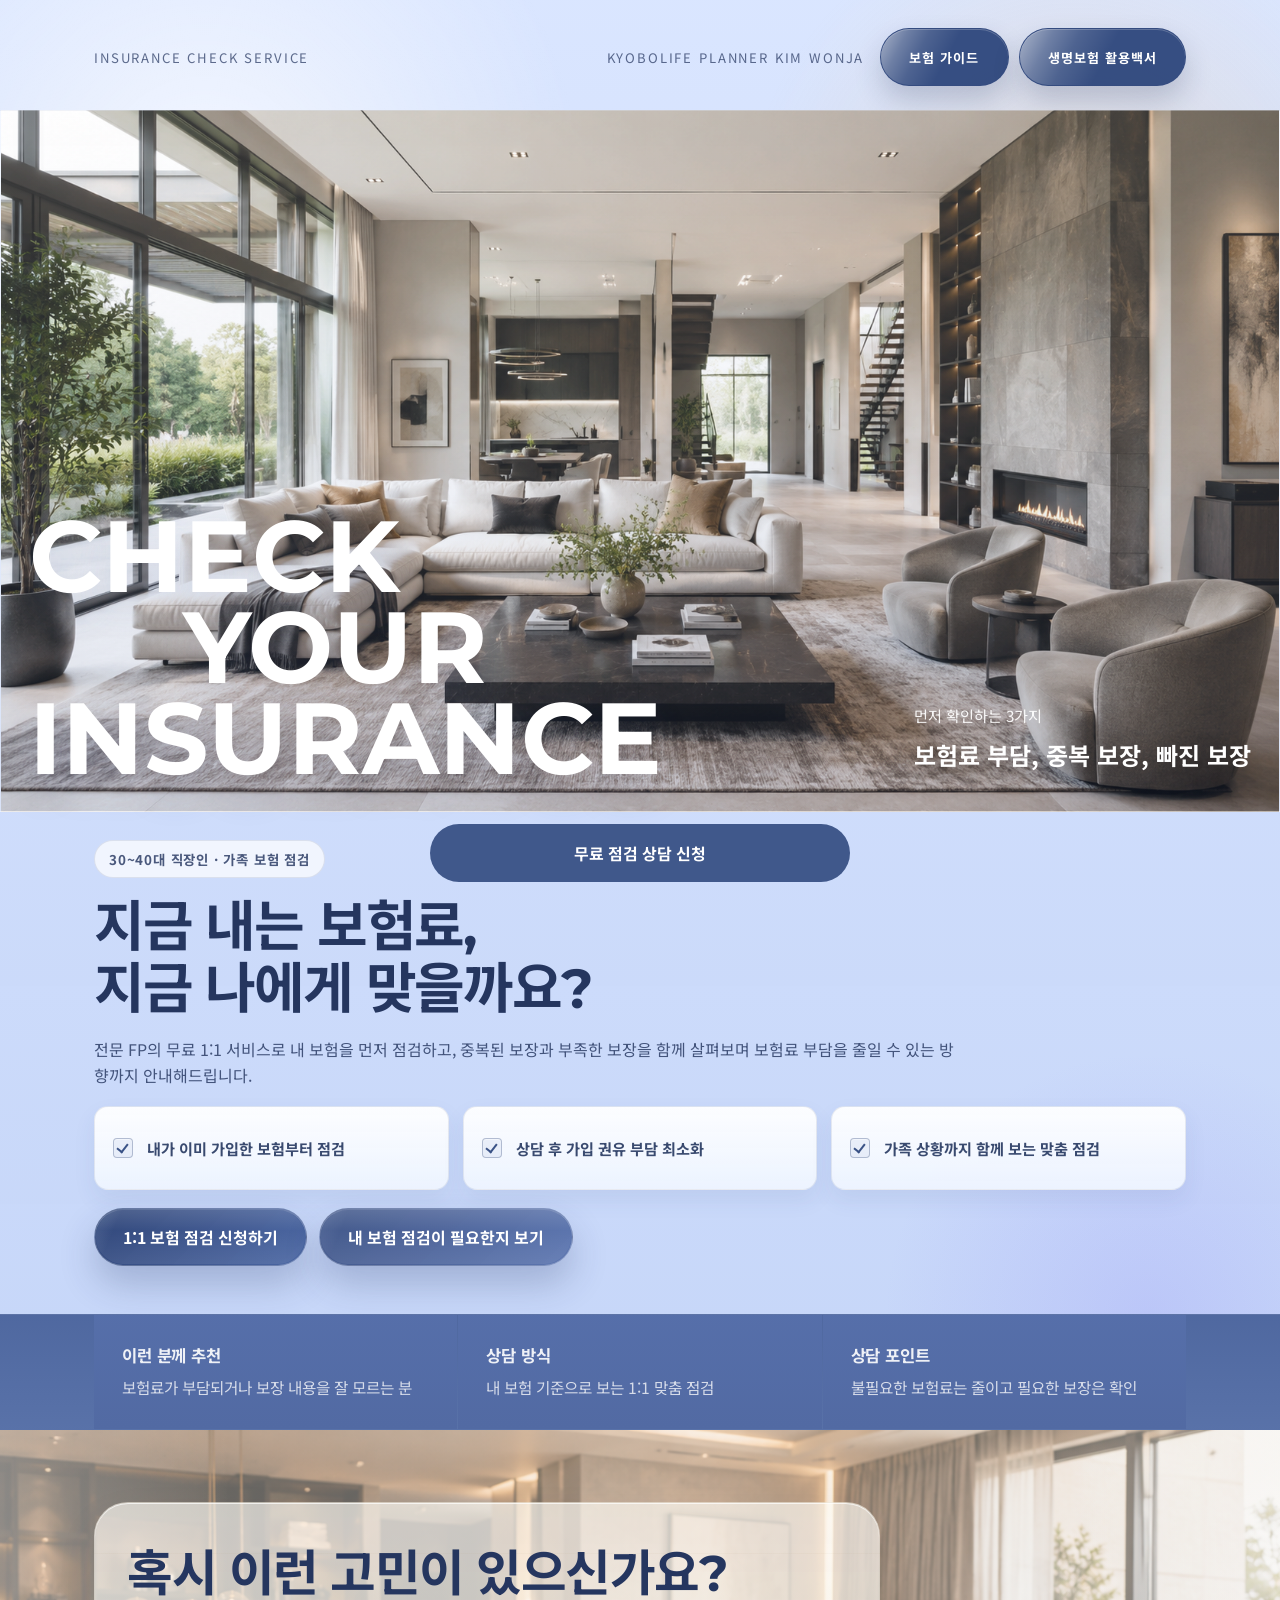
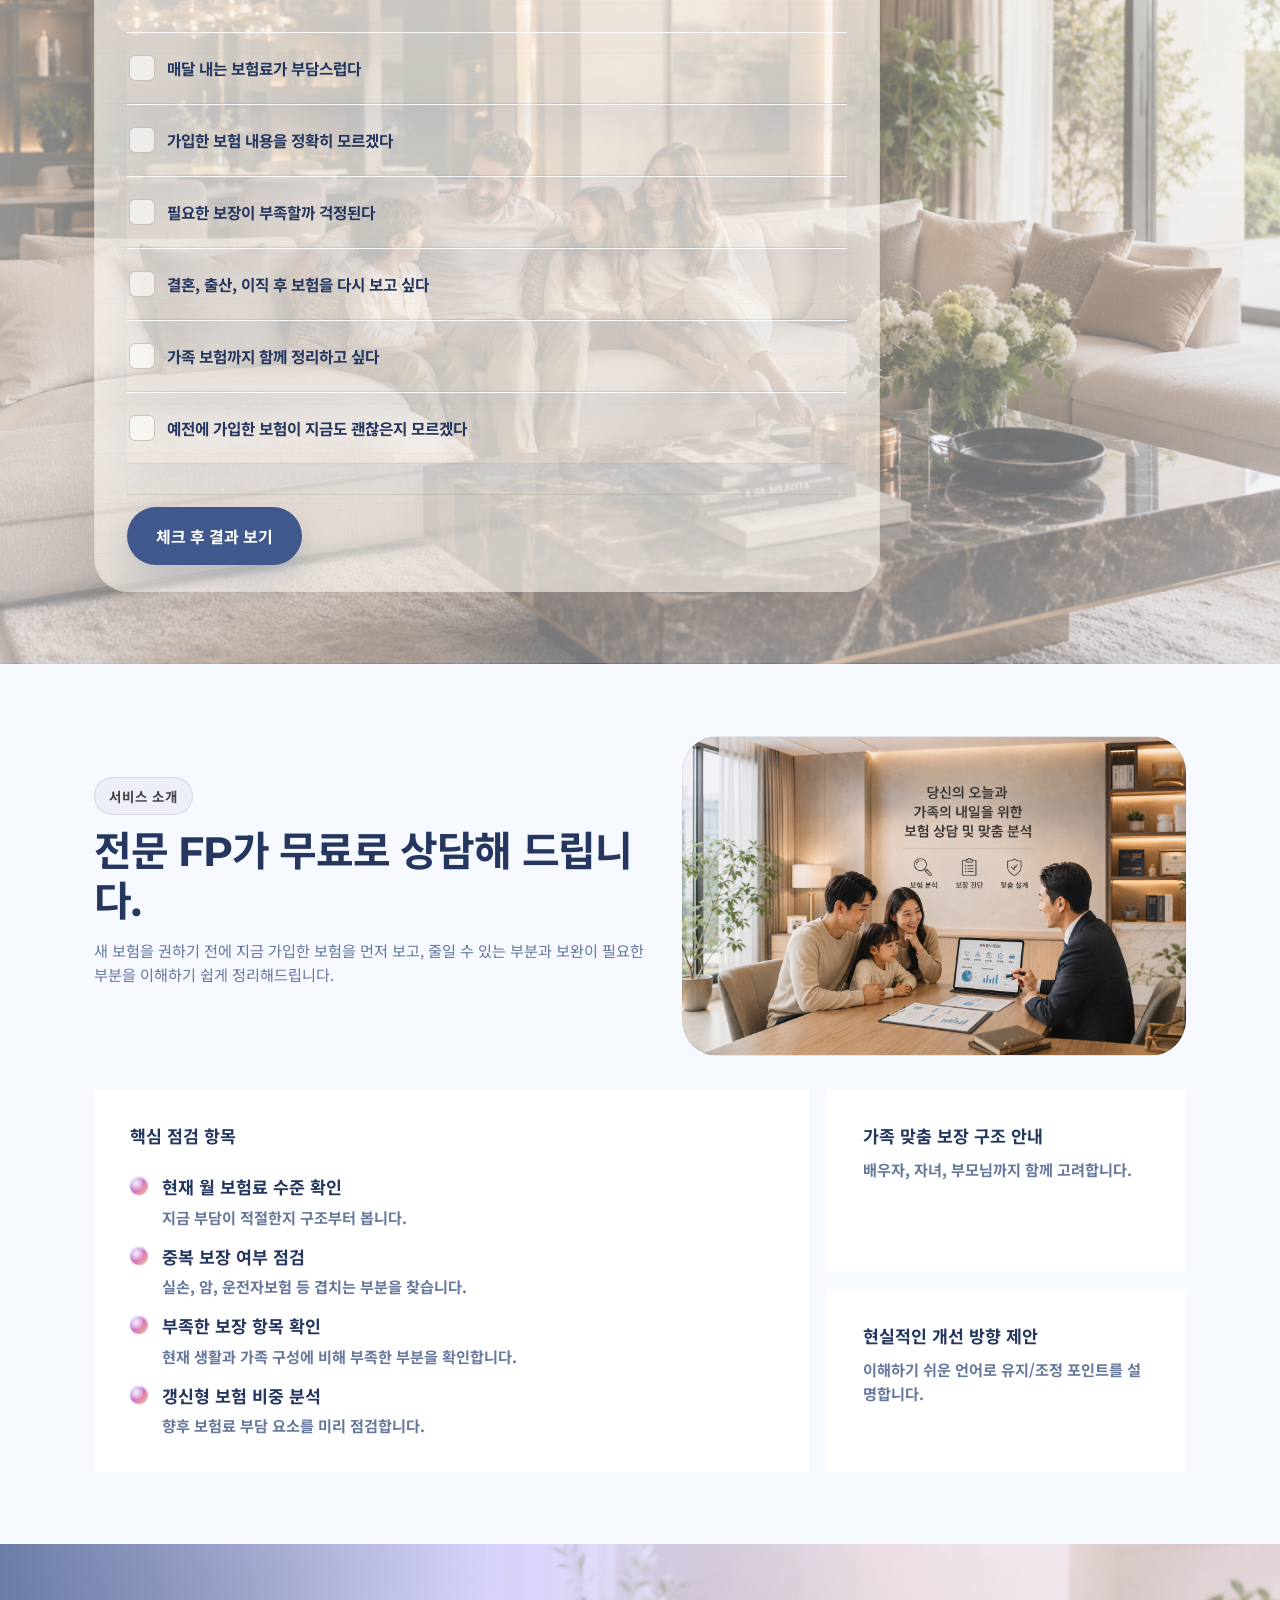
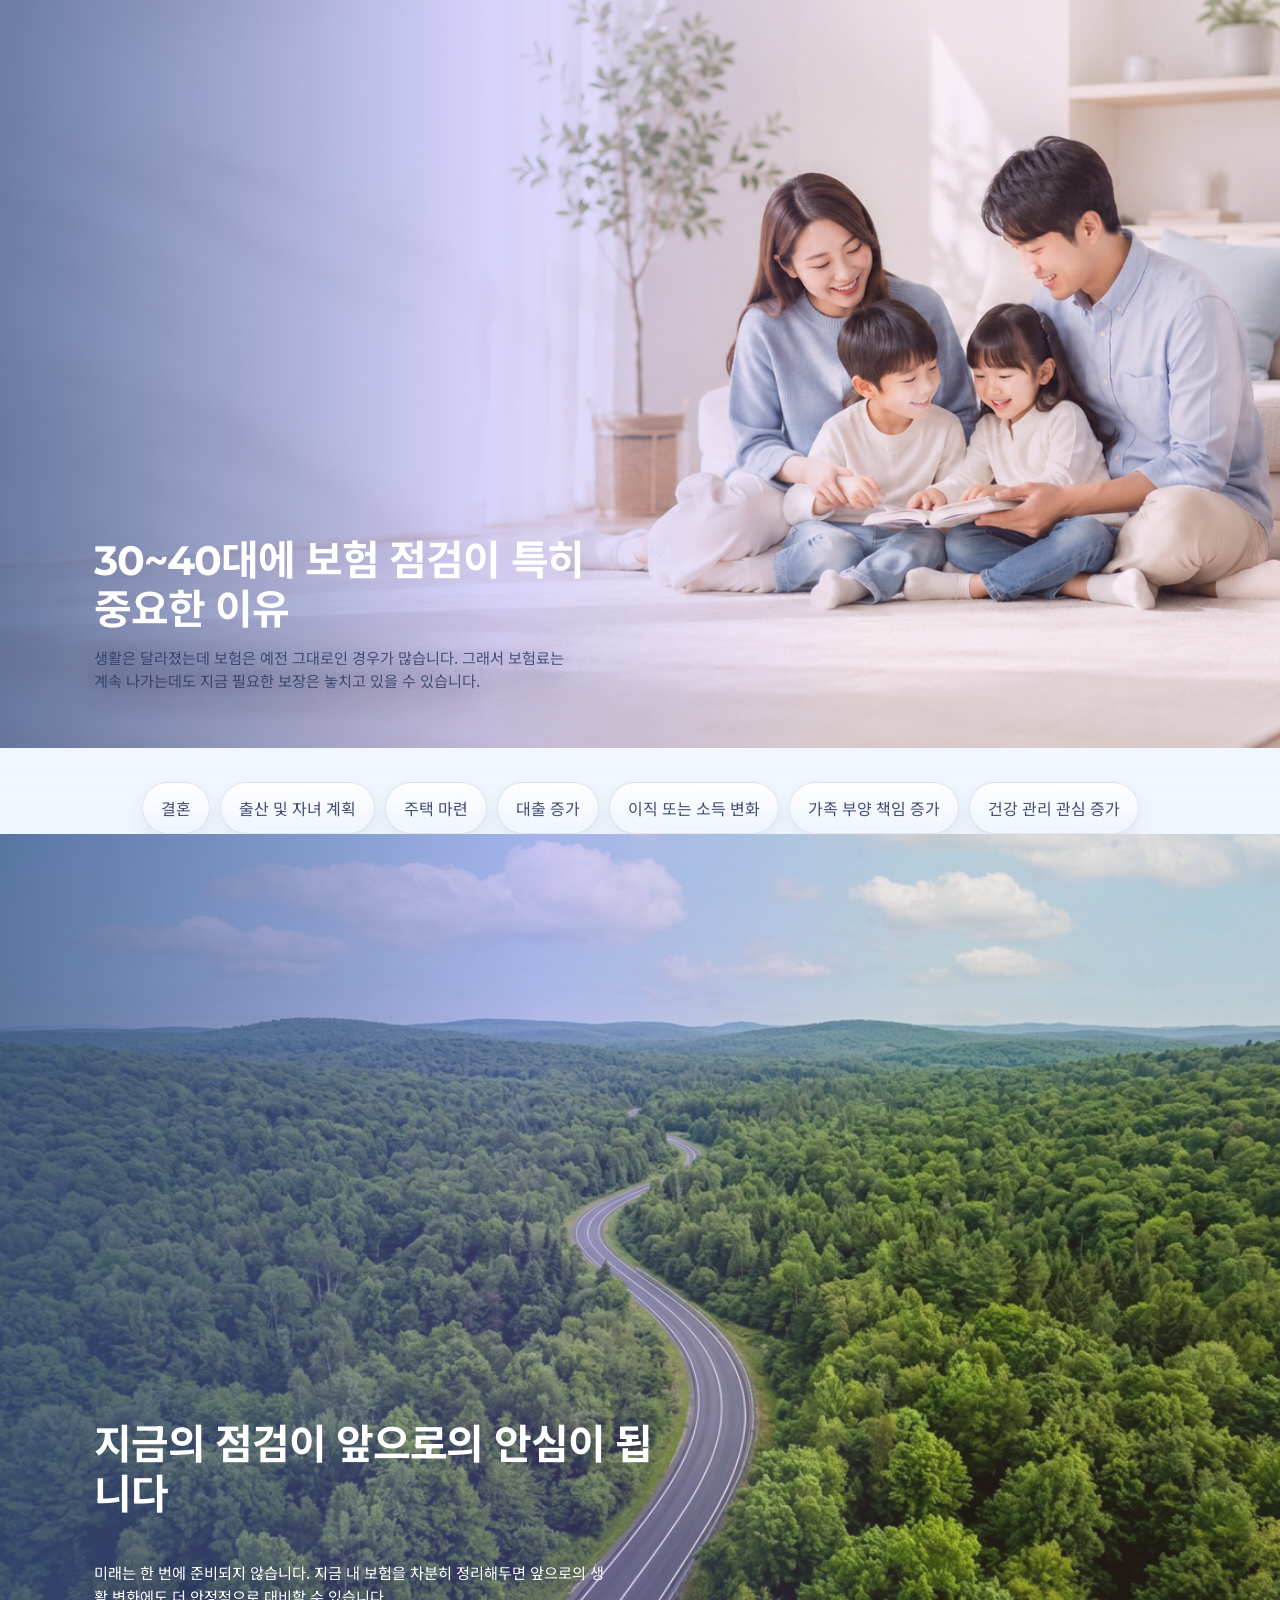
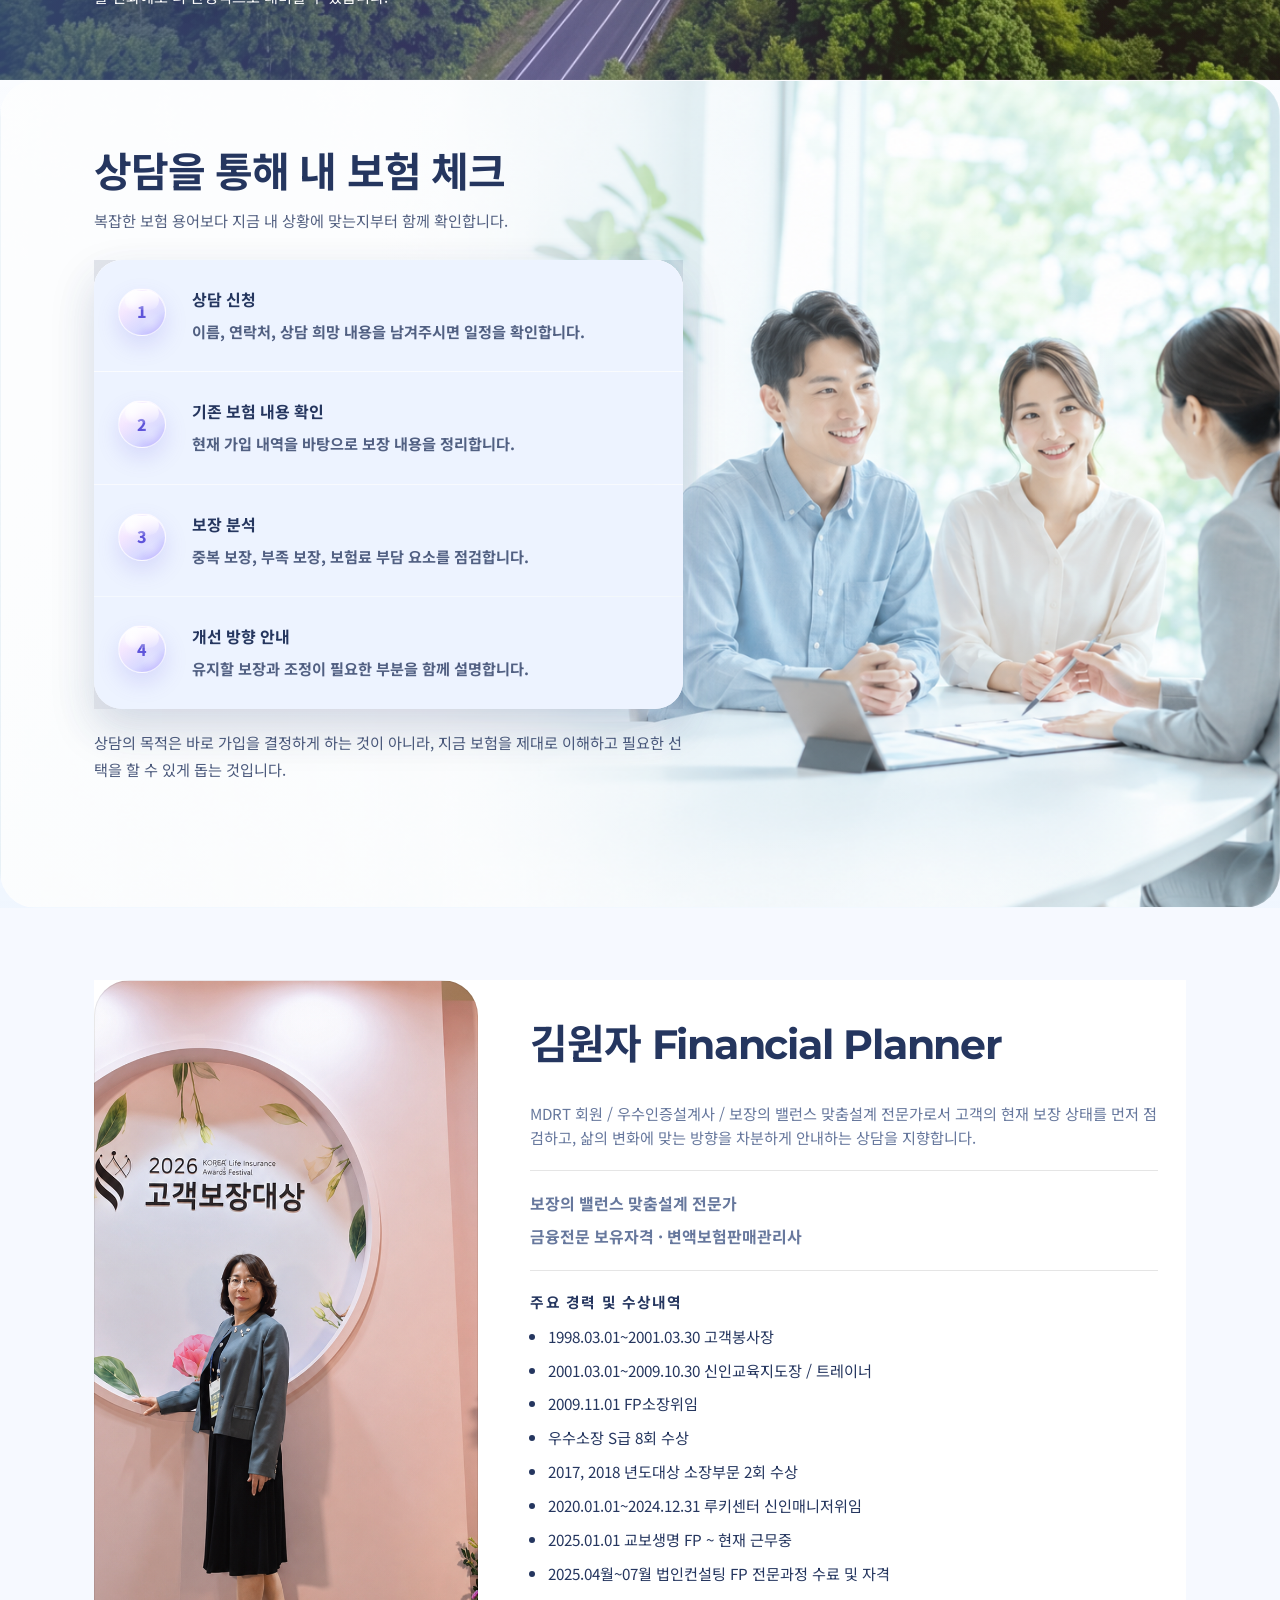
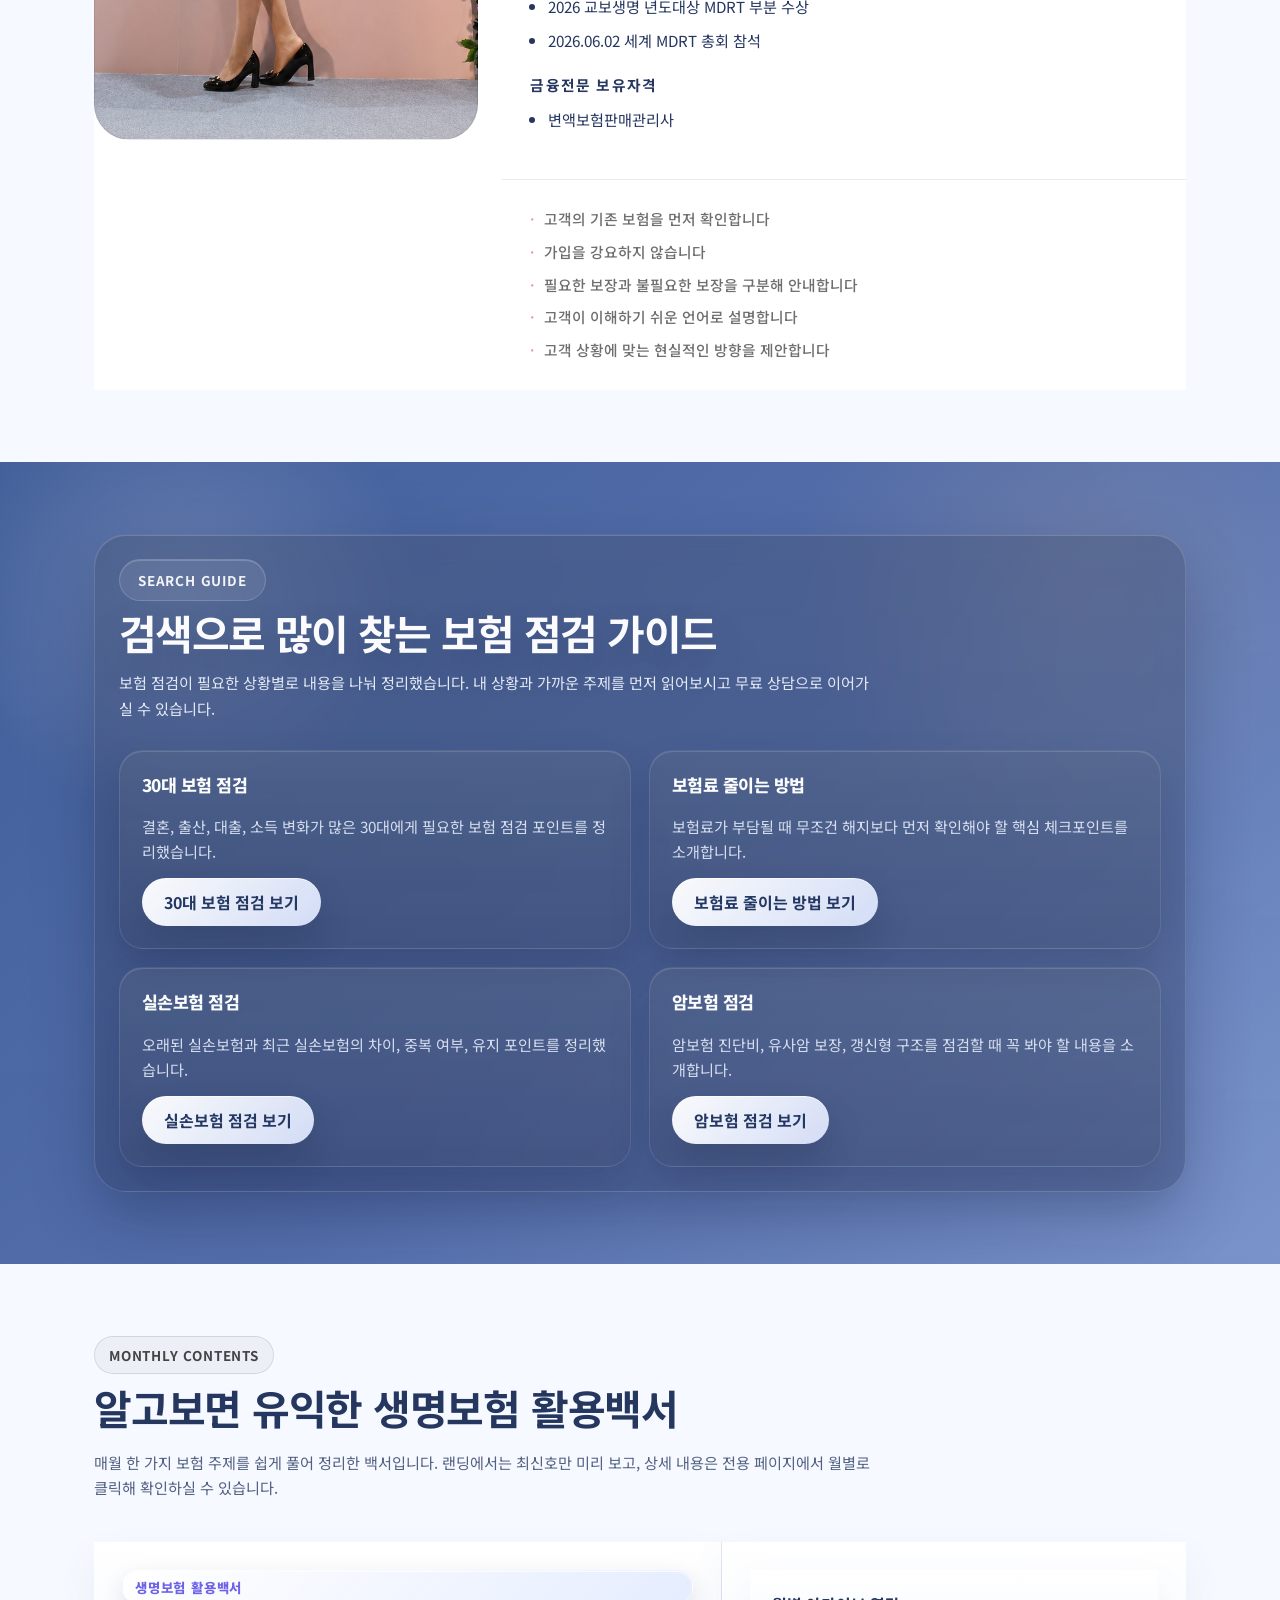
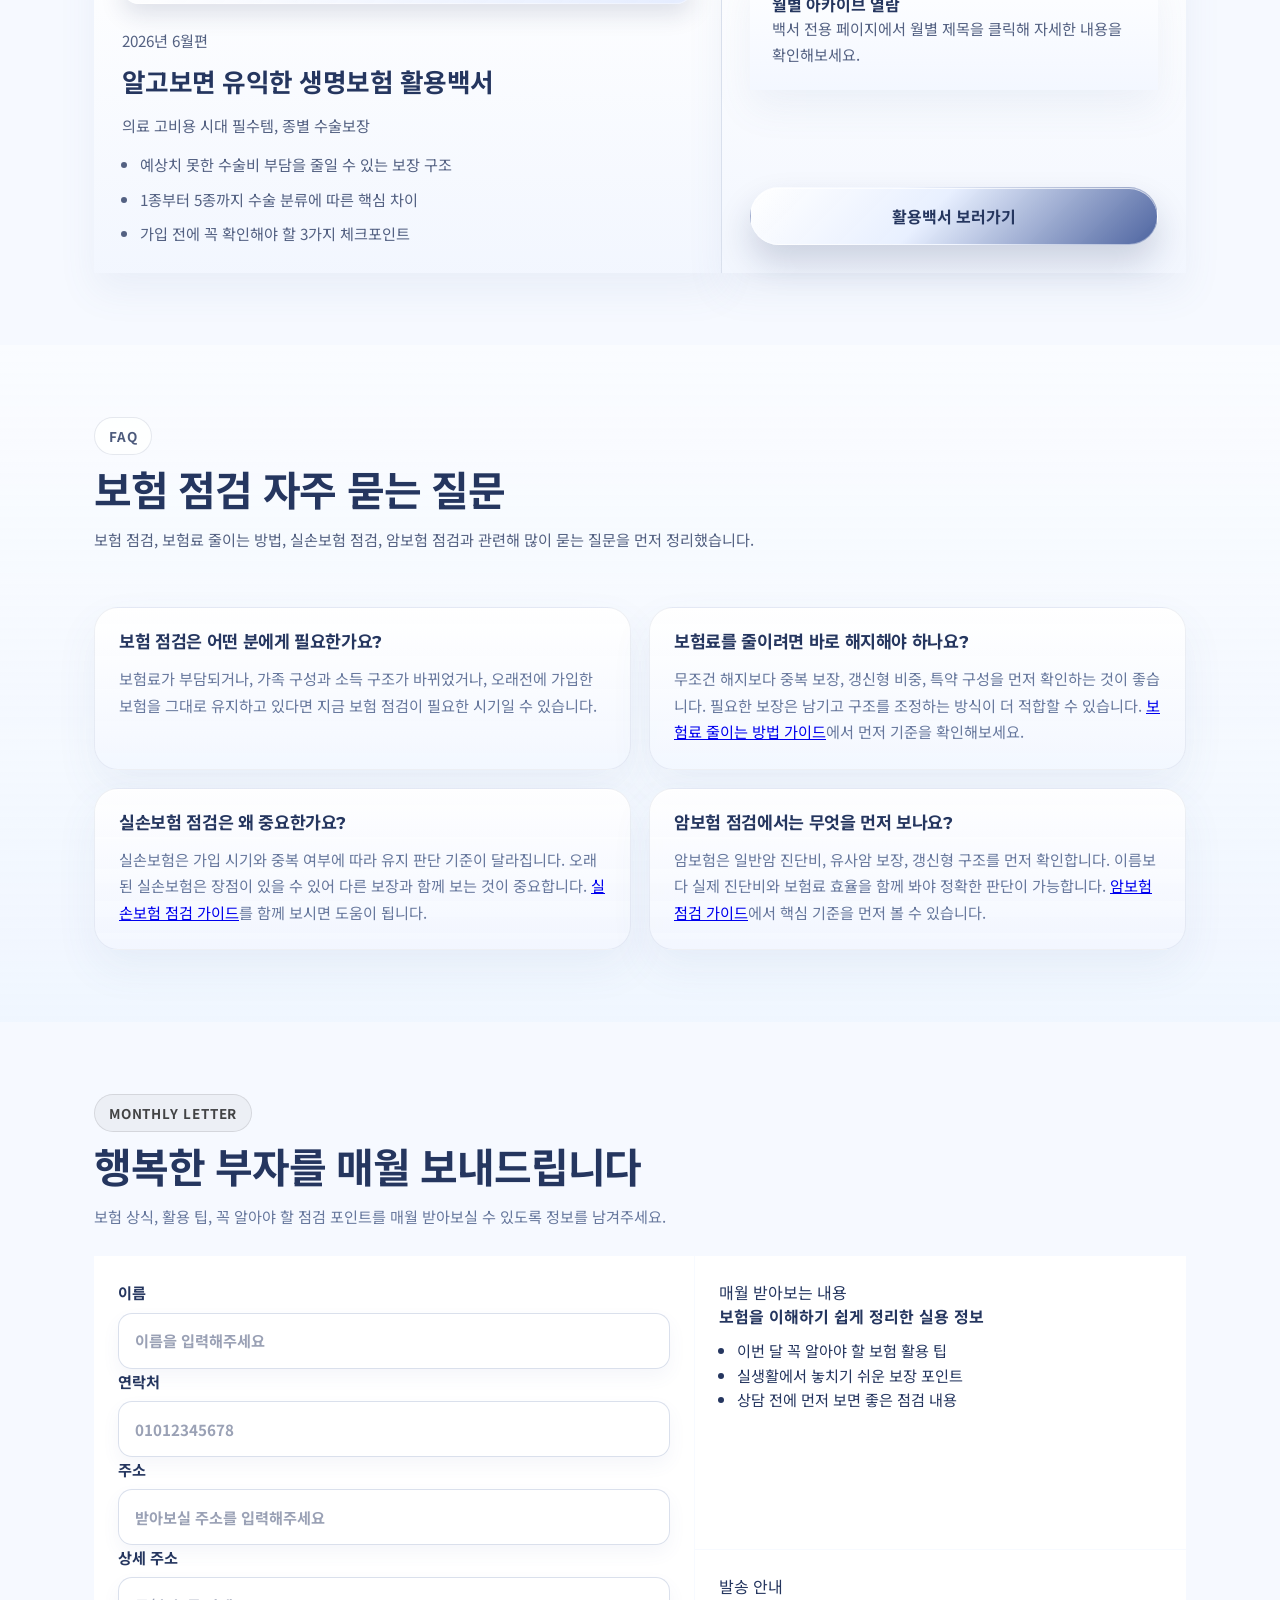
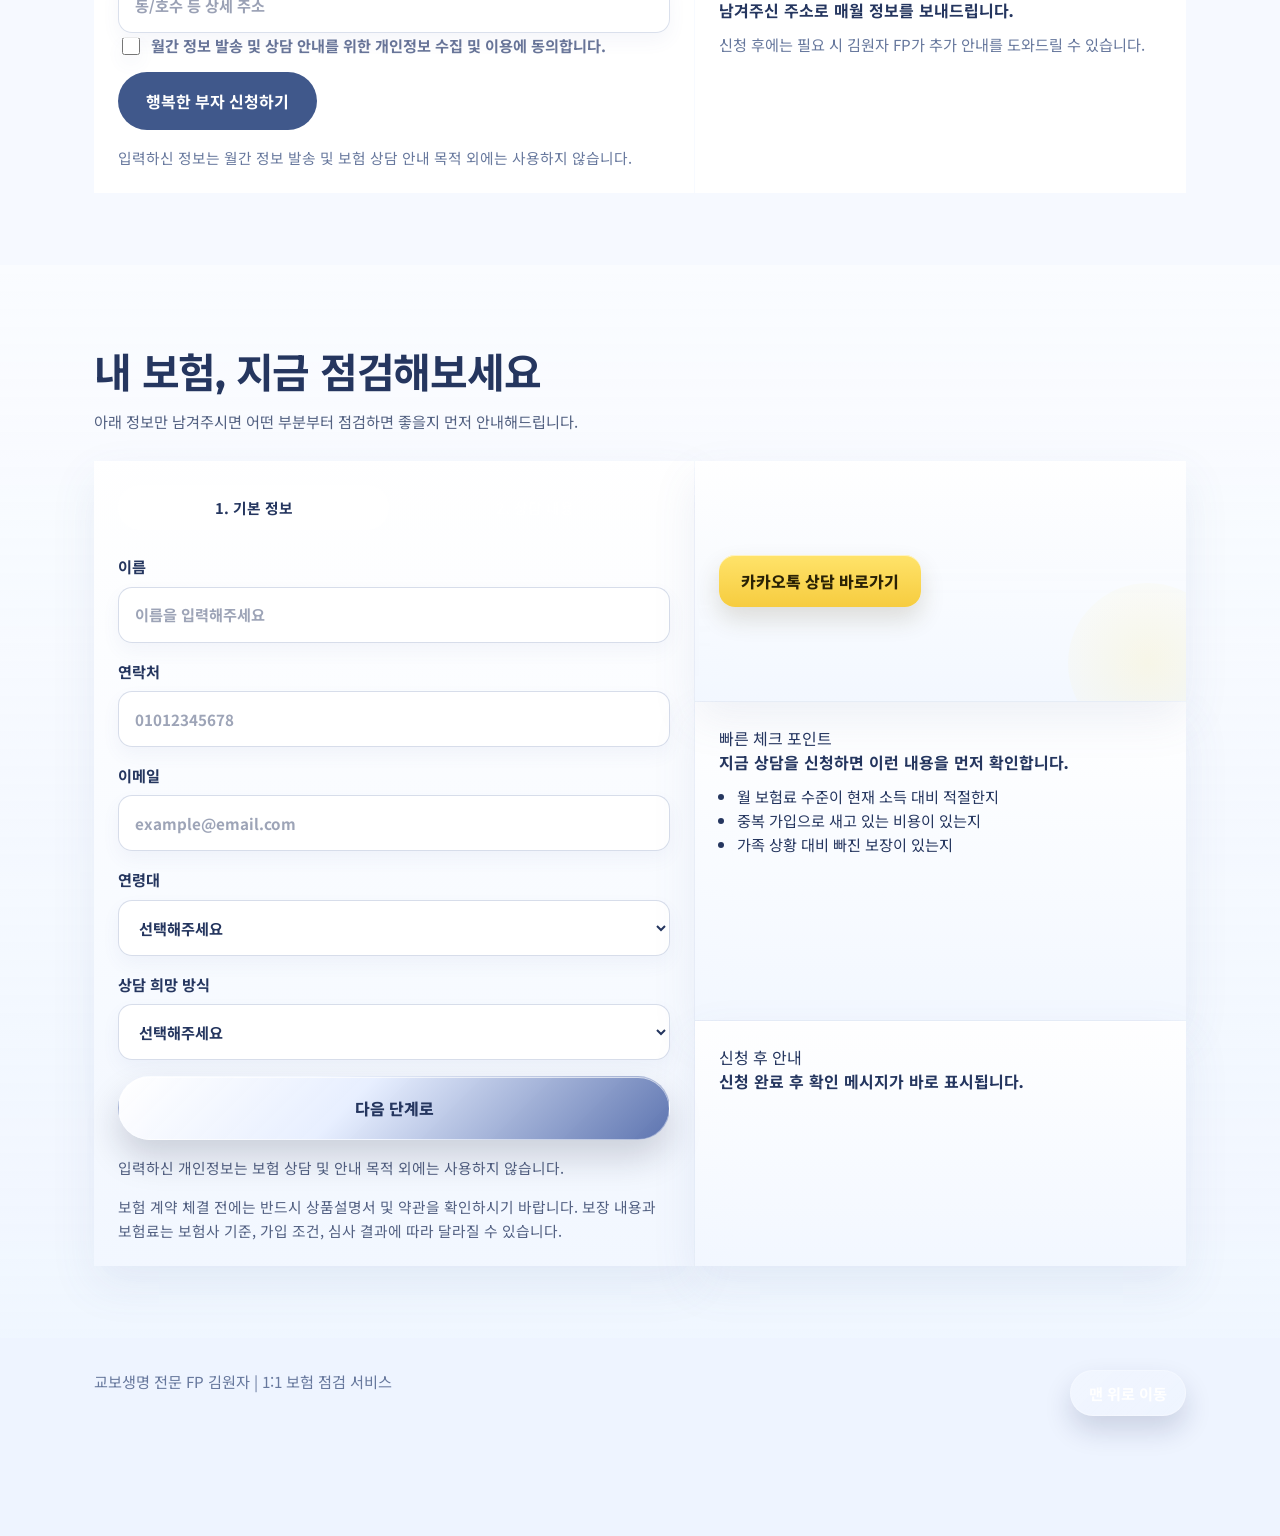
==== index.html @ 304a853f "Add Google Analytics tracking tag" ====
<!DOCTYPE html>
<html lang="ko">
  <head>
    <meta charset="UTF-8" />
    <meta name="viewport" content="width=device-width, initial-scale=1.0" />
    <title>1:1 보험 점검 서비스 | 김원자 전문 FP</title>
    <meta
      name="description"
      content="보험 점검, 보험료 줄이는 방법, 실손보험 점검, 암보험 점검까지 한 번에 확인해보세요. 교보생명 전문 FP 김원자가 1:1 보험 점검 상담을 도와드립니다."
    />
    <meta
      name="keywords"
      content="보험 점검, 보험료 줄이는 방법, 실손보험 점검, 암보험 점검, 30대 보험 점검, 보험 상담, 교보생명, 김원자, 보장 분석, 가족 보험"
    />
    <meta name="robots" content="index,follow,max-image-preview:large" />
    <link rel="canonical" href="https://kimwonja.com/" />
    <meta property="og:type" content="website" />
    <meta property="og:site_name" content="김원자 전문 FP" />
    <meta property="og:title" content="1:1 보험 점검 서비스 | 김원자 전문 FP" />
    <meta
      property="og:description"
      content="보험료는 줄이고, 필요한 보장은 남기세요. 교보생명 전문 FP 김원자가 1:1 보험 점검 상담을 도와드립니다."
    />
    <meta property="og:url" content="https://kimwonja.com/" />
    <meta property="og:image" content="https://kimwonja.com/back.png" />
    <meta property="og:image:secure_url" content="https://kimwonja.com/back.png" />
    <meta property="og:image:type" content="image/png" />
    <meta property="og:image:alt" content="보험 점검 서비스 메인 이미지" />
    <meta name="twitter:card" content="summary_large_image" />
    <meta name="twitter:title" content="1:1 보험 점검 서비스 | 김원자 전문 FP" />
    <meta
      name="twitter:description"
      content="보험료는 줄이고, 필요한 보장은 남기세요. 교보생명 전문 FP 김원자가 1:1 보험 점검 상담을 도와드립니다."
    />
    <meta name="twitter:image" content="https://kimwonja.com/back.png" />
    <link
      rel="alternate"
      type="application/rss+xml"
      title="김원자 전문 FP RSS"
      href="https://kimwonja.com/rss.xml"
    />
    <script async src="https://www.googletagmanager.com/gtag/js?id=G-33F7GTT86V"></script>
    <script>
      window.dataLayer = window.dataLayer || [];
      function gtag() {
        dataLayer.push(arguments);
      }
      gtag("js", new Date());
      gtag("config", "G-33F7GTT86V");
    </script>
    <script type="application/ld+json">
      {
        "@context": "https://schema.org",
        "@graph": [
          {
            "@type": "WebSite",
            "@id": "https://kimwonja.com/#website",
            "url": "https://kimwonja.com/",
            "name": "김원자 전문 FP",
            "inLanguage": "ko",
            "description": "보험 점검, 보험료 줄이는 방법, 실손보험 점검, 암보험 점검까지 한 번에 확인해보세요. 교보생명 전문 FP 김원자가 1:1 보험 점검 상담을 도와드립니다."
          },
          {
            "@type": "ProfessionalService",
            "@id": "https://kimwonja.com/#service",
            "name": "김원자 전문 FP 보험 점검 서비스",
            "url": "https://kimwonja.com/",
            "image": "https://kimwonja.com/back.png",
            "description": "교보생명 전문 FP 김원자가 보험 점검, 보험료 줄이는 방법 안내, 실손보험 점검, 암보험 점검 등 1:1 맞춤 상담을 제공하는 서비스.",
            "serviceType": "보험 점검 상담",
            "areaServed": "KR",
            "availableLanguage": ["ko"],
            "provider": {
              "@type": "Person",
              "name": "김원자",
              "jobTitle": "Financial Planner"
            }
          },
          {
            "@type": "WebPage",
            "@id": "https://kimwonja.com/#webpage",
            "url": "https://kimwonja.com/",
            "name": "1:1 보험 점검 서비스 | 김원자 전문 FP",
            "isPartOf": {
              "@id": "https://kimwonja.com/#website"
            },
            "about": {
              "@id": "https://kimwonja.com/#service"
            },
            "inLanguage": "ko",
            "description": "보험 점검, 보험료 줄이는 방법, 실손보험 점검, 암보험 점검까지 한 번에 확인해보세요. 교보생명 전문 FP 김원자가 1:1 보험 점검 상담을 도와드립니다."
          },
          {
            "@type": "FAQPage",
            "@id": "https://kimwonja.com/#faq",
            "mainEntity": [
              {
                "@type": "Question",
                "name": "보험 점검은 어떤 분에게 필요한가요?",
                "acceptedAnswer": {
                  "@type": "Answer",
                  "text": "보험료가 부담되거나, 가족 구성과 소득 구조가 바뀌었거나, 실손보험과 암보험 같은 주요 보장을 오래 유지하고 있다면 보험 점검이 필요합니다."
                }
              },
              {
                "@type": "Question",
                "name": "보험료를 줄이려면 바로 해지해야 하나요?",
                "acceptedAnswer": {
                  "@type": "Answer",
                  "text": "무조건 해지보다 중복 보장, 갱신형 비중, 특약 구성부터 점검하는 것이 좋습니다. 필요한 보장은 유지하고 구조를 조정하는 방향이 더 적합할 수 있습니다."
                }
              },
              {
                "@type": "Question",
                "name": "실손보험 점검은 왜 중요한가요?",
                "acceptedAnswer": {
                  "@type": "Answer",
                  "text": "실손보험은 가입 시기와 중복 여부에 따라 유지 판단 기준이 달라집니다. 오래된 실손보험은 장점이 있을 수 있어 전체 보장 구조와 함께 점검하는 것이 중요합니다."
                }
              },
              {
                "@type": "Question",
                "name": "암보험 점검에서는 무엇을 먼저 보나요?",
                "acceptedAnswer": {
                  "@type": "Answer",
                  "text": "암보험은 일반암 진단비, 유사암 보장, 갱신형 구조를 먼저 확인합니다. 이름보다 실제 진단비 구조와 보험료 효율을 함께 보는 것이 중요합니다."
                }
              }
            ]
          },
          {
            "@type": "ItemList",
            "@id": "https://kimwonja.com/#guide-list",
            "name": "보험 점검 가이드 목록",
            "itemListElement": [
              {
                "@type": "ListItem",
                "position": 1,
                "name": "30대 보험 점검",
                "url": "https://kimwonja.com/30s-insurance-check.html"
              },
              {
                "@type": "ListItem",
                "position": 2,
                "name": "보험료 줄이는 방법",
                "url": "https://kimwonja.com/reduce-insurance-premium.html"
              },
              {
                "@type": "ListItem",
                "position": 3,
                "name": "실손보험 점검",
                "url": "https://kimwonja.com/silson-insurance-check.html"
              },
              {
                "@type": "ListItem",
                "position": 4,
                "name": "암보험 점검",
                "url": "https://kimwonja.com/cancer-insurance-check.html"
              }
            ]
          },
          {
            "@type": "BreadcrumbList",
            "@id": "https://kimwonja.com/#breadcrumb",
            "itemListElement": [
              {
                "@type": "ListItem",
                "position": 1,
                "name": "홈",
                "item": "https://kimwonja.com/"
              }
            ]
          }
        ]
      }
    </script>
    <link rel="preconnect" href="https://fonts.googleapis.com" />
    <link rel="preconnect" href="https://fonts.gstatic.com" crossorigin />
    <link
      href="https://fonts.googleapis.com/css2?family=Montserrat:wght@500;700;800&family=Noto+Sans+KR:wght@400;500;700;800&display=swap"
      rel="stylesheet"
    />
    <link rel="stylesheet" href="./styles.css?v=20260704-4" />
  </head>
  <body>
    <div class="page-shell">
      <header class="hero" id="top">
        <div class="hero-masthead">
          <div class="hero-masthead-copy">
            <span>INSURANCE CHECK SERVICE</span>
            <span>KYOBOLIFE PLANNER KIM WONJA</span>
          </div>
          <div class="hero-masthead-actions">
            <a class="secondary-button button-link hero-masthead-link" href="#search-guide">
              보험 가이드
            </a>
            <a class="secondary-button button-link hero-masthead-link" href="./whitepaper.html">
              생명보험 활용백서
            </a>
          </div>
        </div>

        <div class="hero-grid">
          <div class="hero-stage" aria-hidden="true">
            <div class="hero-stage-copy">
              <strong>CHECK</strong>
              <strong>YOUR</strong>
              <strong>INSURANCE</strong>
            </div>
            <div class="hero-stage-note">
              <p>먼저 확인하는 3가지</p>
              <strong>보험료 부담, 중복 보장, 빠진 보장</strong>
            </div>
          </div>

          <section class="hero-copy">
            <span class="eyebrow">30~40대 직장인 · 가족 보험 점검</span>
            <h1>지금 내는 보험료,<br />지금 나에게 맞을까요?</h1>
            <p class="hero-subcopy">
              전문 FP의 무료 1:1 서비스로 내 보험을 먼저 점검하고, 중복된 보장과 부족한
              보장을 함께 살펴보며 보험료 부담을 줄일 수 있는 방향까지 안내해드립니다.
            </p>

            <ul class="hero-proof">
              <li>내가 이미 가입한 보험부터 점검</li>
              <li>상담 후 가입 권유 부담 최소화</li>
              <li>가족 상황까지 함께 보는 맞춤 점검</li>
            </ul>

            <div class="hero-actions">
              <button class="primary-button" data-scroll-target="#lead-form">
                1:1 보험 점검 신청하기
              </button>
              <button class="secondary-button" data-scroll-target="#pain-points">
                내 보험 점검이 필요한지 보기
              </button>
            </div>
          </section>
        </div>
      </header>

      <main>
        <section class="trust-strip">
          <div>
            <strong>이런 분께 추천</strong>
            <p>보험료가 부담되거나 보장 내용을 잘 모르는 분</p>
          </div>
          <div>
            <strong>상담 방식</strong>
            <p>내 보험 기준으로 보는 1:1 맞춤 점검</p>
          </div>
          <div>
            <strong>상담 포인트</strong>
            <p>불필요한 보험료는 줄이고 필요한 보장은 확인</p>
          </div>
        </section>

        <section class="section" id="pain-points">
          <div class="pain-shell">
            <div class="section-heading">
              <h2>혹시 이런 고민이 있으신가요?</h2>
            </div>

            <div class="pain-grid" role="group" aria-label="보험 고민 체크">
              <label class="pain-card pain-option">
                <input type="checkbox" name="pain-point" value="premium-burden" />
                <span class="pain-check" aria-hidden="true"></span>
                <span class="pain-text">매달 내는 보험료가 부담스럽다</span>
              </label>
              <label class="pain-card pain-option">
                <input type="checkbox" name="pain-point" value="dont-know-coverage" />
                <span class="pain-check" aria-hidden="true"></span>
                <span class="pain-text">가입한 보험 내용을 정확히 모르겠다</span>
              </label>
              <label class="pain-card pain-option">
                <input type="checkbox" name="pain-point" value="lack-of-coverage" />
                <span class="pain-check" aria-hidden="true"></span>
                <span class="pain-text">필요한 보장이 부족할까 걱정된다</span>
              </label>
              <label class="pain-card pain-option">
                <input type="checkbox" name="pain-point" value="life-change" />
                <span class="pain-check" aria-hidden="true"></span>
                <span class="pain-text">결혼, 출산, 이직 후 보험을 다시 보고 싶다</span>
              </label>
              <label class="pain-card pain-option">
                <input type="checkbox" name="pain-point" value="family-coverage" />
                <span class="pain-check" aria-hidden="true"></span>
                <span class="pain-text">가족 보험까지 함께 정리하고 싶다</span>
              </label>
              <label class="pain-card pain-option">
                <input type="checkbox" name="pain-point" value="old-policy" />
                <span class="pain-check" aria-hidden="true"></span>
                <span class="pain-text">예전에 가입한 보험이 지금도 괜찮은지 모르겠다</span>
              </label>
            </div>

            <div class="pain-result-box">
              <div class="pain-actions">
                <button class="secondary-button pain-result-button" type="button">체크 후 결과 보기</button>
              </div>

              <p class="pain-result-message" id="pain-result-message" hidden>
                하나라도 해당 하신다면 전문 상담을 받아 보시기를 추천드립니다.
              </p>
            </div>
          </div>
        </section>

        <section class="section section-accent">
          <div class="editorial-split">
            <div class="section-heading narrow">
              <span class="section-kicker">서비스 소개</span>
              <h2>전문 FP가 무료로 상담해 드립니다.</h2>
              <p>
                새 보험을 권하기 전에 지금 가입한 보험을 먼저 보고, 줄일 수 있는 부분과
                보완이 필요한 부분을 이해하기 쉽게 정리해드립니다.
              </p>
            </div>

            <div class="image-figure consult-figure" aria-label="보험 분석 상담 이미지"></div>
          </div>

          <div class="check-grid">
            <article class="check-card check-card-featured">
              <strong>핵심 점검 항목</strong>
              <div class="check-feature-list">
                <div class="check-feature-item">
                  <span class="check-feature-mark" aria-hidden="true"></span>
                  <div>
                    <b>현재 월 보험료 수준 확인</b>
                    <p>지금 부담이 적절한지 구조부터 봅니다.</p>
                  </div>
                </div>
                <div class="check-feature-item">
                  <span class="check-feature-mark" aria-hidden="true"></span>
                  <div>
                    <b>중복 보장 여부 점검</b>
                    <p>실손, 암, 운전자보험 등 겹치는 부분을 찾습니다.</p>
                  </div>
                </div>
                <div class="check-feature-item">
                  <span class="check-feature-mark" aria-hidden="true"></span>
                  <div>
                    <b>부족한 보장 항목 확인</b>
                    <p>현재 생활과 가족 구성에 비해 부족한 부분을 확인합니다.</p>
                  </div>
                </div>
                <div class="check-feature-item">
                  <span class="check-feature-mark" aria-hidden="true"></span>
                  <div>
                    <b>갱신형 보험 비중 분석</b>
                    <p>향후 보험료 부담 요소를 미리 점검합니다.</p>
                  </div>
                </div>
              </div>
            </article>
            <div class="check-side-column">
              <article class="check-card">
                <strong>가족 맞춤 보장 구조 안내</strong>
                <p>배우자, 자녀, 부모님까지 함께 고려합니다.</p>
              </article>
              <article class="check-card">
                <strong>현실적인 개선 방향 제안</strong>
                <p>이해하기 쉬운 언어로 유지/조정 포인트를 설명합니다.</p>
              </article>
            </div>
          </div>
        </section>

        <section class="section family-section">
          <div class="editorial-split reverse family-highlight">
            <div class="image-figure tall family-figure" aria-label="생활 변화와 가족 라이프스타일 이미지"></div>

            <div class="section-heading">
              <h2>30~40대에 보험 점검이 특히 중요한 이유</h2>
              <p>
                생활은 달라졌는데 보험은 예전 그대로인 경우가 많습니다. 그래서 보험료는 계속
                나가는데도 지금 필요한 보장은 놓치고 있을 수 있습니다.
              </p>
            </div>
          </div>

          <div class="reason-band">
            <span>결혼</span>
            <span>출산 및 자녀 계획</span>
            <span>주택 마련</span>
            <span>대출 증가</span>
            <span>이직 또는 소득 변화</span>
            <span>가족 부양 책임 증가</span>
            <span>건강 관리 관심 증가</span>
          </div>
        </section>

        <section class="section future-section">
          <div class="future-banner">
            <div class="image-figure future-figure" aria-label="미래를 향해 나아가는 길 이미지"></div>

            <div class="future-copy">
              <h2>지금의 점검이 앞으로의 안심이 됩니다</h2>
              <p>
                미래는 한 번에 준비되지 않습니다. 지금 내 보험을 차분히 정리해두면 앞으로의
                생활 변화에도 더 안정적으로 대비할 수 있습니다.
              </p>
            </div>
          </div>
        </section>

        <section class="section process-section">
          <div class="process-split">
            <div class="process-mobile-heading" aria-hidden="true">
              <h2>상담을 통해 내 보험 체크</h2>
              <p>복잡한 보험 용어보다 지금 내 상황에 맞는지부터 함께 확인합니다.</p>
            </div>

            <div class="process-column">
              <div class="section-heading">
                <h2>상담을 통해 내 보험 체크</h2>
                <p>복잡한 보험 용어보다 지금 내 상황에 맞는지부터 함께 확인합니다.</p>
              </div>

              <div class="process-grid">
                <article class="process-card process-card-group">
                  <div class="process-step-list">
                    <div class="process-step-item">
                      <span>1</span>
                      <div class="process-step-copy">
                        <strong>상담 신청</strong>
                        <p>이름, 연락처, 상담 희망 내용을 남겨주시면 일정을 확인합니다.</p>
                      </div>
                    </div>
                    <div class="process-step-item">
                      <span>2</span>
                      <div class="process-step-copy">
                        <strong>기존 보험 내용 확인</strong>
                        <p>현재 가입 내역을 바탕으로 보장 내용을 정리합니다.</p>
                      </div>
                    </div>
                    <div class="process-step-item">
                      <span>3</span>
                      <div class="process-step-copy">
                        <strong>보장 분석</strong>
                        <p>중복 보장, 부족 보장, 보험료 부담 요소를 점검합니다.</p>
                      </div>
                    </div>
                    <div class="process-step-item">
                      <span>4</span>
                      <div class="process-step-copy">
                        <strong>개선 방향 안내</strong>
                        <p>유지할 보장과 조정이 필요한 부분을 함께 설명합니다.</p>
                      </div>
                    </div>
                  </div>
                </article>
              </div>

              <p class="process-note">
                상담의 목적은 바로 가입을 결정하게 하는 것이 아니라, 지금 보험을 제대로 이해하고
                필요한 선택을 할 수 있게 돕는 것입니다.
              </p>
            </div>

            <div
              class="image-figure process-figure"
              aria-label="상담을 통해 내 보험 체크 상담 이미지"
            ></div>
          </div>
        </section>

        <section class="section advisor-section">
          <div class="advisor-card">
            <div class="image-figure advisor-figure" aria-label="교보생명 전문FP 김원자 프로필 이미지"></div>

            <div class="advisor-content">
              <div class="advisor-copy">
                <h2>김원자 Financial Planner</h2>
                <p>
                  MDRT 회원 / 우수인증설계사 / 보장의 밸런스 맞춤설계 전문가로서
                  고객의 현재 보장 상태를 먼저 점검하고, 삶의 변화에 맞는 방향을
                  차분하게 안내하는 상담을 지향합니다.
                </p>

                <div class="advisor-philosophy">
                  <p>보장의 밸런스 맞춤설계 전문가</p>
                  <p>금융전문 보유자격 · 변액보험판매관리사</p>
                </div>

                <div class="advisor-specialties">
                  <strong>주요 경력 및 수상내역</strong>
                  <ul>
                    <li>1998.03.01~2001.03.30 고객봉사장</li>
                    <li>2001.03.01~2009.10.30 신인교육지도장 / 트레이너</li>
                    <li>2009.11.01 FP소장위임</li>
                    <li>우수소장 S급 8회 수상</li>
                    <li>2017, 2018 년도대상 소장부문 2회 수상</li>
                    <li>2020.01.01~2024.12.31 루키센터 신인매니저위임</li>
                    <li>2025.01.01 교보생명 FP ~ 현재 근무중</li>
                    <li>2025.04월~07월 법인컨설팅 FP 전문과정 수료 및 자격</li>
                    <li>2026 교보생명 년도대상 MDRT 부분 수상</li>
                    <li>2026.06.02 세계 MDRT 총회 참석</li>
                  </ul>
                </div>

                <div class="advisor-specialties">
                  <strong>금융전문 보유자격</strong>
                  <ul>
                    <li>변액보험판매관리사</li>
                  </ul>
                </div>
              </div>

              <ul class="advisor-principles">
                <li>고객의 기존 보험을 먼저 확인합니다</li>
                <li>가입을 강요하지 않습니다</li>
                <li>필요한 보장과 불필요한 보장을 구분해 안내합니다</li>
                <li>고객이 이해하기 쉬운 언어로 설명합니다</li>
                <li>고객 상황에 맞는 현실적인 방향을 제안합니다</li>
              </ul>
            </div>
          </div>
        </section>

        <section class="section topic-guide-section" id="search-guide">
          <div class="whitepaper-shell">
            <div class="whitepaper-intro">
              <span class="section-kicker">Search Guide</span>
              <h2>검색으로 많이 찾는 보험 점검 가이드</h2>
              <p>
                보험 점검이 필요한 상황별로 내용을 나눠 정리했습니다. 내 상황과 가까운 주제를
                먼저 읽어보시고 무료 상담으로 이어가실 수 있습니다.
              </p>
            </div>

            <div class="topic-guide-grid">
              <article class="whitepaper-card topic-guide-card">
                <span>30대 보험 점검</span>
                <p>
                  결혼, 출산, 대출, 소득 변화가 많은 30대에게 필요한 보험 점검 포인트를
                  정리했습니다.
                </p>
                <a class="primary-button button-link" href="./30s-insurance-check.html">30대 보험 점검 보기</a>
              </article>

              <article class="whitepaper-card topic-guide-card">
                <span>보험료 줄이는 방법</span>
                <p>
                  보험료가 부담될 때 무조건 해지보다 먼저 확인해야 할 핵심 체크포인트를
                  소개합니다.
                </p>
                <a class="primary-button button-link" href="./reduce-insurance-premium.html">보험료 줄이는 방법 보기</a>
              </article>

              <article class="whitepaper-card topic-guide-card">
                <span>실손보험 점검</span>
                <p>
                  오래된 실손보험과 최근 실손보험의 차이, 중복 여부, 유지 포인트를
                  정리했습니다.
                </p>
                <a class="primary-button button-link" href="./silson-insurance-check.html">실손보험 점검 보기</a>
              </article>

              <article class="whitepaper-card topic-guide-card">
                <span>암보험 점검</span>
                <p>
                  암보험 진단비, 유사암 보장, 갱신형 구조를 점검할 때 꼭 봐야 할 내용을
                  소개합니다.
                </p>
                <a class="primary-button button-link" href="./cancer-insurance-check.html">암보험 점검 보기</a>
              </article>
            </div>
          </div>
        </section>

        <section class="section whitepaper-section" id="whitepaper">
          <div class="whitepaper-shell">
            <div class="whitepaper-intro">
              <span class="section-kicker">Monthly Contents</span>
              <h2>알고보면 유익한 생명보험 활용백서</h2>
              <p>
                매월 한 가지 보험 주제를 쉽게 풀어 정리한 백서입니다. 랜딩에서는 최신호만
                미리 보고, 상세 내용은 전용 페이지에서 월별로 클릭해 확인하실 수 있습니다.
              </p>
            </div>

            <div class="whitepaper-teaser">
              <div class="whitepaper-teaser-copy">
                <span class="whitepaper-category" id="whitepaper-teaser-category"></span>
                <p class="whitepaper-date" id="whitepaper-teaser-date"></p>
                <h3 id="whitepaper-teaser-title"></h3>
                <p class="whitepaper-teaser-subtitle" id="whitepaper-teaser-subtitle"></p>
                <ul class="whitepaper-teaser-points" id="whitepaper-teaser-points"></ul>
              </div>

              <div class="whitepaper-teaser-action">
                <div class="whitepaper-rail-card">
                  <strong>월별 아카이브 열람</strong>
                  <p>백서 전용 페이지에서 월별 제목을 클릭해 자세한 내용을 확인해보세요.</p>
                </div>
                <a class="primary-button button-link" href="./whitepaper.html">활용백서 보러가기</a>
              </div>
            </div>
          </div>
        </section>

        <section class="section faq-section" id="faq">
          <div class="whitepaper-shell">
            <div class="section-heading">
              <span class="section-kicker">FAQ</span>
              <h2>보험 점검 자주 묻는 질문</h2>
              <p>
                보험 점검, 보험료 줄이는 방법, 실손보험 점검, 암보험 점검과 관련해 많이
                묻는 질문을 먼저 정리했습니다.
              </p>
            </div>

            <div class="faq-grid">
              <article class="faq-card">
                <h3>보험 점검은 어떤 분에게 필요한가요?</h3>
                <p>
                  보험료가 부담되거나, 가족 구성과 소득 구조가 바뀌었거나, 오래전에 가입한
                  보험을 그대로 유지하고 있다면 지금 보험 점검이 필요한 시기일 수 있습니다.
                </p>
              </article>

              <article class="faq-card">
                <h3>보험료를 줄이려면 바로 해지해야 하나요?</h3>
                <p>
                  무조건 해지보다 중복 보장, 갱신형 비중, 특약 구성을 먼저 확인하는 것이
                  좋습니다. 필요한 보장은 남기고 구조를 조정하는 방식이 더 적합할 수 있습니다.
                  <a href="./reduce-insurance-premium.html">보험료 줄이는 방법 가이드</a>에서 먼저
                  기준을 확인해보세요.
                </p>
              </article>

              <article class="faq-card">
                <h3>실손보험 점검은 왜 중요한가요?</h3>
                <p>
                  실손보험은 가입 시기와 중복 여부에 따라 유지 판단 기준이 달라집니다.
                  오래된 실손보험은 장점이 있을 수 있어 다른 보장과 함께 보는 것이 중요합니다.
                  <a href="./silson-insurance-check.html">실손보험 점검 가이드</a>를 함께 보시면
                  도움이 됩니다.
                </p>
              </article>

              <article class="faq-card">
                <h3>암보험 점검에서는 무엇을 먼저 보나요?</h3>
                <p>
                  암보험은 일반암 진단비, 유사암 보장, 갱신형 구조를 먼저 확인합니다. 이름보다
                  실제 진단비와 보험료 효율을 함께 봐야 정확한 판단이 가능합니다.
                  <a href="./cancer-insurance-check.html">암보험 점검 가이드</a>에서 핵심 기준을
                  먼저 볼 수 있습니다.
                </p>
              </article>
            </div>
          </div>
        </section>

        <section class="section subscription-section" id="happy-rich">
          <div class="section-heading">
            <span class="section-kicker">Monthly Letter</span>
            <h2>행복한 부자를 매월 보내드립니다</h2>
            <p>
              보험 상식, 활용 팁, 꼭 알아야 할 점검 포인트를 매월 받아보실 수 있도록 정보를
              남겨주세요.
            </p>
          </div>

          <div class="lead-layout">
            <form class="lead-form subscription-form" id="happy-rich-form">
              <label>
                이름
                <input type="text" name="name" placeholder="이름을 입력해주세요" required />
              </label>
              <label>
                연락처
                <input
                  type="tel"
                  name="phone"
                  inputmode="numeric"
                  placeholder="01012345678"
                  required
                />
              </label>
              <label>
                주소
                <input type="text" name="address" placeholder="받아보실 주소를 입력해주세요" required />
              </label>
              <label>
                상세 주소
                <input type="text" name="addressDetail" placeholder="동/호수 등 상세 주소" />
              </label>
              <label class="consent">
                <input type="checkbox" name="privacy" required />
                <span>월간 정보 발송 및 상담 안내를 위한 개인정보 수집 및 이용에 동의합니다.</span>
              </label>

              <button type="submit" class="primary-button">행복한 부자 신청하기</button>

              <p class="form-note">
                입력하신 정보는 월간 정보 발송 및 보험 상담 안내 목적 외에는 사용하지 않습니다.
              </p>
            </form>

            <aside class="conversion-panel">
              <div class="conversion-box">
                <span>매월 받아보는 내용</span>
                <strong>보험을 이해하기 쉽게 정리한 실용 정보</strong>
                <ul>
                  <li>이번 달 꼭 알아야 할 보험 활용 팁</li>
                  <li>실생활에서 놓치기 쉬운 보장 포인트</li>
                  <li>상담 전에 먼저 보면 좋은 점검 내용</li>
                </ul>
              </div>
              <div class="conversion-box muted">
                <span>발송 안내</span>
                <strong>남겨주신 주소로 매월 정보를 보내드립니다.</strong>
                <p>신청 후에는 필요 시 김원자 FP가 추가 안내를 도와드릴 수 있습니다.</p>
              </div>
            </aside>
          </div>
        </section>

        <section class="section lead-section" id="lead-form">
          <div class="section-heading">
            <h2>내 보험, 지금 점검해보세요</h2>
            <p>
              아래 정보만 남겨주시면 어떤 부분부터 점검하면 좋을지 먼저 안내해드립니다.
            </p>
          </div>

          <div class="lead-layout">
            <form class="lead-form" id="consultation-form">
              <div class="form-progress" aria-hidden="true">
                <span class="progress-step is-active">1. 기본 정보</span>
                <span class="progress-step">2. 상담 내용</span>
              </div>

              <div class="form-panel is-active" data-step="1">
                <label>
                  이름
                  <input type="text" name="name" placeholder="이름을 입력해주세요" required />
                </label>
                <label>
                  연락처
                  <input
                    type="tel"
                    name="phone"
                    inputmode="numeric"
                    placeholder="01012345678"
                    required
                  />
                </label>
                <label>
                  이메일
                  <input
                    type="email"
                    name="email"
                    inputmode="email"
                    placeholder="example@email.com"
                    required
                  />
                </label>
                <label>
                  연령대
                  <select name="ageGroup" required>
                    <option value="">선택해주세요</option>
                    <option>20대</option>
                    <option>30대</option>
                    <option>40대</option>
                    <option>50대</option>
                    <option>60대</option>
                    <option>70대</option>
                  </select>
                </label>
                <label>
                  상담 희망 방식
                  <select name="contactMethod" required>
                    <option value="">선택해주세요</option>
                    <option>전화 상담</option>
                    <option>문자 상담</option>
                    <option>카카오톡 상담</option>
                  </select>
                </label>

                <button type="button" class="primary-button form-next">다음 단계로</button>
              </div>

              <div class="form-panel" data-step="2">
                <label>
                  상담 희망 분야
                  <select name="interest" required>
                    <option value="">선택해주세요</option>
                    <option>보험료 부담</option>
                    <option>기존 보험 점검</option>
                    <option>암보험</option>
                    <option>실손보험</option>
                    <option>운전자보험</option>
                    <option>가족 보험 점검</option>
                    <option>자녀 보험</option>
                    <option>부모님 보험</option>
                    <option>기타</option>
                  </select>
                </label>
                <label>
                  현재 보험 고민
                  <textarea
                    name="concern"
                    rows="5"
                    placeholder="예: 보험료가 부담되고, 실손보험과 암보험이 중복되는지 궁금합니다."
                    required
                  ></textarea>
                </label>
                <label class="consent">
                  <input type="checkbox" name="privacy" required />
                  <span>개인정보 수집 및 이용에 동의합니다.</span>
                </label>

                <div class="form-actions">
                  <button type="button" class="secondary-button form-prev">이전</button>
                  <button type="submit" class="primary-button">1:1 보험 점검 신청하기</button>
                </div>
              </div>

              <p class="form-note">
                입력하신 개인정보는 보험 상담 및 안내 목적 외에는 사용하지 않습니다.
              </p>
              <p class="form-disclaimer">
                보험 계약 체결 전에는 반드시 상품설명서 및 약관을 확인하시기 바랍니다. 보장
                내용과 보험료는 보험사 기준, 가입 조건, 심사 결과에 따라 달라질 수 있습니다.
              </p>
            </form>

          <aside class="conversion-panel">
            <div class="conversion-box kakao-guide-box">
              <div class="contact-shortcuts contact-shortcuts-floating">
                <a
                  class="kakao-button button-link"
                  id="kakao-consult-link"
                    href="#"
                    target="_blank"
                    rel="noopener noreferrer"
                >
                  카카오톡 상담 바로가기
                </a>
              </div>
            </div>
              <div class="conversion-box">
                <span>빠른 체크 포인트</span>
                <strong>지금 상담을 신청하면 이런 내용을 먼저 확인합니다.</strong>
                <ul>
                  <li>월 보험료 수준이 현재 소득 대비 적절한지</li>
                  <li>중복 가입으로 새고 있는 비용이 있는지</li>
                  <li>가족 상황 대비 빠진 보장이 있는지</li>
                </ul>
              </div>
            <div class="conversion-box muted">
              <span>신청 후 안내</span>
              <strong>신청 완료 후 확인 메시지가 바로 표시됩니다.</strong>
            </div>
          </aside>
          </div>
        </section>
      </main>

      <footer class="footer">
        <p>교보생명 전문 FP 김원자 | 1:1 보험 점검 서비스</p>
        <a href="#top">맨 위로 이동</a>
      </footer>
    </div>

    <div class="toast" id="toast" role="status" aria-live="polite"></div>

    <div class="sticky-cta">
      <button class="primary-button" data-scroll-target="#lead-form">무료 점검 상담 신청</button>
    </div>

    <script src="./whitepaper-data.js?v=20260704-4"></script>
    <script src="./site-config.js?v=20260718-1"></script>
    <script src="./script.js?v=20260704-4"></script>
  </body>
</html>
---- styles.css ----
:root {
  --bg: #eef4ff;
  --paper: #f6f9ff;
  --paper-strong: #ffffff;
  --ink: #25365f;
  --muted: #67789d;
  --line: rgba(48, 70, 116, 0.1);
  --line-light: rgba(255, 255, 255, 0.46);
  --dark: #dce8ff;
  --dark-soft: #edf3ff;
  --white: #ffffff;
  --accent: #8a82f5;
  --accent-soft: rgba(138, 130, 245, 0.18);
  --radius-xl: 36px;
  --radius-lg: 24px;
  --radius-md: 18px;
  --shadow: 0 24px 80px rgba(94, 120, 176, 0.12);
  --page-gutter: 94px;
  --page-gutter-mobile: 52px;
  --type-h1: clamp(2.1rem, 4.3vw, 4rem);
  --type-h2: clamp(1.8rem, 3.2vw, 3rem);
  --type-h3: clamp(1.32rem, 2vw, 1.9rem);
  --type-h4: clamp(1.05rem, 1.35vw, 1.2rem);
  --type-body-lg: clamp(1rem, 1.2vw, 1.08rem);
  --type-body: clamp(0.95rem, 1.08vw, 1rem);
  --leading-tight: 1.12;
  --leading-title: 1.2;
  --leading-body: 1.6;
}

* {
  box-sizing: border-box;
}

html {
  scroll-behavior: smooth;
}

body {
  margin: 0;
  font-family: "Noto Sans KR", sans-serif;
  background: var(--bg);
  color: var(--ink);
}

.page-shell :where(p, li, label, input, select, textarea, blockquote) {
  font-size: var(--type-body);
  line-height: var(--leading-body);
}

.page-shell small {
  font-size: 0.8rem;
}

body::before {
  content: "";
  position: fixed;
  inset: 0;
  pointer-events: none;
  background:
    linear-gradient(rgba(255, 255, 255, 0.16) 1px, transparent 1px),
    linear-gradient(90deg, rgba(255, 255, 255, 0.16) 1px, transparent 1px);
  background-size: 64px 64px;
  opacity: 0.26;
  mask-image: linear-gradient(180deg, rgba(0, 0, 0, 0.9), transparent 90%);
}

.page-shell {
  width: min(100%, 1600px);
  margin: 0 auto 120px;
}

.hero h1,
.section h2,
.conversion-box strong,
.hero-stage-copy strong {
  font-family: "Montserrat", "Noto Sans KR", sans-serif;
}

.hero {
  position: relative;
  min-height: 100svh;
  padding: 28px var(--page-gutter) 48px;
  background:
    radial-gradient(circle at 16% 14%, rgba(255, 255, 255, 0.7), transparent 24%),
    radial-gradient(circle at 84% 18%, rgba(246, 199, 135, 0.28), transparent 22%),
    linear-gradient(180deg, rgba(217, 229, 255, 0.9), rgba(196, 213, 248, 0.88)),
    var(--dark);
  overflow: hidden;
}

.hero::after {
  content: "";
  position: absolute;
  inset: auto -10% -20% auto;
  width: 520px;
  height: 520px;
  background: radial-gradient(circle, rgba(138, 130, 245, 0.2), transparent 72%);
}

.hero-masthead {
  position: relative;
  z-index: 2;
  display: flex;
  justify-content: space-between;
  align-items: center;
  flex-wrap: wrap;
  gap: 16px;
  margin-bottom: 24px;
  font-size: 0.82rem;
  letter-spacing: 0.14em;
  text-transform: uppercase;
  color: rgba(37, 54, 95, 0.72);
}

.hero-masthead-copy {
  display: flex;
  justify-content: space-between;
  align-items: center;
  flex: 1 1 560px;
  gap: 16px;
  min-width: 0;
}

.hero-masthead-actions {
  display: flex;
  flex-wrap: wrap;
  gap: 10px;
  align-items: center;
}

.hero-masthead-link {
  position: relative;
  overflow: hidden;
  min-height: 42px;
  padding: 0 18px;
  font-size: 0.76rem;
  font-weight: 800;
  letter-spacing: 0.08em;
  white-space: nowrap;
  color: #ffffff;
  background:
    linear-gradient(135deg, rgba(45, 71, 125, 0.98) 0%, rgba(74, 103, 168, 0.96) 54%, rgba(121, 147, 205, 0.92) 100%);
  border: 1px solid rgba(255, 255, 255, 0.24);
  box-shadow:
    0 14px 28px rgba(26, 42, 82, 0.2),
    inset 0 1px 0 rgba(255, 255, 255, 0.22);
}

.hero-masthead-link::before {
  content: "";
  position: absolute;
  inset: 0;
  background:
    linear-gradient(
      118deg,
      rgba(255, 255, 255, 0.58) 0%,
      rgba(255, 255, 255, 0.28) 18%,
      rgba(255, 255, 255, 0.12) 32%,
      transparent 52%
    );
  pointer-events: none;
}

.hero-masthead-link:hover {
  color: #ffffff;
  box-shadow:
    0 18px 32px rgba(26, 42, 82, 0.24),
    inset 0 1px 0 rgba(255, 255, 255, 0.3);
}

.hero-grid {
  position: relative;
  z-index: 2;
  display: grid;
  gap: 28px;
}

.hero-stage {
  position: relative;
  min-height: 78svh;
  padding: 28px;
  width: calc(100% + (var(--page-gutter) * 2));
  margin-left: calc(var(--page-gutter) * -1);
  margin-right: calc(var(--page-gutter) * -1);
  border: 1px solid rgba(255, 255, 255, 0.42);
  border-radius: 0;
  background-color: #dbe6fb;
  background:
    linear-gradient(180deg, rgba(255, 255, 255, 0.2), rgba(96, 122, 182, 0.16)),
    url("./back.png") center center / cover no-repeat;
  display: grid;
  grid-template-columns: minmax(0, 1fr) minmax(300px, 420px);
  column-gap: 28px;
  align-items: end;
}

.hero-stage-copy {
  display: grid;
  gap: 0;
  max-width: 760px;
  font-size: clamp(2.6rem, 7.9vw, 6.7rem);
  line-height: 0.9;
  color: #ffffff;
  text-shadow: 0 18px 36px rgba(53, 73, 123, 0.2);
}

.hero-stage-copy strong:nth-child(2) {
  padding-left: 12vw;
}

.hero-stage-note {
  position: relative;
  right: auto;
  bottom: auto;
  width: auto;
  align-self: end;
  justify-self: end;
  margin-bottom: 12px;
  padding: 0;
  border-radius: 0;
  background: transparent;
  color: var(--white);
}

.hero-stage-note p,
.section-heading p,
.check-card p,
.process-card p,
.advisor-copy p,
.conversion-box p,
.form-note,
.form-disclaimer,
.footer p,
.trust-strip p {
  margin: 0;
  line-height: 1.5;
}

.hero-stage-note p,
.section-heading p,
.check-card p,
.process-card p,
.advisor-copy p,
.conversion-box p,
.form-note,
.form-disclaimer,
.footer p,
.trust-strip p {
  color: var(--muted);
}

.section:nth-of-type(even) .section-heading p,
.section:nth-of-type(even) .check-card p,
.section:nth-of-type(even) .process-card p,
.section:nth-of-type(even) .advisor-copy p,
.section:nth-of-type(even) .conversion-box p,
.section:nth-of-type(even) .form-note,
.section:nth-of-type(even) .form-disclaimer,
.section:nth-of-type(even) .footer p,
.section:nth-of-type(even) .trust-strip p {
  color: rgba(37, 54, 95, 0.78);
}

.hero-stage-note p {
  color: rgba(255, 255, 255, 0.92);
}

.hero-stage-note strong {
  display: block;
  margin-top: 12px;
  font-size: clamp(1.25rem, 2.1vw, 1.5rem);
  line-height: 1.35;
  color: var(--white);
  text-shadow: 0 8px 24px rgba(0, 0, 0, 0.38);
}

.hero-copy {
  display: grid;
  gap: 18px;
  width: min(100%, 1280px);
  max-width: 1280px;
  margin: 0 auto;
}

.eyebrow,
.section-kicker,
.image-placeholder span {
  display: inline-flex;
  width: fit-content;
  align-items: center;
  min-height: 36px;
  padding: 8px 14px;
  border-radius: 999px;
  border: 1px solid rgba(48, 70, 116, 0.12);
  background: rgba(255, 255, 255, 0.72);
  font-size: 0.84rem;
  font-weight: 700;
  letter-spacing: 0.06em;
  text-transform: uppercase;
  color: rgba(37, 54, 95, 0.82);
}

.hero h1 {
  margin: 0;
  max-width: 46rem;
  font-size: var(--type-h1);
  line-height: var(--leading-tight);
  letter-spacing: -0.04em;
}

.hero-subcopy {
  max-width: 860px;
  margin: 0;
  font-size: var(--type-body-lg);
  color: rgba(37, 54, 95, 0.82);
  line-height: var(--leading-body);
}

.hero-proof {
  display: grid;
  grid-template-columns: repeat(3, minmax(0, 1fr));
  gap: 14px;
  padding: 0;
  margin: 0;
  list-style: none;
}

.hero-proof li {
  position: relative;
  display: flex;
  align-items: center;
  min-height: 84px;
  padding: 18px 18px 18px 52px;
  border-radius: 14px;
  border: 1px solid rgba(48, 70, 116, 0.1);
  background:
    linear-gradient(180deg, rgba(255, 255, 255, 0.94), rgba(239, 245, 255, 0.92)),
    rgba(255, 255, 255, 0.04);
  color: rgba(37, 54, 95, 0.9);
  font-weight: 700;
  line-height: 1.35;
  box-shadow: 0 10px 22px rgba(55, 74, 124, 0.08);
}

.hero-proof li::before {
  content: "";
  position: absolute;
  left: 18px;
  top: 50%;
  width: 18px;
  height: 18px;
  border-radius: 4px;
  transform: translateY(-50%);
  border: 1.5px solid rgba(48, 70, 116, 0.3);
  background: rgba(93, 117, 176, 0.08);
  box-shadow: inset 0 1px 0 rgba(255, 255, 255, 0.38);
}

.hero-proof li::after {
  content: "";
  position: absolute;
  left: 24px;
  top: 50%;
  width: 5px;
  height: 9px;
  border-right: 2px solid #3a5286;
  border-bottom: 2px solid #3a5286;
  transform: translateY(-60%) rotate(38deg);
}

.reason-band span {
  position: relative;
  display: inline-flex;
  align-items: center;
  justify-content: center;
  min-height: 52px;
  padding: 12px 18px;
  border-radius: 999px;
  border: 1px solid rgba(48, 70, 116, 0.12);
  background:
    linear-gradient(180deg, rgba(255, 255, 255, 0.94), rgba(239, 245, 255, 0.92)),
    linear-gradient(135deg, rgba(138, 130, 245, 0.06), rgba(246, 199, 135, 0.04)),
    rgba(255, 255, 255, 0.05);
  color: rgba(37, 54, 95, 0.88);
  box-shadow:
    inset 0 1px 0 rgba(255, 255, 255, 0.52),
    0 8px 20px rgba(37, 54, 95, 0.08);
  overflow: hidden;
}

.reason-band span::before {
  content: "";
  position: absolute;
  inset: 1px auto auto 10%;
  width: 42%;
  height: 48%;
  border-radius: 999px;
  background: linear-gradient(180deg, rgba(255, 255, 255, 0.26), rgba(255, 255, 255, 0));
  pointer-events: none;
}

.hero-actions {
  display: flex;
  flex-wrap: wrap;
  gap: 12px;
}

.primary-button,
.secondary-button,
.nav-cta {
  border: 0;
  cursor: pointer;
  position: relative;
  overflow: hidden;
  isolation: isolate;
  transition:
    transform 180ms ease,
    background 180ms ease,
    color 180ms ease,
    border-color 180ms ease,
    box-shadow 180ms ease;
}

.primary-button,
.secondary-button {
  min-height: 58px;
  padding: 0 28px;
  border-radius: 999px;
  font: inherit;
  font-weight: 700;
}

.button-link {
  display: inline-flex;
  align-items: center;
  justify-content: center;
  text-decoration: none;
}

.primary-button {
  background: #40588b;
  color: var(--white);
}

.secondary-button {
  background: rgba(44, 68, 123, 0.94);
  color: var(--white);
  border: 1px solid rgba(44, 68, 123, 0.18);
}

.hero-actions .primary-button,
.hero-actions .secondary-button {
  border: 1px solid rgba(255, 255, 255, 0.24);
  box-shadow:
    0 18px 36px rgba(33, 50, 97, 0.24),
    inset 0 1px 0 rgba(255, 255, 255, 0.24);
}

.hero-actions .primary-button {
  background:
    linear-gradient(135deg, rgba(41, 64, 116, 0.98) 0%, rgba(70, 98, 160, 0.96) 100%);
}

.hero-actions .secondary-button {
  background:
    linear-gradient(135deg, rgba(56, 78, 130, 0.96) 0%, rgba(86, 112, 172, 0.94) 100%);
}

.hero-actions .primary-button::before,
.hero-actions .secondary-button::before {
  content: "";
  position: absolute;
  inset: 0;
  z-index: -1;
  background:
    linear-gradient(
      115deg,
      rgba(255, 255, 255, 0) 14%,
      rgba(255, 255, 255, 0.24) 30%,
      rgba(255, 255, 255, 0.62) 38%,
      rgba(255, 255, 255, 0.18) 48%,
      rgba(255, 255, 255, 0) 64%
    );
  transform: translateX(-58%);
  opacity: 0.9;
}

.hero-actions .primary-button::before {
  background:
    linear-gradient(
      112deg,
      rgba(255, 255, 255, 0) 12%,
      rgba(255, 255, 255, 0.16) 26%,
      rgba(255, 255, 255, 0.58) 36%,
      rgba(219, 232, 255, 0.24) 48%,
      rgba(255, 255, 255, 0) 64%
    );
}

.hero-actions .secondary-button::before {
  background:
    linear-gradient(
      112deg,
      rgba(255, 255, 255, 0) 12%,
      rgba(255, 255, 255, 0.14) 26%,
      rgba(255, 255, 255, 0.54) 36%,
      rgba(215, 228, 255, 0.22) 48%,
      rgba(255, 255, 255, 0) 64%
    );
}

.hero-actions .primary-button::after,
.hero-actions .secondary-button::after {
  content: "";
  position: absolute;
  inset: 1px;
  z-index: -1;
  border-radius: inherit;
  background:
    linear-gradient(180deg, rgba(255, 255, 255, 0.14), rgba(255, 255, 255, 0.02) 38%, rgba(255, 255, 255, 0.08) 100%);
  pointer-events: none;
}

.primary-button:hover,
.secondary-button:hover {
  transform: translateY(-2px);
}

.primary-button:disabled,
.secondary-button:disabled,
.primary-button.is-submitting,
.secondary-button.is-submitting {
  cursor: wait;
  opacity: 0.76;
  transform: none;
  filter: saturate(0.92);
}

.hero-actions .primary-button:hover,
.hero-actions .secondary-button:hover {
  box-shadow:
    0 22px 42px rgba(33, 50, 97, 0.28),
    inset 0 1px 0 rgba(255, 255, 255, 0.32);
}

.trust-strip,
.section,
.footer {
  position: relative;
  z-index: 1;
}

.trust-strip {
  display: grid;
  grid-template-columns: repeat(3, 1fr);
  gap: 1px;
  width: 100vw;
  margin-left: calc(50% - 50vw);
  margin-right: calc(50% - 50vw);
  padding: 1px var(--page-gutter);
  border-radius: 0;
  background:
    linear-gradient(180deg, rgba(72, 98, 156, 0.96), rgba(82, 108, 165, 0.96));
  box-shadow: inset 0 1px 0 rgba(255, 255, 255, 0.08);
}

.trust-strip > div {
  padding: 28px;
  background: linear-gradient(180deg, rgba(86, 111, 170, 0.98), rgba(82, 106, 163, 0.98));
}

.trust-strip strong {
  display: block;
  margin-bottom: 8px;
  font-size: clamp(1rem, 1.3vw, 1.08rem);
  font-weight: 700;
  letter-spacing: -0.01em;
  text-transform: none;
  color: rgba(255, 255, 255, 0.9);
}

.trust-strip p {
  font-size: clamp(0.98rem, 1.2vw, 1.02rem);
  line-height: 1.65;
  color: rgba(255, 255, 255, 0.76);
}

.section {
  padding: 72px var(--page-gutter);
}

.section:nth-of-type(odd) {
  background: var(--paper);
  color: var(--ink);
}

.section:nth-of-type(odd) .section-kicker,
.section:nth-of-type(odd) .image-placeholder span {
  border-color: rgba(0, 0, 0, 0.1);
  background: rgba(0, 0, 0, 0.04);
  color: rgba(0, 0, 0, 0.72);
}

.section:nth-of-type(odd) .section-heading p,
.section:nth-of-type(odd) .check-card p,
.section:nth-of-type(odd) .process-card p,
.section:nth-of-type(odd) .advisor-copy p,
.section:nth-of-type(odd) .conversion-box p,
.section:nth-of-type(odd) .form-note,
.section:nth-of-type(odd) .form-disclaimer {
  color: var(--muted);
}

.section:nth-of-type(even) {
  background: linear-gradient(180deg, rgba(255, 255, 255, 0.7), rgba(240, 246, 255, 0.94));
  color: var(--ink);
}

.section h2 {
  margin: 12px 0;
  font-size: var(--type-h2);
  line-height: var(--leading-title);
  letter-spacing: -0.03em;
}

.section h3,
.whitepaper-teaser-copy h3,
.whitepaper-headline h3 {
  margin: 0;
  font-family: "Montserrat", "Noto Sans KR", sans-serif;
  font-size: var(--type-h3);
  line-height: var(--leading-title);
  letter-spacing: -0.02em;
}

.section-heading {
  max-width: 720px;
  margin-bottom: 28px;
}

.pain-shell {
  display: grid;
  gap: 18px;
  position: relative;
  z-index: 1;
  width: min(72%, 920px);
  margin-left: 0;
  margin-right: auto;
  padding: 30px 32px 26px;
  border: 1px solid rgba(143, 124, 96, 0.08);
  border-radius: 34px;
  background:
    repeating-linear-gradient(
      180deg,
      rgba(167, 146, 114, 0.05) 0,
      rgba(167, 146, 114, 0.05) 1px,
      transparent 1px,
      transparent 50px
    ),
    linear-gradient(180deg, rgba(255, 252, 247, 0.48), rgba(249, 244, 236, 0.38)),
    rgba(250, 245, 238, 0.34);
  box-shadow:
    0 18px 40px rgba(86, 70, 47, 0.08),
    inset 0 1px 0 rgba(255, 255, 255, 0.72);
}

.pain-shell .section-heading {
  margin-bottom: 0;
  max-width: 720px;
  margin-right: auto;
}

.pain-shell .section-heading h2 {
  color: var(--ink);
  font-size: clamp(2.1rem, 4vw, 3.1rem);
  line-height: 1.14;
}

#pain-points .section-heading p {
  line-height: 1.55;
  color: rgba(37, 54, 95, 0.74);
}

#pain-points {
  position: relative;
  background: transparent;
  overflow: hidden;
}

#pain-points::before {
  content: "";
  position: absolute;
  inset: 0;
  left: 50%;
  width: 100vw;
  transform: translateX(-50%);
  background:
    linear-gradient(180deg, rgba(245, 239, 230, 0.42), rgba(231, 237, 246, 0.5)),
    url("./family2.png");
  background-position: 40% center;
  background-size: cover;
  z-index: 0;
}

#pain-points::after {
  content: "";
  position: absolute;
  inset: 0;
  left: 50%;
  width: 100vw;
  transform: translateX(-50%);
  background:
    linear-gradient(90deg, rgba(255, 255, 255, 0.22), transparent 18%, transparent 82%, rgba(255, 255, 255, 0.16));
  z-index: 0;
  pointer-events: none;
}

.editorial-split {
  display: grid;
  grid-template-columns: 1fr 0.9fr;
  gap: 28px;
  align-items: center;
  margin-bottom: 34px;
}

.editorial-split.reverse {
  grid-template-columns: 0.9fr 1fr;
}

.pain-grid,
.check-grid,
.process-grid {
  display: grid;
  gap: 1px;
  background: rgba(255, 255, 255, 0.12);
}

.pain-grid {
  grid-template-columns: 1fr;
  gap: 0;
  background: transparent;
  width: 100%;
  margin-left: 0;
  margin-right: 0;
}

.check-grid {
  grid-template-columns: minmax(0, 1.95fr) minmax(320px, 0.98fr);
  gap: 18px;
  align-items: stretch;
  background: transparent;
}

.process-grid {
  grid-template-columns: 1fr;
}

.pain-card,
.check-card,
.process-card,
.lead-form,
.conversion-box {
  padding: 24px;
}

.section:nth-of-type(odd) .pain-card,
.section:nth-of-type(odd) .check-card,
.section:nth-of-type(odd) .process-card,
.section:nth-of-type(odd) .lead-form,
.section:nth-of-type(odd) .conversion-box,
.section:nth-of-type(odd) .advisor-card {
  background: var(--paper-strong);
}

#pain-points .pain-card {
  background: transparent;
}

.section:nth-of-type(even) .pain-card,
.section:nth-of-type(even) .check-card,
.section:nth-of-type(even) .process-card,
.section:nth-of-type(even) .lead-form,
.section:nth-of-type(even) .conversion-box,
.section:nth-of-type(even) .advisor-card {
  background: linear-gradient(180deg, rgba(255, 255, 255, 0.96), rgba(242, 247, 255, 0.94));
  box-shadow:
    0 18px 42px rgba(84, 110, 164, 0.1),
    inset 0 1px 0 rgba(255, 255, 255, 0.9);
}

.pain-card,
.check-card,
.process-card {
  min-height: 120px;
  display: flex;
  flex-direction: column;
  justify-content: space-between;
  font-weight: 700;
  line-height: 1.45;
}

.check-card-featured {
  gap: 18px;
  justify-content: flex-start;
}

.check-side-column {
  display: grid;
  grid-template-rows: repeat(2, minmax(0, 1fr));
  gap: 18px;
}

.check-side-column .check-card {
  min-height: 0;
  justify-content: flex-start;
  padding: 34px 36px;
}

.check-card-featured > strong {
  font-size: var(--type-h3);
  line-height: var(--leading-title);
}

.check-card-featured {
  min-height: 100%;
  padding: 34px 36px;
}

.check-feature-list {
  display: grid;
  gap: 16px;
}

.check-feature-item {
  display: grid;
  grid-template-columns: 18px 1fr;
  gap: 14px;
  align-items: start;
}

.check-feature-mark {
  width: 18px;
  height: 18px;
  margin-top: 2px;
  border-radius: 50%;
  background:
    radial-gradient(circle at 35% 35%, rgba(255, 255, 255, 0.92), rgba(255, 255, 255, 0.18) 42%, transparent 43%),
    linear-gradient(135deg, #9d90ff, #d771be 52%, #f6c787);
  box-shadow:
    inset 0 1px 1px rgba(255, 255, 255, 0.72),
    0 0 0 1px rgba(151, 128, 214, 0.2);
}

.check-feature-item b {
  display: block;
  margin-bottom: 6px;
  font-size: var(--type-h4);
}

.section-accent .section-heading h2 {
  font-size: var(--type-h2);
}

.section-accent .section-heading p {
  font-size: var(--type-body-lg);
  line-height: var(--leading-body);
}

.section-accent .check-card strong,
.section-accent .check-card b {
  font-size: var(--type-h4);
  line-height: 1.35;
}

.pain-option {
  position: relative;
  cursor: pointer;
  min-height: 72px;
  gap: 12px;
  padding: 12px 2px 10px;
  border: 0;
  border-bottom: 1px solid rgba(125, 106, 78, 0.16);
  border-radius: 0;
  background: transparent;
  flex-direction: row;
  align-items: center;
  justify-content: flex-start;
  box-shadow: none;
  transition:
    border-color 180ms ease,
    background 180ms ease,
    box-shadow 180ms ease,
    transform 180ms ease;
}

.pain-option input {
  position: absolute;
  opacity: 0;
  pointer-events: none;
}

.pain-check {
  width: 26px;
  height: 26px;
  flex: 0 0 26px;
  border-radius: 6px;
  border: 1.5px solid rgba(125, 106, 78, 0.34);
  background: rgba(255, 255, 255, 0.62);
  transition:
    background 180ms ease,
    border-color 180ms ease,
    box-shadow 180ms ease,
    transform 180ms ease;
}

.pain-check::after {
  content: "";
  display: block;
  width: 7px;
  height: 11px;
  margin: 4px 0 0 8px;
  border-right: 2px solid transparent;
  border-bottom: 2px solid transparent;
  transform: rotate(40deg);
}

.pain-text {
  flex: 1;
  line-height: 1.24;
  font-size: 0.98rem;
  color: var(--ink);
  font-weight: 700;
}

.pain-actions {
  display: flex;
  margin-top: 0;
}

.pain-result-button {
  background: #40588b;
  color: var(--white);
  border: 1px solid rgba(64, 88, 139, 0.22);
  box-shadow: 0 12px 28px rgba(54, 73, 120, 0.18);
}

.pain-result-button:hover {
  background: #344b78;
  color: var(--white);
}

.pain-result-box {
  display: grid;
  gap: 14px;
  margin-top: 12px;
  padding-top: 12px;
  border-top: 1px solid rgba(125, 106, 78, 0.16);
  width: 100%;
  margin-left: 0;
  margin-right: 0;
}

.pain-result-message {
  margin: 0;
  max-width: 760px;
  padding: 18px 22px;
  border: 1px solid rgba(138, 130, 245, 0.2);
  border-radius: 22px;
  background: linear-gradient(180deg, rgba(138, 130, 245, 0.12), rgba(215, 113, 190, 0.06));
  color: var(--ink);
  line-height: var(--leading-body);
  font-size: var(--type-body);
}

.pain-result-message[hidden] {
  display: none;
}

.section-accent .section-heading p,
.section-accent .check-card p {
  font-size: var(--type-body);
  line-height: var(--leading-body);
}

.check-card p,
.process-card p,
.advisor-copy p,
.conversion-box p,
.whitepaper-richtext p,
.whitepaper-quote p,
.whitepaper-check-item p,
.surgery-class-card p,
.form-note,
.form-disclaimer {
  font-size: var(--type-body);
  line-height: var(--leading-body);
}

.pain-option:hover {
  transform: translateX(4px);
  border-color: rgba(167, 146, 114, 0.28);
  box-shadow: none;
}

.pain-option input:checked + .pain-check {
  border-color: #6d63e8;
  background: rgba(138, 130, 245, 0.18);
  box-shadow: 0 0 0 4px rgba(138, 130, 245, 0.08);
  transform: scale(1.04);
}

.pain-option input:checked + .pain-check::after {
  border-right-color: #6d63e8;
  border-bottom-color: #6d63e8;
}

.section:nth-of-type(odd) .pain-option input:checked {
  color: var(--ink);
}

.pain-option:has(input:checked) {
  border-color: rgba(138, 130, 245, 0.32);
  background: linear-gradient(90deg, rgba(255, 239, 210, 0.46), transparent 58%);
  box-shadow: none;
}

.check-card strong,
.process-card strong,
.conversion-box strong,
.image-placeholder strong {
  display: block;
  margin-bottom: 10px;
}

.reason-band {
  display: flex;
  flex-wrap: wrap;
  gap: 10px;
  margin-top: 12px;
  justify-content: center;
  width: min(100%, 1280px);
  margin-left: auto;
  margin-right: auto;
}

.process-card span {
  display: inline-grid;
  place-items: center;
  width: 48px;
  height: 48px;
  margin-bottom: 18px;
  border-radius: 50%;
  background: var(--accent-soft);
  color: var(--accent);
  font-weight: 800;
}

.process-card-group {
  min-height: 0;
  padding: 0;
}

.process-step-list {
  display: grid;
  gap: 1px;
  background: rgba(0, 0, 0, 0.08);
}

.section:nth-of-type(even) .process-step-list {
  background: rgba(255, 255, 255, 0.08);
}

.process-step-item {
  display: grid;
  grid-template-columns: 56px 1fr;
  gap: 18px;
  align-items: start;
  padding: 28px 24px;
}

.section:nth-of-type(odd) .process-step-item {
  background: var(--paper-strong);
}

.section:nth-of-type(even) .process-step-item {
  background: var(--dark-soft);
}

.process-step-item span {
  margin: 0;
}

.process-step-copy {
  display: grid;
  gap: 8px;
}

.process-step-copy strong {
  margin: 0;
}

.process-step-copy p {
  margin: 0;
  line-height: var(--leading-body);
}

.process-split {
  position: relative;
  display: block;
  width: 100vw;
  min-height: 92svh;
  margin-left: calc(50% - 50vw);
  margin-right: calc(50% - 50vw);
  overflow: hidden;
  padding: 56px 0 56px;
}

.process-section {
  padding-top: 0;
  padding-bottom: 0;
  background: transparent;
}

.process-column {
  position: relative;
  left: auto;
  z-index: 2;
  width: min(46vw, 760px);
  display: grid;
  gap: 0;
  margin-left: var(--page-gutter);
}

.process-figure {
  position: absolute;
  inset: 0;
  min-height: 0;
  border-radius: 0;
  border: 0;
  background-image:
    linear-gradient(
      90deg,
      rgba(255, 255, 255, 0.86) 0%,
      rgba(255, 255, 255, 0.78) 28%,
      rgba(255, 255, 255, 0.22) 56%,
      rgba(255, 255, 255, 0.04) 100%
    ),
    url("./consul.png");
  background-position: center center;
  background-size: cover;
  box-shadow: none;
  z-index: 0;
}

.process-note {
  margin: 20px 0 0;
  max-width: 620px;
  color: rgba(37, 54, 95, 0.82);
  line-height: 1.8;
}

.section:nth-of-type(odd) .process-note {
  color: rgba(37, 54, 95, 0.82);
}

.process-section .section-heading h2,
.process-section .section-heading p {
  color: var(--ink);
}

.process-section .section-heading p {
  max-width: 620px;
  color: rgba(37, 54, 95, 0.82);
}

.process-section .process-grid {
  max-width: 620px;
  background: rgba(37, 54, 95, 0.12);
  box-shadow: 0 20px 44px rgba(37, 54, 95, 0.12);
}

.process-card.process-card-group {
  border-radius: 28px;
  overflow: hidden;
}

.process-section .process-step-list {
  background: rgba(37, 54, 95, 0.1);
}

.process-section .process-step-item,
.section:nth-of-type(odd) .process-section .process-step-item,
.section:nth-of-type(even) .process-section .process-step-item {
  background: rgba(248, 250, 255, 0.9);
}

.process-section .process-step-item span {
  position: relative;
  overflow: hidden;
  background:
    linear-gradient(145deg, rgba(255, 255, 255, 0.82) 0%, rgba(244, 230, 255, 0.92) 34%, rgba(214, 214, 255, 0.88) 68%, rgba(174, 161, 255, 0.92) 100%);
  color: #5e54da;
  border: 1px solid rgba(255, 255, 255, 0.7);
  box-shadow:
    inset 0 1px 0 rgba(255, 255, 255, 0.92),
    0 10px 22px rgba(110, 99, 232, 0.18);
}

.process-section .process-step-item span::before {
  content: "";
  position: absolute;
  inset: 2px 6px auto 6px;
  height: 42%;
  border-radius: 999px;
  background: linear-gradient(180deg, rgba(255, 255, 255, 0.95), rgba(255, 255, 255, 0.12));
  pointer-events: none;
}

.process-section .process-step-item span::after {
  content: "";
  position: absolute;
  inset: 0;
  background:
    radial-gradient(circle at 28% 24%, rgba(255, 255, 255, 0.78), transparent 26%),
    radial-gradient(circle at 72% 74%, rgba(255, 255, 255, 0.26), transparent 24%);
  pointer-events: none;
}

.process-section .process-step-copy strong {
  color: var(--ink);
}

.process-section .process-step-copy p {
  color: var(--muted);
}

.process-mobile-heading {
  display: none;
}

.image-placeholder {
  min-height: 320px;
  padding: 28px;
  border: 1px dashed rgba(255, 255, 255, 0.22);
  border-radius: var(--radius-xl);
  background:
    linear-gradient(135deg, rgba(255, 255, 255, 0.08), rgba(255, 255, 255, 0.02)),
    repeating-linear-gradient(
      -45deg,
      transparent 0,
      transparent 16px,
      rgba(255, 255, 255, 0.04) 16px,
      rgba(255, 255, 255, 0.04) 32px
    );
  display: flex;
  flex-direction: column;
  justify-content: flex-end;
  gap: 12px;
}

.section:nth-of-type(odd) .image-placeholder {
  border-color: rgba(0, 0, 0, 0.12);
  background:
    linear-gradient(135deg, rgba(0, 0, 0, 0.04), rgba(0, 0, 0, 0.02)),
    repeating-linear-gradient(
      -45deg,
      transparent 0,
      transparent 16px,
      rgba(0, 0, 0, 0.03) 16px,
      rgba(0, 0, 0, 0.03) 32px
    );
}

.image-placeholder strong {
  margin: 0;
  max-width: 280px;
  font-size: 1.45rem;
  line-height: 1.25;
}

.image-placeholder.tall {
  min-height: 420px;
}

.image-placeholder.portrait {
  min-height: 100%;
}

.image-figure {
  min-height: 320px;
  border-radius: var(--radius-xl);
  border: 1px solid rgba(255, 255, 255, 0.12);
  background-position: center center;
  background-size: cover;
  background-repeat: no-repeat;
  overflow: hidden;
}

.section:nth-of-type(odd) .image-figure {
  border-color: rgba(0, 0, 0, 0.08);
}

.image-figure.tall {
  min-height: 420px;
}

.family-figure {
  background-image:
    linear-gradient(180deg, rgba(138, 130, 245, 0.06), rgba(215, 113, 190, 0.03)),
    url("./family.png");
  background-position: center center;
}

.family-highlight {
  position: relative;
  display: block;
  width: 100vw;
  margin-left: calc(50% - 50vw);
  margin-right: calc(50% - 50vw);
  margin-top: 0;
  min-height: calc(100svh - 96px);
  overflow: hidden;
  border-radius: 0;
}

.family-highlight .family-figure {
  width: 100%;
  min-height: calc(100svh - 96px);
  border-radius: 0;
  border: 0;
  background-image:
    linear-gradient(90deg, rgba(64, 88, 139, 0.76) 0%, rgba(138, 130, 245, 0.32) 38%, rgba(215, 113, 190, 0.08) 68%),
    linear-gradient(180deg, rgba(138, 130, 245, 0.04), rgba(215, 113, 190, 0.03)),
    url("./family.png");
  background-position: center center;
  background-size: cover;
}

.family-highlight .section-heading {
  position: absolute;
  left: var(--page-gutter);
  bottom: 56px;
  z-index: 2;
  max-width: 520px;
  margin: 0;
}

.family-highlight .section-heading p,
.family-highlight .section-heading h2,
.family-highlight .section-kicker {
  color: var(--white);
}

.family-highlight .section-heading p {
  max-width: 480px;
  color: rgba(255, 255, 255, 0.96);
  text-shadow: 0 10px 28px rgba(31, 43, 84, 0.42);
}

.family-highlight .section-kicker {
  background: rgba(255, 255, 255, 0.08);
  border-color: rgba(255, 255, 255, 0.18);
}

.consult-figure {
  background-image:
    linear-gradient(180deg, rgba(138, 130, 245, 0.05), rgba(246, 199, 135, 0.04)),
    url("./consult.png");
  background-position: center center;
}

.future-section {
  padding-top: 0;
  padding-bottom: 0;
}

.family-section {
  padding-top: 0;
  padding-bottom: 0;
  background: transparent;
}

.future-banner {
  position: relative;
  width: 100vw;
  margin-left: calc(50% - 50vw);
  margin-right: calc(50% - 50vw);
  min-height: 94svh;
  overflow: hidden;
}

.future-figure {
  min-height: 94svh;
  border: 0;
  border-radius: 0;
  background-image:
    linear-gradient(90deg, rgba(64, 88, 139, 0.74) 0%, rgba(138, 130, 245, 0.34) 42%, rgba(246, 199, 135, 0.1) 72%),
    linear-gradient(180deg, rgba(138, 130, 245, 0.04), rgba(215, 113, 190, 0.03)),
    url("./rodad.jpeg");
  background-position: center center;
  background-size: cover;
}

.future-copy {
  position: absolute;
  left: var(--page-gutter);
  right: var(--page-gutter);
  bottom: 56px;
  z-index: 2;
  max-width: 560px;
  display: grid;
  gap: 14px;
}

.future-copy .section-kicker,
.future-copy h2,
.future-copy p {
  color: var(--white);
}

.future-copy p {
  max-width: 520px;
  text-shadow: 0 8px 24px rgba(0, 0, 0, 0.24);
}

.advisor-figure {
  min-height: 760px;
  background-image:
    linear-gradient(180deg, rgba(138, 130, 245, 0.04), rgba(246, 199, 135, 0.03)),
    url("./kwj.png");
  background-position: center top;
  background-size: cover;
  background-repeat: no-repeat;
  background-color: rgba(252, 249, 255, 0.94);
}

.advisor-card {
  display: grid;
  grid-template-columns: 0.72fr 1.28fr;
  gap: 24px;
  align-items: start;
  padding: 0;
}

.advisor-content {
  display: grid;
  gap: 18px;
}

.advisor-copy,
.advisor-principles {
  padding: 28px;
}

.advisor-copy {
  display: grid;
  gap: 20px;
}

.advisor-philosophy {
  display: grid;
  gap: 8px;
  padding: 20px 0;
  border-top: 1px solid rgba(255, 255, 255, 0.1);
  border-bottom: 1px solid rgba(255, 255, 255, 0.1);
}

.section:nth-of-type(odd) .advisor-philosophy {
  border-color: rgba(0, 0, 0, 0.1);
}

.advisor-philosophy p {
  margin: 0;
  font-size: var(--type-body-lg);
  font-weight: 700;
  line-height: var(--leading-body);
}

.advisor-specialties strong {
  display: block;
  margin-bottom: 12px;
  font-size: 0.92rem;
  letter-spacing: 0.08em;
  text-transform: uppercase;
}

.advisor-specialties ul {
  margin: 0;
  padding-left: 18px;
  display: grid;
  gap: 8px;
}

.advisor-specialties li {
  line-height: 1.7;
}

.advisor-principles {
  margin: 0;
  list-style: none;
  display: grid;
  align-content: start;
  gap: 10px;
  padding: 28px;
  border-top: 1px solid rgba(0, 0, 0, 0.08);
  background: transparent;
}

.advisor-principles li {
  position: relative;
  padding: 0 0 0 14px;
  background: transparent;
  font-size: 0.92rem;
  font-weight: 500;
  line-height: 1.55;
  color: rgba(255, 255, 255, 0.84);
}

.advisor-principles li::before {
  content: "·";
  position: absolute;
  left: 0;
  top: 0;
  color: rgba(138, 130, 245, 0.82);
}

.section:nth-of-type(odd) .advisor-principles li {
  color: rgba(13, 13, 13, 0.6);
}

.section:nth-of-type(even) .advisor-principles {
  border-color: rgba(255, 255, 255, 0.1);
}

.section:nth-of-type(odd) .advisor-principles li::before {
  color: rgba(215, 113, 190, 0.78);
}

.whitepaper-shell {
  display: grid;
  gap: 28px;
}

.whitepaper-intro {
  max-width: 780px;
}

.whitepaper-intro h2 {
  margin-bottom: 12px;
}

.whitepaper-section .whitepaper-teaser-copy h3,
.whitepaper-section .whitepaper-rail-card strong {
  color: var(--ink);
}

.whitepaper-section .whitepaper-date,
.whitepaper-section .whitepaper-teaser-subtitle,
.whitepaper-section .whitepaper-teaser-points,
.whitepaper-section .whitepaper-rail-card p {
  color: rgba(37, 54, 95, 0.82);
}

.section:nth-of-type(odd) .whitepaper-intro h2,
.section:nth-of-type(odd) .whitepaper-teaser-copy h3,
.section:nth-of-type(odd) .whitepaper-rail-card strong {
  color: var(--ink);
}

.section:nth-of-type(odd) .whitepaper-intro p,
.section:nth-of-type(odd) .whitepaper-date,
.section:nth-of-type(odd) .whitepaper-teaser-subtitle,
.section:nth-of-type(odd) .whitepaper-teaser-points,
.section:nth-of-type(odd) .whitepaper-rail-card p {
  color: rgba(37, 54, 95, 0.78);
}

.section:nth-of-type(odd) .whitepaper-category {
  color: #6d63e8;
}

.whitepaper-layout,
.whitepaper-teaser {
  display: grid;
  gap: 1px;
  background: rgba(103, 120, 157, 0.12);
}

.whitepaper-layout {
  grid-template-columns: minmax(0, 1fr) 320px;
}

.whitepaper-teaser {
  grid-template-columns: 1.15fr 0.85fr;
}

.section:nth-of-type(odd) .whitepaper-layout,
.section:nth-of-type(odd) .whitepaper-teaser {
  background: rgba(103, 120, 157, 0.12);
}

.whitepaper-rail,
.whitepaper-viewer,
.whitepaper-teaser-copy,
.whitepaper-teaser-action {
  padding: 28px;
}

.whitepaper-rail {
  display: grid;
  align-content: start;
  gap: 18px;
}

.whitepaper-rail-card,
.whitepaper-card,
.whitepaper-footer,
.whitepaper-month,
.whitepaper-teaser-copy,
.whitepaper-teaser-action {
  background: linear-gradient(180deg, rgba(255, 255, 255, 0.98), rgba(243, 247, 255, 0.96));
  box-shadow:
    0 18px 36px rgba(84, 110, 164, 0.08),
    inset 0 1px 0 rgba(255, 255, 255, 0.95);
}

.section:nth-of-type(odd) .whitepaper-rail-card,
.section:nth-of-type(odd) .whitepaper-card,
.section:nth-of-type(odd) .whitepaper-footer,
.section:nth-of-type(odd) .whitepaper-month,
.section:nth-of-type(odd) .whitepaper-teaser-copy,
.section:nth-of-type(odd) .whitepaper-teaser-action {
  background: linear-gradient(180deg, rgba(255, 255, 255, 0.98), rgba(243, 247, 255, 0.96));
}

.whitepaper-rail-card,
.whitepaper-card,
.whitepaper-footer {
  padding: 22px;
}

.whitepaper-rail-card strong,
.whitepaper-consult strong,
.whitepaper-headline h3 {
  display: block;
}

.whitepaper-rail-card p,
.whitepaper-headline p,
.whitepaper-card p,
.whitepaper-consult p,
.whitepaper-consult small,
.whitepaper-date {
  margin: 0;
  line-height: 1.7;
  color: var(--muted);
}

.whitepaper-months {
  display: grid;
  gap: 10px;
}

.whitepaper-month {
  width: 100%;
  border: 1px solid rgba(255, 255, 255, 0.08);
  border-radius: 18px;
  padding: 16px 18px;
  text-align: left;
  color: inherit;
  font: inherit;
  cursor: pointer;
}

.section:nth-of-type(odd) .whitepaper-month {
  border-color: rgba(0, 0, 0, 0.08);
}

.whitepaper-month.is-active {
  border-color: rgba(138, 130, 245, 0.54);
  background: rgba(138, 130, 245, 0.14);
}

.whitepaper-month small {
  display: block;
  margin-top: 4px;
  color: var(--muted);
}

.whitepaper-viewer {
  display: grid;
  gap: 18px;
}

.whitepaper-teaser-copy {
  display: grid;
  align-content: start;
  gap: 14px;
}

.whitepaper-teaser-copy h3 {
  margin: 0;
  font-family: "Montserrat", "Noto Sans KR", sans-serif;
  font-size: var(--type-h3);
  line-height: var(--leading-title);
}

.whitepaper-teaser-subtitle {
  margin: 0;
  color: var(--muted);
  line-height: 1.7;
}

.whitepaper-teaser-points {
  margin: 0;
  padding-left: 18px;
  display: grid;
  gap: 10px;
  line-height: 1.7;
}

.whitepaper-teaser-action {
  display: grid;
  align-content: space-between;
  gap: 18px;
}

.whitepaper-page-hero {
  position: relative;
  padding: 40px var(--page-gutter) 24px;
  min-height: 72svh;
  background:
    radial-gradient(circle at 18% 18%, rgba(255, 255, 255, 0.6), transparent 34%),
    radial-gradient(circle at 78% 22%, rgba(246, 199, 135, 0.18), transparent 26%),
    linear-gradient(135deg, rgba(230, 238, 255, 0.98), rgba(214, 226, 251, 0.96) 42%, rgba(243, 247, 255, 0.94) 100%);
  border-radius: 0 0 28px 28px;
  overflow: hidden;
}

.whitepaper-page-copy {
  max-width: 900px;
  display: grid;
  gap: 18px;
  padding: 42px 0 10px;
}

.hero-guide-tag {
  justify-self: start;
  margin-bottom: -4px;
}

.whitepaper-page-hero .hero-masthead,
.whitepaper-page-hero .eyebrow,
.whitepaper-page-hero h1,
.whitepaper-page-hero .hero-subcopy {
  position: relative;
  z-index: 1;
}

.whitepaper-page-hero .hero-masthead,
.whitepaper-page-hero .eyebrow,
.whitepaper-page-hero h1,
.whitepaper-page-hero .hero-subcopy {
  color: var(--ink);
}

.whitepaper-page-hero .eyebrow {
  display: inline-flex;
  width: fit-content;
  min-height: 34px;
  align-items: center;
  padding: 6px 12px;
  border-radius: 999px;
  border: 1px solid rgba(48, 70, 116, 0.1);
  background: rgba(255, 255, 255, 0.72);
  font-size: 0.84rem;
  font-weight: 800;
  letter-spacing: 0.06em;
  text-transform: uppercase;
}

.whitepaper-page-hero h1 {
  margin: 18px 0 0;
  max-width: 620px;
}

.whitepaper-page-hero .hero-subcopy {
  max-width: 980px;
  color: rgba(37, 54, 95, 0.82);
  text-shadow: none;
}

.whitepaper-hero,
.whitepaper-footer {
  display: flex;
  justify-content: space-between;
  gap: 18px;
}

.whitepaper-category {
  display: inline-flex;
  min-height: 34px;
  align-items: center;
  padding: 6px 12px;
  border-radius: 999px;
  background:
    linear-gradient(135deg, rgba(255, 255, 255, 0.94), rgba(225, 234, 255, 0.88)),
    linear-gradient(120deg, rgba(255, 255, 255, 0.26), rgba(255, 255, 255, 0));
  color: var(--ink);
  border: 1px solid rgba(255, 255, 255, 0.34);
  box-shadow:
    inset 0 1px 0 rgba(255, 255, 255, 0.72),
    0 10px 24px rgba(27, 46, 92, 0.14);
  font-size: 0.84rem;
  font-weight: 800;
  letter-spacing: 0.06em;
  text-transform: uppercase;
}

.whitepaper-date {
  margin-top: 10px;
}

.whitepaper-headline h3 {
  margin: 0 0 10px;
  font-family: "Montserrat", "Noto Sans KR", sans-serif;
  font-size: var(--type-h3);
  line-height: var(--leading-title);
}

.whitepaper-summary {
  margin: 18px 0 0;
  padding-left: 18px;
  border-left: 2px solid rgba(138, 130, 245, 0.42);
  color: inherit;
  line-height: 1.8;
}

.whitepaper-grid,
.whitepaper-check-grid,
.surgery-class-grid {
  display: grid;
  gap: 1px;
  background: rgba(103, 120, 157, 0.12);
}

.section:nth-of-type(odd) .whitepaper-grid,
.section:nth-of-type(odd) .whitepaper-check-grid,
.section:nth-of-type(odd) .surgery-class-grid {
  background: rgba(103, 120, 157, 0.12);
}

.whitepaper-grid {
  grid-template-columns: repeat(2, 1fr);
}

.whitepaper-card > span,
.whitepaper-card-head span {
  display: block;
  margin-bottom: 12px;
  font-size: 0.9rem;
  font-weight: 800;
  letter-spacing: 0.08em;
  text-transform: uppercase;
  color: rgba(37, 54, 95, 0.72);
}

.section:nth-of-type(odd) .whitepaper-card > span,
.section:nth-of-type(odd) .whitepaper-card-head span {
  color: rgba(37, 54, 95, 0.72);
}

.whitepaper-card-head {
  margin-bottom: 18px;
}

.topic-page-hero {
  background:
    linear-gradient(180deg, rgba(230, 238, 255, 0.96), rgba(214, 226, 251, 0.9)),
    #eef4ff;
}

.premium-page-hero {
  background:
    linear-gradient(180deg, rgba(236, 241, 255, 0.96), rgba(222, 232, 252, 0.9)),
    #eef4ff;
}

.medical-page-hero {
  background:
    linear-gradient(180deg, rgba(236, 244, 255, 0.96), rgba(222, 235, 252, 0.9)),
    #eef4ff;
}

.cancer-page-hero {
  background:
    linear-gradient(180deg, rgba(239, 242, 255, 0.96), rgba(225, 230, 250, 0.9)),
    #eef4ff;
}

.topic-layout {
  align-items: start;
}

.topic-rail {
  display: grid;
  gap: 18px;
}

.topic-rail .whitepaper-rail-card a {
  color: inherit;
}

.topic-guide-grid {
  display: grid;
  grid-template-columns: repeat(2, minmax(0, 1fr));
  gap: 18px;
}

.topic-guide-section {
  position: relative;
  overflow: hidden;
}

.topic-guide-section::before {
  content: "";
  position: absolute;
  inset: 0;
  background:
    radial-gradient(circle at 14% 16%, rgba(255, 255, 255, 0.16), transparent 18%),
    radial-gradient(circle at 84% 14%, rgba(246, 199, 135, 0.12), transparent 22%),
    linear-gradient(135deg, rgba(58, 88, 149, 0.96), rgba(74, 102, 167, 0.94) 52%, rgba(109, 137, 197, 0.9) 100%);
  pointer-events: none;
}

.topic-guide-section .whitepaper-shell {
  position: relative;
  z-index: 1;
  padding: 24px;
  border-radius: 32px;
  border: 1px solid rgba(255, 255, 255, 0.14);
  background:
    linear-gradient(180deg, rgba(255, 255, 255, 0.08), rgba(255, 255, 255, 0.03)),
    rgba(27, 44, 86, 0.38);
  box-shadow:
    inset 0 1px 0 rgba(255, 255, 255, 0.18),
    0 28px 64px rgba(16, 27, 56, 0.24);
  backdrop-filter: blur(12px);
}

.topic-guide-section .section-kicker {
  min-height: 42px;
  padding: 8px 18px;
  border-radius: 999px;
  border: 1px solid rgba(255, 255, 255, 0.16);
  background: rgba(255, 255, 255, 0.08);
  color: rgba(255, 255, 255, 0.92);
  box-shadow: inset 0 1px 0 rgba(255, 255, 255, 0.18);
}

.topic-guide-section .whitepaper-intro {
  max-width: 960px;
}

.topic-guide-section .whitepaper-intro h2 {
  margin: 10px 0 10px;
  font-size: var(--type-h2);
  line-height: var(--leading-title);
  letter-spacing: -0.04em;
  color: rgba(255, 255, 255, 0.98);
  text-shadow: 0 14px 36px rgba(17, 28, 59, 0.22);
}

.topic-guide-section .whitepaper-intro p {
  max-width: 760px;
  margin: 0;
  font-size: var(--type-body);
  line-height: 1.7;
  color: rgba(239, 244, 255, 0.92);
}

.topic-guide-card {
  display: grid;
  gap: 14px;
  align-content: start;
  min-height: 100%;
  padding: 22px;
  border: 1px solid rgba(255, 255, 255, 0.1);
  border-radius: 24px;
  background:
    linear-gradient(180deg, rgba(255, 255, 255, 0.1), rgba(255, 255, 255, 0.04)),
    rgba(28, 45, 84, 0.28);
  box-shadow:
    inset 0 1px 0 rgba(255, 255, 255, 0.14),
    0 22px 40px rgba(17, 28, 59, 0.18);
  transition:
    transform 180ms ease,
    border-color 180ms ease,
    box-shadow 180ms ease;
 }

.topic-guide-card:hover {
  transform: translateY(-4px);
  border-color: rgba(255, 255, 255, 0.2);
  box-shadow:
    inset 0 1px 0 rgba(255, 255, 255, 0.16),
    0 28px 48px rgba(17, 28, 59, 0.24);
}

.topic-guide-card span {
  margin-bottom: 4px;
  font-size: var(--type-h4);
  line-height: 1.35;
  letter-spacing: -0.03em;
  color: rgba(255, 255, 255, 0.98);
}

.topic-guide-card p {
  font-size: var(--type-body);
  line-height: 1.65;
  color: rgba(236, 242, 255, 0.86);
}

.topic-guide-card .primary-button {
  width: fit-content;
  min-width: 138px;
  min-height: 48px;
  padding: 0 22px;
  margin-top: auto;
  background:
    linear-gradient(135deg, rgba(255, 255, 255, 0.96), rgba(223, 232, 255, 0.92)),
    linear-gradient(120deg, rgba(255, 255, 255, 0.3), rgba(255, 255, 255, 0));
  color: #243863;
  box-shadow:
    inset 0 1px 0 rgba(255, 255, 255, 0.7),
    0 18px 34px rgba(18, 28, 57, 0.2);
}

.topic-guide-card .primary-button:hover {
  background:
    linear-gradient(135deg, rgba(255, 255, 255, 1), rgba(234, 240, 255, 0.96)),
    linear-gradient(120deg, rgba(255, 255, 255, 0.32), rgba(255, 255, 255, 0));
  color: #1e3157;
}

.whitepaper-richtext,
.whitepaper-quote {
  display: grid;
  gap: 10px;
}

.faq-grid {
  display: grid;
  grid-template-columns: repeat(2, minmax(0, 1fr));
  gap: 18px;
}

.faq-card {
  padding: 24px;
  border-radius: 24px;
  border: 1px solid rgba(48, 70, 116, 0.08);
  background:
    linear-gradient(180deg, rgba(255, 255, 255, 0.98), rgba(243, 247, 255, 0.96));
  box-shadow:
    0 18px 40px rgba(84, 110, 164, 0.08),
    inset 0 1px 0 rgba(255, 255, 255, 0.95);
}

.faq-card h3 {
  margin: 0 0 12px;
  font-size: var(--type-h4);
  color: var(--ink);
}

.faq-card p {
  margin: 0;
  color: var(--muted);
  line-height: 1.75;
}

.whitepaper-richtext p,
.whitepaper-quote p {
  margin: 0;
  line-height: 1.8;
  color: inherit;
}

.surgery-class-card,
.whitepaper-check-item {
  padding: 20px;
  background: rgba(255, 255, 255, 0.02);
}

.section:nth-of-type(odd) .surgery-class-card,
.section:nth-of-type(odd) .whitepaper-check-item {
  background: rgba(0, 0, 0, 0.02);
}

.surgery-class-card strong,
.whitepaper-check-item strong {
  display: block;
  margin-bottom: 8px;
}

.whitepaper-check-item p,
.surgery-class-card p {
  margin: 0;
  color: var(--muted);
  line-height: 1.7;
}

.whitepaper-footer {
  align-items: flex-start;
}

.whitepaper-quote {
  flex: 1.1;
}

.whitepaper-consult {
  flex: 0.9;
}

.whitepaper-consult small {
  display: block;
  margin-top: 12px;
}

.whitepaper-fp-signoff {
  margin-top: 16px;
  padding-top: 16px;
  border-top: 1px solid rgba(255, 255, 255, 0.1);
}

.section:nth-of-type(odd) .whitepaper-fp-signoff {
  border-color: rgba(0, 0, 0, 0.1);
}

.whitepaper-fp-signoff span {
  display: block;
  margin-bottom: 6px;
  color: var(--muted);
}

.whitepaper-fp-signoff strong {
  font-size: 1.2rem;
}

.lead-layout {
  display: grid;
  grid-template-columns: 1.1fr 0.9fr;
  gap: 1px;
  background: rgba(255, 255, 255, 0.12);
}

.conversion-panel {
  display: grid;
  gap: 1px;
}

.kakao-guide-box {
  position: relative;
  overflow: hidden;
  display: grid;
  align-items: center;
  min-height: 144px;
}

.kakao-guide-box::after {
  content: "";
  position: absolute;
  inset: auto -42px -42px auto;
  width: 160px;
  height: 160px;
  border-radius: 999px;
  background: radial-gradient(circle, rgba(255, 227, 106, 0.16), rgba(255, 227, 106, 0));
  pointer-events: none;
}

.kakao-guide-box strong {
  display: block;
  margin-bottom: 14px;
}

.kakao-guide-box p {
  margin: 14px 0 0;
  color: inherit;
  opacity: 0.9;
}

.lead-form,
.conversion-box {
  min-height: 100%;
}

.form-progress {
  display: flex;
  gap: 10px;
  margin-bottom: 24px;
}

.progress-step {
  flex: 1;
  min-height: 44px;
  padding: 12px 14px;
  border-radius: 999px;
  text-align: center;
  font-size: 0.92rem;
  font-weight: 700;
  background: rgba(255, 255, 255, 0.06);
  color: rgba(255, 255, 255, 0.56);
}

.progress-step.is-active {
  background: var(--white);
  color: var(--ink);
}

.section:nth-of-type(odd) .progress-step {
  background: rgba(0, 0, 0, 0.05);
  color: rgba(0, 0, 0, 0.45);
}

.section:nth-of-type(odd) .progress-step.is-active {
  background: var(--ink);
  color: var(--white);
}

.form-panel {
  display: none;
}

.form-panel.is-active {
  display: grid;
  gap: 16px;
}

.lead-form label {
  display: grid;
  gap: 8px;
  font-weight: 700;
}

.lead-form input,
.lead-form select,
.lead-form textarea {
  width: 100%;
  min-height: 56px;
  padding: 14px 16px;
  border-radius: 14px;
  border: 1px solid rgba(73, 100, 158, 0.22);
  background: rgba(255, 255, 255, 0.92);
  color: var(--ink);
  font: inherit;
  box-shadow:
    inset 0 1px 0 rgba(255, 255, 255, 0.85),
    0 8px 18px rgba(84, 110, 164, 0.06);
}

.lead-form input::placeholder,
.lead-form textarea::placeholder {
  color: rgba(37, 54, 95, 0.45);
}

.section:nth-of-type(odd) .lead-form input,
.section:nth-of-type(odd) .lead-form select,
.section:nth-of-type(odd) .lead-form textarea {
  border-color: rgba(73, 100, 158, 0.2);
  background: rgba(255, 255, 255, 0.96);
}

.section:nth-of-type(odd) .lead-form input::placeholder,
.section:nth-of-type(odd) .lead-form textarea::placeholder {
  color: rgba(31, 46, 92, 0.45);
}

.lead-form input:focus,
.lead-form select:focus,
.lead-form textarea:focus {
  outline: 2px solid rgba(86, 117, 189, 0.42);
  outline-offset: 0;
}

.consent {
  grid-template-columns: auto 1fr;
  align-items: center;
  margin-bottom: 14px;
}

.consent span {
  color: rgba(46, 64, 112, 0.72);
}

.consent input {
  width: 18px;
  height: 18px;
  min-height: 18px;
}

.form-actions {
  display: flex;
  gap: 10px;
}

.form-step-guide {
  display: grid;
  gap: 6px;
  padding: 16px 18px;
  border-radius: 18px;
  background: linear-gradient(180deg, rgba(255, 255, 255, 0.1), rgba(255, 255, 255, 0.04));
  border: 1px solid rgba(255, 255, 255, 0.12);
}

.form-step-guide strong {
  font-size: 1rem;
}

.form-step-guide p {
  margin: 0;
  color: inherit;
  opacity: 0.84;
  font-size: 0.92rem;
  line-height: 1.55;
}

.section:nth-of-type(odd) .form-step-guide {
  background: linear-gradient(180deg, rgba(55, 84, 162, 0.08), rgba(55, 84, 162, 0.03));
  border-color: rgba(31, 46, 92, 0.08);
}

.form-next {
  position: relative;
  min-height: 64px;
  overflow: hidden;
  font-size: 1rem;
  font-weight: 800;
  color: var(--ink);
  background:
    linear-gradient(135deg, rgba(255, 255, 255, 0.98), rgba(230, 238, 255, 0.94) 42%, rgba(87, 111, 173, 0.96) 100%);
  border: 1px solid rgba(255, 255, 255, 0.4);
  box-shadow:
    0 18px 34px rgba(20, 28, 54, 0.18),
    inset 0 1px 0 rgba(255, 255, 255, 0.66);
}

.form-next::before,
.whitepaper-teaser-action .primary-button::before {
  content: "";
  position: absolute;
  inset: -28% auto -28% -24%;
  width: 34%;
  background: linear-gradient(90deg, rgba(255, 255, 255, 0), rgba(255, 255, 255, 0.38), rgba(255, 255, 255, 0));
  transform: skewX(-20deg);
  opacity: 0.78;
  pointer-events: none;
}

.whitepaper-teaser-action .primary-button {
  position: relative;
  overflow: hidden;
  color: var(--ink);
  background:
    linear-gradient(135deg, rgba(255, 255, 255, 0.98), rgba(231, 239, 255, 0.96) 44%, rgba(74, 97, 158, 0.98) 100%);
  border: 1px solid rgba(255, 255, 255, 0.4);
  box-shadow:
    0 18px 34px rgba(22, 39, 82, 0.18),
    inset 0 1px 0 rgba(255, 255, 255, 0.72);
}

.whitepaper-teaser-action .primary-button:hover,
.form-next:hover {
  filter: brightness(1.03);
  transform: translateY(-1px);
}

.contact-shortcuts {
  display: grid;
  gap: 10px;
  margin-top: 4px;
}

.contact-shortcuts-floating {
  margin: 0;
  justify-items: start;
}

.kakao-button {
  min-height: 52px;
  padding: 0 22px;
  width: fit-content;
  border-radius: 16px;
  background: linear-gradient(180deg, #ffe36a, #f6cc3f);
  color: #2a2205;
  font-weight: 800;
  box-shadow:
    inset 0 1px 0 rgba(255, 255, 255, 0.6),
    0 12px 24px rgba(76, 60, 18, 0.16);
}

.kakao-button:hover {
  background: linear-gradient(180deg, #ffe978, #f7d34e);
}

.contact-shortcut-note {
  margin: 0;
  color: inherit;
  font-size: 0.92rem;
  line-height: 1.5;
  opacity: 0.88;
}

.kakao-guide-box .contact-shortcut-note {
  font-size: 0.88rem;
}

.form-note,
.form-disclaimer {
  margin-top: 16px;
  font-size: 0.92rem;
}

.conversion-box span {
  margin-bottom: 16px;
}

.conversion-box ul {
  margin: 0;
  padding-left: 18px;
  line-height: 1.8;
  color: inherit;
}

.footer {
  display: flex;
  justify-content: space-between;
  gap: 16px;
  padding: 32px var(--page-gutter) 0;
  color: rgba(255, 255, 255, 0.7);
}

.footer a {
  display: inline-flex;
  align-items: center;
  justify-content: center;
  align-self: flex-start;
  min-height: 46px;
  padding: 0 18px;
  border: 1px solid rgba(255, 255, 255, 0.28);
  border-radius: 999px;
  background: linear-gradient(
    135deg,
    rgba(255, 255, 255, 0.2),
    rgba(255, 255, 255, 0.08)
  );
  box-shadow: 0 14px 28px rgba(18, 34, 78, 0.16);
  color: var(--white);
  font-size: 0.95rem;
  font-weight: 700;
  text-decoration: none;
  transition:
    transform 180ms ease,
    background-color 180ms ease,
    border-color 180ms ease,
    box-shadow 180ms ease;
}

.footer a:hover,
.footer a:focus-visible {
  border-color: rgba(255, 255, 255, 0.42);
  background: linear-gradient(
    135deg,
    rgba(255, 255, 255, 0.28),
    rgba(255, 255, 255, 0.14)
  );
  box-shadow: 0 18px 36px rgba(18, 34, 78, 0.22);
  transform: translateY(-1px);
}

.sticky-cta {
  position: fixed;
  left: 0;
  right: 0;
  bottom: 18px;
  display: flex;
  justify-content: center;
  z-index: 20;
  pointer-events: none;
}

.sticky-cta .primary-button {
  pointer-events: auto;
  min-width: min(92vw, 420px);
}

.toast {
  position: fixed;
  left: 50%;
  top: 24px;
  bottom: auto;
  transform: translateX(-50%) translateY(-18px);
  min-width: min(92vw, 420px);
  max-width: min(92vw, 560px);
  padding: 18px 20px;
  border-radius: 20px;
  border: 1px solid rgba(255, 255, 255, 0.52);
  background:
    linear-gradient(135deg, rgba(255, 255, 255, 0.98), rgba(231, 239, 255, 0.96));
  box-shadow:
    0 18px 40px rgba(24, 41, 84, 0.22),
    inset 0 1px 0 rgba(255, 255, 255, 0.84);
  color: var(--ink);
  text-align: center;
  font-weight: 800;
  line-height: 1.45;
  opacity: 0;
  pointer-events: none;
  transition:
    opacity 180ms ease,
    transform 180ms ease;
  z-index: 40;
}

.toast[data-type="error"] {
  background:
    linear-gradient(135deg, rgba(255, 247, 247, 0.98), rgba(255, 232, 232, 0.96));
  color: #7a2430;
}

.toast.is-visible {
  opacity: 1;
  transform: translateX(-50%) translateY(0);
}

@media (max-width: 1100px) {
  .hero-masthead-copy {
    flex: 1 1 100%;
  }

  .hero-stage {
    grid-template-columns: 1fr;
    align-items: start;
  }

  .hero-stage-note {
    justify-self: start;
    align-self: end;
    margin-top: auto;
    margin-bottom: 0;
    width: min(72vw, 420px);
  }

  .editorial-split,
  .editorial-split.reverse,
  .advisor-card,
  .lead-layout,
  .whitepaper-layout,
  .whitepaper-teaser,
  .whitepaper-grid,
  .whitepaper-footer,
  .trust-strip,
  .pain-grid,
  .check-grid,
  .process-grid {
    grid-template-columns: 1fr;
  }

  .hero-stage-note {
    width: min(72vw, 420px);
  }

  .hero-proof {
    grid-template-columns: 1fr;
  }

  .process-split {
    min-height: auto;
    padding: 52px 0 0;
  }

  .process-column {
    position: static;
    width: auto;
    margin-left: 0;
    padding: 52px var(--page-gutter) 0;
  }

  .process-figure {
    position: relative;
    inset: auto;
    min-height: 62svh;
    background-image:
      linear-gradient(
        180deg,
        rgba(255, 255, 255, 0.74) 0%,
        rgba(255, 255, 255, 0.38) 34%,
        rgba(255, 255, 255, 0.12) 62%,
        rgba(255, 255, 255, 0.02) 100%
      ),
      url("./consul.png");
  }

  .advisor-figure {
    min-height: 560px;
  }
}

@media (max-width: 760px) {
  .hero-masthead {
    align-items: flex-start;
  }

  .hero-masthead-copy {
    flex-direction: column;
    align-items: flex-start;
    gap: 10px;
  }

  .hero-masthead-link {
    min-height: 40px;
    padding: 0 16px;
    font-size: 0.72rem;
  }

  .pain-shell {
    width: 100%;
    margin-left: 0;
    margin-right: 0;
  }

  .hero {
    padding: 24px var(--page-gutter-mobile) 40px;
  }

  .section {
    padding: 52px var(--page-gutter-mobile);
  }

  .trust-strip,
  .footer {
    margin-left: var(--page-gutter-mobile);
    margin-right: var(--page-gutter-mobile);
  }

  .trust-strip {
    margin-left: calc(50% - 50vw);
    margin-right: calc(50% - 50vw);
    padding-left: var(--page-gutter-mobile);
    padding-right: var(--page-gutter-mobile);
  }

  .hero-stage {
    min-height: 68svh;
    padding: 18px;
    width: calc(100% + (var(--page-gutter-mobile) * 2));
    margin-left: calc(var(--page-gutter-mobile) * -1);
    margin-right: calc(var(--page-gutter-mobile) * -1);
    align-items: flex-start;
  }

  .hero-stage-copy {
    font-size: clamp(2.8rem, 13vw, 5rem);
  }

  .hero-stage-copy strong:nth-child(2) {
    padding-left: 0;
  }

  .hero-stage-note {
    position: absolute;
    left: 24px;
    right: 24px;
    bottom: 18px;
    width: auto;
    padding: 0;
  }

  .hero h1 {
    max-width: 100%;
    font-size: 30px;
    line-height: 1.18;
  }

  .process-column {
    padding: 164px var(--page-gutter-mobile) 0;
  }

  .process-mobile-heading {
    display: grid;
    gap: 10px;
    position: absolute;
    top: 34px;
    left: var(--page-gutter-mobile);
    right: var(--page-gutter-mobile);
    z-index: 2;
    max-width: 340px;
  }

  .process-column > .section-heading {
    display: none;
  }

  .process-mobile-heading h2,
  .process-mobile-heading p {
    margin: 0;
  }

  .process-mobile-heading h2 {
    font-size: clamp(1.9rem, 8vw, 2.45rem);
    line-height: 1.04;
    letter-spacing: -0.05em;
    background: linear-gradient(
      135deg,
      rgba(255, 255, 255, 0.99) 0%,
      rgba(247, 241, 255, 0.98) 30%,
      rgba(213, 197, 255, 0.98) 62%,
      rgba(255, 255, 255, 0.99) 100%
    );
    -webkit-background-clip: text;
    background-clip: text;
    -webkit-text-fill-color: transparent;
    text-shadow: 0 10px 26px rgba(117, 102, 223, 0.18);
  }

  .process-mobile-heading p {
    font-size: 0.98rem;
    line-height: 1.5;
    color: rgba(255, 255, 255, 0.92);
    max-width: 280px;
    text-shadow: 0 4px 16px rgba(87, 75, 187, 0.2);
  }

  .process-figure {
    position: relative;
    inset: auto;
    min-height: 76svh;
    background-image:
      linear-gradient(
        180deg,
        rgba(255, 255, 255, 0.9) 0%,
        rgba(255, 255, 255, 0.56) 34%,
        rgba(255, 255, 255, 0.18) 60%,
        rgba(255, 255, 255, 0.04) 100%
      ),
      url("./consul.png");
  }

  .advisor-figure {
    min-height: 420px;
    background-position: center top;
  }

  .hero-masthead,
  .footer,
  .hero-actions,
  .form-actions,
  .form-progress,
  .whitepaper-hero {
    flex-direction: column;
  }

  .sticky-cta {
    left: 12px;
    right: 12px;
    justify-content: stretch;
  }

  .sticky-cta .primary-button {
    width: 100%;
  }

  .pain-shell {
    padding: 26px 22px 112px;
    gap: 16px;
  }

  .pain-shell .section-heading h2 {
    font-size: clamp(1.72rem, 8.2vw, 2.15rem);
    line-height: 1.14;
  }

  .pain-grid {
    gap: 0;
    width: 100%;
    margin-left: 0;
    margin-right: 0;
  }

  .pain-card {
    min-height: 0;
    padding: 0;
  }

  .pain-option {
    min-height: 76px;
    padding: 14px 2px 12px;
    gap: 12px;
  }

  .pain-check {
    width: 24px;
    height: 24px;
    flex-basis: 24px;
  }

  .pain-check::after {
    width: 6px;
    height: 10px;
    margin: 4px 0 0 8px;
  }

  .pain-text {
    font-size: 0.94rem;
    line-height: 1.4;
  }

  .pain-result-box {
    margin-top: 12px;
    padding-top: 12px;
    width: 100%;
    margin-left: 0;
  }

  .whitepaper-rail,
  .whitepaper-viewer,
  .whitepaper-teaser-copy,
  .whitepaper-teaser-action {
    padding: 20px;
  }

  .family-highlight {
    width: 100vw;
    margin-left: calc(50% - 50vw);
    margin-right: calc(50% - 50vw);
    min-height: 78svh;
  }

  .family-highlight .family-figure {
    min-height: 78svh;
    background-image:
      linear-gradient(180deg, rgba(138, 130, 245, 0.12) 0%, rgba(64, 88, 139, 0.34) 56%, rgba(64, 88, 139, 0.72) 100%),
      linear-gradient(180deg, rgba(138, 130, 245, 0.04), rgba(215, 113, 190, 0.03)),
      url("./family.png");
    background-position: center center;
  }

  .family-highlight .section-heading {
    left: var(--page-gutter-mobile);
    right: var(--page-gutter-mobile);
    bottom: 32px;
    max-width: none;
  }

  .future-banner,
  .future-figure {
    min-height: 58svh;
  }

  .future-copy {
    left: var(--page-gutter-mobile);
    right: var(--page-gutter-mobile);
    bottom: 28px;
    max-width: none;
  }

  .process-step-item {
    grid-template-columns: 44px 1fr;
    gap: 14px;
    padding: 22px 18px;
  }

  .process-step-item span {
    width: 40px;
    height: 40px;
    font-size: 0.95rem;
  }
}
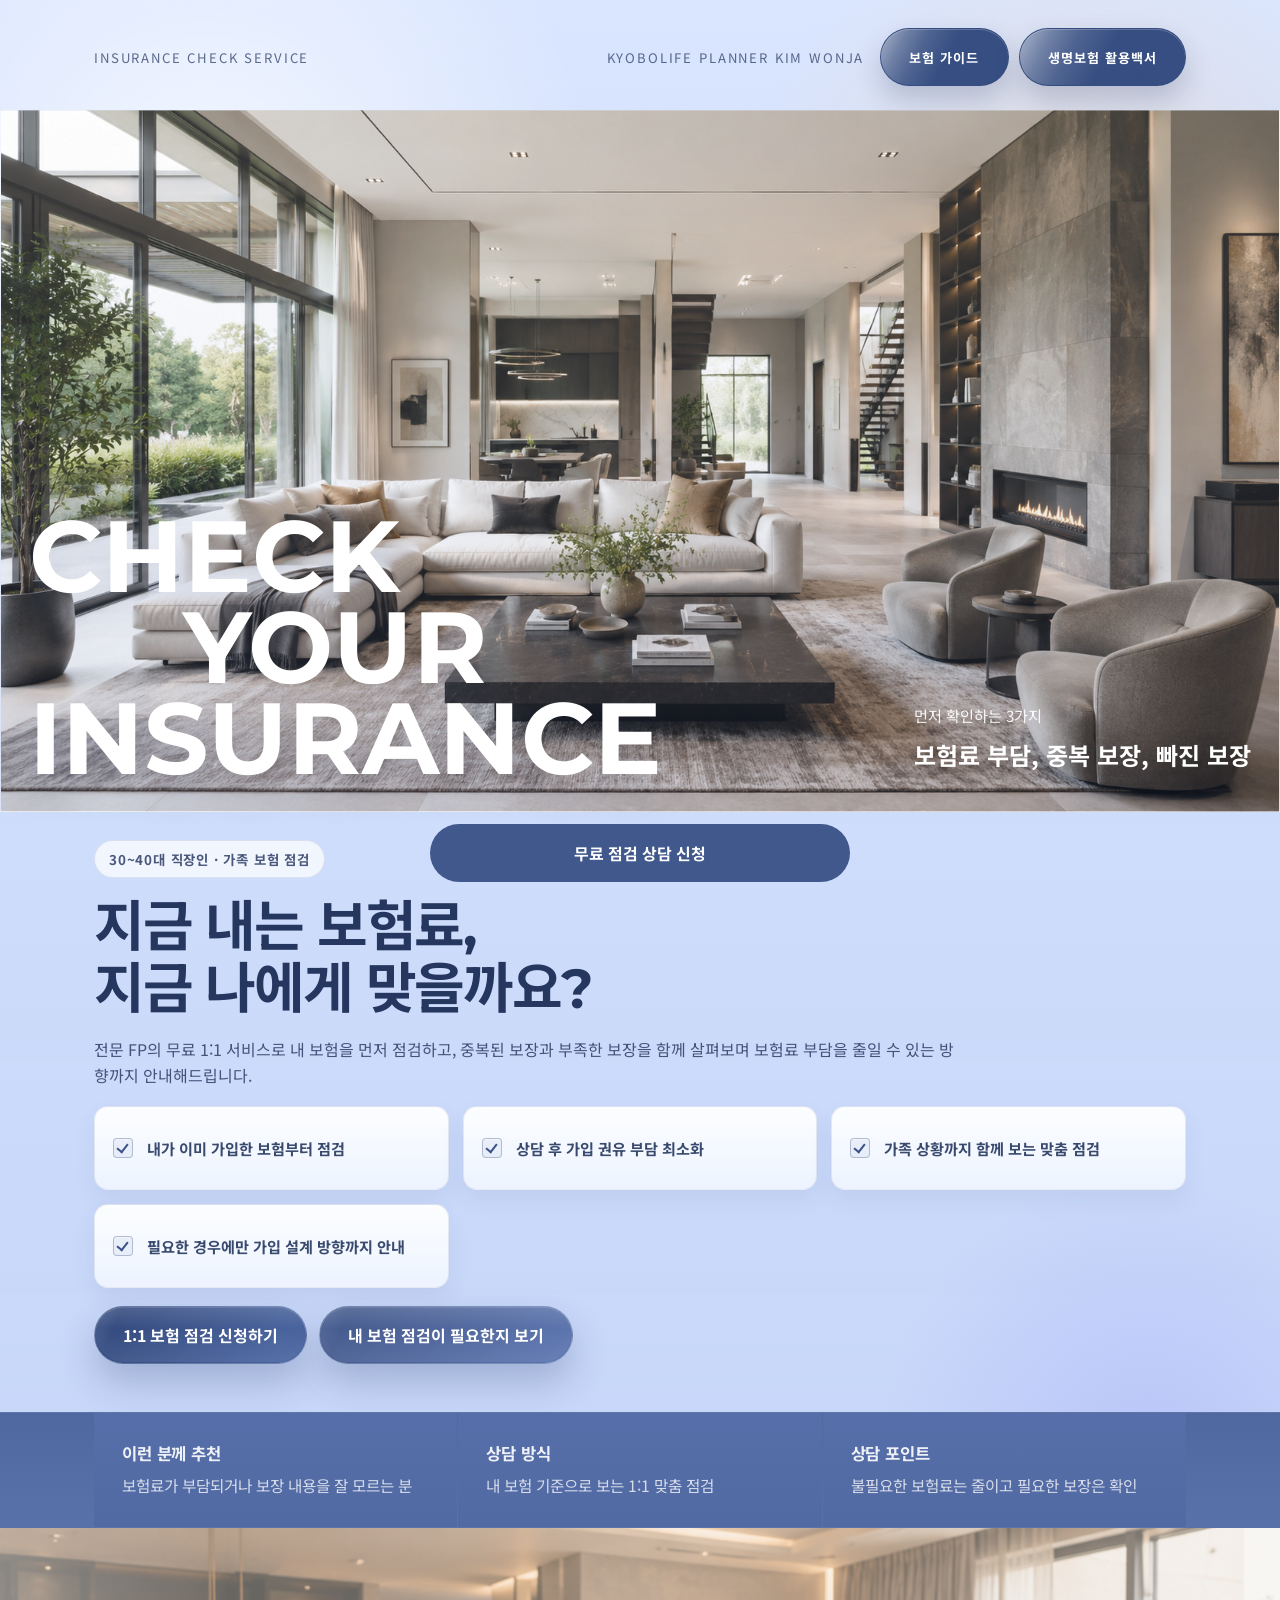
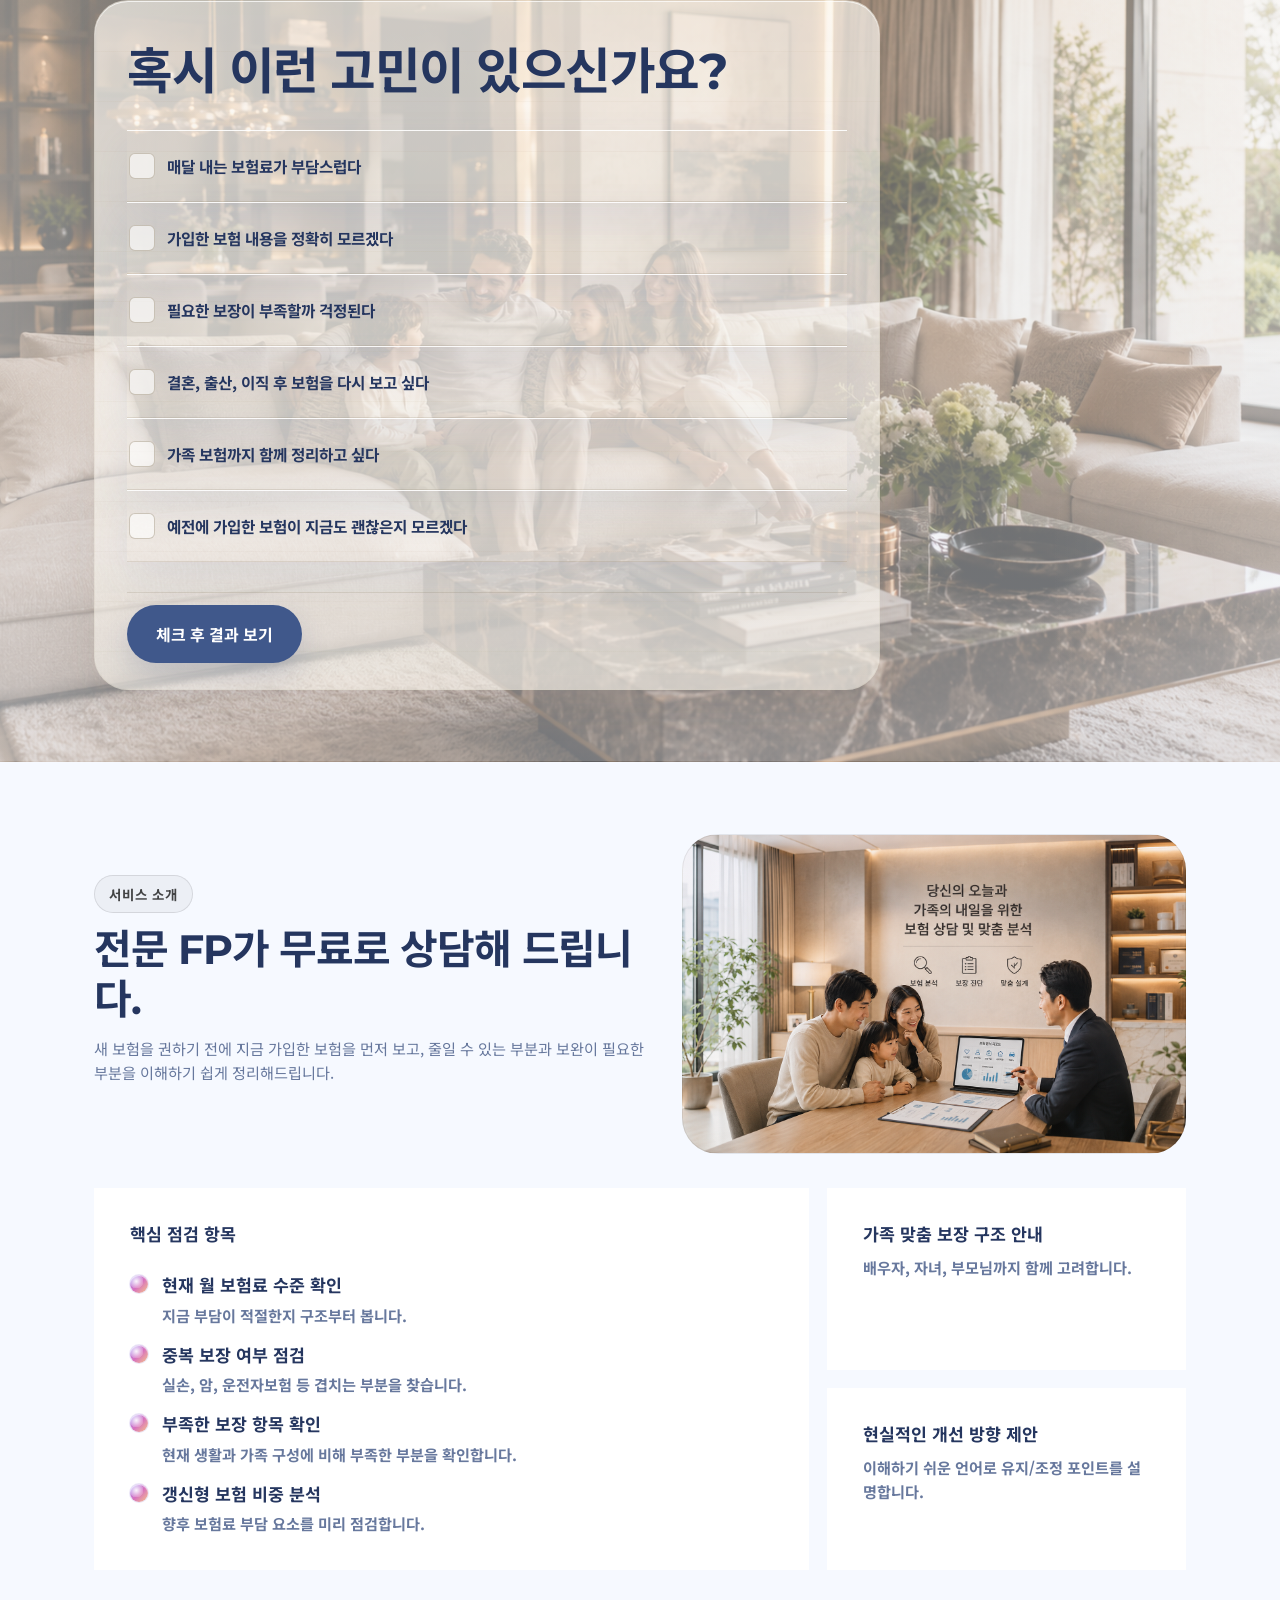
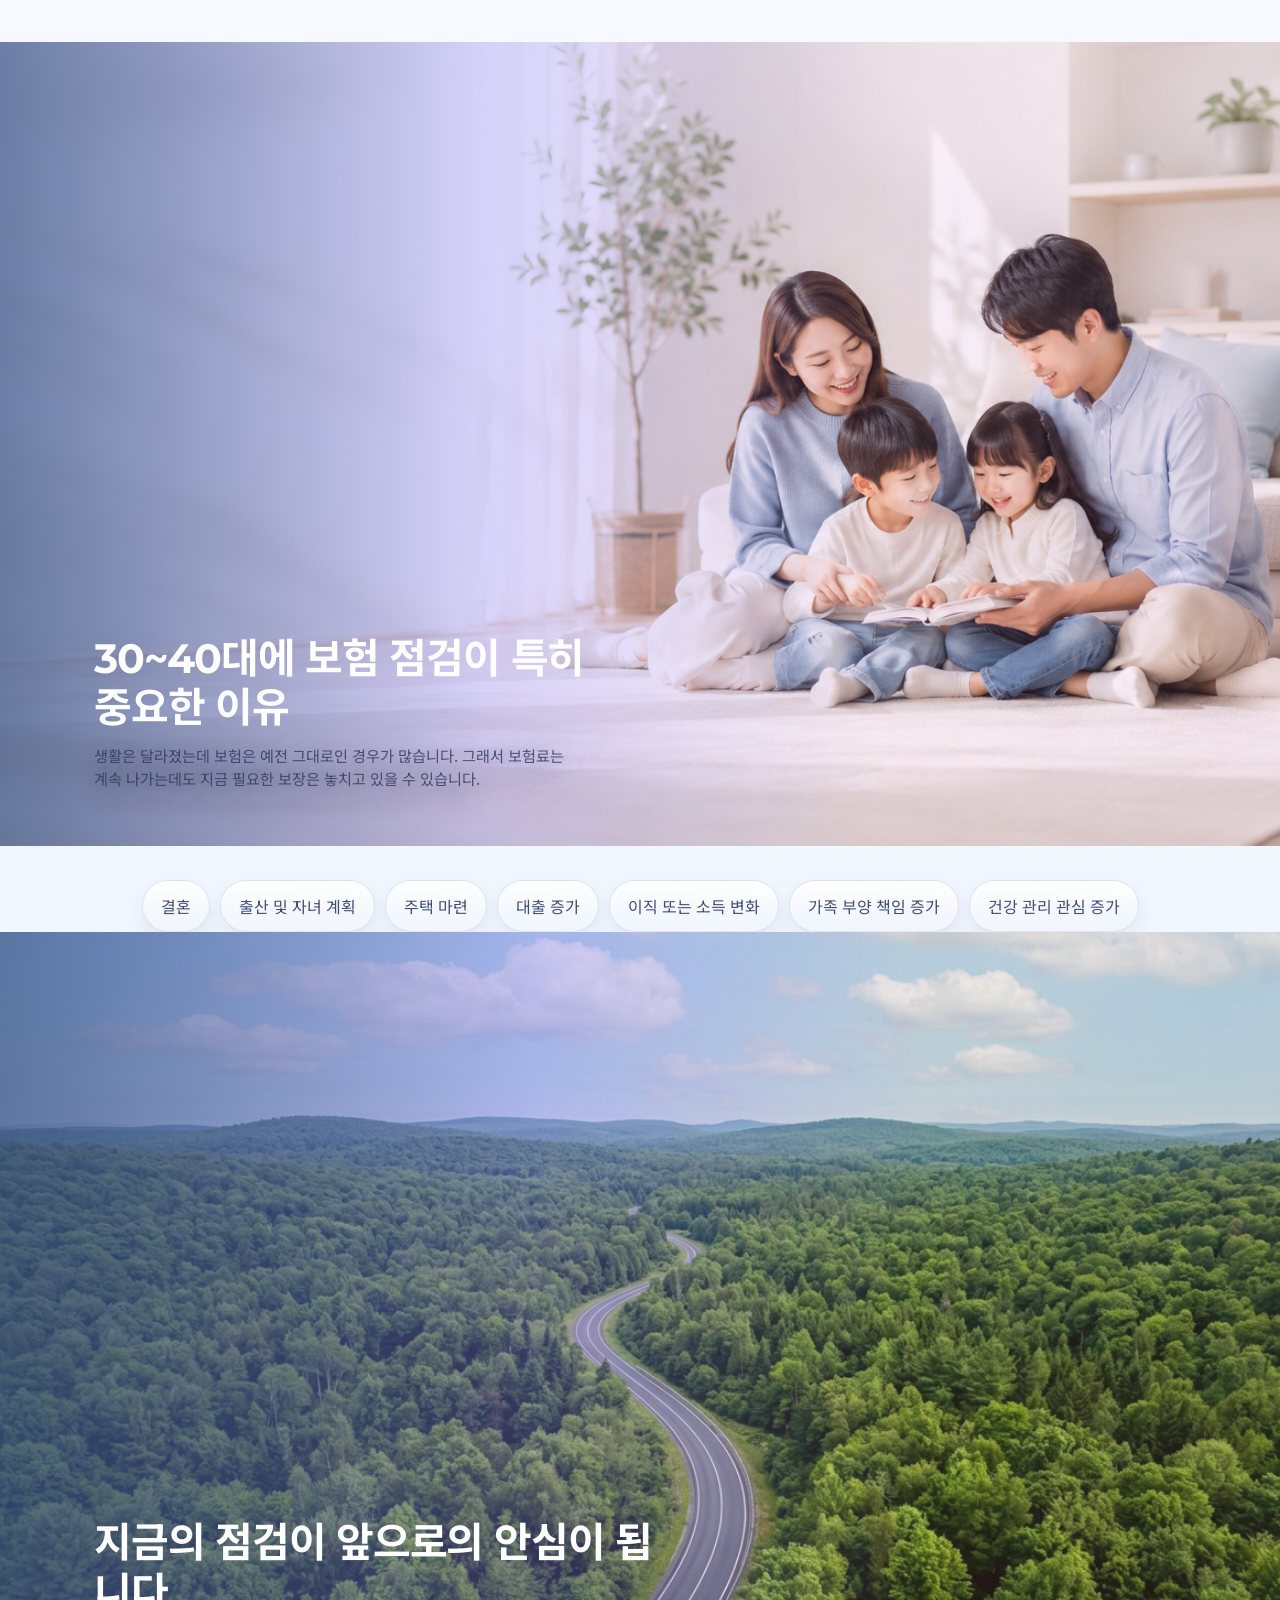
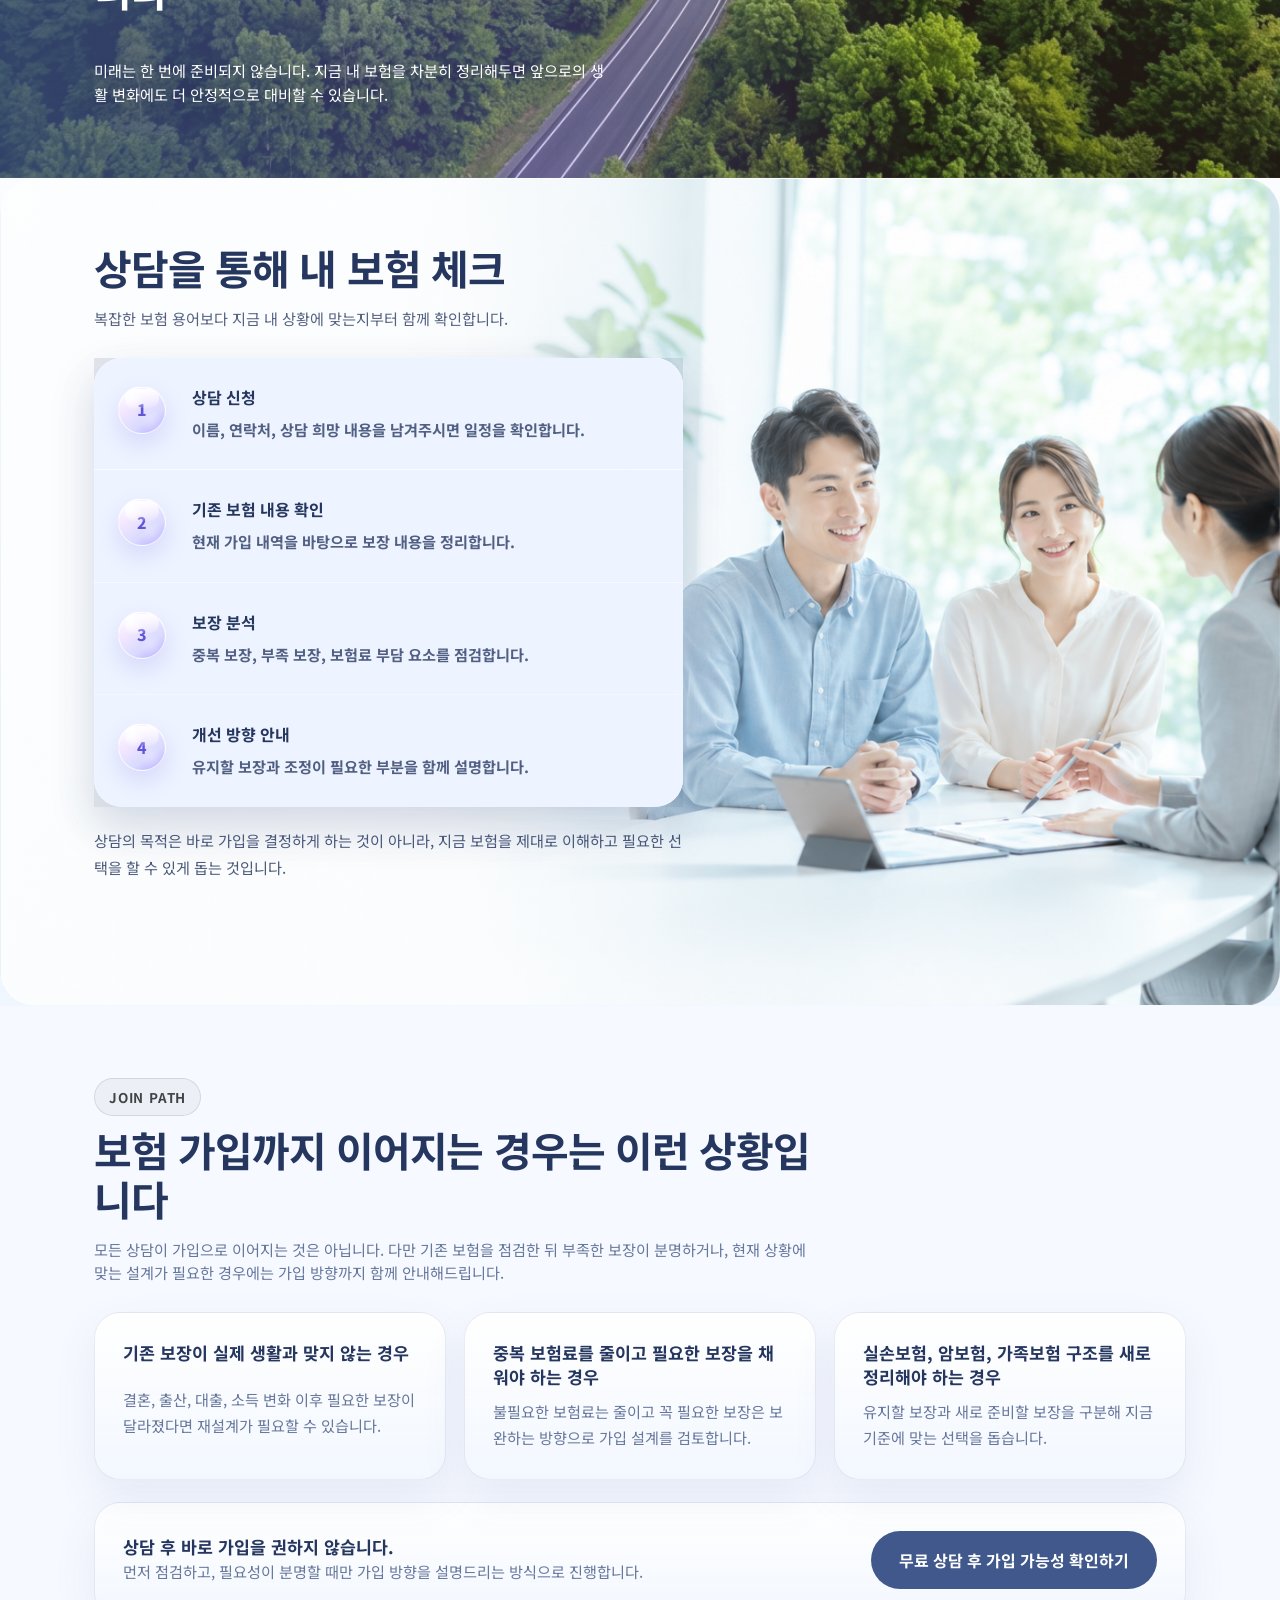
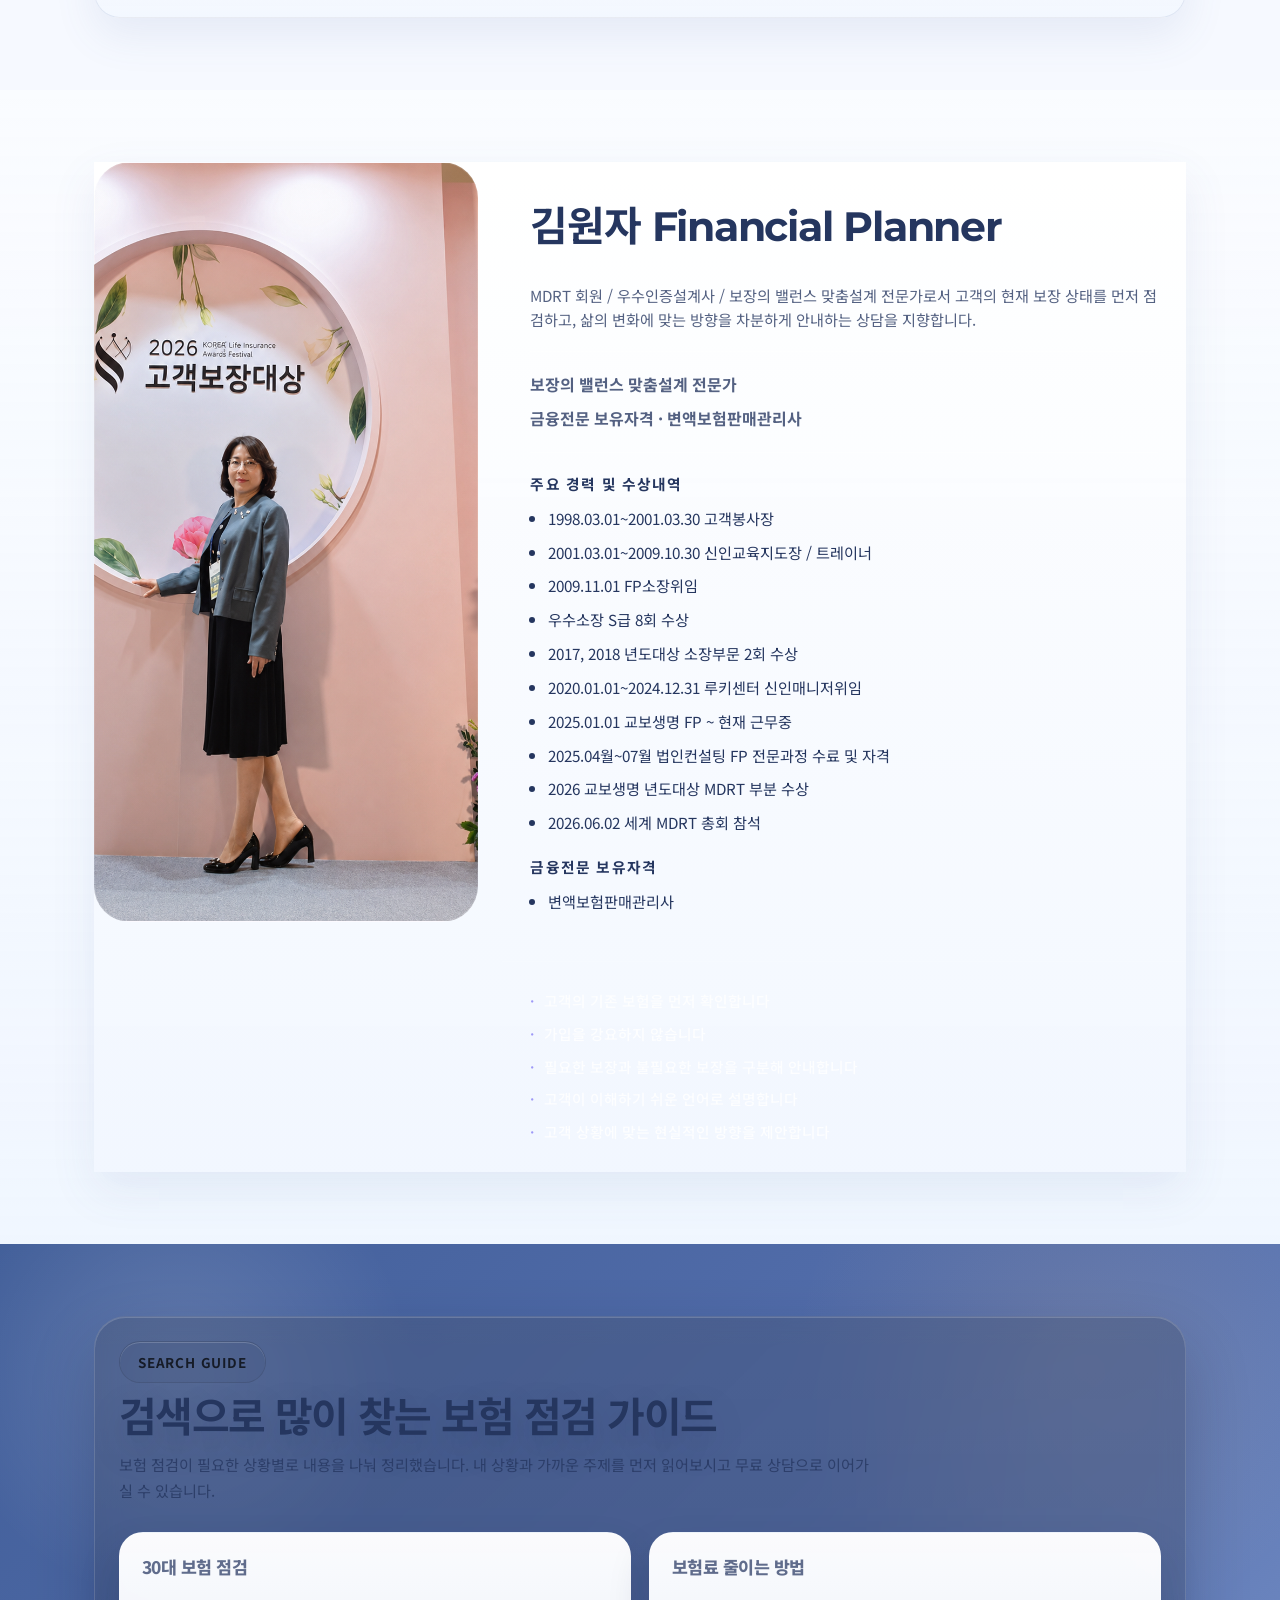
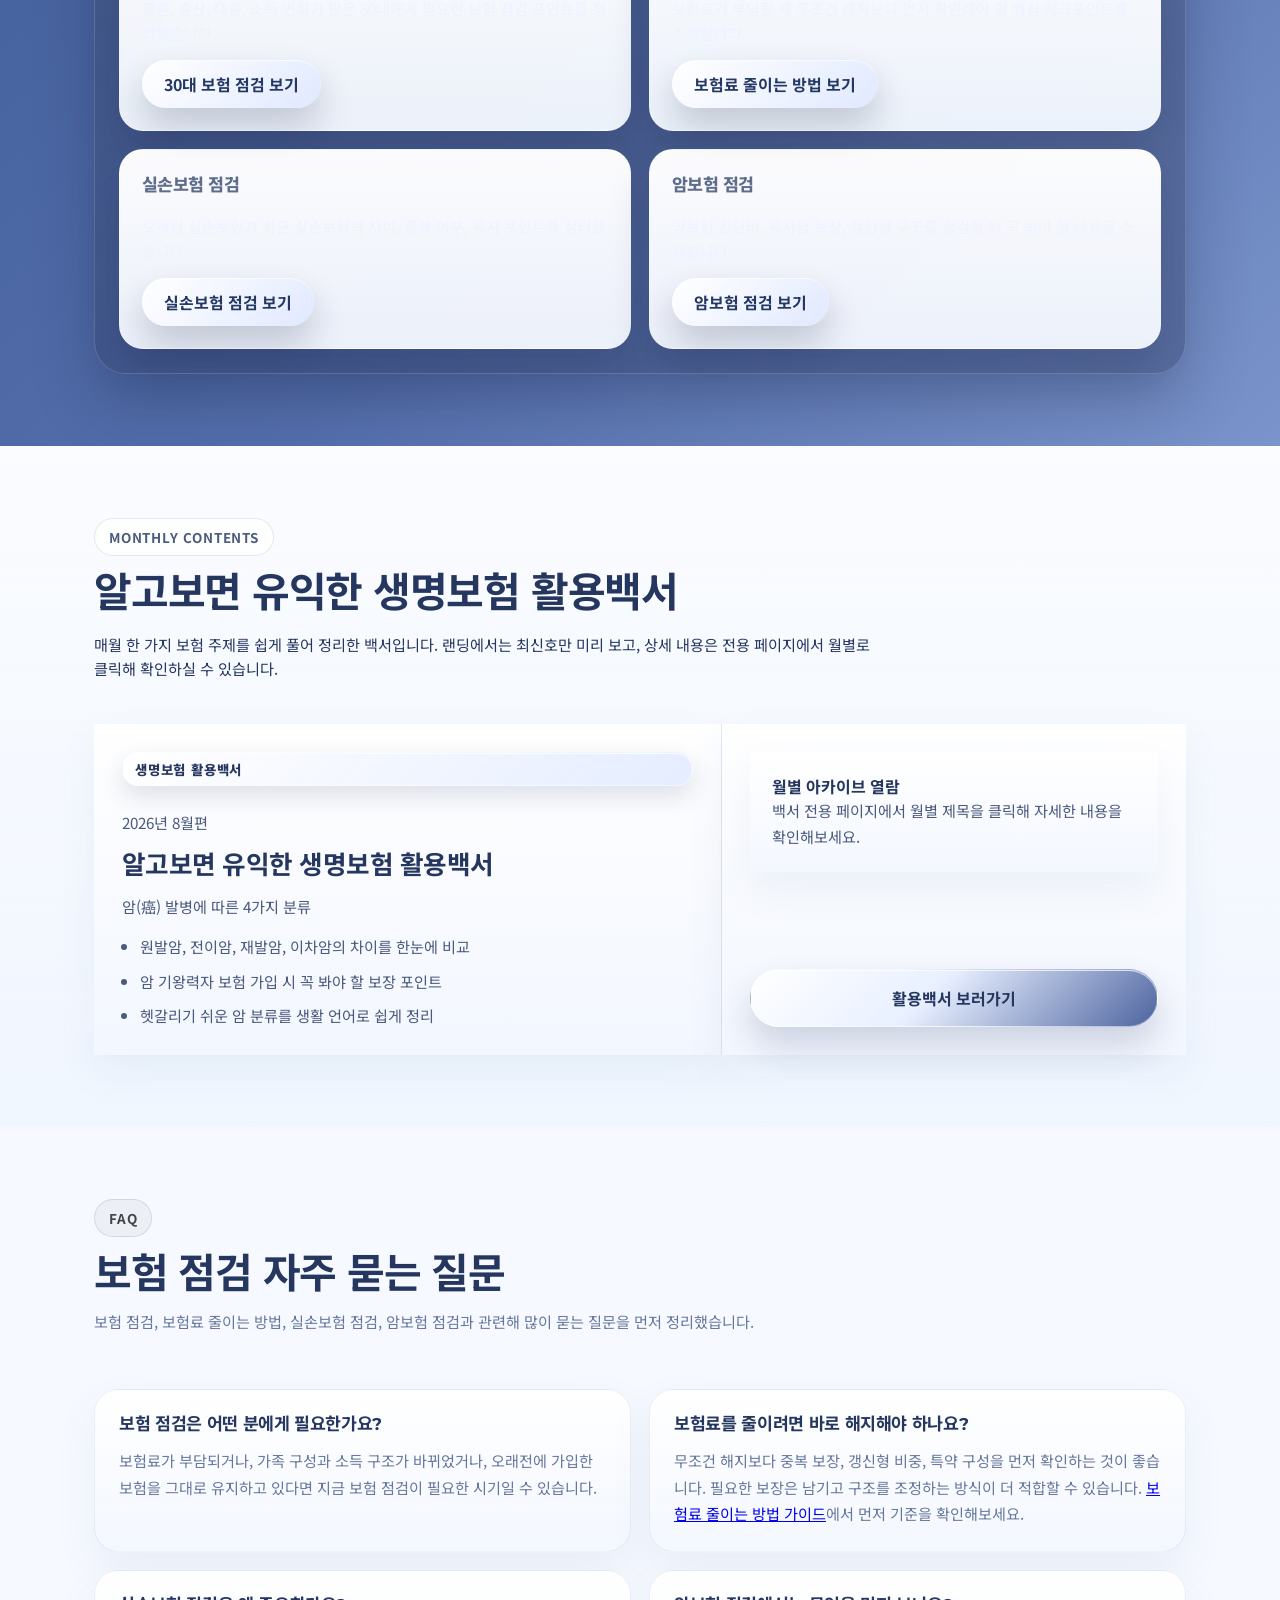
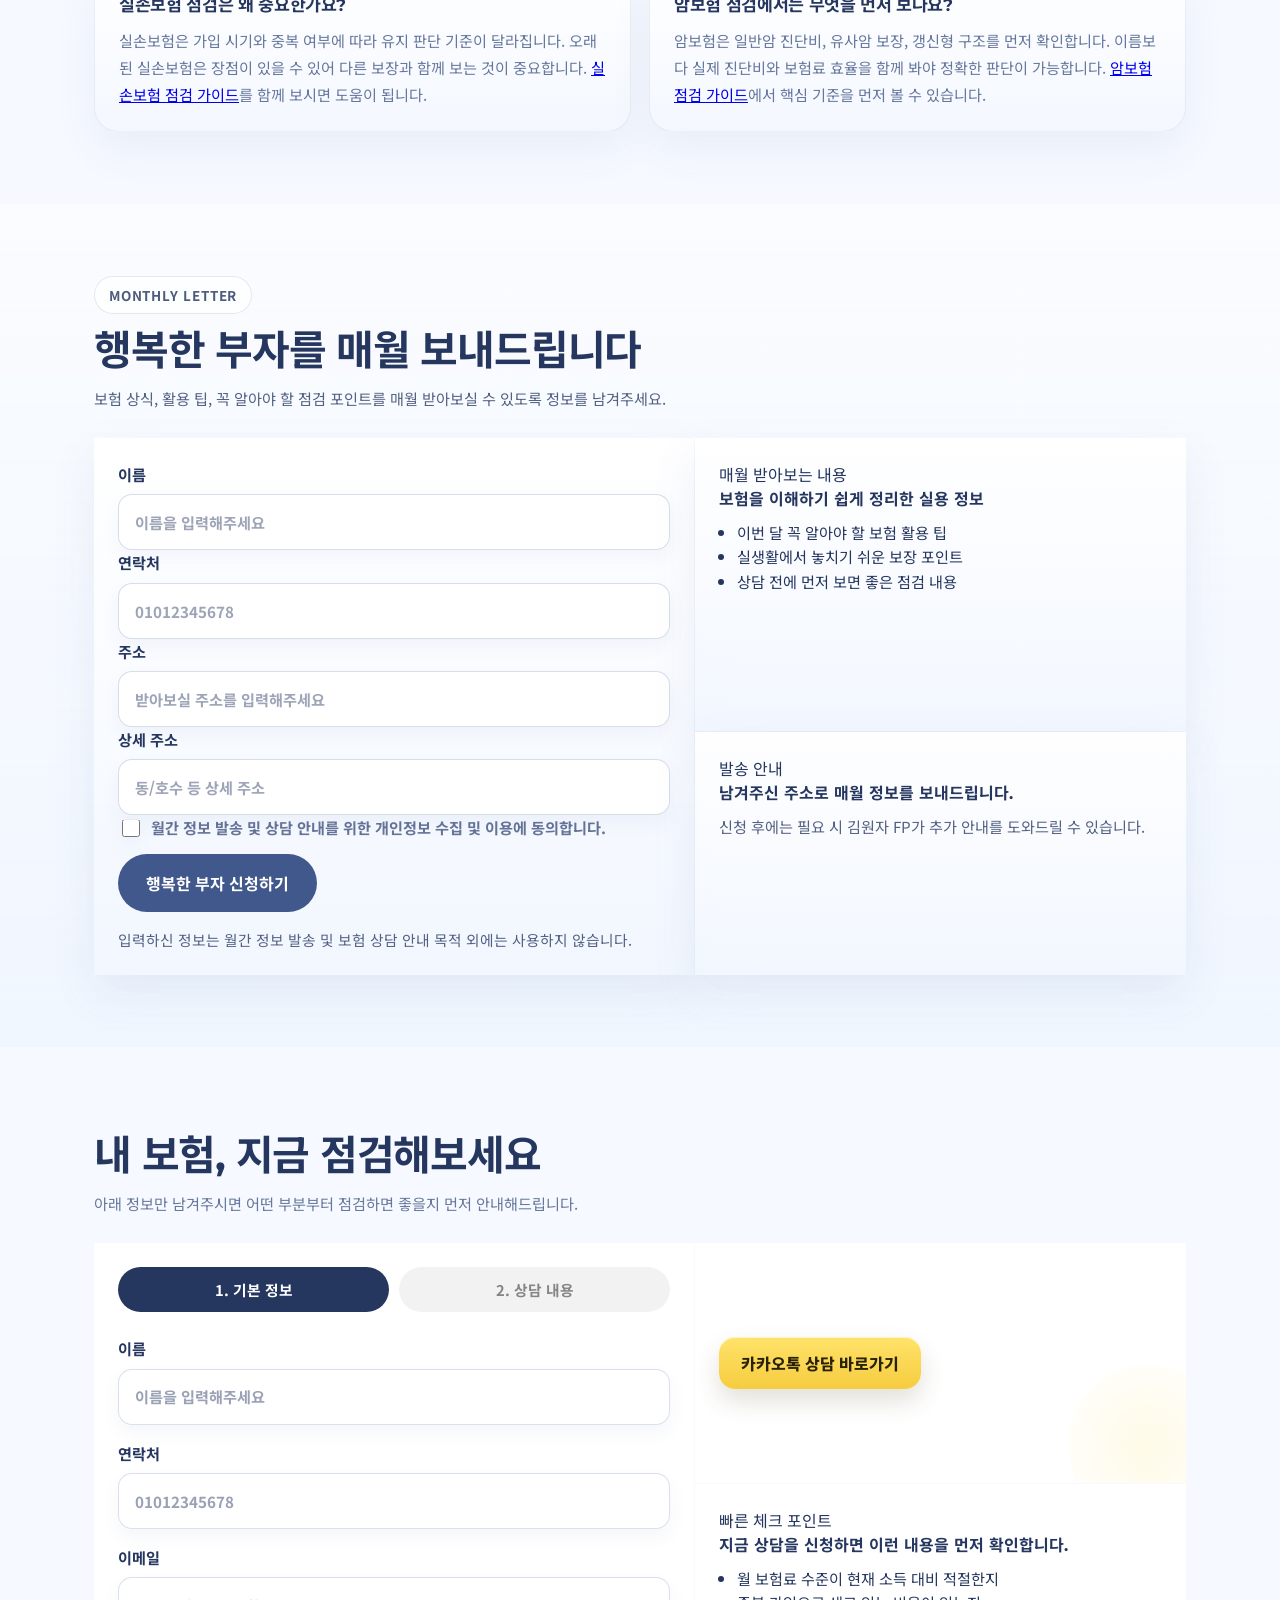
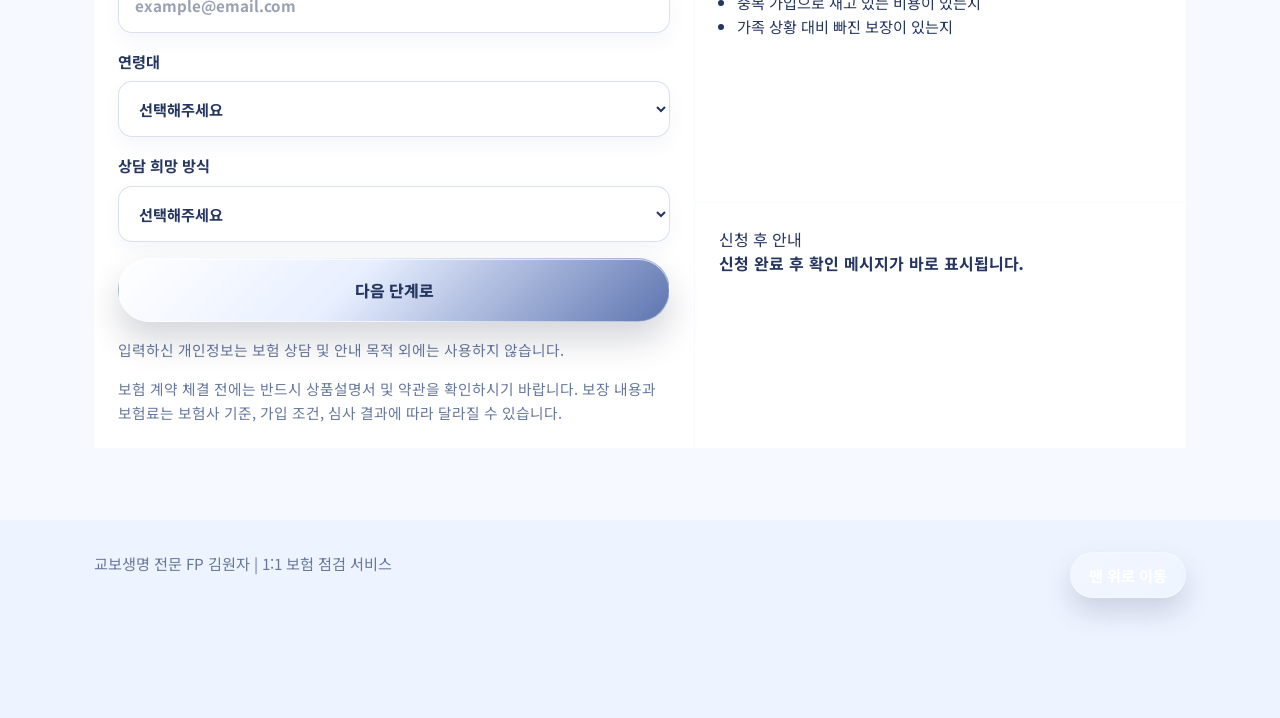
==== commit 1de314ca: "Add August whitepaper archive and update site content" ====
--- a/index.html
+++ b/index.html
@@ -3,10 +3,10 @@
   <head>
     <meta charset="UTF-8" />
     <meta name="viewport" content="width=device-width, initial-scale=1.0" />
-    <title>1:1 보험 점검 서비스 | 김원자 전문 FP</title>
+    <title>보험 점검 · 보험 가입 상담 | 김원자 전문 FP</title>
     <meta
       name="description"
-      content="보험 점검, 보험료 줄이는 방법, 실손보험 점검, 암보험 점검까지 한 번에 확인해보세요. 교보생명 전문 FP 김원자가 1:1 보험 점검 상담을 도와드립니다."
+      content="보험 점검, 보험 가입 상담, 보험료 줄이는 방법, 실손보험 점검, 암보험 점검까지 한 번에 확인해보세요. 교보생명 전문 FP 김원자가 1:1 맞춤 상담을 도와드립니다."
     />
     <meta
       name="keywords"
@@ -16,10 +16,10 @@
     <link rel="canonical" href="https://kimwonja.com/" />
     <meta property="og:type" content="website" />
     <meta property="og:site_name" content="김원자 전문 FP" />
-    <meta property="og:title" content="1:1 보험 점검 서비스 | 김원자 전문 FP" />
+    <meta property="og:title" content="보험 점검 · 보험 가입 상담 | 김원자 전문 FP" />
     <meta
       property="og:description"
-      content="보험료는 줄이고, 필요한 보장은 남기세요. 교보생명 전문 FP 김원자가 1:1 보험 점검 상담을 도와드립니다."
+      content="보험료는 줄이고, 필요한 보장은 남기세요. 교보생명 전문 FP 김원자가 보험 점검부터 보험 가입 상담까지 1:1 맞춤으로 도와드립니다."
     />
     <meta property="og:url" content="https://kimwonja.com/" />
     <meta property="og:image" content="https://kimwonja.com/back.png" />
@@ -27,10 +27,10 @@
     <meta property="og:image:type" content="image/png" />
     <meta property="og:image:alt" content="보험 점검 서비스 메인 이미지" />
     <meta name="twitter:card" content="summary_large_image" />
-    <meta name="twitter:title" content="1:1 보험 점검 서비스 | 김원자 전문 FP" />
+    <meta name="twitter:title" content="보험 점검 · 보험 가입 상담 | 김원자 전문 FP" />
     <meta
       name="twitter:description"
-      content="보험료는 줄이고, 필요한 보장은 남기세요. 교보생명 전문 FP 김원자가 1:1 보험 점검 상담을 도와드립니다."
+      content="보험료는 줄이고, 필요한 보장은 남기세요. 교보생명 전문 FP 김원자가 보험 점검부터 보험 가입 상담까지 1:1 맞춤으로 도와드립니다."
     />
     <meta name="twitter:image" content="https://kimwonja.com/back.png" />
     <link
@@ -39,14 +39,14 @@
       title="김원자 전문 FP RSS"
       href="https://kimwonja.com/rss.xml"
     />
-    <script async src="https://www.googletagmanager.com/gtag/js?id=G-33F7GTT86V"></script>
+    <script async src="https://www.googletagmanager.com/gtag/js?id=G-WDFJFY52S7"></script>
     <script>
       window.dataLayer = window.dataLayer || [];
       function gtag() {
         dataLayer.push(arguments);
       }
       gtag("js", new Date());
-      gtag("config", "G-33F7GTT86V");
+      gtag("config", "G-WDFJFY52S7");
     </script>
     <script type="application/ld+json">
       {
@@ -58,7 +58,7 @@
             "url": "https://kimwonja.com/",
             "name": "김원자 전문 FP",
             "inLanguage": "ko",
-            "description": "보험 점검, 보험료 줄이는 방법, 실손보험 점검, 암보험 점검까지 한 번에 확인해보세요. 교보생명 전문 FP 김원자가 1:1 보험 점검 상담을 도와드립니다."
+            "description": "보험 점검, 보험 가입 상담, 보험료 줄이는 방법, 실손보험 점검, 암보험 점검까지 한 번에 확인해보세요. 교보생명 전문 FP 김원자가 1:1 맞춤 상담을 도와드립니다."
           },
           {
             "@type": "ProfessionalService",
@@ -66,8 +66,8 @@
             "name": "김원자 전문 FP 보험 점검 서비스",
             "url": "https://kimwonja.com/",
             "image": "https://kimwonja.com/back.png",
-            "description": "교보생명 전문 FP 김원자가 보험 점검, 보험료 줄이는 방법 안내, 실손보험 점검, 암보험 점검 등 1:1 맞춤 상담을 제공하는 서비스.",
-            "serviceType": "보험 점검 상담",
+            "description": "교보생명 전문 FP 김원자가 보험 점검, 보험 가입 상담, 보험료 줄이는 방법 안내, 실손보험 점검, 암보험 점검 등 1:1 맞춤 상담을 제공하는 서비스.",
+            "serviceType": "보험 점검 및 보험 가입 상담",
             "areaServed": "KR",
             "availableLanguage": ["ko"],
             "provider": {
@@ -80,7 +80,7 @@
             "@type": "WebPage",
             "@id": "https://kimwonja.com/#webpage",
             "url": "https://kimwonja.com/",
-            "name": "1:1 보험 점검 서비스 | 김원자 전문 FP",
+            "name": "보험 점검 · 보험 가입 상담 | 김원자 전문 FP",
             "isPartOf": {
               "@id": "https://kimwonja.com/#website"
             },
@@ -88,7 +88,7 @@
               "@id": "https://kimwonja.com/#service"
             },
             "inLanguage": "ko",
-            "description": "보험 점검, 보험료 줄이는 방법, 실손보험 점검, 암보험 점검까지 한 번에 확인해보세요. 교보생명 전문 FP 김원자가 1:1 보험 점검 상담을 도와드립니다."
+            "description": "보험 점검, 보험 가입 상담, 보험료 줄이는 방법, 실손보험 점검, 암보험 점검까지 한 번에 확인해보세요. 교보생명 전문 FP 김원자가 1:1 맞춤 상담을 도와드립니다."
           },
           {
             "@type": "FAQPage",
@@ -124,6 +124,14 @@
                 "acceptedAnswer": {
                   "@type": "Answer",
                   "text": "암보험은 일반암 진단비, 유사암 보장, 갱신형 구조를 먼저 확인합니다. 이름보다 실제 진단비 구조와 보험료 효율을 함께 보는 것이 중요합니다."
+                }
+              },
+              {
+                "@type": "Question",
+                "name": "보험 가입 상담은 언제 진행되나요?",
+                "acceptedAnswer": {
+                  "@type": "Answer",
+                  "text": "기존 보험을 먼저 점검한 뒤 부족한 보장이 분명하거나 현재 생활에 맞는 설계가 필요한 경우에만 보험 가입 상담까지 이어서 안내합니다."
                 }
               }
             ]
@@ -180,7 +188,7 @@
       href="https://fonts.googleapis.com/css2?family=Montserrat:wght@500;700;800&family=Noto+Sans+KR:wght@400;500;700;800&display=swap"
       rel="stylesheet"
     />
-    <link rel="stylesheet" href="./styles.css?v=20260704-4" />
+    <link rel="stylesheet" href="./styles.css?v=20260730-1" />
   </head>
   <body>
     <div class="page-shell">
@@ -225,6 +233,7 @@
               <li>내가 이미 가입한 보험부터 점검</li>
               <li>상담 후 가입 권유 부담 최소화</li>
               <li>가족 상황까지 함께 보는 맞춤 점검</li>
+              <li>필요한 경우에만 가입 설계 방향까지 안내</li>
             </ul>
 
             <div class="hero-actions">
@@ -463,6 +472,41 @@
               class="image-figure process-figure"
               aria-label="상담을 통해 내 보험 체크 상담 이미지"
             ></div>
+          </div>
+        </section>
+
+        <section class="section lead-intent-section" id="join-path">
+          <div class="section-heading">
+            <span class="section-kicker">Join Path</span>
+            <h2>보험 가입까지 이어지는 경우는 이런 상황입니다</h2>
+            <p>
+              모든 상담이 가입으로 이어지는 것은 아닙니다. 다만 기존 보험을 점검한 뒤 부족한
+              보장이 분명하거나, 현재 상황에 맞는 설계가 필요한 경우에는 가입 방향까지 함께
+              안내해드립니다.
+            </p>
+          </div>
+
+          <div class="join-path-grid">
+            <article class="join-path-card">
+              <strong>기존 보장이 실제 생활과 맞지 않는 경우</strong>
+              <p>결혼, 출산, 대출, 소득 변화 이후 필요한 보장이 달라졌다면 재설계가 필요할 수 있습니다.</p>
+            </article>
+            <article class="join-path-card">
+              <strong>중복 보험료를 줄이고 필요한 보장을 채워야 하는 경우</strong>
+              <p>불필요한 보험료는 줄이고 꼭 필요한 보장은 보완하는 방향으로 가입 설계를 검토합니다.</p>
+            </article>
+            <article class="join-path-card">
+              <strong>실손보험, 암보험, 가족보험 구조를 새로 정리해야 하는 경우</strong>
+              <p>유지할 보장과 새로 준비할 보장을 구분해 지금 기준에 맞는 선택을 돕습니다.</p>
+            </article>
+          </div>
+
+          <div class="join-path-banner">
+            <div>
+              <strong>상담 후 바로 가입을 권하지 않습니다.</strong>
+              <p>먼저 점검하고, 필요성이 분명할 때만 가입 방향을 설명드리는 방식으로 진행합니다.</p>
+            </div>
+            <button class="primary-button" data-scroll-target="#lead-form">무료 상담 후 가입 가능성 확인하기</button>
           </div>
         </section>
 
@@ -873,8 +917,8 @@
       <button class="primary-button" data-scroll-target="#lead-form">무료 점검 상담 신청</button>
     </div>
 
-    <script src="./whitepaper-data.js?v=20260704-4"></script>
+    <script src="./whitepaper-data.js?v=20260730-2"></script>
     <script src="./site-config.js?v=20260718-1"></script>
-    <script src="./script.js?v=20260704-4"></script>
+    <script src="./script.js?v=20260727-2"></script>
   </body>
 </html>
--- a/styles.css
+++ b/styles.css
@@ -752,6 +752,54 @@
   background: transparent;
 }
 
+.join-path-grid {
+  display: grid;
+  grid-template-columns: repeat(3, minmax(0, 1fr));
+  gap: 18px;
+  margin-top: 24px;
+}
+
+.join-path-card,
+.join-path-banner {
+  padding: 28px;
+  border-radius: 26px;
+  border: 1px solid rgba(73, 100, 158, 0.12);
+  background: linear-gradient(180deg, rgba(255, 255, 255, 0.96), rgba(242, 247, 255, 0.94));
+  box-shadow:
+    0 18px 42px rgba(84, 110, 164, 0.1),
+    inset 0 1px 0 rgba(255, 255, 255, 0.9);
+}
+
+.join-path-card {
+  display: grid;
+  gap: 10px;
+}
+
+.join-path-card strong,
+.join-path-banner strong {
+  font-size: var(--type-h4);
+  line-height: 1.4;
+}
+
+.join-path-card p,
+.join-path-banner p {
+  margin: 0;
+  color: var(--muted);
+  line-height: 1.7;
+}
+
+.join-path-banner {
+  display: flex;
+  align-items: center;
+  justify-content: space-between;
+  gap: 20px;
+  margin-top: 22px;
+}
+
+.join-path-banner .primary-button {
+  flex-shrink: 0;
+}
+
 .process-grid {
   grid-template-columns: 1fr;
 }
@@ -1588,7 +1636,8 @@
 }
 
 .whitepaper-layout {
-  grid-template-columns: minmax(0, 1fr) 320px;
+  grid-template-columns: minmax(260px, 320px) minmax(0, 1fr);
+  align-items: start;
 }
 
 .whitepaper-teaser {
@@ -1611,6 +1660,8 @@
   display: grid;
   align-content: start;
   gap: 18px;
+  position: sticky;
+  top: 24px;
 }
 
 .whitepaper-rail-card,
@@ -1691,6 +1742,7 @@
 .whitepaper-viewer {
   display: grid;
   gap: 18px;
+  min-width: 0;
 }
 
 .whitepaper-teaser-copy {
@@ -2559,6 +2611,7 @@
   .whitepaper-grid,
   .whitepaper-footer,
   .trust-strip,
+  .join-path-grid,
   .pain-grid,
   .check-grid,
   .process-grid {
@@ -2755,8 +2808,13 @@
   .hero-actions,
   .form-actions,
   .form-progress,
+  .join-path-banner,
   .whitepaper-hero {
     flex-direction: column;
+  }
+
+  .join-path-banner .primary-button {
+    width: 100%;
   }
 
   .sticky-cta {
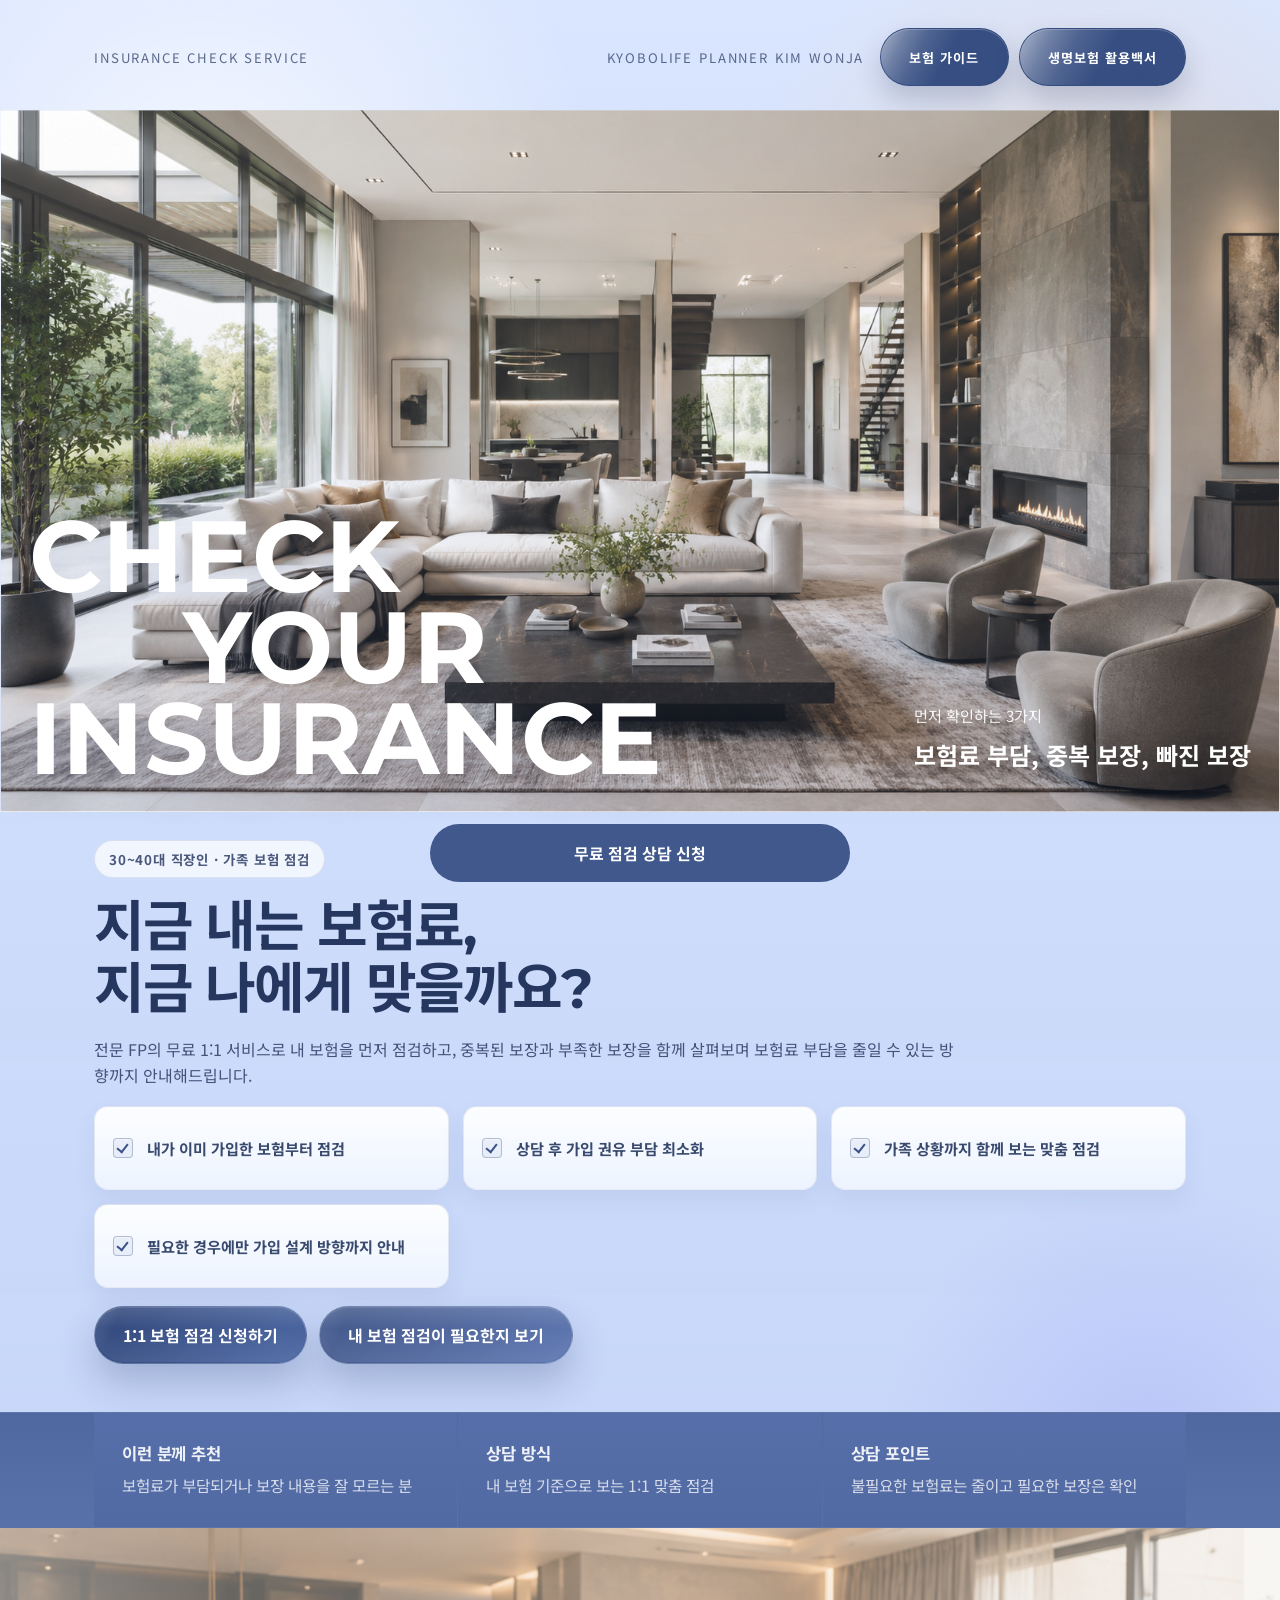
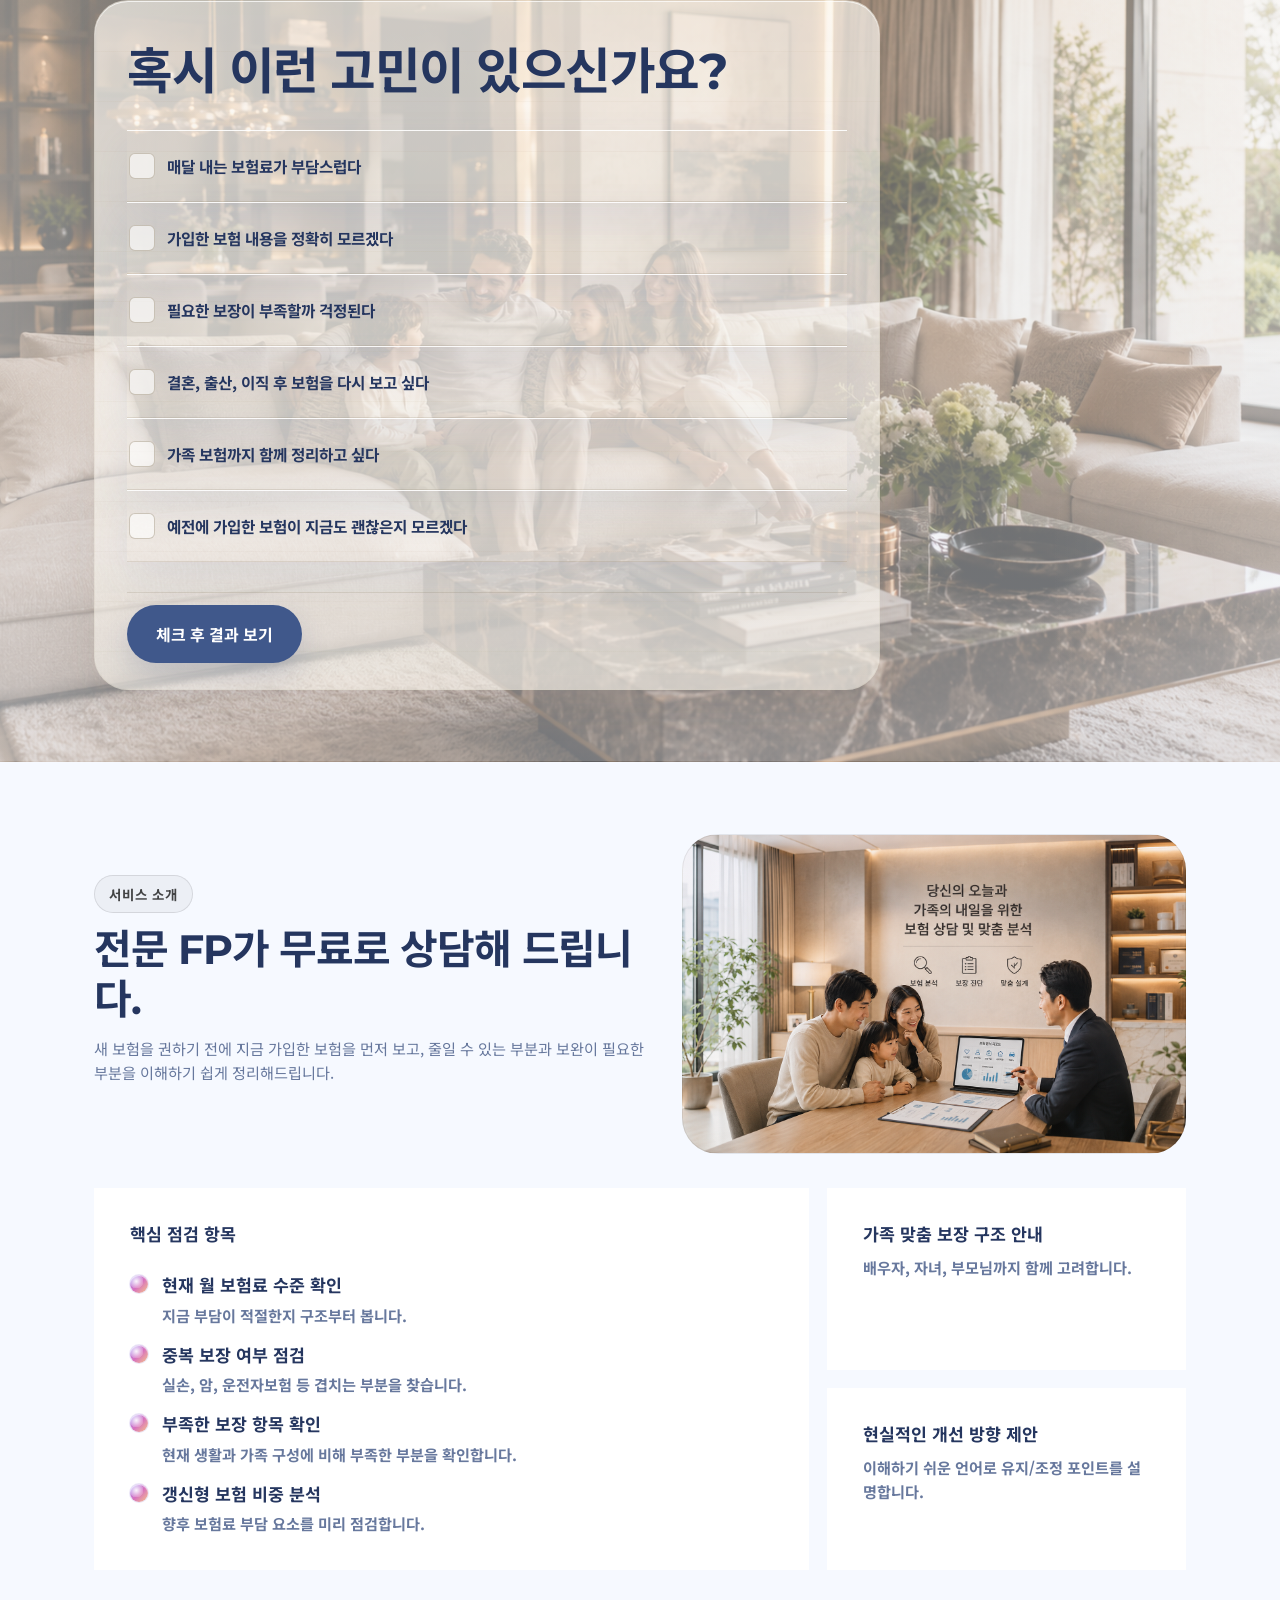
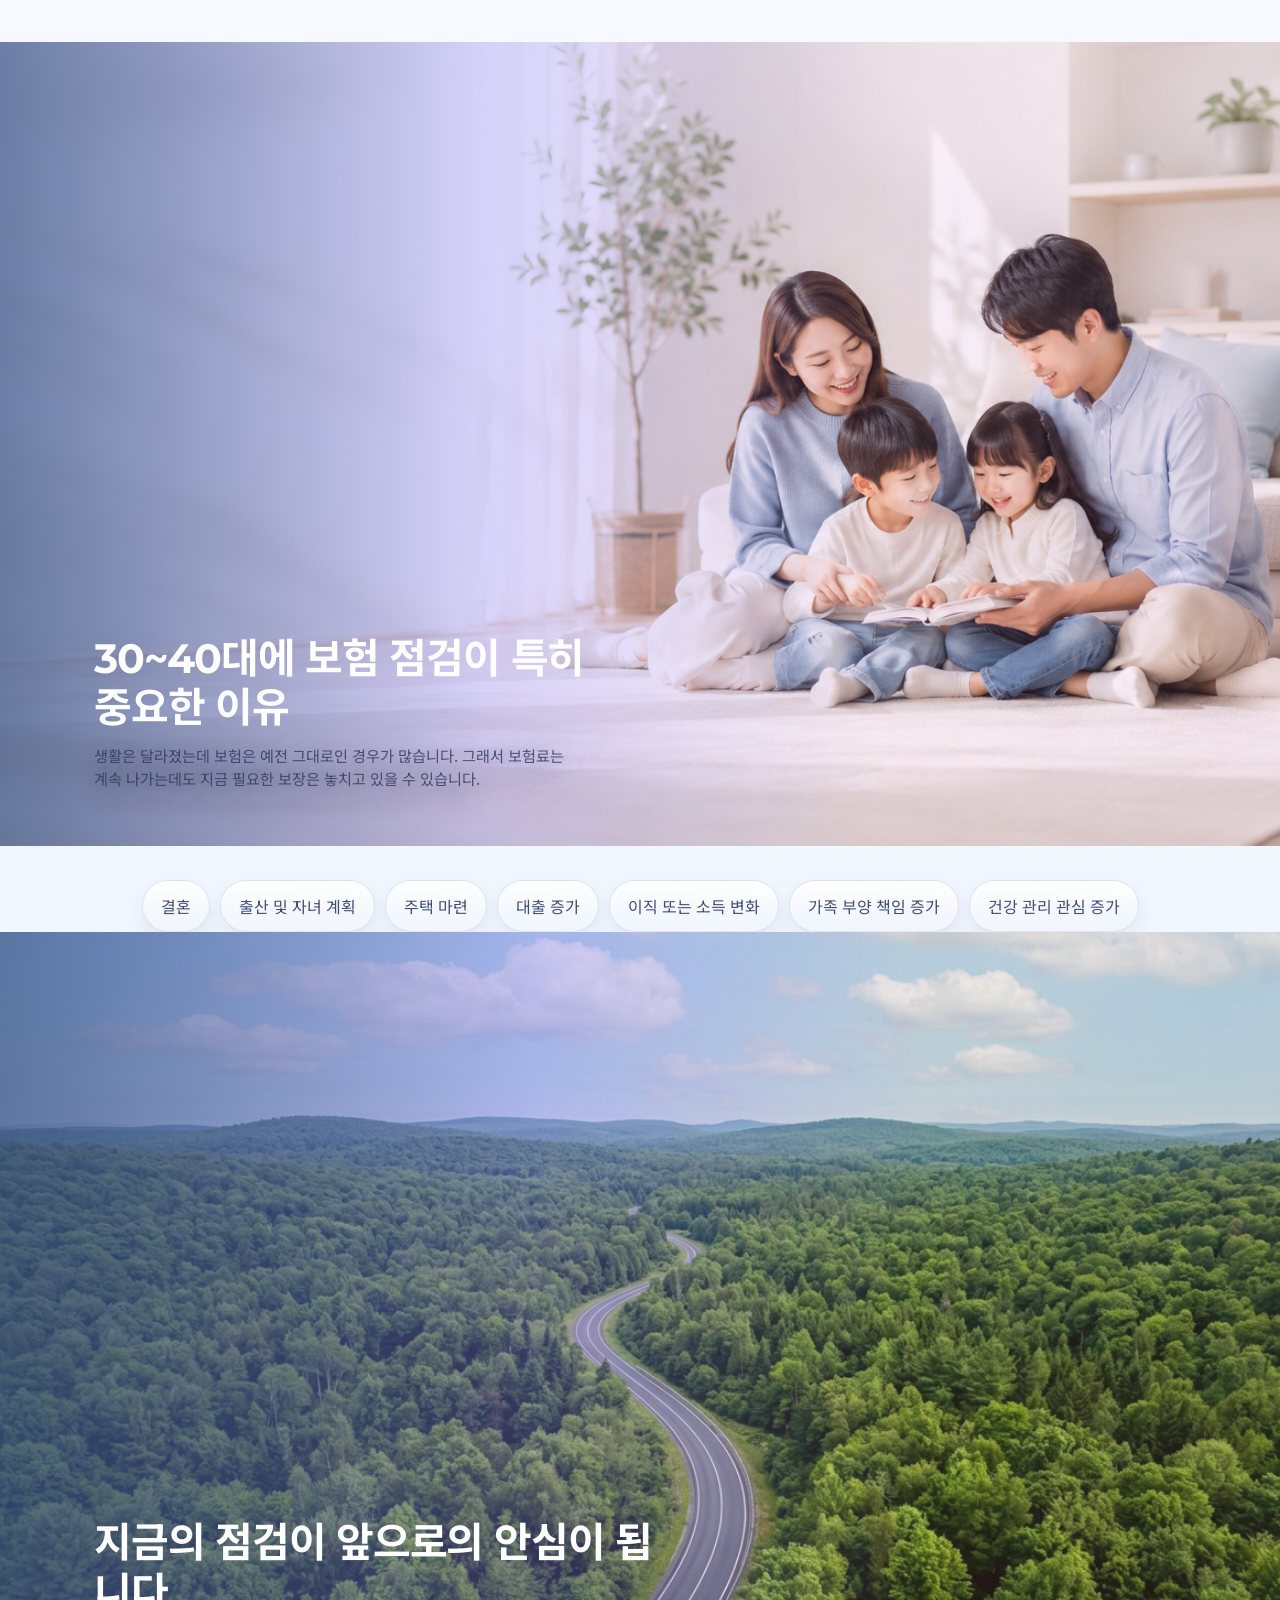
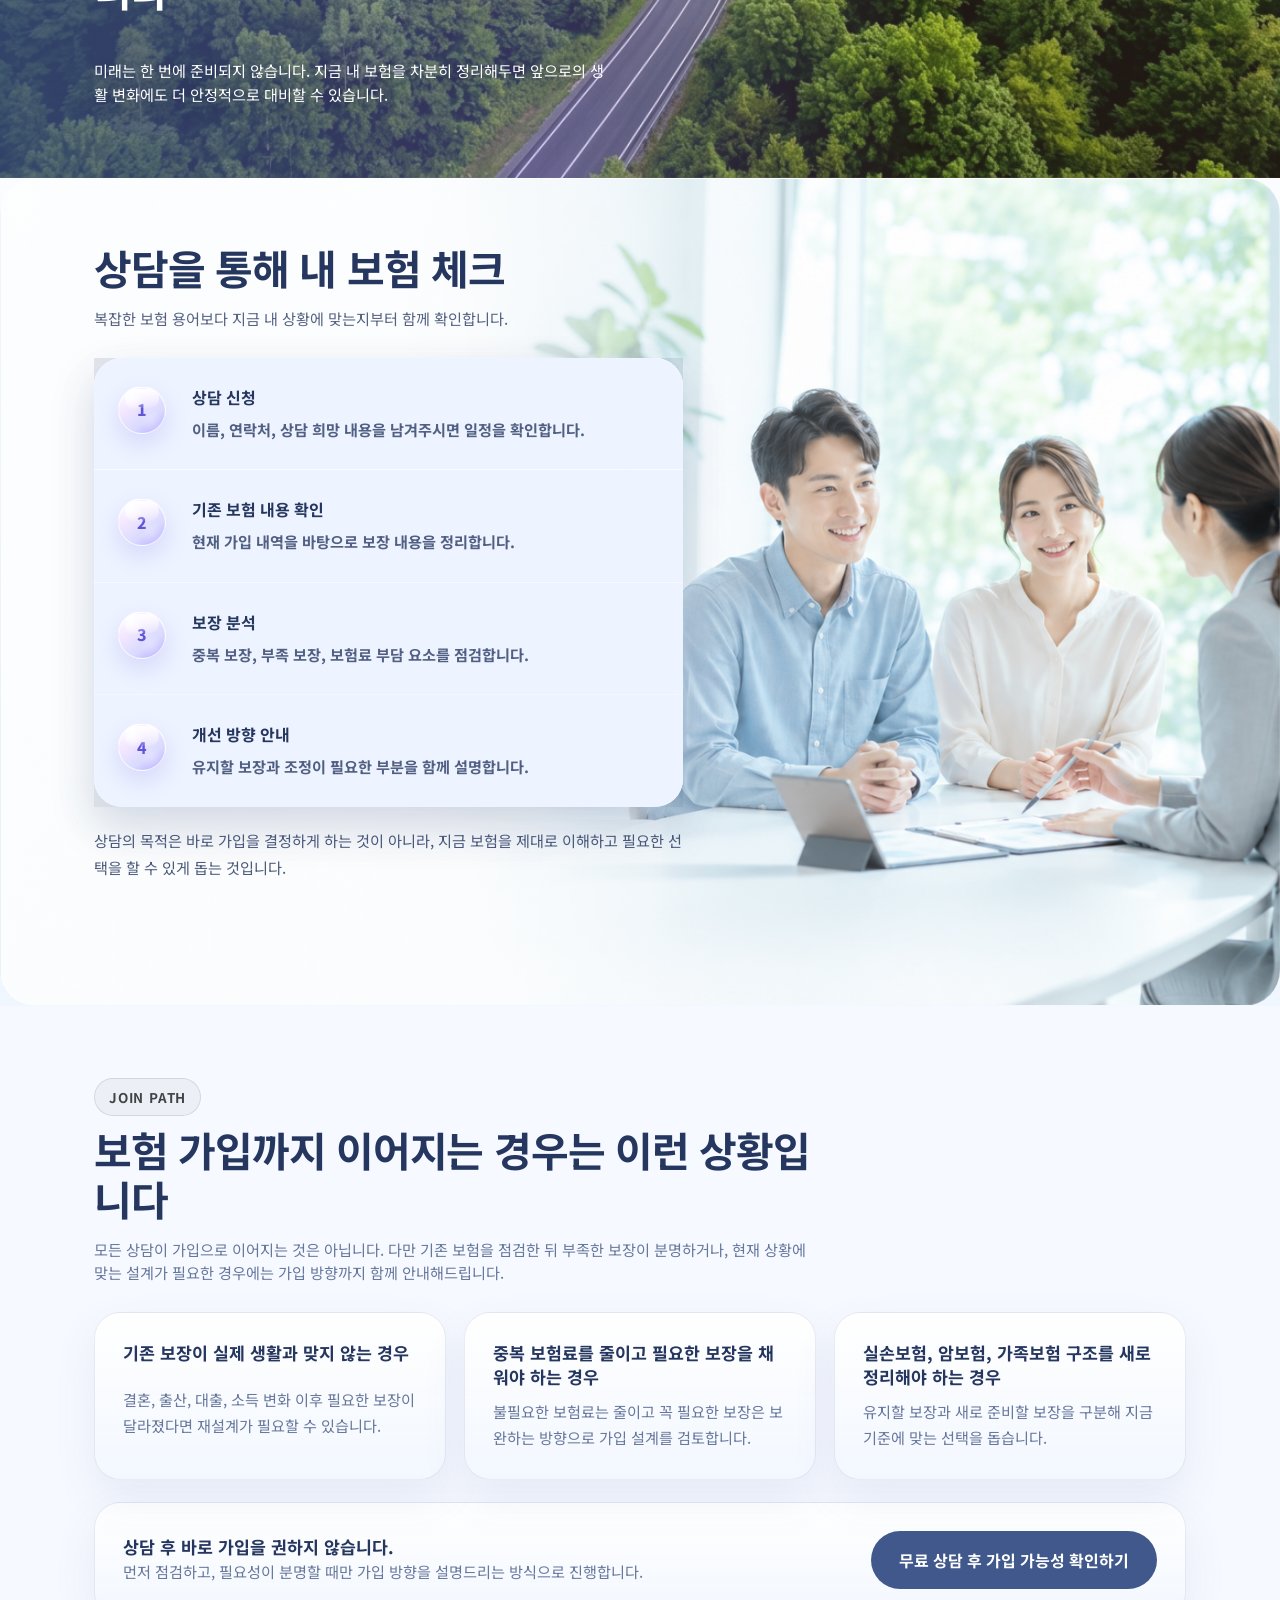
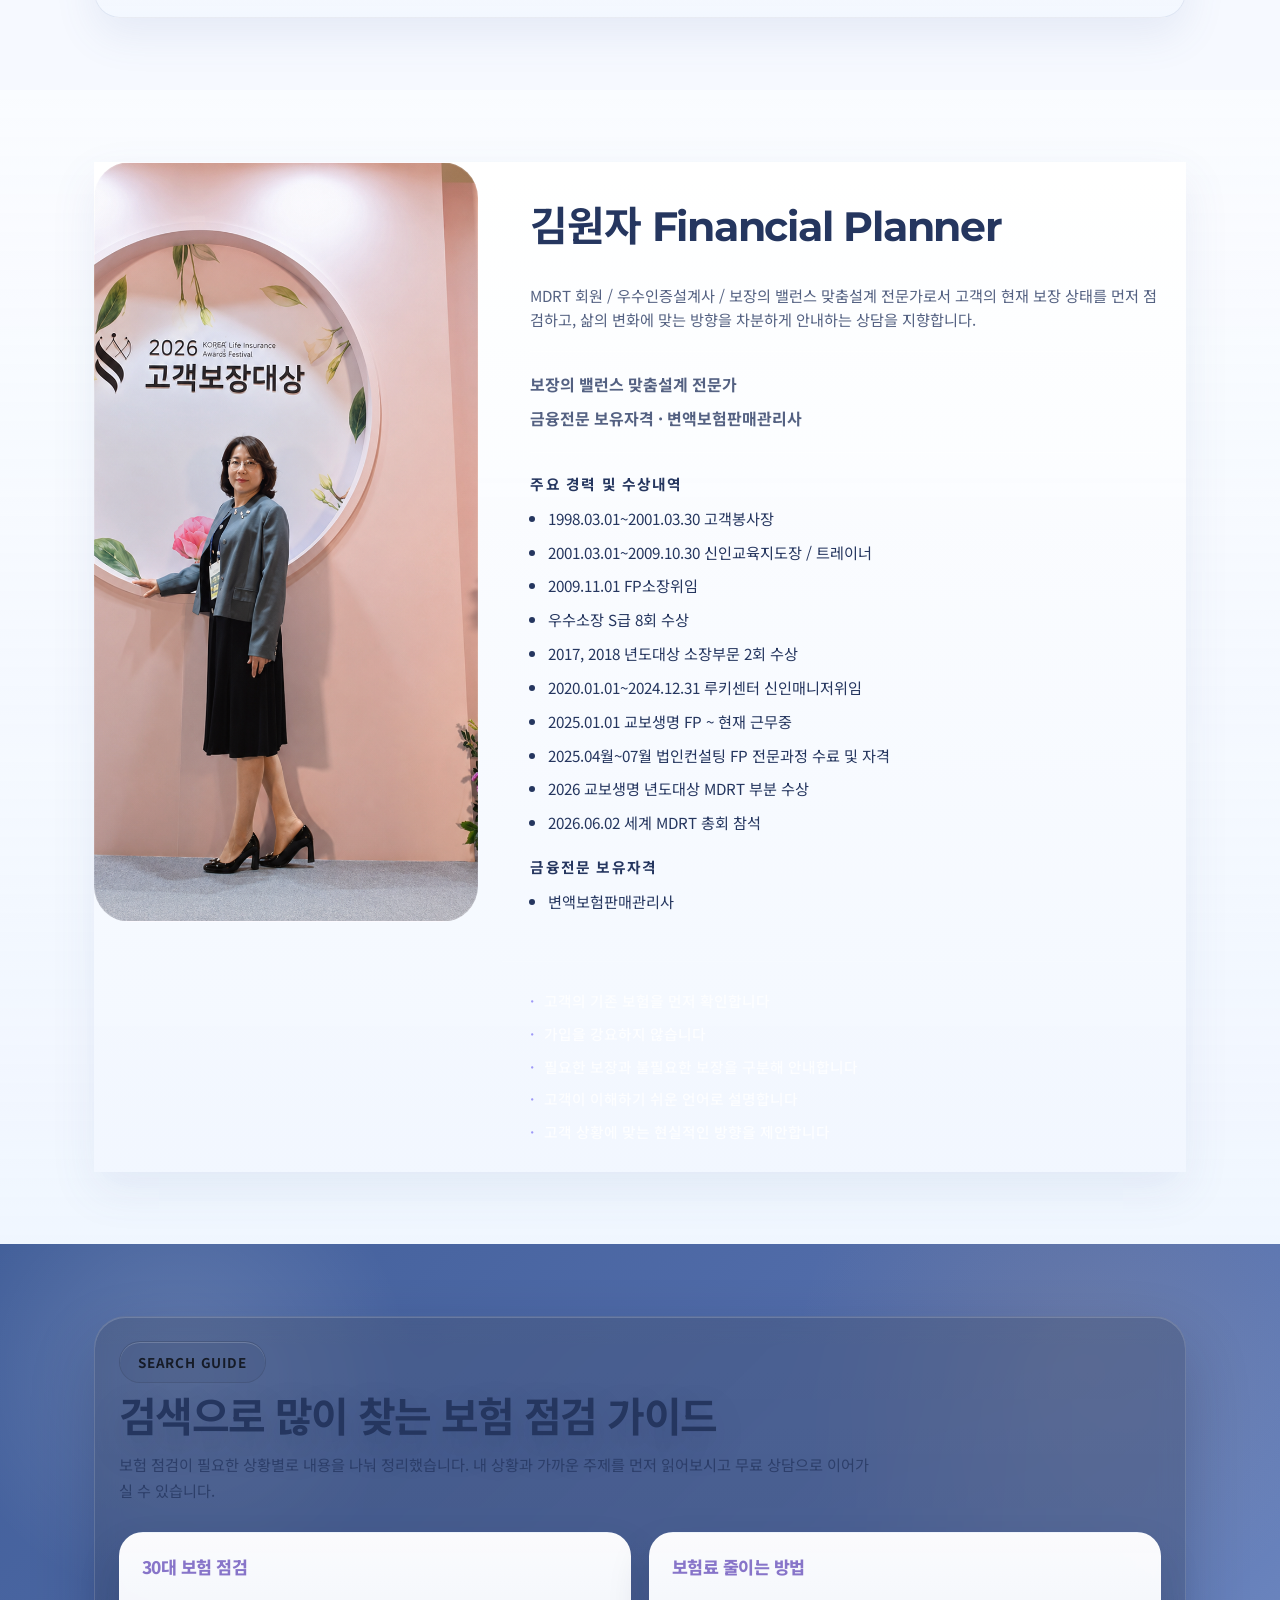
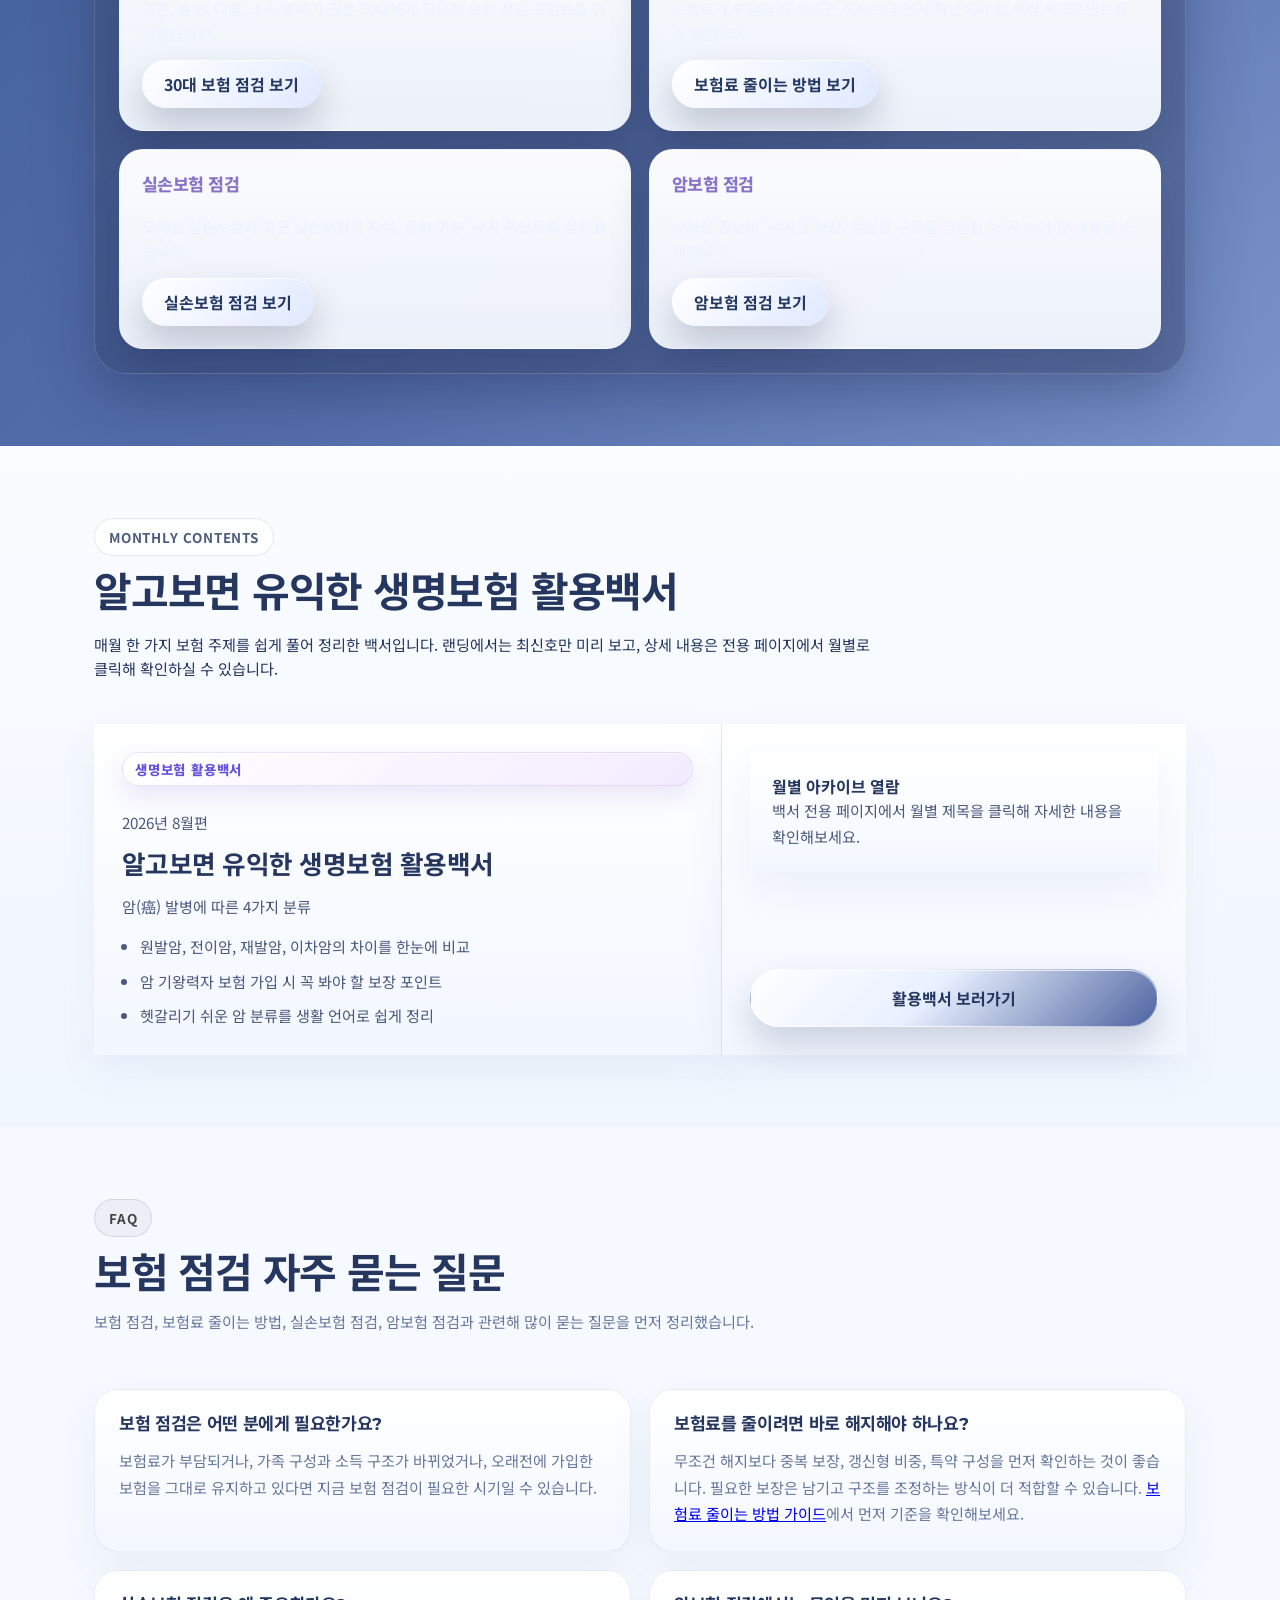
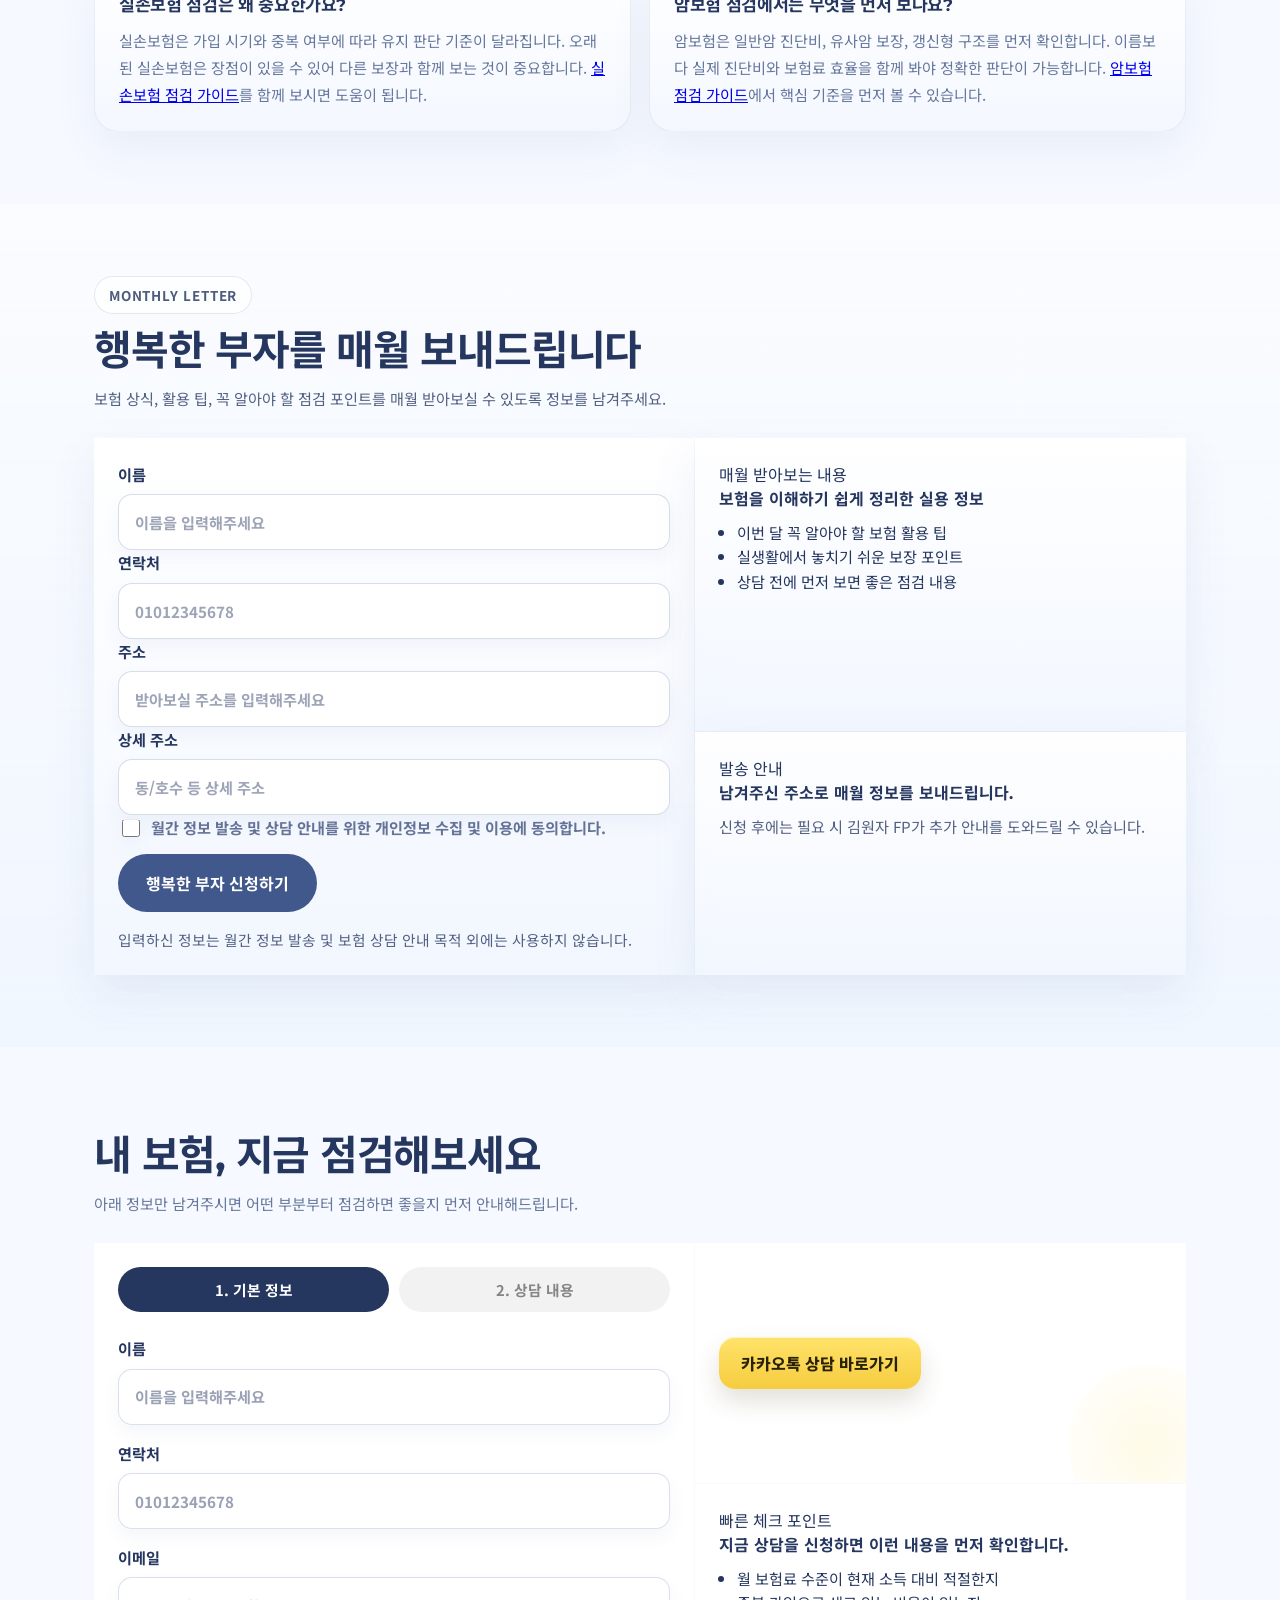
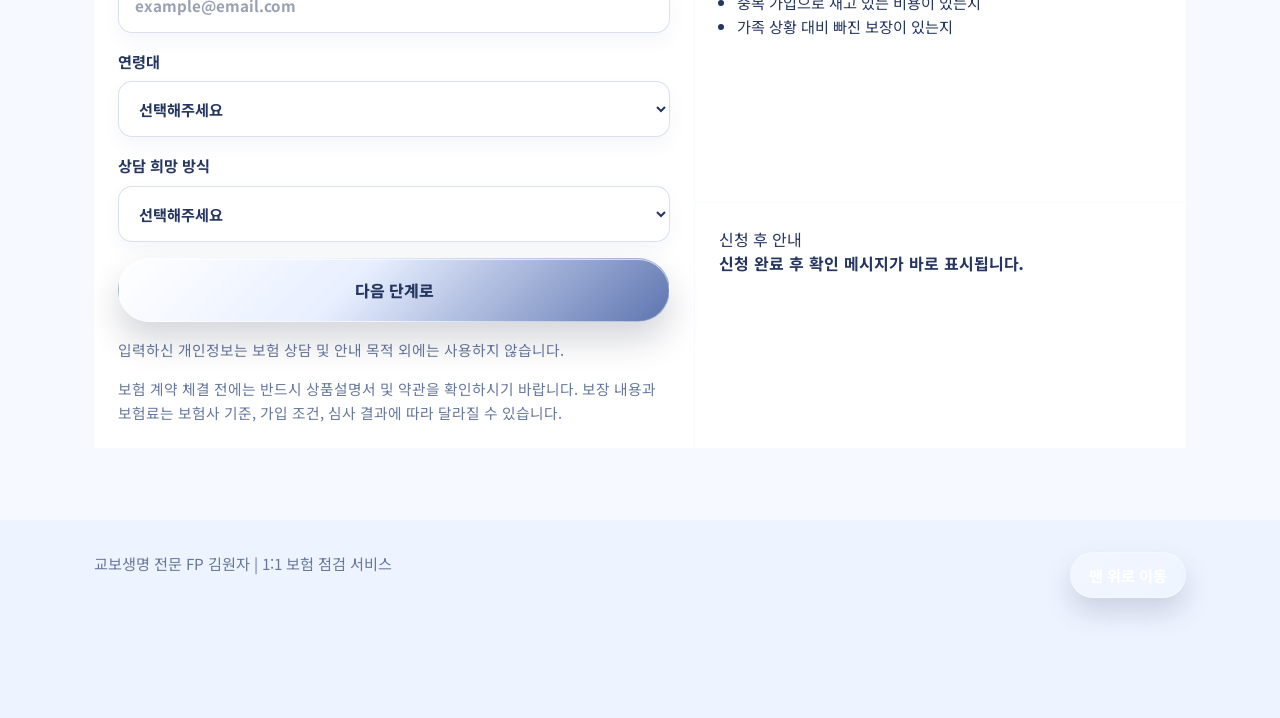
==== commit 49d8f19a: "Refine whitepaper violet theme and archive layout" ====
--- a/index.html
+++ b/index.html
@@ -188,7 +188,7 @@
       href="https://fonts.googleapis.com/css2?family=Montserrat:wght@500;700;800&family=Noto+Sans+KR:wght@400;500;700;800&display=swap"
       rel="stylesheet"
     />
-    <link rel="stylesheet" href="./styles.css?v=20260730-1" />
+    <link rel="stylesheet" href="./styles.css?v=20260730-4" />
   </head>
   <body>
     <div class="page-shell">
--- a/styles.css
+++ b/styles.css
@@ -617,6 +617,13 @@
   color: var(--ink);
 }
 
+.whitepaper-section.standalone {
+  background:
+    radial-gradient(circle at 18% 12%, rgba(255, 255, 255, 0.58), transparent 22%),
+    radial-gradient(circle at 82% 18%, rgba(221, 202, 255, 0.28), transparent 24%),
+    linear-gradient(180deg, rgba(248, 244, 255, 0.96), rgba(242, 236, 255, 0.98));
+}
+
 .section h2 {
   margin: 12px 0;
   font-size: var(--type-h2);
@@ -1635,6 +1642,20 @@
   background: rgba(103, 120, 157, 0.12);
 }
 
+.whitepaper-section.standalone .whitepaper-layout {
+  padding: 22px;
+  gap: 22px;
+  border-radius: 32px;
+  border: 1px solid rgba(198, 182, 255, 0.16);
+  background:
+    radial-gradient(circle at 14% 16%, rgba(255, 255, 255, 0.9), transparent 22%),
+    radial-gradient(circle at 82% 18%, rgba(224, 206, 255, 0.14), transparent 24%),
+    linear-gradient(135deg, rgba(251, 248, 255, 0.99), rgba(246, 241, 255, 0.98) 42%, rgba(253, 251, 255, 0.99) 100%);
+  box-shadow:
+    inset 0 1px 0 rgba(255, 255, 255, 0.94),
+    0 22px 48px rgba(150, 129, 212, 0.08);
+}
+
 .whitepaper-layout {
   grid-template-columns: minmax(260px, 320px) minmax(0, 1fr);
   align-items: start;
@@ -1676,6 +1697,20 @@
     inset 0 1px 0 rgba(255, 255, 255, 0.95);
 }
 
+.whitepaper-section.standalone .whitepaper-rail-card,
+.whitepaper-section.standalone .whitepaper-card,
+.whitepaper-section.standalone .whitepaper-footer,
+.whitepaper-section.standalone .whitepaper-month,
+.whitepaper-section.standalone .whitepaper-viewer {
+  border-radius: 24px;
+  border: 1px solid rgba(170, 147, 255, 0.16);
+  background:
+    linear-gradient(180deg, rgba(255, 255, 255, 0.99), rgba(249, 245, 255, 0.97));
+  box-shadow:
+    0 18px 40px rgba(109, 85, 185, 0.09),
+    inset 0 1px 0 rgba(255, 255, 255, 0.98);
+}
+
 .section:nth-of-type(odd) .whitepaper-rail-card,
 .section:nth-of-type(odd) .whitepaper-card,
 .section:nth-of-type(odd) .whitepaper-footer,
@@ -1733,6 +1768,33 @@
   background: rgba(138, 130, 245, 0.14);
 }
 
+.whitepaper-section.standalone .whitepaper-month {
+  transition:
+    transform 180ms ease,
+    border-color 180ms ease,
+    box-shadow 180ms ease,
+    background 180ms ease;
+}
+
+.whitepaper-section.standalone .whitepaper-month:hover {
+  transform: translateY(-2px);
+  border-color: rgba(145, 118, 238, 0.34);
+  background:
+    linear-gradient(180deg, rgba(255, 255, 255, 0.98), rgba(244, 237, 255, 0.98));
+  box-shadow:
+    0 16px 30px rgba(117, 91, 199, 0.12),
+    inset 0 1px 0 rgba(255, 255, 255, 0.98);
+}
+
+.whitepaper-section.standalone .whitepaper-month.is-active {
+  border-color: rgba(132, 96, 233, 0.54);
+  background:
+    linear-gradient(135deg, rgba(240, 232, 255, 0.98), rgba(231, 220, 255, 0.96));
+  box-shadow:
+    0 18px 34px rgba(117, 91, 199, 0.15),
+    inset 0 1px 0 rgba(255, 255, 255, 0.98);
+}
+
 .whitepaper-month small {
   display: block;
   margin-top: 4px;
@@ -1783,9 +1845,10 @@
   padding: 40px var(--page-gutter) 24px;
   min-height: 72svh;
   background:
-    radial-gradient(circle at 18% 18%, rgba(255, 255, 255, 0.6), transparent 34%),
-    radial-gradient(circle at 78% 22%, rgba(246, 199, 135, 0.18), transparent 26%),
-    linear-gradient(135deg, rgba(230, 238, 255, 0.98), rgba(214, 226, 251, 0.96) 42%, rgba(243, 247, 255, 0.94) 100%);
+    radial-gradient(circle at 18% 18%, rgba(255, 255, 255, 0.72), transparent 34%),
+    radial-gradient(circle at 80% 22%, rgba(214, 182, 255, 0.28), transparent 28%),
+    radial-gradient(circle at 62% 82%, rgba(255, 255, 255, 0.3), transparent 24%),
+    linear-gradient(135deg, rgba(245, 239, 255, 0.99), rgba(231, 220, 255, 0.97) 42%, rgba(249, 246, 255, 0.96) 100%);
   border-radius: 0 0 28px 28px;
   overflow: hidden;
 }
@@ -1815,6 +1878,10 @@
 .whitepaper-page-hero h1,
 .whitepaper-page-hero .hero-subcopy {
   color: var(--ink);
+}
+
+.whitepaper-page-hero .hero-masthead {
+  color: rgba(101, 82, 180, 0.88);
 }
 
 .whitepaper-page-hero .eyebrow {
@@ -1824,8 +1891,13 @@
   align-items: center;
   padding: 6px 12px;
   border-radius: 999px;
-  border: 1px solid rgba(48, 70, 116, 0.1);
-  background: rgba(255, 255, 255, 0.72);
+  border: 1px solid rgba(154, 126, 241, 0.22);
+  background:
+    linear-gradient(135deg, rgba(255, 255, 255, 0.88), rgba(243, 235, 255, 0.92));
+  color: #5f4fd0;
+  box-shadow:
+    inset 0 1px 0 rgba(255, 255, 255, 0.9),
+    0 12px 26px rgba(139, 111, 215, 0.1);
   font-size: 0.84rem;
   font-weight: 800;
   letter-spacing: 0.06em;
@@ -1839,8 +1911,44 @@
 
 .whitepaper-page-hero .hero-subcopy {
   max-width: 980px;
-  color: rgba(37, 54, 95, 0.82);
+  color: rgba(73, 62, 121, 0.86);
   text-shadow: none;
+}
+
+.whitepaper-page-hero .hero-actions .primary-button {
+  background:
+    linear-gradient(135deg, rgba(131, 103, 226, 0.96), rgba(166, 123, 233, 0.94)),
+    linear-gradient(120deg, rgba(255, 255, 255, 0.16), rgba(255, 255, 255, 0));
+  color: #fff;
+  box-shadow:
+    inset 0 1px 0 rgba(255, 255, 255, 0.22),
+    0 22px 38px rgba(122, 91, 206, 0.24);
+}
+
+.whitepaper-page-hero .hero-actions .secondary-button,
+.whitepaper-cta.secondary-button {
+  background:
+    linear-gradient(135deg, rgba(255, 255, 255, 0.94), rgba(243, 235, 255, 0.96)),
+    linear-gradient(120deg, rgba(255, 255, 255, 0.24), rgba(255, 255, 255, 0));
+  color: #5a49c8;
+  border-color: rgba(155, 125, 241, 0.22);
+  box-shadow:
+    inset 0 1px 0 rgba(255, 255, 255, 0.92),
+    0 18px 34px rgba(131, 104, 215, 0.14);
+}
+
+.whitepaper-page-hero .hero-actions .primary-button:hover {
+  background:
+    linear-gradient(135deg, rgba(141, 112, 232, 0.98), rgba(177, 133, 239, 0.96)),
+    linear-gradient(120deg, rgba(255, 255, 255, 0.18), rgba(255, 255, 255, 0));
+}
+
+.whitepaper-page-hero .hero-actions .secondary-button:hover,
+.whitepaper-cta.secondary-button:hover {
+  background:
+    linear-gradient(135deg, rgba(255, 255, 255, 0.98), rgba(247, 241, 255, 0.98)),
+    linear-gradient(120deg, rgba(255, 255, 255, 0.26), rgba(255, 255, 255, 0));
+  color: #513fc0;
 }
 
 .whitepaper-hero,
@@ -1857,13 +1965,13 @@
   padding: 6px 12px;
   border-radius: 999px;
   background:
-    linear-gradient(135deg, rgba(255, 255, 255, 0.94), rgba(225, 234, 255, 0.88)),
+    linear-gradient(135deg, rgba(255, 255, 255, 0.96), rgba(241, 233, 255, 0.9)),
     linear-gradient(120deg, rgba(255, 255, 255, 0.26), rgba(255, 255, 255, 0));
-  color: var(--ink);
-  border: 1px solid rgba(255, 255, 255, 0.34);
+  color: #6552dc;
+  border: 1px solid rgba(167, 140, 247, 0.22);
   box-shadow:
     inset 0 1px 0 rgba(255, 255, 255, 0.72),
-    0 10px 24px rgba(27, 46, 92, 0.14);
+    0 10px 24px rgba(120, 94, 199, 0.14);
   font-size: 0.84rem;
   font-weight: 800;
   letter-spacing: 0.06em;
@@ -1884,7 +1992,7 @@
 .whitepaper-summary {
   margin: 18px 0 0;
   padding-left: 18px;
-  border-left: 2px solid rgba(138, 130, 245, 0.42);
+  border-left: 3px solid rgba(155, 127, 246, 0.56);
   color: inherit;
   line-height: 1.8;
 }
@@ -1893,14 +2001,14 @@
 .whitepaper-check-grid,
 .surgery-class-grid {
   display: grid;
-  gap: 1px;
-  background: rgba(103, 120, 157, 0.12);
+  gap: 18px;
+  background: transparent;
 }
 
 .section:nth-of-type(odd) .whitepaper-grid,
 .section:nth-of-type(odd) .whitepaper-check-grid,
 .section:nth-of-type(odd) .surgery-class-grid {
-  background: rgba(103, 120, 157, 0.12);
+  background: transparent;
 }
 
 .whitepaper-grid {
@@ -1915,12 +2023,12 @@
   font-weight: 800;
   letter-spacing: 0.08em;
   text-transform: uppercase;
-  color: rgba(37, 54, 95, 0.72);
+  color: rgba(104, 79, 186, 0.78);
 }
 
 .section:nth-of-type(odd) .whitepaper-card > span,
 .section:nth-of-type(odd) .whitepaper-card-head span {
-  color: rgba(37, 54, 95, 0.72);
+  color: rgba(104, 79, 186, 0.78);
 }
 
 .whitepaper-card-head {
@@ -2138,6 +2246,17 @@
   color: inherit;
 }
 
+.whitepaper-quote p:first-of-type {
+  font-size: 1.08rem;
+  font-weight: 800;
+  line-height: 1.65;
+  color: #2b3571;
+}
+
+.whitepaper-quote p:not(:first-of-type) {
+  color: rgba(37, 54, 95, 0.9);
+}
+
 .surgery-class-card,
 .whitepaper-check-item {
   padding: 20px;
@@ -2168,6 +2287,45 @@
 
 .whitepaper-quote {
   flex: 1.1;
+  position: relative;
+  padding: 22px 24px 22px 26px;
+  border-radius: 24px;
+  border: 1px solid rgba(138, 130, 245, 0.2);
+  background:
+    radial-gradient(circle at top right, rgba(166, 125, 255, 0.12), transparent 34%),
+    linear-gradient(135deg, rgba(128, 96, 232, 0.08), rgba(255, 255, 255, 0.98) 28%),
+    linear-gradient(180deg, rgba(255, 255, 255, 0.99), rgba(246, 244, 255, 0.98));
+  box-shadow:
+    0 18px 40px rgba(86, 83, 177, 0.1),
+    inset 0 1px 0 rgba(255, 255, 255, 0.95);
+  overflow: hidden;
+}
+
+.whitepaper-quote::before {
+  content: "IMPORTANT POINT";
+  display: inline-flex;
+  min-height: 30px;
+  align-items: center;
+  padding: 4px 12px;
+  margin-bottom: 12px;
+  border-radius: 999px;
+  background: linear-gradient(135deg, rgba(127, 95, 232, 0.18), rgba(164, 124, 255, 0.1));
+  color: #6552dc;
+  font-size: 0.72rem;
+  font-weight: 800;
+  letter-spacing: 0.12em;
+}
+
+.whitepaper-quote::after {
+  content: "";
+  position: absolute;
+  left: 0;
+  top: 20px;
+  bottom: 20px;
+  width: 5px;
+  border-radius: 999px;
+  background: linear-gradient(180deg, rgba(123, 91, 230, 0.92), rgba(181, 116, 214, 0.72));
+  box-shadow: 0 0 0 1px rgba(255, 255, 255, 0.2);
 }
 
 .whitepaper-consult {
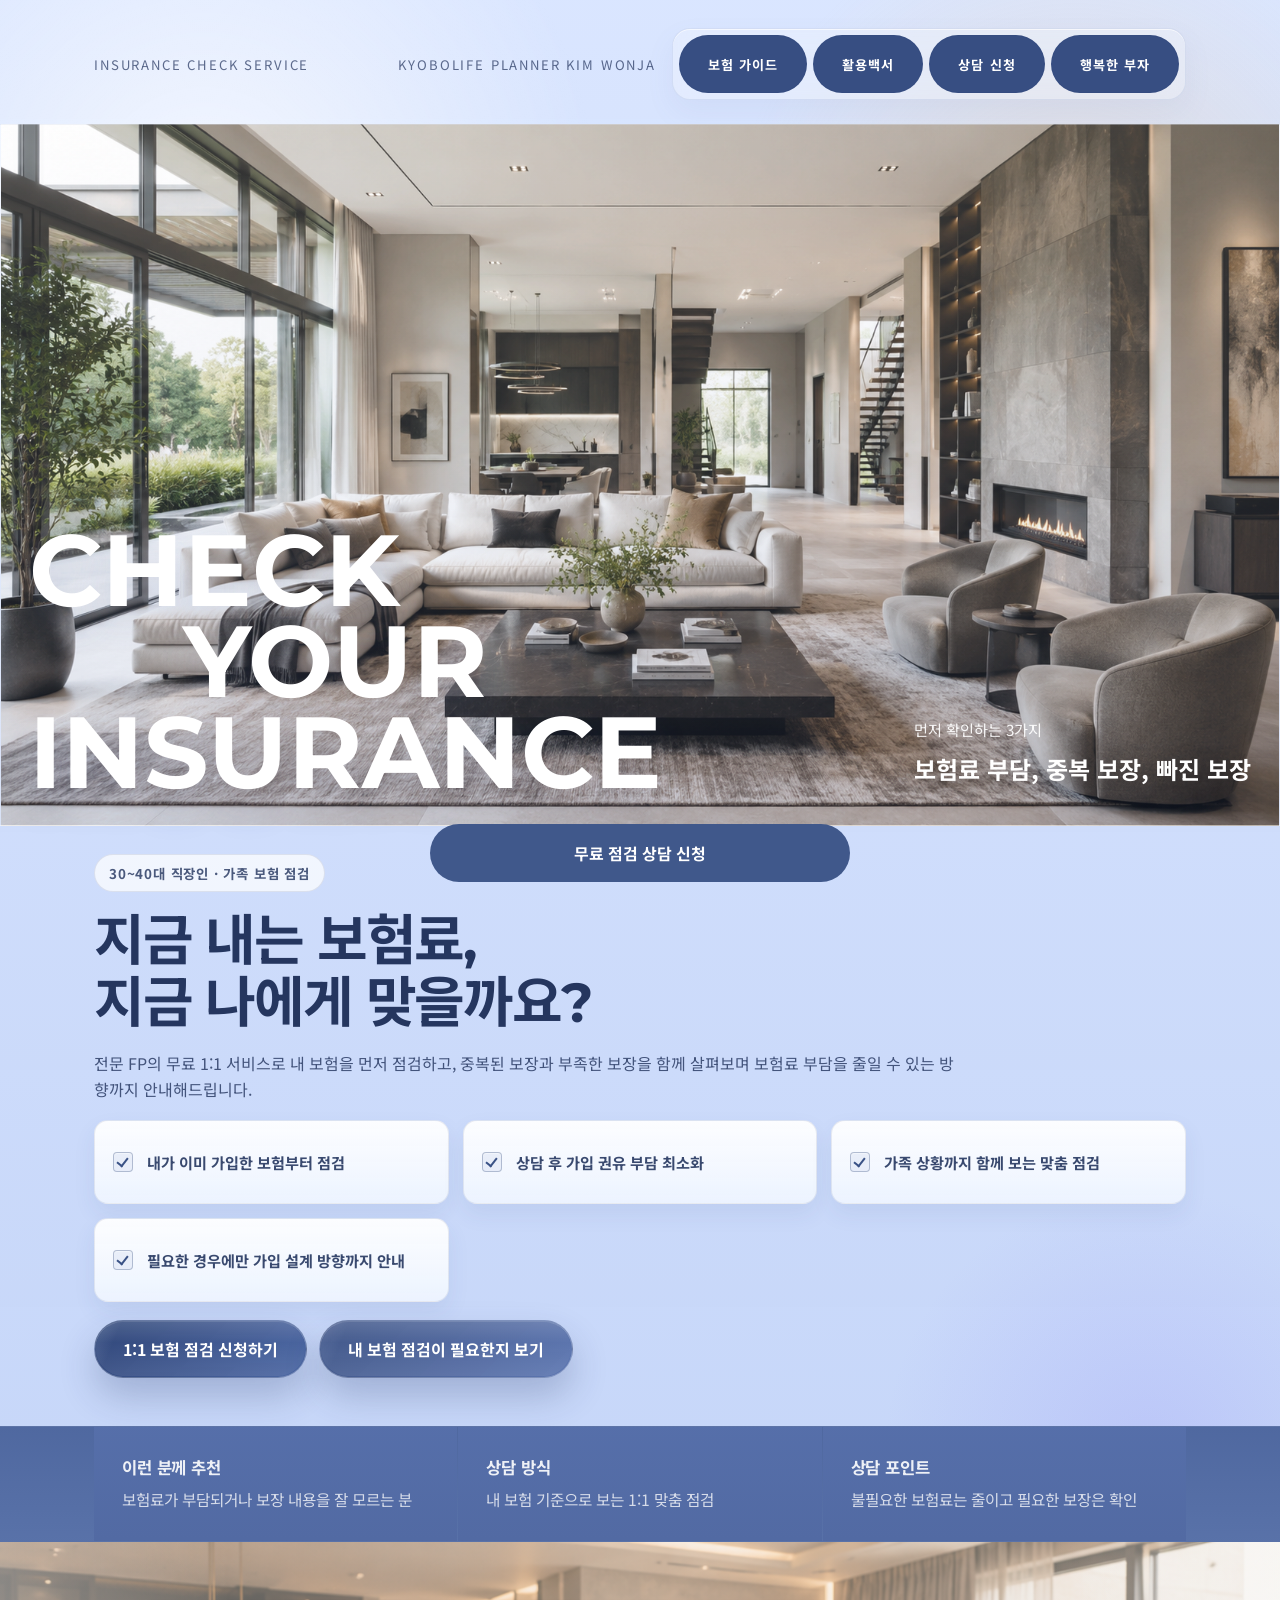
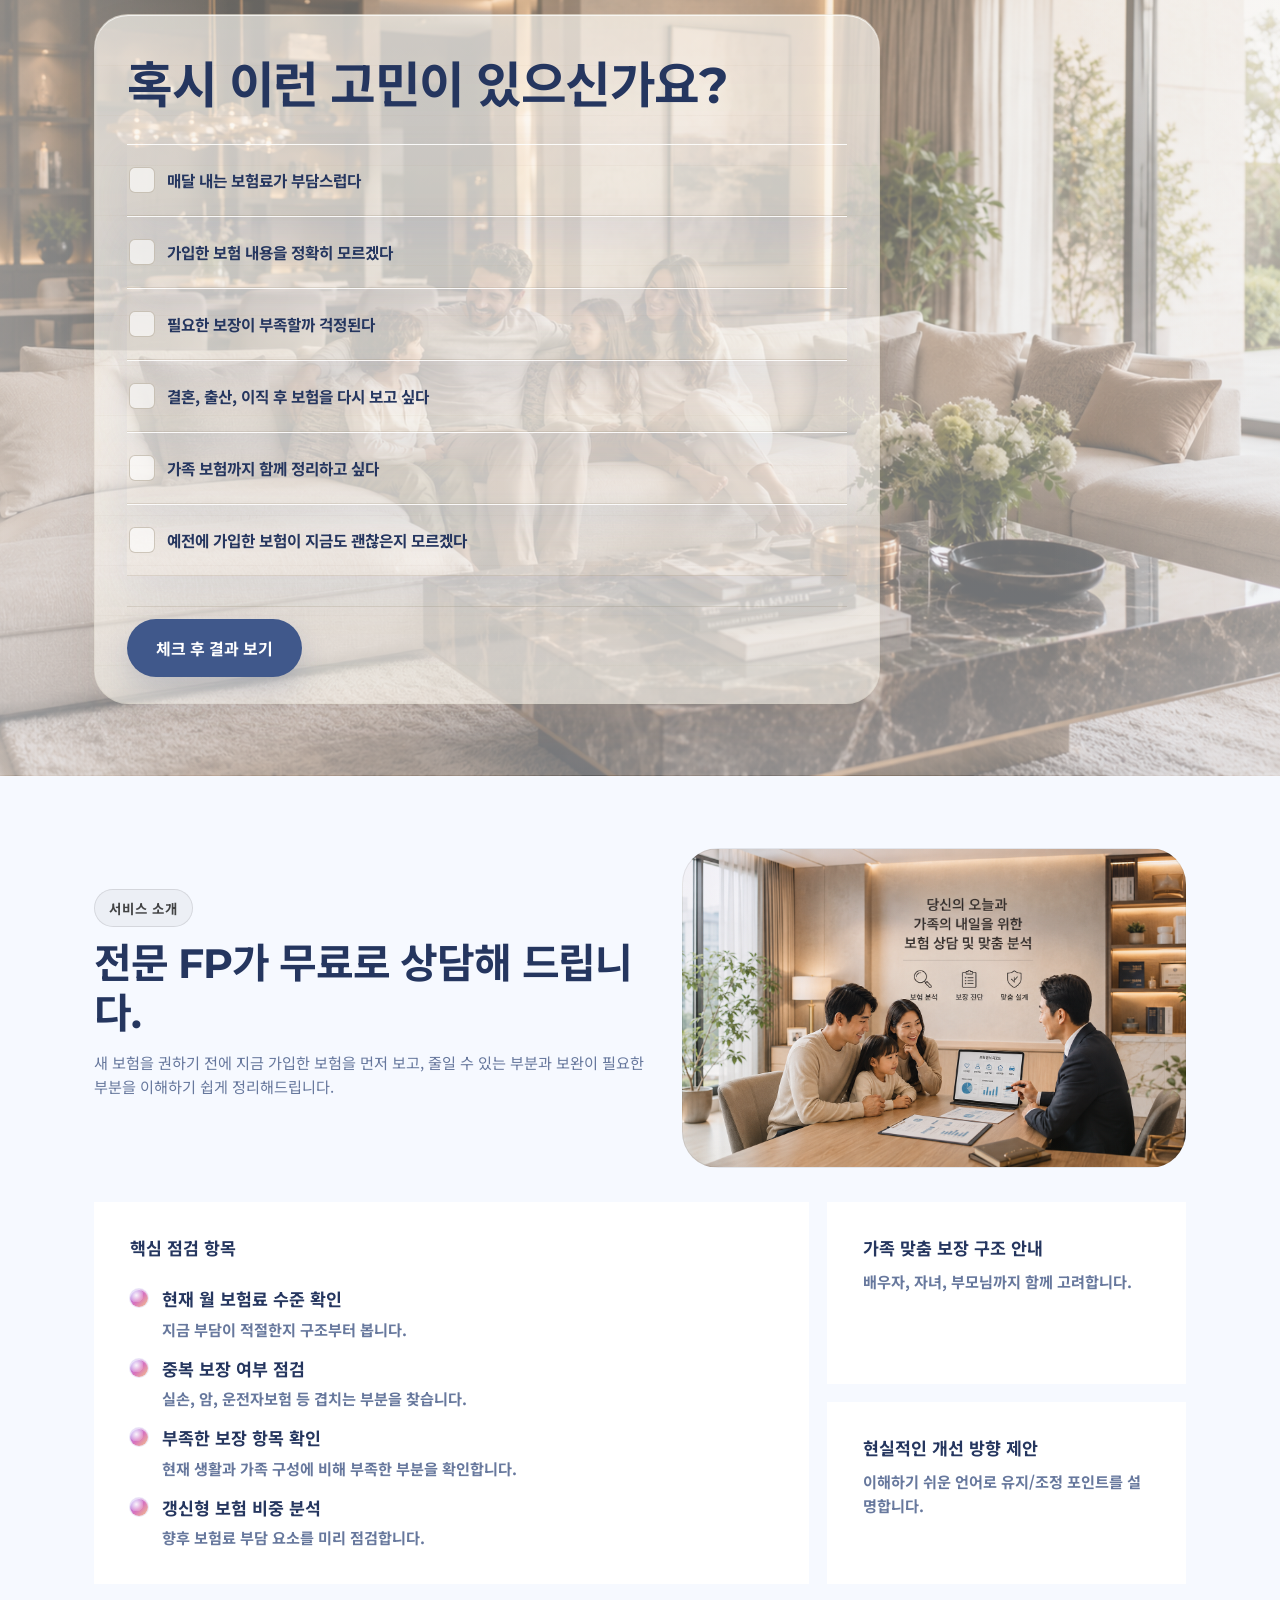
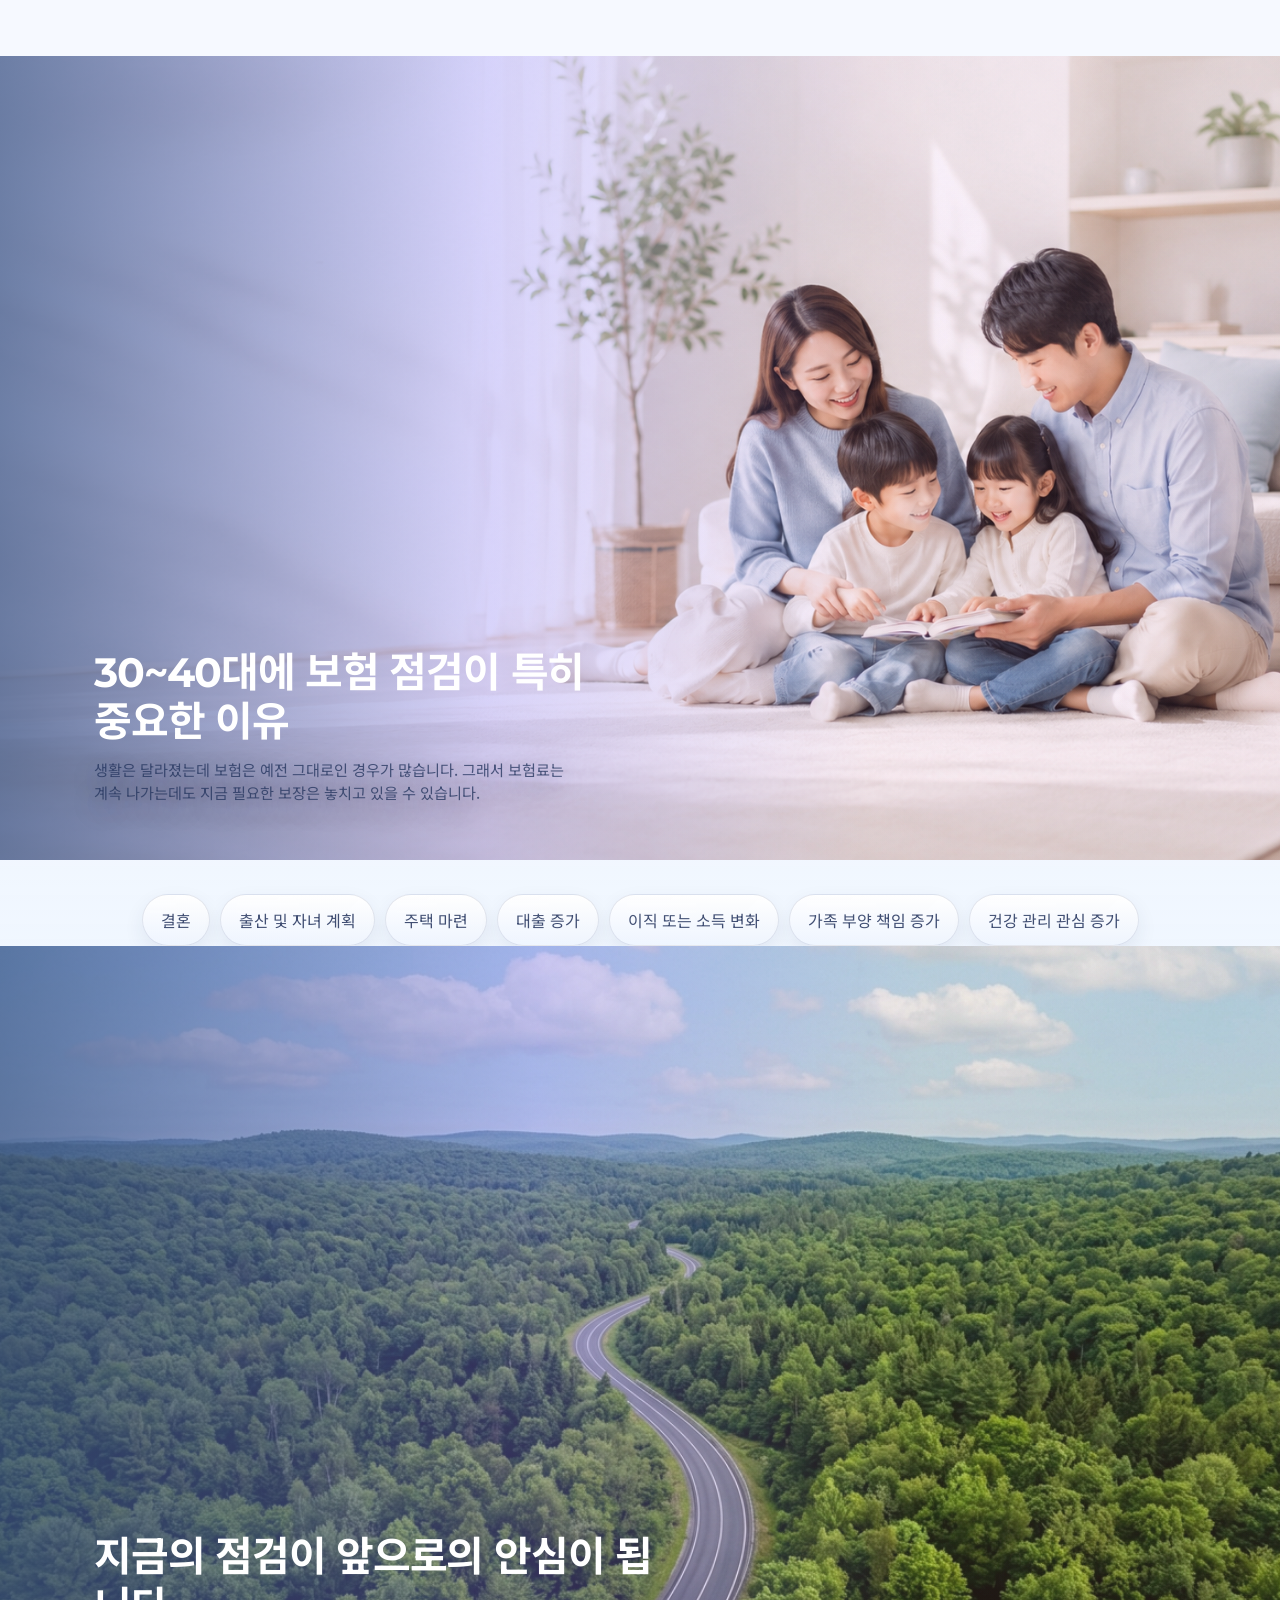
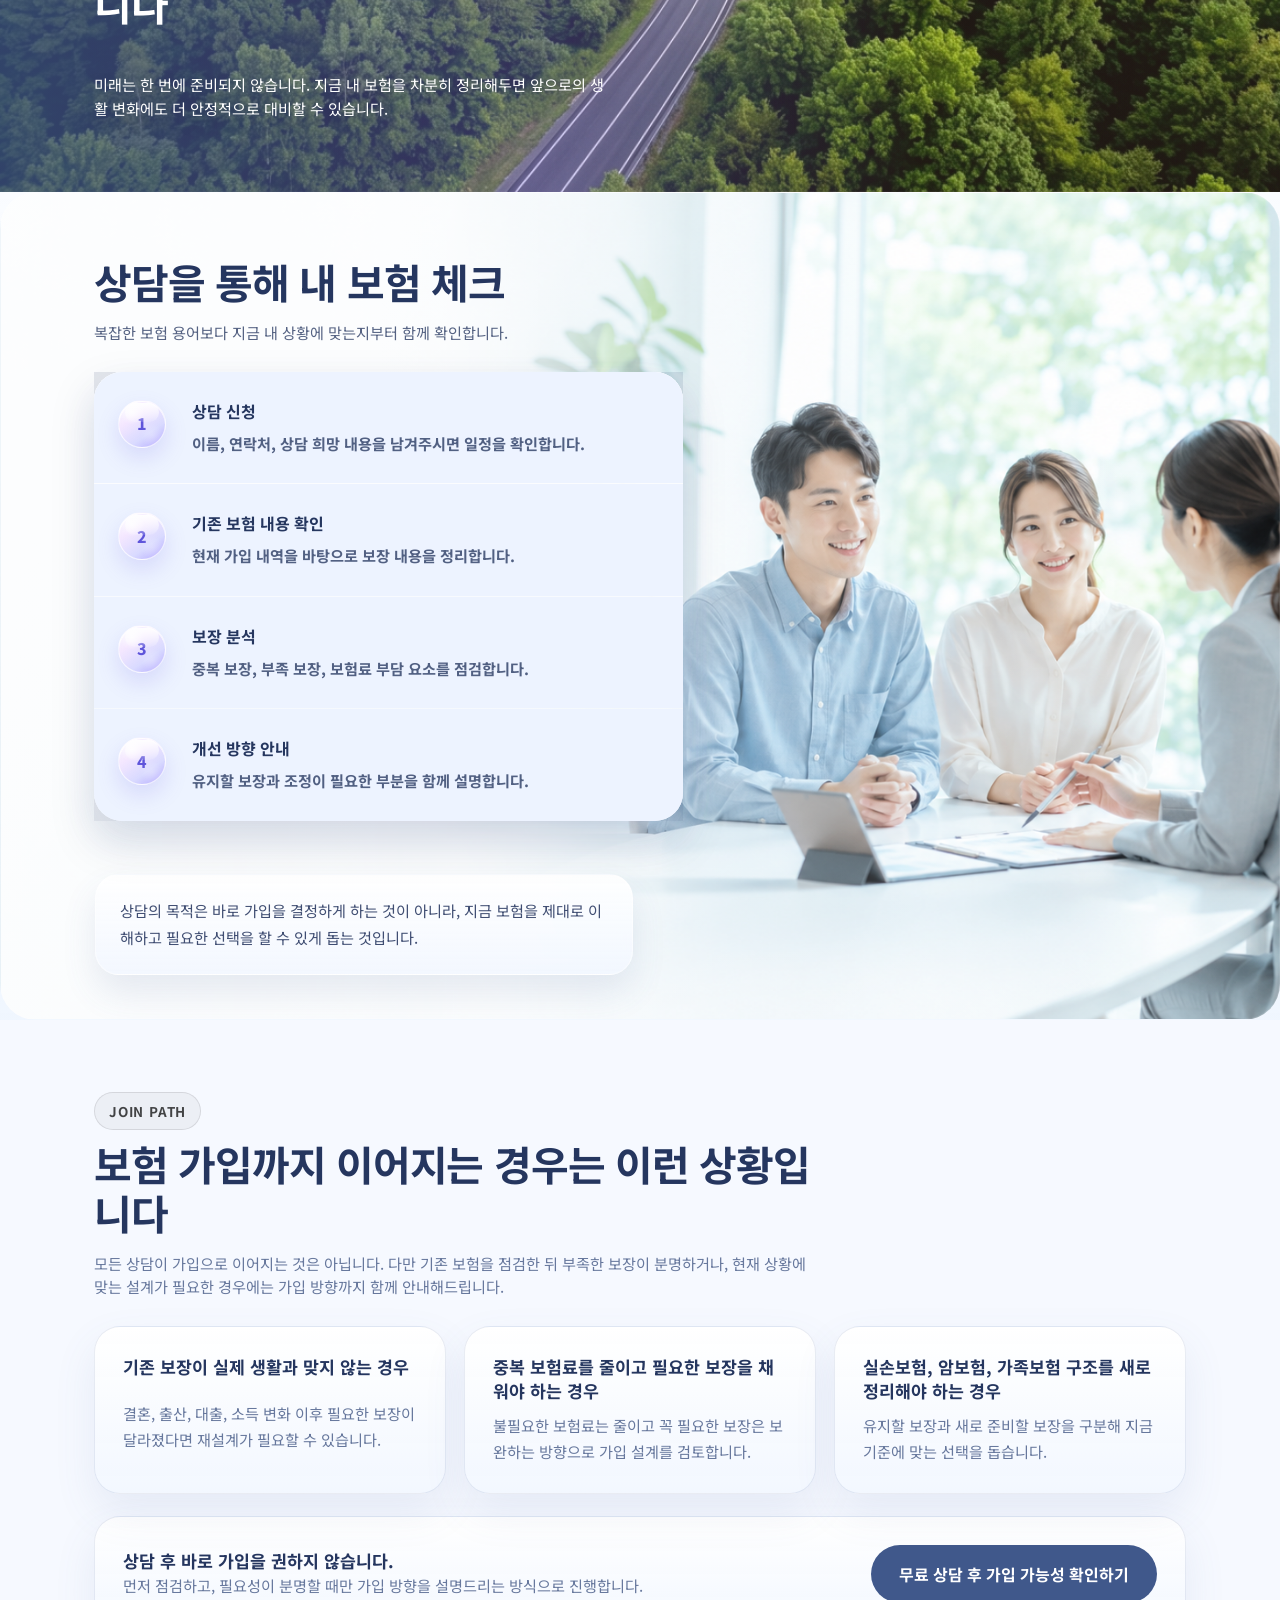
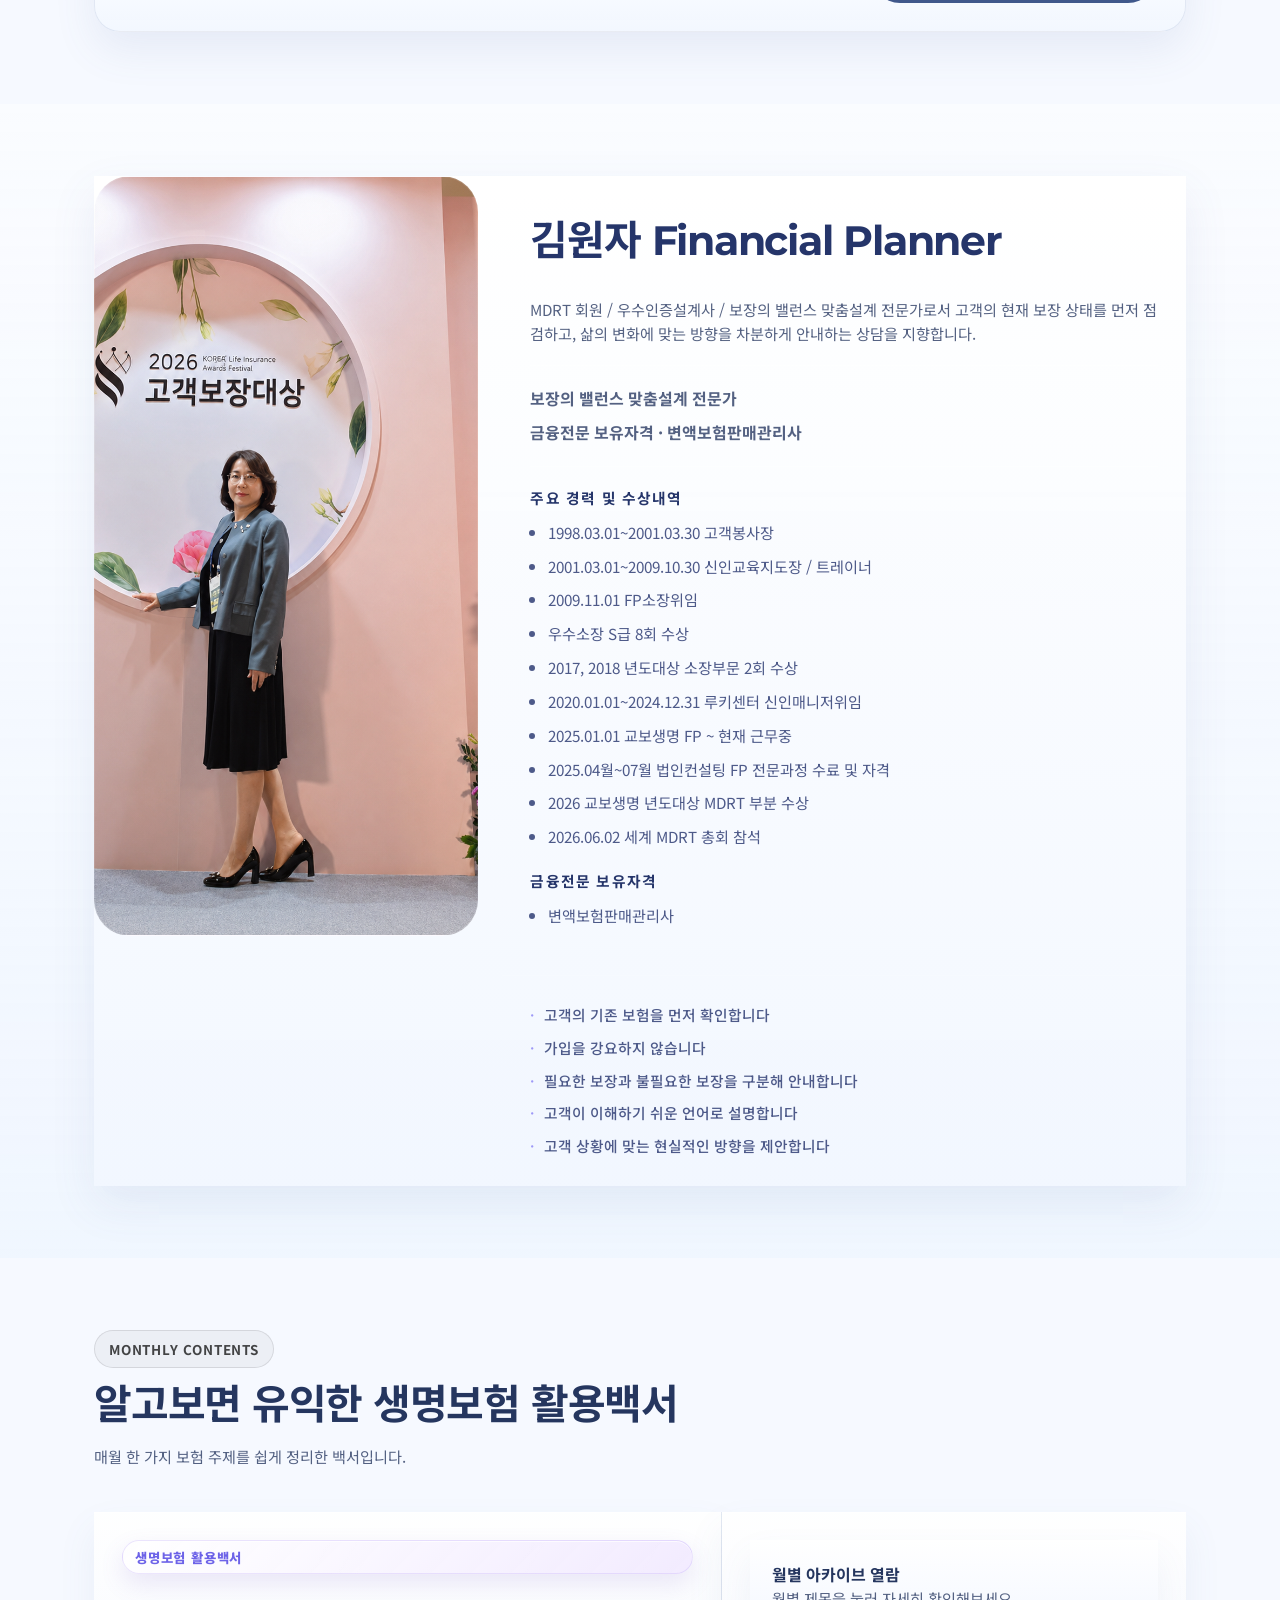
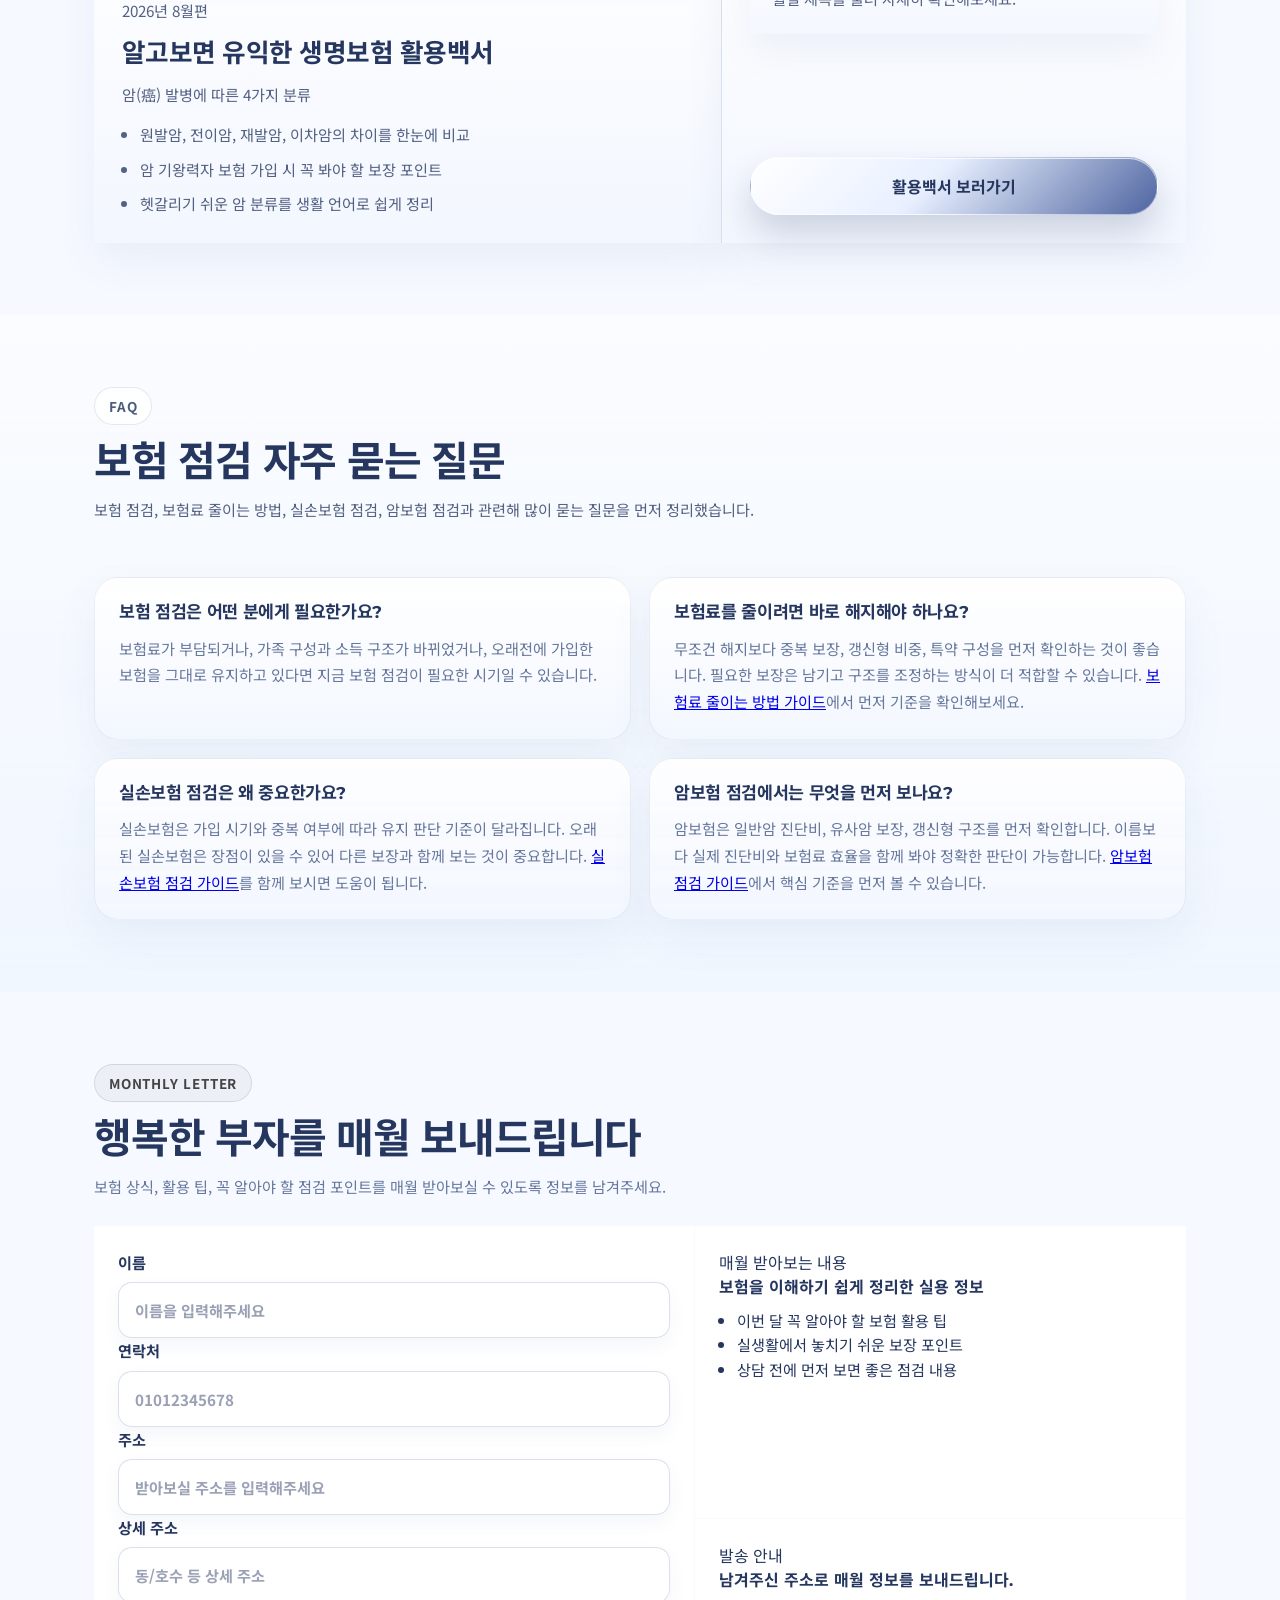
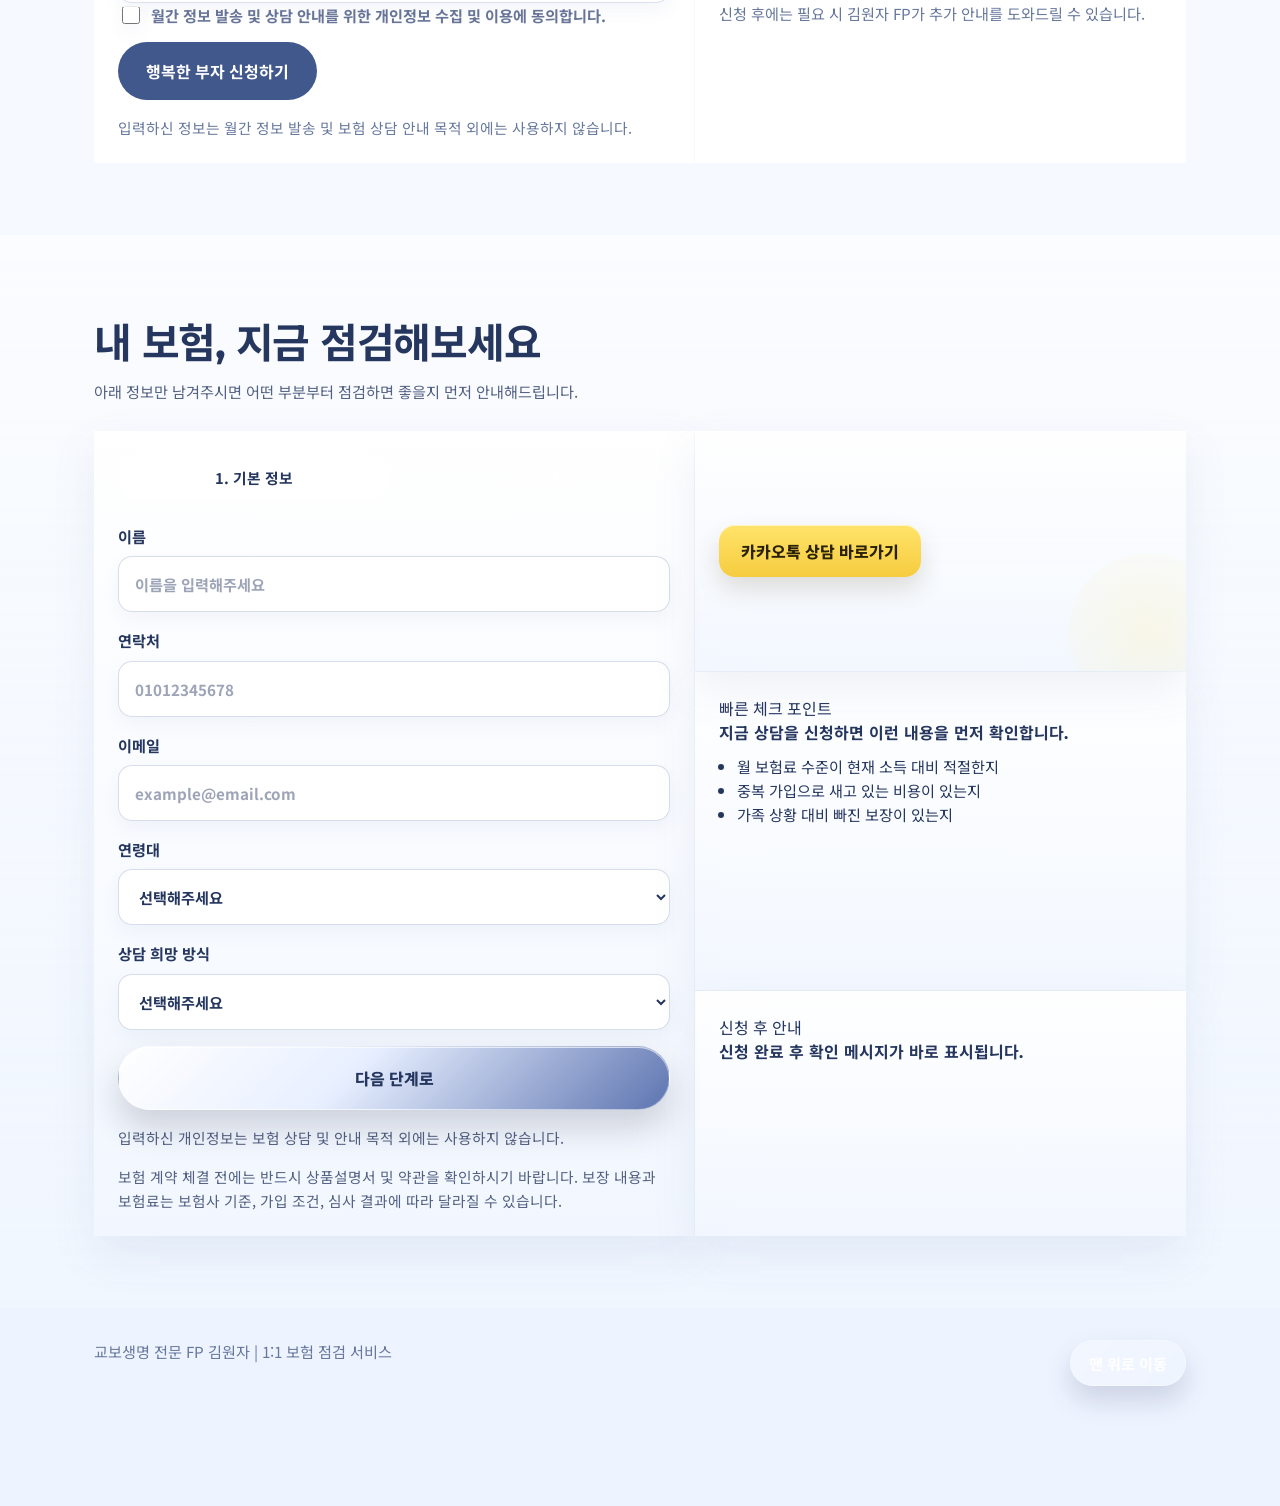
==== commit 2beb0a2f: "Refine guide archive layout and reporting" ====
--- a/index.html
+++ b/index.html
@@ -188,7 +188,7 @@
       href="https://fonts.googleapis.com/css2?family=Montserrat:wght@500;700;800&family=Noto+Sans+KR:wght@400;500;700;800&display=swap"
       rel="stylesheet"
     />
-    <link rel="stylesheet" href="./styles.css?v=20260730-4" />
+    <link rel="stylesheet" href="./styles.css?v=20260815-3" />
   </head>
   <body>
     <div class="page-shell">
@@ -199,11 +199,17 @@
             <span>KYOBOLIFE PLANNER KIM WONJA</span>
           </div>
           <div class="hero-masthead-actions">
-            <a class="secondary-button button-link hero-masthead-link" href="#search-guide">
+            <a class="secondary-button button-link hero-masthead-link" href="./guide-archive.html">
               보험 가이드
             </a>
-            <a class="secondary-button button-link hero-masthead-link" href="./whitepaper.html">
-              생명보험 활용백서
+            <a class="secondary-button button-link hero-masthead-link" href="#whitepaper">
+              활용백서
+            </a>
+            <a class="secondary-button button-link hero-masthead-link" href="#lead-form">
+              상담 신청
+            </a>
+            <a class="secondary-button button-link hero-masthead-link" href="#happy-rich">
+              행복한 부자
             </a>
           </div>
         </div>
@@ -462,16 +468,17 @@
                 </article>
               </div>
 
+            </div>
+
+            <div
+              class="image-figure process-figure"
+              aria-label="상담을 통해 내 보험 체크 상담 이미지"
+            >
               <p class="process-note">
                 상담의 목적은 바로 가입을 결정하게 하는 것이 아니라, 지금 보험을 제대로 이해하고
                 필요한 선택을 할 수 있게 돕는 것입니다.
               </p>
             </div>
-
-            <div
-              class="image-figure process-figure"
-              aria-label="상담을 통해 내 보험 체크 상담 이미지"
-            ></div>
           </div>
         </section>
 
@@ -563,66 +570,12 @@
           </div>
         </section>
 
-        <section class="section topic-guide-section" id="search-guide">
-          <div class="whitepaper-shell">
-            <div class="whitepaper-intro">
-              <span class="section-kicker">Search Guide</span>
-              <h2>검색으로 많이 찾는 보험 점검 가이드</h2>
-              <p>
-                보험 점검이 필요한 상황별로 내용을 나눠 정리했습니다. 내 상황과 가까운 주제를
-                먼저 읽어보시고 무료 상담으로 이어가실 수 있습니다.
-              </p>
-            </div>
-
-            <div class="topic-guide-grid">
-              <article class="whitepaper-card topic-guide-card">
-                <span>30대 보험 점검</span>
-                <p>
-                  결혼, 출산, 대출, 소득 변화가 많은 30대에게 필요한 보험 점검 포인트를
-                  정리했습니다.
-                </p>
-                <a class="primary-button button-link" href="./30s-insurance-check.html">30대 보험 점검 보기</a>
-              </article>
-
-              <article class="whitepaper-card topic-guide-card">
-                <span>보험료 줄이는 방법</span>
-                <p>
-                  보험료가 부담될 때 무조건 해지보다 먼저 확인해야 할 핵심 체크포인트를
-                  소개합니다.
-                </p>
-                <a class="primary-button button-link" href="./reduce-insurance-premium.html">보험료 줄이는 방법 보기</a>
-              </article>
-
-              <article class="whitepaper-card topic-guide-card">
-                <span>실손보험 점검</span>
-                <p>
-                  오래된 실손보험과 최근 실손보험의 차이, 중복 여부, 유지 포인트를
-                  정리했습니다.
-                </p>
-                <a class="primary-button button-link" href="./silson-insurance-check.html">실손보험 점검 보기</a>
-              </article>
-
-              <article class="whitepaper-card topic-guide-card">
-                <span>암보험 점검</span>
-                <p>
-                  암보험 진단비, 유사암 보장, 갱신형 구조를 점검할 때 꼭 봐야 할 내용을
-                  소개합니다.
-                </p>
-                <a class="primary-button button-link" href="./cancer-insurance-check.html">암보험 점검 보기</a>
-              </article>
-            </div>
-          </div>
-        </section>
-
         <section class="section whitepaper-section" id="whitepaper">
           <div class="whitepaper-shell">
             <div class="whitepaper-intro">
               <span class="section-kicker">Monthly Contents</span>
               <h2>알고보면 유익한 생명보험 활용백서</h2>
-              <p>
-                매월 한 가지 보험 주제를 쉽게 풀어 정리한 백서입니다. 랜딩에서는 최신호만
-                미리 보고, 상세 내용은 전용 페이지에서 월별로 클릭해 확인하실 수 있습니다.
-              </p>
+              <p>매월 한 가지 보험 주제를 쉽게 정리한 백서입니다.</p>
             </div>
 
             <div class="whitepaper-teaser">
@@ -637,7 +590,7 @@
               <div class="whitepaper-teaser-action">
                 <div class="whitepaper-rail-card">
                   <strong>월별 아카이브 열람</strong>
-                  <p>백서 전용 페이지에서 월별 제목을 클릭해 자세한 내용을 확인해보세요.</p>
+                  <p>월별 제목을 눌러 자세히 확인해보세요.</p>
                 </div>
                 <a class="primary-button button-link" href="./whitepaper.html">활용백서 보러가기</a>
               </div>
@@ -670,7 +623,7 @@
                 <p>
                   무조건 해지보다 중복 보장, 갱신형 비중, 특약 구성을 먼저 확인하는 것이
                   좋습니다. 필요한 보장은 남기고 구조를 조정하는 방식이 더 적합할 수 있습니다.
-                  <a href="./reduce-insurance-premium.html">보험료 줄이는 방법 가이드</a>에서 먼저
+                  <a href="./reduce-insurance-premium.html" target="_blank" rel="noopener noreferrer">보험료 줄이는 방법 가이드</a>에서 먼저
                   기준을 확인해보세요.
                 </p>
               </article>
@@ -680,7 +633,7 @@
                 <p>
                   실손보험은 가입 시기와 중복 여부에 따라 유지 판단 기준이 달라집니다.
                   오래된 실손보험은 장점이 있을 수 있어 다른 보장과 함께 보는 것이 중요합니다.
-                  <a href="./silson-insurance-check.html">실손보험 점검 가이드</a>를 함께 보시면
+                  <a href="./silson-insurance-check.html" target="_blank" rel="noopener noreferrer">실손보험 점검 가이드</a>를 함께 보시면
                   도움이 됩니다.
                 </p>
               </article>
@@ -690,7 +643,7 @@
                 <p>
                   암보험은 일반암 진단비, 유사암 보장, 갱신형 구조를 먼저 확인합니다. 이름보다
                   실제 진단비와 보험료 효율을 함께 봐야 정확한 판단이 가능합니다.
-                  <a href="./cancer-insurance-check.html">암보험 점검 가이드</a>에서 핵심 기준을
+                  <a href="./cancer-insurance-check.html" target="_blank" rel="noopener noreferrer">암보험 점검 가이드</a>에서 핵심 기준을
                   먼저 볼 수 있습니다.
                 </p>
               </article>
@@ -918,6 +871,7 @@
     </div>
 
     <script src="./whitepaper-data.js?v=20260730-2"></script>
+    <script src="./guide-data.js?v=20260815-1"></script>
     <script src="./site-config.js?v=20260718-1"></script>
     <script src="./script.js?v=20260727-2"></script>
   </body>
--- a/styles.css
+++ b/styles.css
@@ -125,48 +125,93 @@
 .hero-masthead-actions {
   display: flex;
   flex-wrap: wrap;
-  gap: 10px;
+  gap: 6px;
   align-items: center;
+  padding: 6px;
+  border: 1px solid rgba(129, 150, 201, 0.18);
+  border-radius: 18px;
+  background: rgba(255, 255, 255, 0.28);
+  box-shadow:
+    inset 0 1px 0 rgba(255, 255, 255, 0.62),
+    0 12px 28px rgba(113, 132, 184, 0.08);
+  backdrop-filter: blur(14px);
+  -webkit-backdrop-filter: blur(14px);
 }
 
 .hero-masthead-link {
   position: relative;
-  overflow: hidden;
-  min-height: 42px;
-  padding: 0 18px;
-  font-size: 0.76rem;
-  font-weight: 800;
+  min-height: 34px;
+  padding: 0 14px;
+  font-size: 0.75rem;
+  font-weight: 700;
   letter-spacing: 0.08em;
   white-space: nowrap;
-  color: #ffffff;
-  background:
-    linear-gradient(135deg, rgba(45, 71, 125, 0.98) 0%, rgba(74, 103, 168, 0.96) 54%, rgba(121, 147, 205, 0.92) 100%);
-  border: 1px solid rgba(255, 255, 255, 0.24);
-  box-shadow:
-    0 14px 28px rgba(26, 42, 82, 0.2),
-    inset 0 1px 0 rgba(255, 255, 255, 0.22);
+  color: rgba(43, 60, 106, 0.76);
+  background: transparent;
+  border: 1px solid transparent;
+  border-radius: 14px;
+  box-shadow: none;
+  transition:
+    color 180ms ease,
+    background-color 180ms ease,
+    border-color 180ms ease,
+    opacity 180ms ease,
+    transform 180ms ease;
 }
 
 .hero-masthead-link::before {
   content: "";
   position: absolute;
-  inset: 0;
-  background:
-    linear-gradient(
-      118deg,
-      rgba(255, 255, 255, 0.58) 0%,
-      rgba(255, 255, 255, 0.28) 18%,
-      rgba(255, 255, 255, 0.12) 32%,
-      transparent 52%
-    );
-  pointer-events: none;
+  left: 14px;
+  right: 14px;
+  bottom: 6px;
+  height: 1px;
+  background: linear-gradient(90deg, rgba(113, 132, 184, 0), rgba(113, 132, 184, 0.52), rgba(113, 132, 184, 0));
+  opacity: 0.72;
+  transform: scaleX(0);
+  transition:
+    opacity 180ms ease,
+    transform 180ms ease;
 }
 
 .hero-masthead-link:hover {
-  color: #ffffff;
-  box-shadow:
-    0 18px 32px rgba(26, 42, 82, 0.24),
-    inset 0 1px 0 rgba(255, 255, 255, 0.3);
+  color: #253b74;
+  background: rgba(255, 255, 255, 0.46);
+  border-color: rgba(129, 150, 201, 0.18);
+  opacity: 1;
+  transform: translateY(-1px);
+}
+
+.hero-masthead-link:hover::before {
+  opacity: 1;
+  transform: scaleX(1);
+}
+
+.hero-masthead-current {
+  color: #324a80;
+  background: rgba(255, 255, 255, 0.96);
+  border: 1px solid rgba(184, 198, 230, 0.72);
+  box-shadow:
+    0 8px 20px rgba(97, 118, 170, 0.08),
+    inset 0 1px 0 rgba(255, 255, 255, 0.92);
+}
+
+.hero-masthead-current::before {
+  content: "";
+  position: absolute;
+  left: 14px;
+  right: 14px;
+  bottom: 6px;
+  height: 1px;
+  background: linear-gradient(90deg, rgba(136, 154, 205, 0), rgba(136, 154, 205, 0.9), rgba(136, 154, 205, 0));
+  opacity: 1;
+  transform: scaleX(1);
+}
+
+.hero-masthead-current:hover {
+  color: #324a80;
+  background: rgba(255, 255, 255, 0.96);
+  transform: none;
 }
 
 .hero-grid {
@@ -1190,6 +1235,8 @@
 .process-figure {
   position: absolute;
   inset: 0;
+  display: flex;
+  align-items: flex-end;
   min-height: 0;
   border-radius: 0;
   border: 0;
@@ -1209,10 +1256,25 @@
 }
 
 .process-note {
-  margin: 20px 0 0;
-  max-width: 620px;
-  color: rgba(37, 54, 95, 0.82);
+  position: absolute;
+  left: var(--page-gutter);
+  bottom: 44px;
+  z-index: 1;
+  margin: 0;
+  max-width: min(42vw, 640px);
+  padding: 22px 24px;
+  border: 1px solid rgba(255, 255, 255, 0.42);
+  border-radius: 24px;
+  background:
+    linear-gradient(180deg, rgba(255, 255, 255, 0.9), rgba(241, 246, 255, 0.84)),
+    rgba(255, 255, 255, 0.2);
+  color: rgba(37, 54, 95, 0.88);
   line-height: 1.8;
+  box-shadow:
+    0 18px 34px rgba(76, 95, 148, 0.12),
+    inset 0 1px 0 rgba(255, 255, 255, 0.78);
+  backdrop-filter: blur(10px);
+  -webkit-backdrop-filter: blur(10px);
 }
 
 .section:nth-of-type(odd) .process-note {
@@ -1511,6 +1573,19 @@
 .advisor-copy {
   display: grid;
   gap: 20px;
+  color: #2b366f;
+}
+
+.advisor-copy h2,
+.advisor-copy strong,
+.advisor-specialties strong,
+.advisor-philosophy p {
+  color: #25356a;
+}
+
+.advisor-copy p,
+.advisor-specialties li {
+  color: rgba(59, 72, 124, 0.9);
 }
 
 .advisor-philosophy {
@@ -1569,7 +1644,7 @@
   font-size: 0.92rem;
   font-weight: 500;
   line-height: 1.55;
-  color: rgba(255, 255, 255, 0.84);
+  color: rgba(59, 72, 124, 0.9);
 }
 
 .advisor-principles li::before {
@@ -1581,7 +1656,7 @@
 }
 
 .section:nth-of-type(odd) .advisor-principles li {
-  color: rgba(13, 13, 13, 0.6);
+  color: rgba(59, 72, 124, 0.9);
 }
 
 .section:nth-of-type(even) .advisor-principles {
@@ -1842,8 +1917,8 @@
 
 .whitepaper-page-hero {
   position: relative;
-  padding: 40px var(--page-gutter) 24px;
-  min-height: 72svh;
+  padding: 28px var(--page-gutter) 0;
+  min-height: auto;
   background:
     radial-gradient(circle at 18% 18%, rgba(255, 255, 255, 0.72), transparent 34%),
     radial-gradient(circle at 80% 22%, rgba(214, 182, 255, 0.28), transparent 28%),
@@ -1857,7 +1932,7 @@
   max-width: 900px;
   display: grid;
   gap: 18px;
-  padding: 42px 0 10px;
+  padding: 24px 0 0;
 }
 
 .hero-guide-tag {
@@ -2072,12 +2147,6 @@
   color: inherit;
 }
 
-.topic-guide-grid {
-  display: grid;
-  grid-template-columns: repeat(2, minmax(0, 1fr));
-  gap: 18px;
-}
-
 .topic-guide-section {
   position: relative;
   overflow: hidden;
@@ -2088,9 +2157,9 @@
   position: absolute;
   inset: 0;
   background:
-    radial-gradient(circle at 14% 16%, rgba(255, 255, 255, 0.16), transparent 18%),
-    radial-gradient(circle at 84% 14%, rgba(246, 199, 135, 0.12), transparent 22%),
-    linear-gradient(135deg, rgba(58, 88, 149, 0.96), rgba(74, 102, 167, 0.94) 52%, rgba(109, 137, 197, 0.9) 100%);
+    radial-gradient(circle at 14% 16%, rgba(255, 255, 255, 0.72), transparent 18%),
+    radial-gradient(circle at 84% 14%, rgba(222, 198, 255, 0.24), transparent 22%),
+    linear-gradient(135deg, rgba(245, 239, 255, 0.98), rgba(233, 223, 255, 0.96) 52%, rgba(246, 239, 255, 0.98) 100%);
   pointer-events: none;
 }
 
@@ -2099,24 +2168,42 @@
   z-index: 1;
   padding: 24px;
   border-radius: 32px;
-  border: 1px solid rgba(255, 255, 255, 0.14);
-  background:
-    linear-gradient(180deg, rgba(255, 255, 255, 0.08), rgba(255, 255, 255, 0.03)),
-    rgba(27, 44, 86, 0.38);
-  box-shadow:
-    inset 0 1px 0 rgba(255, 255, 255, 0.18),
-    0 28px 64px rgba(16, 27, 56, 0.24);
+  border: 1px solid rgba(183, 159, 248, 0.16);
+  background:
+    linear-gradient(180deg, rgba(255, 255, 255, 0.5), rgba(255, 255, 255, 0.28)),
+    rgba(255, 255, 255, 0.2);
+  box-shadow:
+    inset 0 1px 0 rgba(255, 255, 255, 0.44),
+    0 28px 64px rgba(125, 104, 194, 0.12);
   backdrop-filter: blur(12px);
+}
+
+.topic-guide-archive-link {
+  display: grid;
+  text-decoration: none;
+  color: inherit;
+  cursor: pointer;
+  transition:
+    transform 180ms ease,
+    box-shadow 180ms ease,
+    border-color 180ms ease;
+}
+
+.topic-guide-archive-link:hover {
+  transform: translateY(-3px);
+  box-shadow:
+    inset 0 1px 0 rgba(255, 255, 255, 0.5),
+    0 34px 72px rgba(125, 104, 194, 0.16);
 }
 
 .topic-guide-section .section-kicker {
   min-height: 42px;
   padding: 8px 18px;
   border-radius: 999px;
-  border: 1px solid rgba(255, 255, 255, 0.16);
-  background: rgba(255, 255, 255, 0.08);
-  color: rgba(255, 255, 255, 0.92);
-  box-shadow: inset 0 1px 0 rgba(255, 255, 255, 0.18);
+  border: 1px solid rgba(170, 145, 242, 0.2);
+  background: rgba(255, 255, 255, 0.68);
+  color: rgba(97, 79, 177, 0.92);
+  box-shadow: inset 0 1px 0 rgba(255, 255, 255, 0.44);
 }
 
 .topic-guide-section .whitepaper-intro {
@@ -2128,8 +2215,8 @@
   font-size: var(--type-h2);
   line-height: var(--leading-title);
   letter-spacing: -0.04em;
-  color: rgba(255, 255, 255, 0.98);
-  text-shadow: 0 14px 36px rgba(17, 28, 59, 0.22);
+  color: #2c356f;
+  text-shadow: none;
 }
 
 .topic-guide-section .whitepaper-intro p {
@@ -2137,71 +2224,128 @@
   margin: 0;
   font-size: var(--type-body);
   line-height: 1.7;
-  color: rgba(239, 244, 255, 0.92);
-}
-
-.topic-guide-card {
+  color: rgba(73, 62, 121, 0.88);
+}
+
+.topic-guide-section .guide-archive-layout {
+  grid-template-columns: minmax(240px, 300px) minmax(0, 1fr);
+  padding: 22px;
+  gap: 22px;
+  border-radius: 32px;
+  border: 1px solid rgba(190, 165, 250, 0.16);
+  background:
+    radial-gradient(circle at 16% 16%, rgba(255, 255, 255, 0.9), transparent 22%),
+    radial-gradient(circle at 84% 18%, rgba(226, 206, 255, 0.2), transparent 24%),
+    linear-gradient(135deg, rgba(249, 244, 255, 0.98), rgba(241, 232, 255, 0.97) 52%, rgba(250, 247, 255, 0.98));
+  box-shadow:
+    inset 0 1px 0 rgba(255, 255, 255, 0.94),
+    0 24px 54px rgba(133, 105, 206, 0.1);
+}
+
+.guide-archive-teaser-layout {
+  pointer-events: none;
+}
+
+.topic-guide-preview-list {
   display: grid;
   gap: 14px;
-  align-content: start;
-  min-height: 100%;
-  padding: 22px;
-  border: 1px solid rgba(255, 255, 255, 0.1);
-  border-radius: 24px;
-  background:
-    linear-gradient(180deg, rgba(255, 255, 255, 0.1), rgba(255, 255, 255, 0.04)),
-    rgba(28, 45, 84, 0.28);
-  box-shadow:
-    inset 0 1px 0 rgba(255, 255, 255, 0.14),
-    0 22px 40px rgba(17, 28, 59, 0.18);
-  transition:
-    transform 180ms ease,
-    border-color 180ms ease,
-    box-shadow 180ms ease;
- }
-
-.topic-guide-card:hover {
-  transform: translateY(-4px);
-  border-color: rgba(255, 255, 255, 0.2);
-  box-shadow:
-    inset 0 1px 0 rgba(255, 255, 255, 0.16),
-    0 28px 48px rgba(17, 28, 59, 0.24);
-}
-
-.topic-guide-card span {
-  margin-bottom: 4px;
-  font-size: var(--type-h4);
-  line-height: 1.35;
-  letter-spacing: -0.03em;
-  color: rgba(255, 255, 255, 0.98);
-}
-
-.topic-guide-card p {
-  font-size: var(--type-body);
-  line-height: 1.65;
-  color: rgba(236, 242, 255, 0.86);
-}
-
-.topic-guide-card .primary-button {
-  width: fit-content;
-  min-width: 138px;
-  min-height: 48px;
-  padding: 0 22px;
-  margin-top: auto;
-  background:
-    linear-gradient(135deg, rgba(255, 255, 255, 0.96), rgba(223, 232, 255, 0.92)),
-    linear-gradient(120deg, rgba(255, 255, 255, 0.3), rgba(255, 255, 255, 0));
-  color: #243863;
-  box-shadow:
-    inset 0 1px 0 rgba(255, 255, 255, 0.7),
-    0 18px 34px rgba(18, 28, 57, 0.2);
-}
-
-.topic-guide-card .primary-button:hover {
-  background:
-    linear-gradient(135deg, rgba(255, 255, 255, 1), rgba(234, 240, 255, 0.96)),
-    linear-gradient(120deg, rgba(255, 255, 255, 0.32), rgba(255, 255, 255, 0));
-  color: #1e3157;
+}
+
+.topic-guide-section .topic-guide-months {
+  gap: 14px;
+}
+
+.topic-guide-section .topic-archive-rail {
+  align-self: start;
+}
+
+.topic-guide-section .whitepaper-month {
+  min-height: 88px;
+  padding: 18px 20px;
+  border-color: rgba(189, 163, 250, 0.16);
+  background:
+    linear-gradient(180deg, rgba(255, 255, 255, 0.96), rgba(247, 242, 255, 0.94)),
+    rgba(255, 255, 255, 0.42);
+  box-shadow:
+    inset 0 1px 0 rgba(255, 255, 255, 0.84),
+    0 18px 34px rgba(134, 105, 209, 0.08);
+}
+
+.topic-guide-section .whitepaper-month:hover {
+  border-color: rgba(175, 146, 244, 0.26);
+  box-shadow:
+    inset 0 1px 0 rgba(255, 255, 255, 0.92),
+    0 22px 38px rgba(134, 105, 209, 0.12);
+}
+
+.topic-guide-section .whitepaper-month.is-active {
+  border-color: rgba(164, 134, 242, 0.38);
+  background:
+    linear-gradient(135deg, rgba(240, 230, 255, 0.98), rgba(232, 220, 255, 0.98)),
+    rgba(255, 255, 255, 0.5);
+  box-shadow:
+    inset 0 1px 0 rgba(255, 255, 255, 0.94),
+    0 20px 40px rgba(134, 105, 209, 0.14);
+}
+
+.topic-guide-section .whitepaper-month strong {
+  color: #2f3974;
+}
+
+.topic-guide-section .whitepaper-month p {
+  color: rgba(83, 69, 138, 0.84);
+}
+
+.topic-guide-section .topic-guide-viewer,
+.topic-guide-section .topic-archive-rail .whitepaper-rail-card {
+  background:
+    linear-gradient(180deg, rgba(255, 255, 255, 0.98), rgba(251, 247, 255, 0.96)),
+    rgba(255, 255, 255, 0.62);
+  border: 1px solid rgba(192, 169, 250, 0.14);
+  box-shadow:
+    inset 0 1px 0 rgba(255, 255, 255, 0.94),
+    0 18px 42px rgba(129, 101, 203, 0.08);
+}
+
+.topic-guide-section .topic-guide-viewer {
+  min-width: 0;
+}
+
+.topic-guide-section .topic-guide-viewer .whitepaper-headline h3,
+.topic-guide-section .topic-guide-viewer .whitepaper-card span,
+.topic-guide-section .topic-guide-viewer .whitepaper-card-head span {
+  color: #2b356e;
+}
+
+.topic-guide-section .topic-guide-viewer .whitepaper-headline p,
+.topic-guide-section .topic-guide-viewer .whitepaper-headline blockquote,
+.topic-guide-section .topic-guide-viewer .whitepaper-card p,
+.topic-guide-section .topic-guide-viewer li,
+.topic-guide-section .topic-guide-viewer .whitepaper-card-head p {
+  color: rgba(75, 63, 124, 0.88);
+}
+
+.topic-guide-section .topic-guide-viewer .whitepaper-cta {
+  color: #684fd3;
+}
+
+.topic-guide-section .whitepaper-teaser-points {
+  margin: 0;
+}
+
+.topic-guide-section .whitepaper-teaser-points li {
+  color: rgba(75, 63, 124, 0.88);
+}
+
+.topic-guide-section .whitepaper-summary,
+.topic-guide-section #topic-guide-summary {
+  color: rgba(75, 63, 124, 0.92);
+}
+
+.topic-guide-section .whitepaper-card > div p + p,
+.topic-guide-section .whitepaper-card > div p + ul,
+.topic-guide-section .whitepaper-card > div ul + p {
+  margin-top: 12px;
 }
 
 .whitepaper-richtext,
@@ -2784,6 +2928,10 @@
     grid-template-columns: 1fr;
   }
 
+  .topic-guide-section .guide-archive-layout {
+    grid-template-columns: minmax(220px, 260px) minmax(0, 1fr);
+  }
+
   .process-split {
     min-height: auto;
     padding: 52px 0 0;
@@ -2811,6 +2959,13 @@
       url("./consul.png");
   }
 
+  .process-note {
+    left: var(--page-gutter);
+    right: var(--page-gutter);
+    bottom: 28px;
+    max-width: 560px;
+  }
+
   .advisor-figure {
     min-height: 560px;
   }
@@ -2828,9 +2983,9 @@
   }
 
   .hero-masthead-link {
-    min-height: 40px;
-    padding: 0 16px;
-    font-size: 0.72rem;
+    min-height: 32px;
+    padding: 0 12px;
+    font-size: 0.7rem;
   }
 
   .pain-shell {
@@ -2956,6 +3111,16 @@
       url("./consul.png");
   }
 
+  .process-note {
+    left: var(--page-gutter-mobile);
+    right: var(--page-gutter-mobile);
+    bottom: 18px;
+    max-width: none;
+    padding: 18px 18px;
+    border-radius: 20px;
+    line-height: 1.7;
+  }
+
   .advisor-figure {
     min-height: 420px;
     background-position: center top;
@@ -3044,6 +3209,10 @@
     padding: 20px;
   }
 
+  .topic-guide-section .guide-archive-layout {
+    grid-template-columns: 1fr;
+  }
+
   .family-highlight {
     width: 100vw;
     margin-left: calc(50% - 50vw);
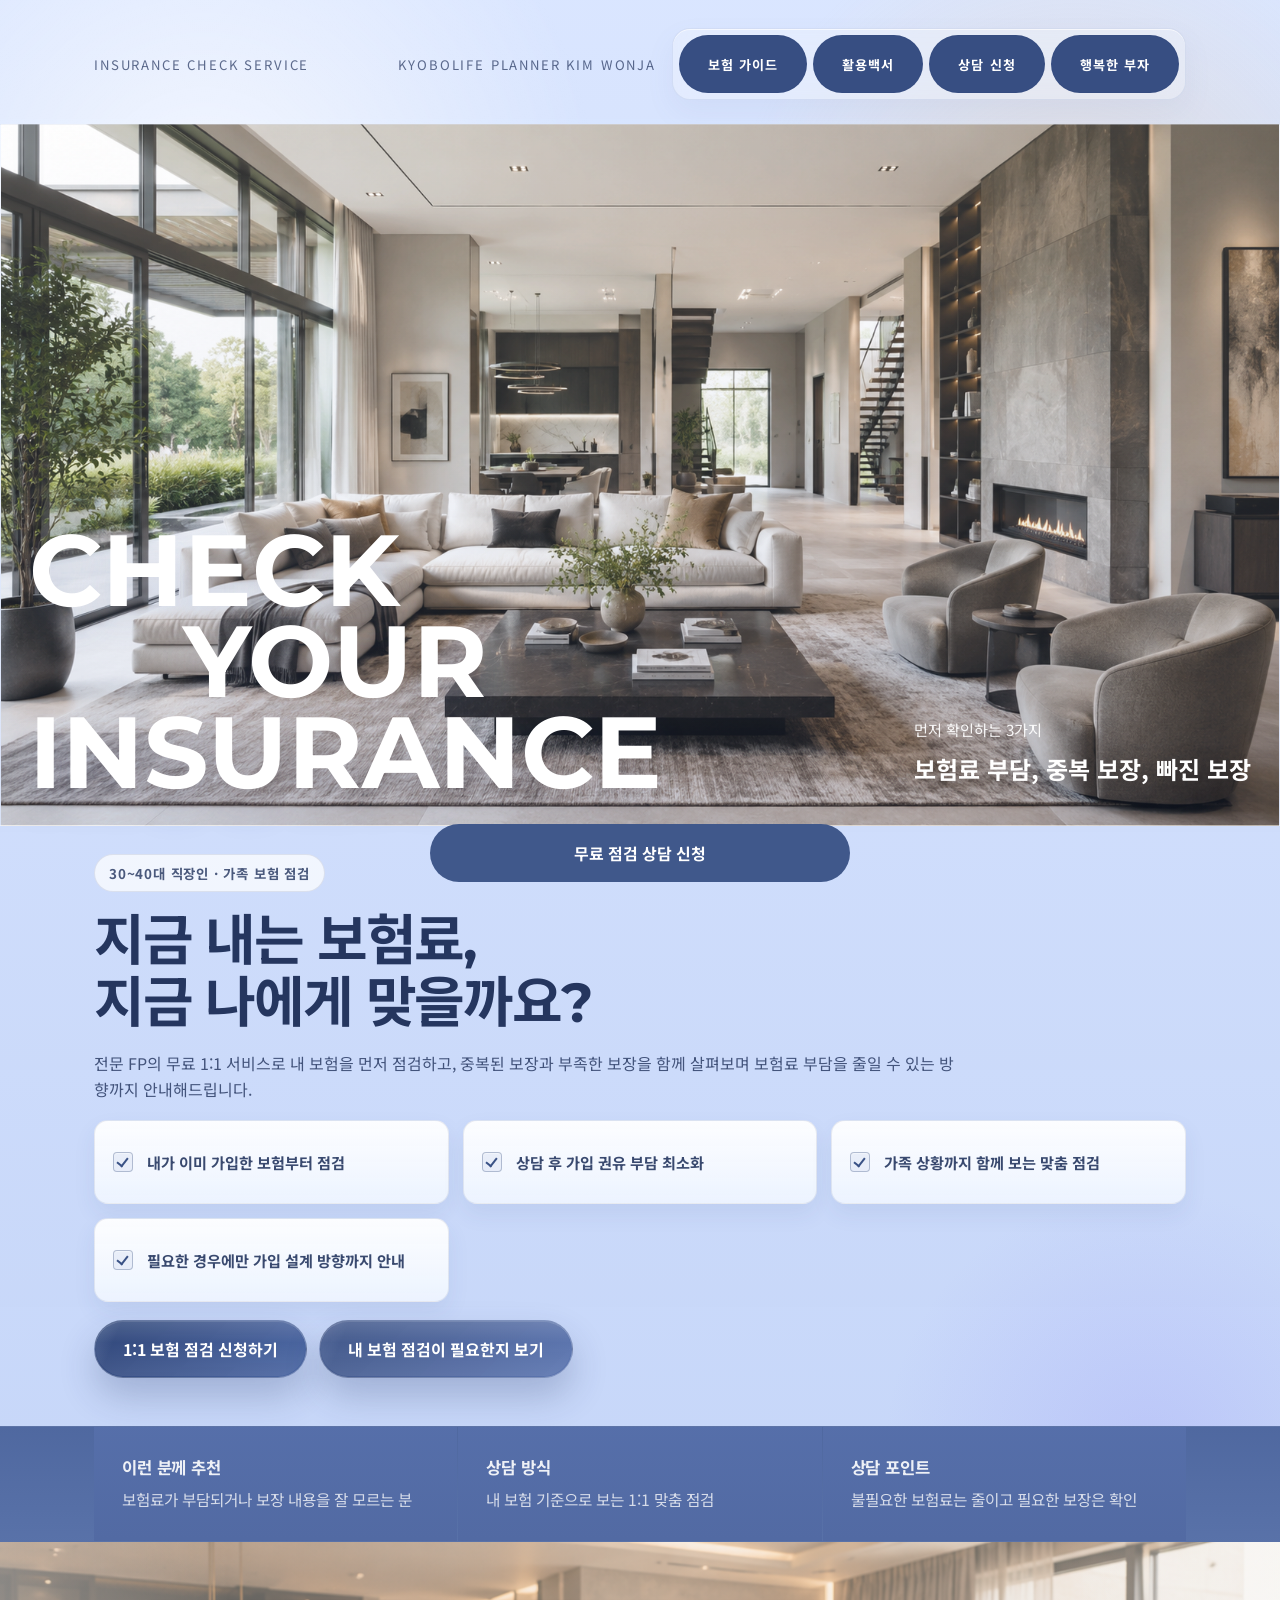
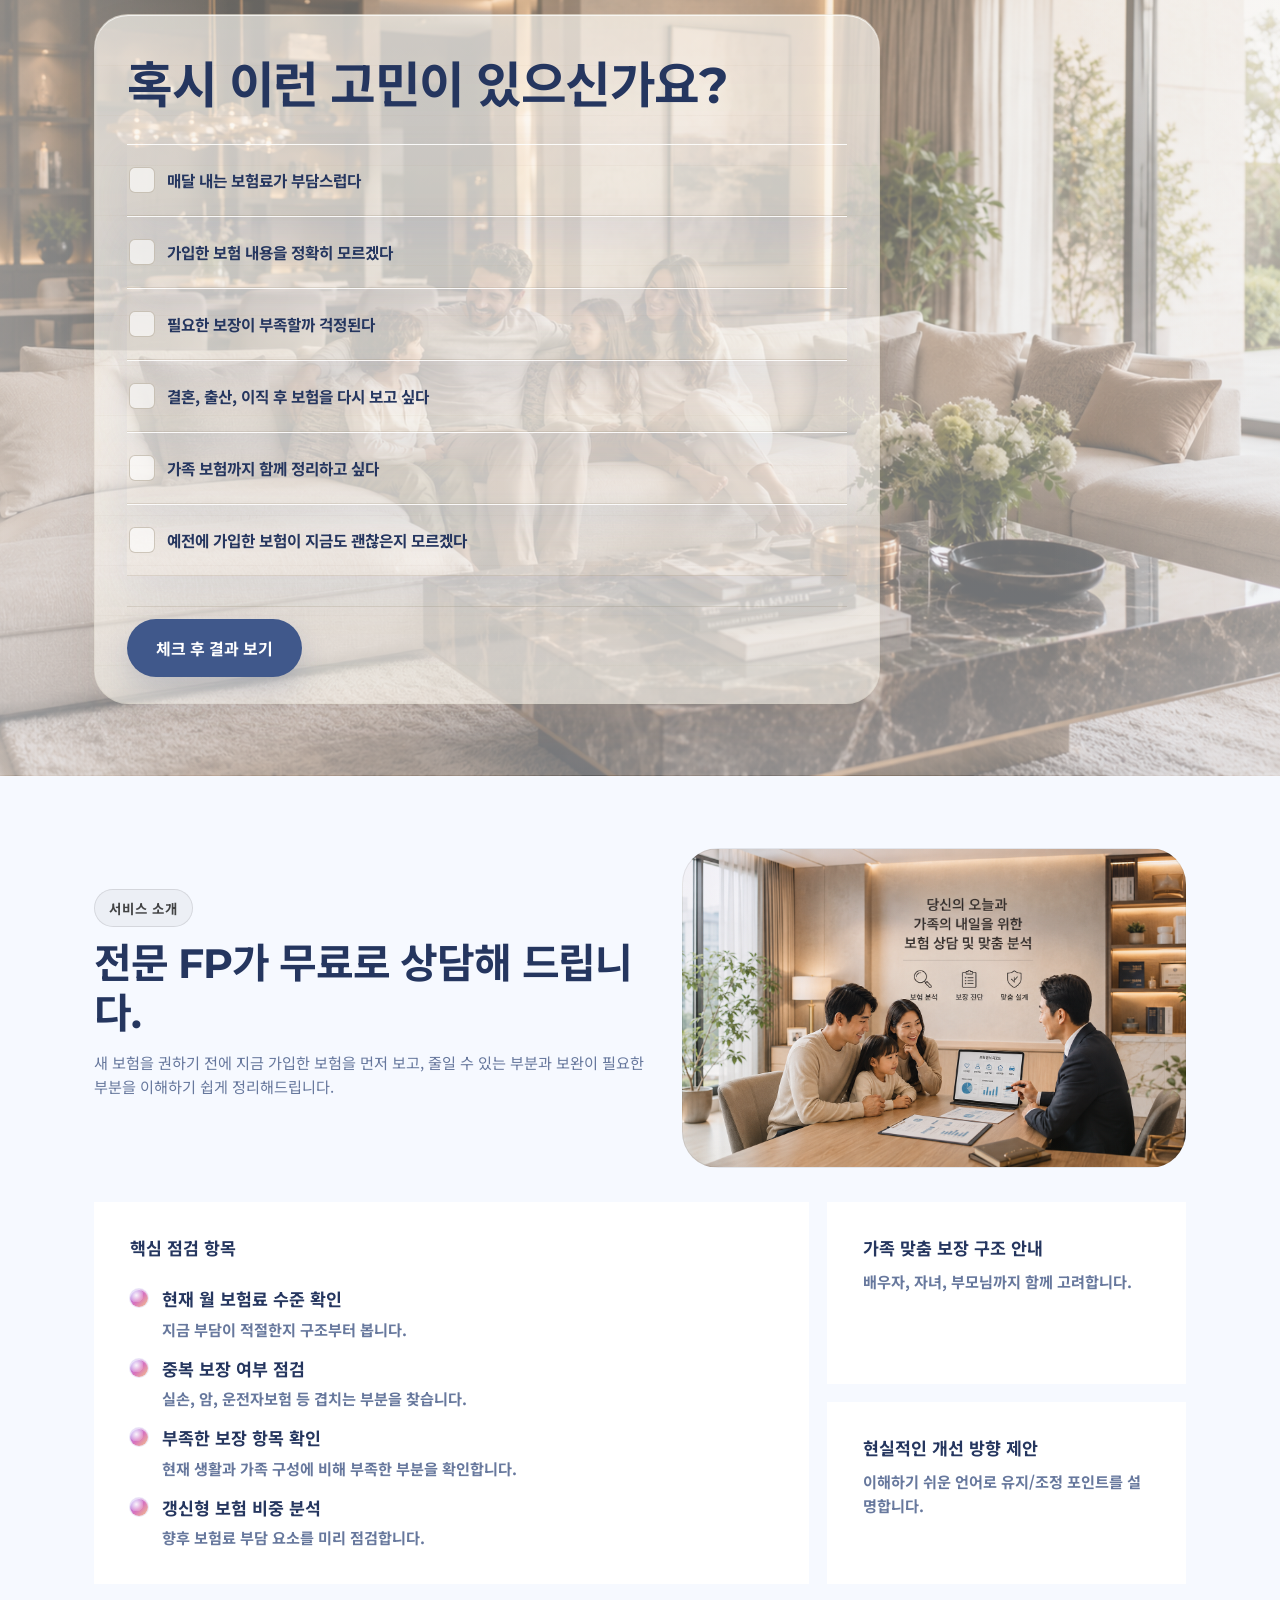
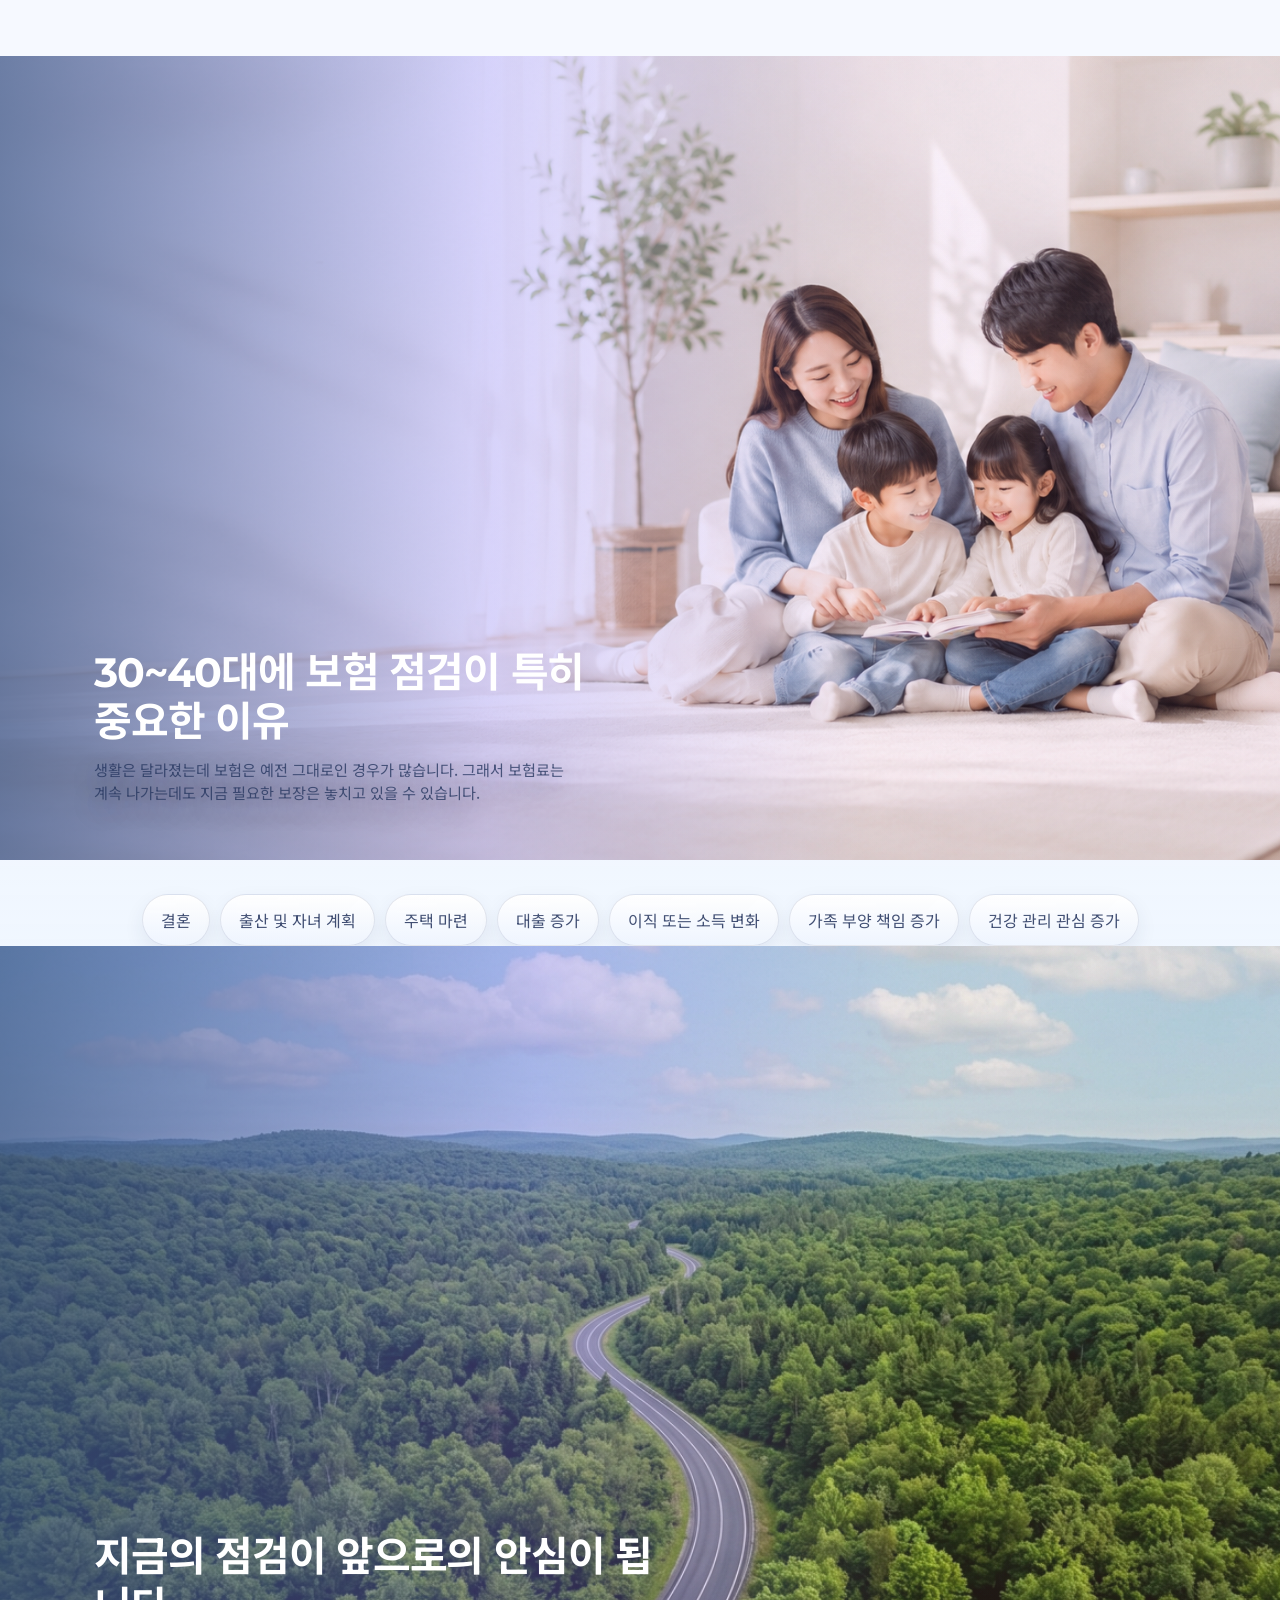
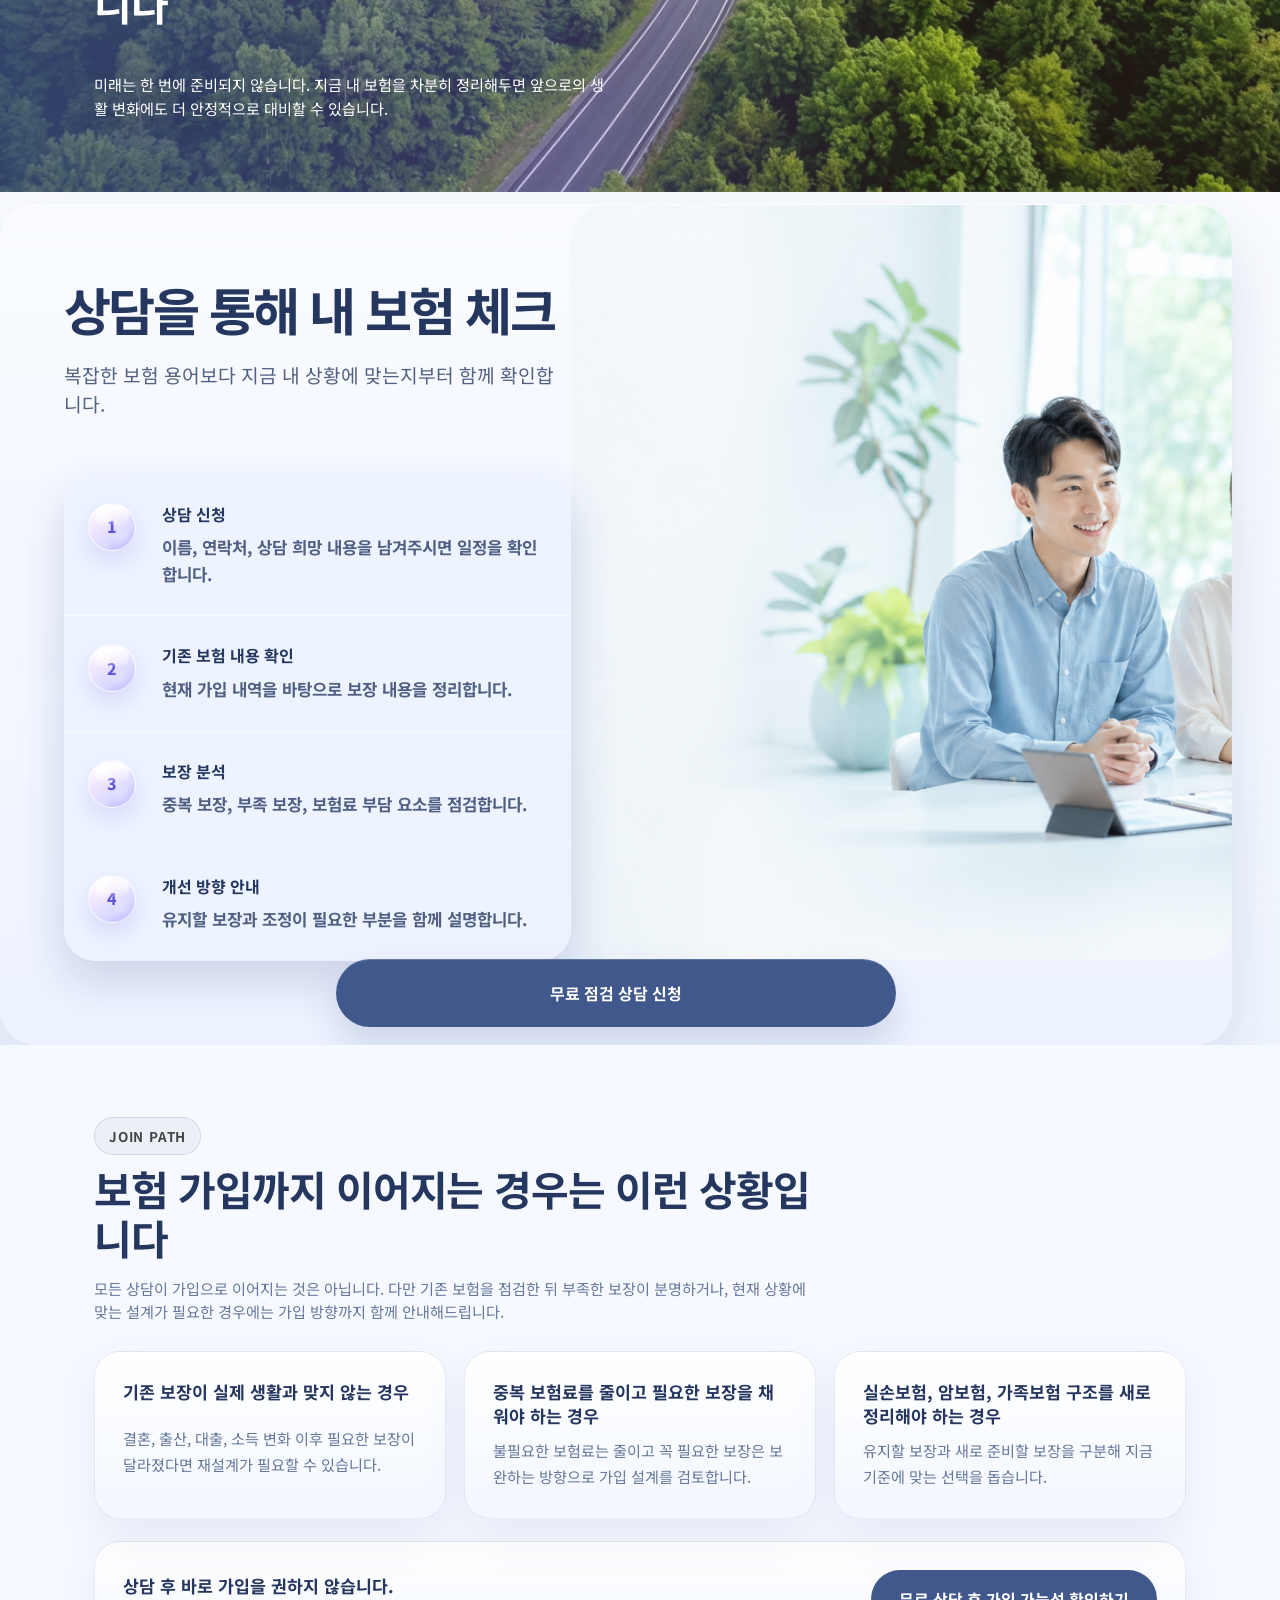
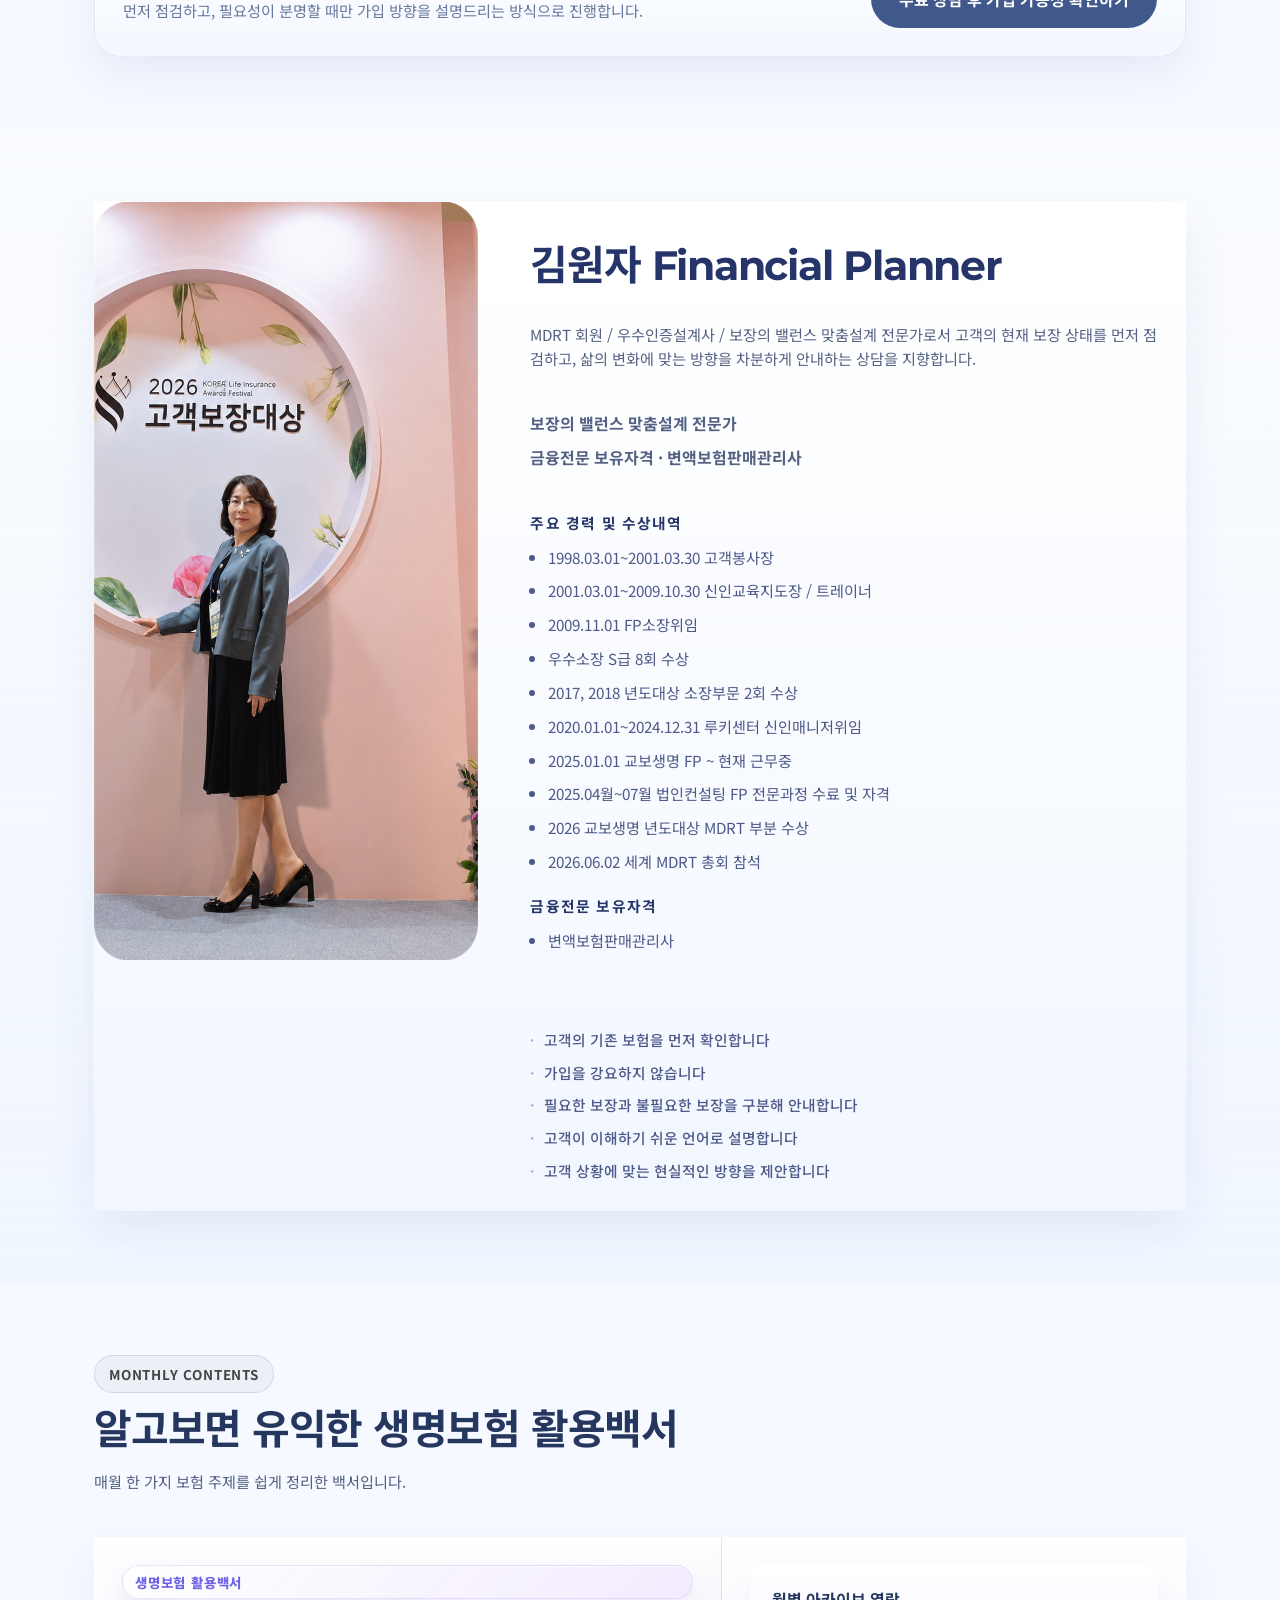
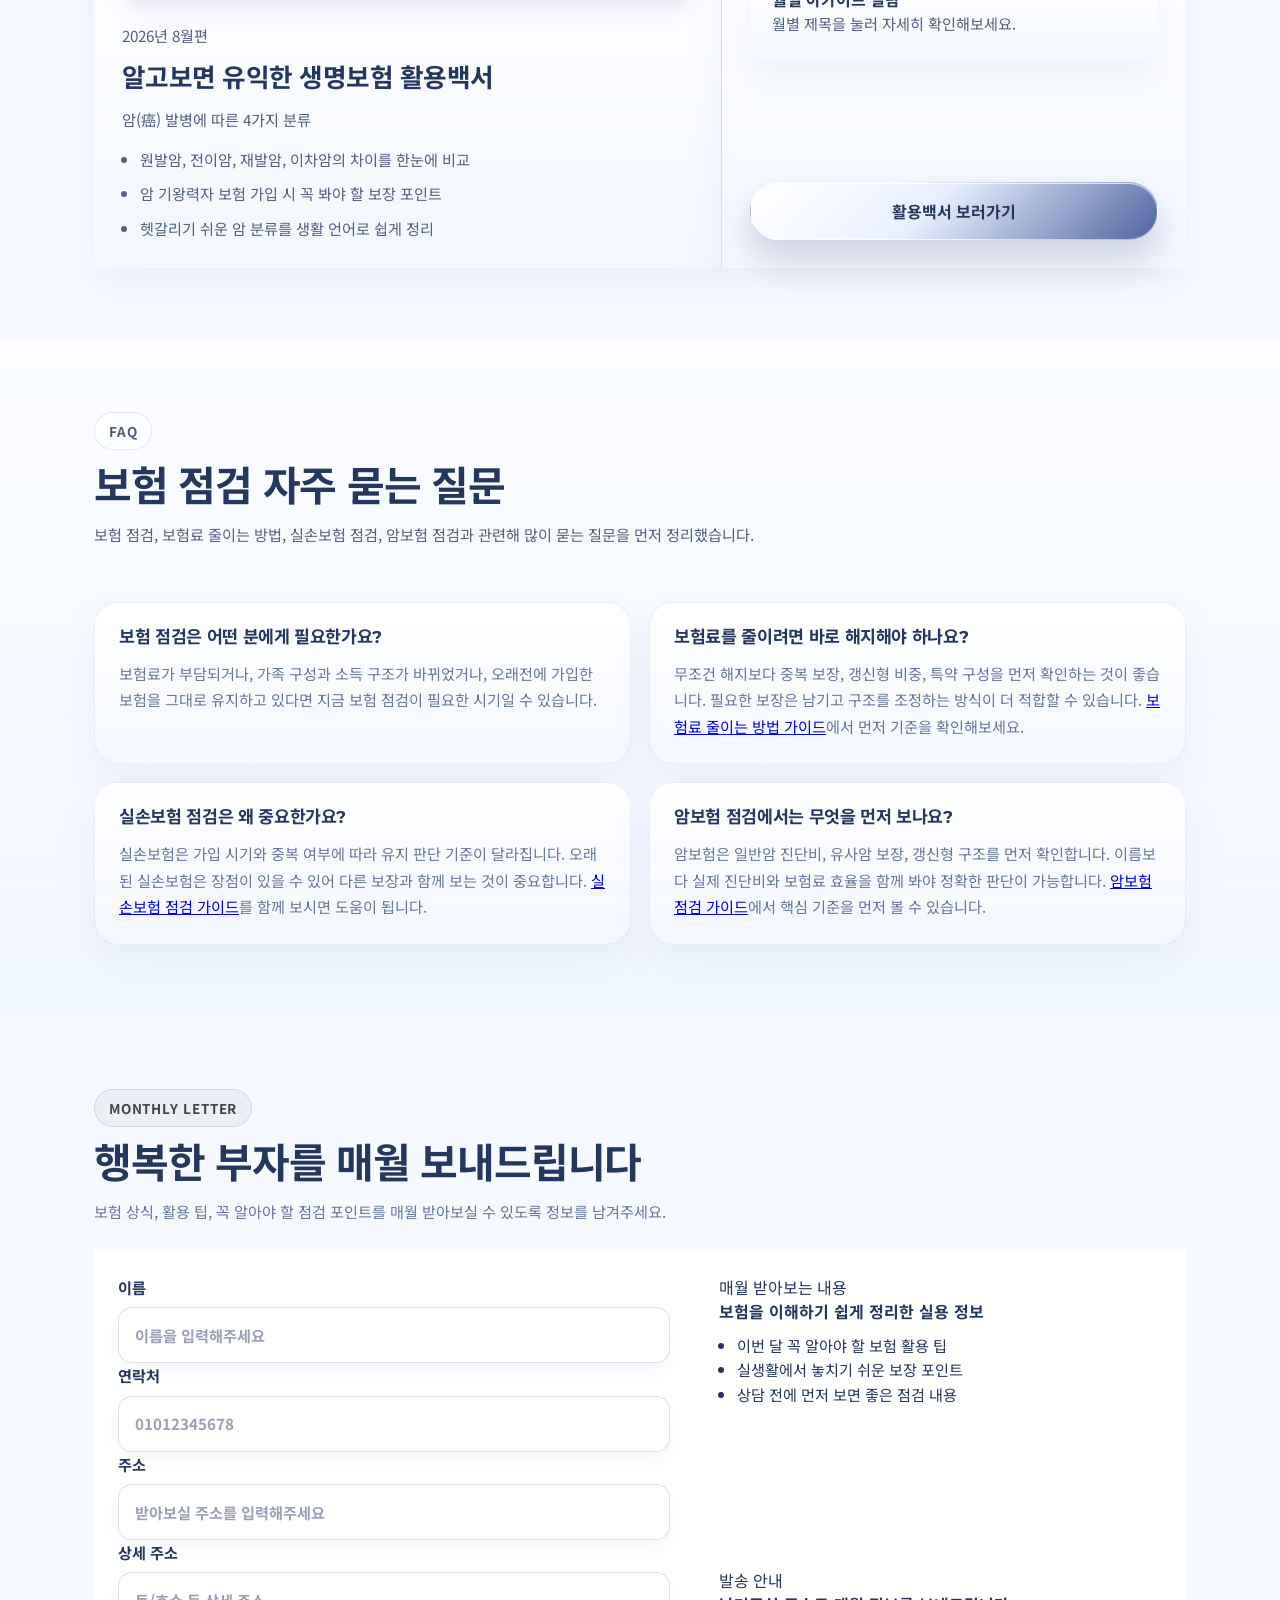
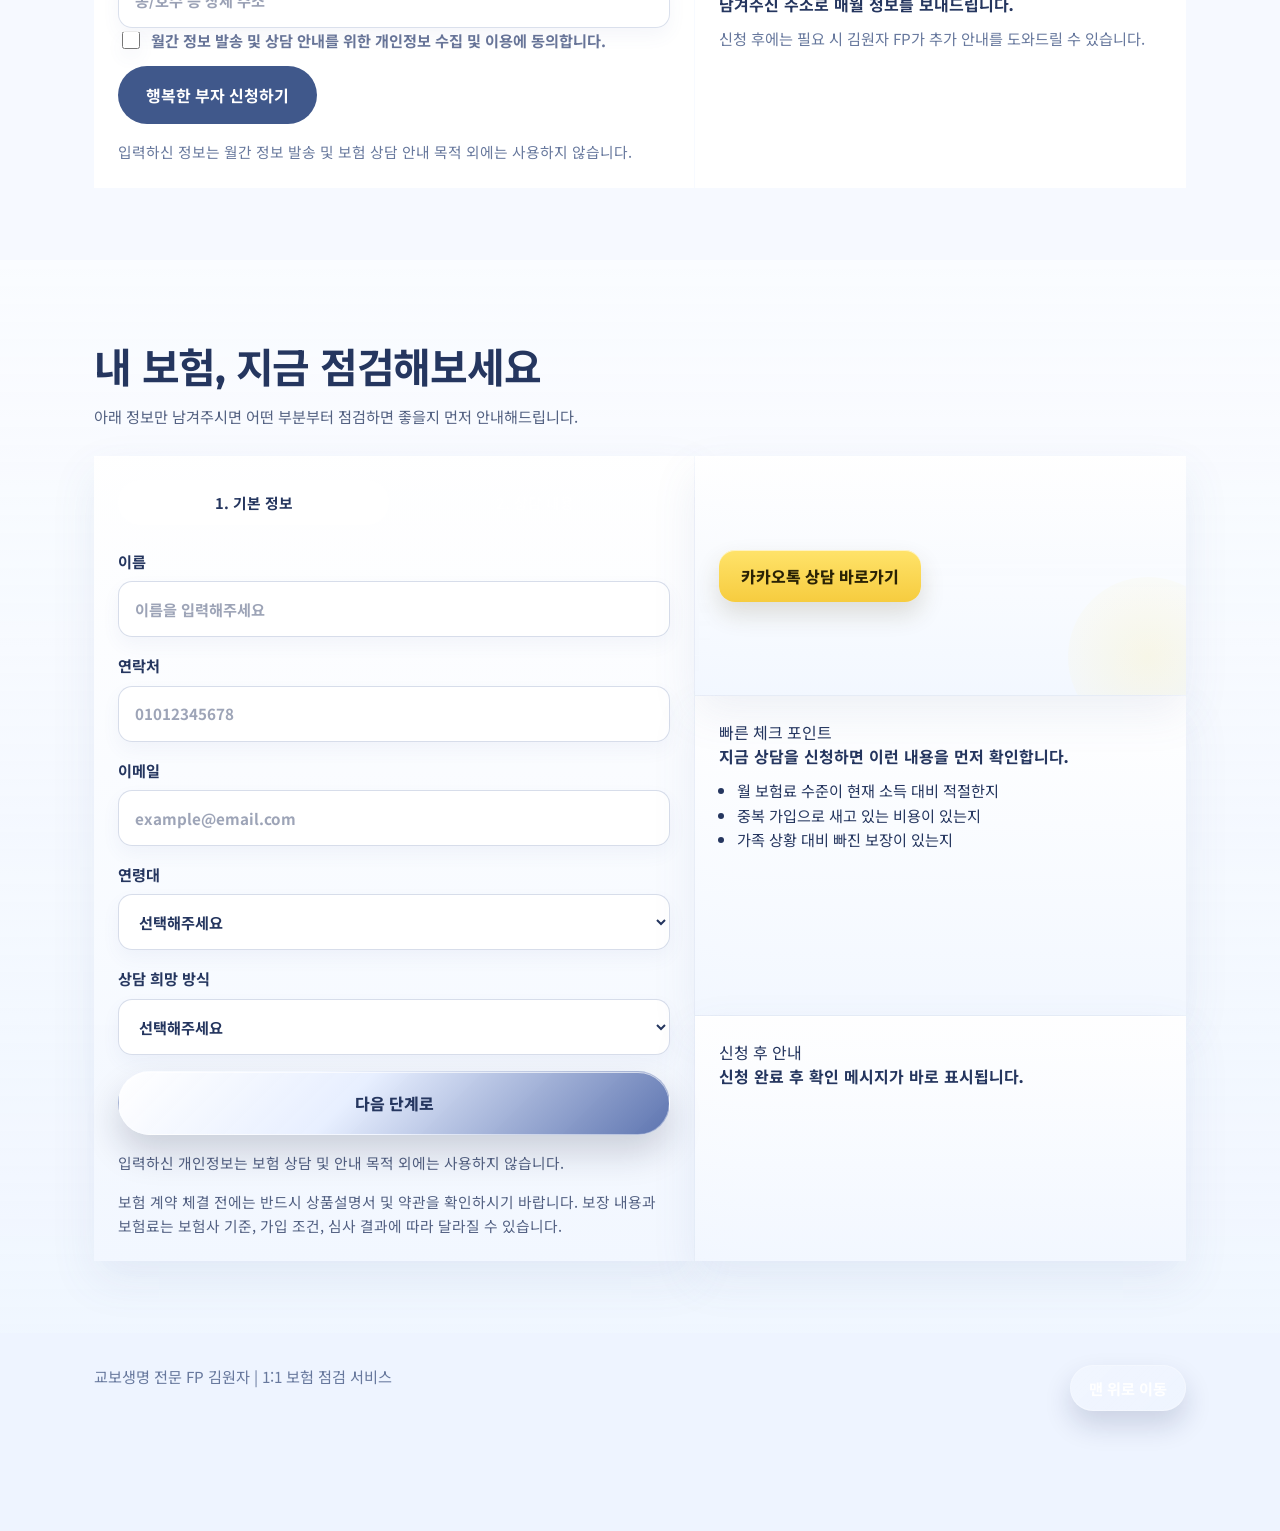
==== commit c4858ad8: "Refine process and premium guide layouts" ====
--- a/index.html
+++ b/index.html
@@ -422,11 +422,6 @@
 
         <section class="section process-section">
           <div class="process-split">
-            <div class="process-mobile-heading" aria-hidden="true">
-              <h2>상담을 통해 내 보험 체크</h2>
-              <p>복잡한 보험 용어보다 지금 내 상황에 맞는지부터 함께 확인합니다.</p>
-            </div>
-
             <div class="process-column">
               <div class="section-heading">
                 <h2>상담을 통해 내 보험 체크</h2>
@@ -467,17 +462,15 @@
                   </div>
                 </article>
               </div>
-
             </div>
 
             <div
               class="image-figure process-figure"
               aria-label="상담을 통해 내 보험 체크 상담 이미지"
-            >
-              <p class="process-note">
-                상담의 목적은 바로 가입을 결정하게 하는 것이 아니라, 지금 보험을 제대로 이해하고
-                필요한 선택을 할 수 있게 돕는 것입니다.
-              </p>
+            ></div>
+
+            <div class="process-cta">
+              <a class="primary-button button-link" href="#lead-form">무료 점검 상담 신청</a>
             </div>
           </div>
         </section>
--- a/styles.css
+++ b/styles.css
@@ -1207,78 +1207,52 @@
 
 .process-split {
   position: relative;
-  display: block;
-  width: 100vw;
-  min-height: 92svh;
+  display: grid;
+  grid-template-columns: minmax(0, 1.02fr) minmax(0, 1.18fr);
+  align-items: stretch;
+  width: min(100vw - 48px, 1880px);
+  min-height: 0;
   margin-left: calc(50% - 50vw);
   margin-right: calc(50% - 50vw);
   overflow: hidden;
-  padding: 56px 0 56px;
+  padding: 0 0 84px;
+  border-radius: 36px;
+  background:
+    linear-gradient(180deg, rgba(249, 251, 255, 0.98), rgba(236, 242, 255, 0.94)),
+    rgba(255, 255, 255, 0.86);
+  box-shadow:
+    0 28px 68px rgba(62, 82, 132, 0.16),
+    inset 0 1px 0 rgba(255, 255, 255, 0.88);
 }
 
 .process-section {
-  padding-top: 0;
+  padding-top: 12px;
   padding-bottom: 0;
   background: transparent;
 }
 
 .process-column {
   position: relative;
-  left: auto;
   z-index: 2;
-  width: min(46vw, 760px);
-  display: grid;
-  gap: 0;
-  margin-left: var(--page-gutter);
+  width: auto;
+  display: grid;
+  align-content: start;
+  gap: 28px;
+  padding: 72px 0 0 clamp(40px, 5vw, 98px);
+  margin-left: 0;
 }
 
 .process-figure {
-  position: absolute;
-  inset: 0;
-  display: flex;
-  align-items: flex-end;
-  min-height: 0;
-  border-radius: 0;
+  position: relative;
+  min-height: 760px;
+  border-radius: 0 36px 36px 0;
   border: 0;
   background-image:
-    linear-gradient(
-      90deg,
-      rgba(255, 255, 255, 0.86) 0%,
-      rgba(255, 255, 255, 0.78) 28%,
-      rgba(255, 255, 255, 0.22) 56%,
-      rgba(255, 255, 255, 0.04) 100%
-    ),
+    linear-gradient(90deg, rgba(255, 255, 255, 0.08) 0%, rgba(255, 255, 255, 0.02) 100%),
     url("./consul.png");
   background-position: center center;
   background-size: cover;
   box-shadow: none;
-  z-index: 0;
-}
-
-.process-note {
-  position: absolute;
-  left: var(--page-gutter);
-  bottom: 44px;
-  z-index: 1;
-  margin: 0;
-  max-width: min(42vw, 640px);
-  padding: 22px 24px;
-  border: 1px solid rgba(255, 255, 255, 0.42);
-  border-radius: 24px;
-  background:
-    linear-gradient(180deg, rgba(255, 255, 255, 0.9), rgba(241, 246, 255, 0.84)),
-    rgba(255, 255, 255, 0.2);
-  color: rgba(37, 54, 95, 0.88);
-  line-height: 1.8;
-  box-shadow:
-    0 18px 34px rgba(76, 95, 148, 0.12),
-    inset 0 1px 0 rgba(255, 255, 255, 0.78);
-  backdrop-filter: blur(10px);
-  -webkit-backdrop-filter: blur(10px);
-}
-
-.section:nth-of-type(odd) .process-note {
-  color: rgba(37, 54, 95, 0.82);
 }
 
 .process-section .section-heading h2,
@@ -1286,30 +1260,43 @@
   color: var(--ink);
 }
 
+.process-section .section-heading {
+  display: grid;
+  gap: 12px;
+}
+
+.process-section .section-heading h2 {
+  font-size: clamp(2.4rem, 4vw, 4.2rem);
+  line-height: 0.96;
+  letter-spacing: -0.05em;
+}
+
 .process-section .section-heading p {
-  max-width: 620px;
+  max-width: 760px;
+  font-size: clamp(1rem, 1.5vw, 1.22rem);
   color: rgba(37, 54, 95, 0.82);
 }
 
 .process-section .process-grid {
-  max-width: 620px;
-  background: rgba(37, 54, 95, 0.12);
-  box-shadow: 0 20px 44px rgba(37, 54, 95, 0.12);
+  max-width: min(100%, 880px);
+  border-radius: 32px;
+  background: rgba(214, 223, 245, 0.62);
+  box-shadow: 0 22px 48px rgba(62, 82, 132, 0.12);
 }
 
 .process-card.process-card-group {
-  border-radius: 28px;
+  border-radius: 32px;
   overflow: hidden;
 }
 
 .process-section .process-step-list {
-  background: rgba(37, 54, 95, 0.1);
+  background: rgba(214, 223, 245, 0.78);
 }
 
 .process-section .process-step-item,
 .section:nth-of-type(odd) .process-section .process-step-item,
 .section:nth-of-type(even) .process-section .process-step-item {
-  background: rgba(248, 250, 255, 0.9);
+  background: rgba(230, 236, 249, 0.96);
 }
 
 .process-section .process-step-item span {
@@ -1350,6 +1337,24 @@
 
 .process-section .process-step-copy p {
   color: var(--muted);
+  font-size: 1.05rem;
+  font-weight: 700;
+}
+
+.process-cta {
+  position: absolute;
+  left: 50%;
+  bottom: 18px;
+  z-index: 3;
+  transform: translateX(-50%);
+}
+
+.process-cta .primary-button {
+  min-width: min(92vw, 560px);
+  padding: 22px 44px;
+  box-shadow:
+    0 20px 36px rgba(76, 95, 148, 0.2),
+    inset 0 1px 0 rgba(255, 255, 255, 0.18);
 }
 
 .process-mobile-heading {
@@ -2136,6 +2141,10 @@
 
 .topic-layout {
   align-items: start;
+}
+
+.topic-layout-reverse {
+  grid-template-columns: minmax(260px, 320px) minmax(0, 1fr);
 }
 
 .topic-rail {
@@ -2933,12 +2942,16 @@
   }
 
   .process-split {
+    grid-template-columns: 1fr;
     min-height: auto;
-    padding: 52px 0 0;
+    width: calc(100% + (var(--page-gutter) * 2));
+    margin-left: calc(var(--page-gutter) * -1);
+    margin-right: calc(var(--page-gutter) * -1);
+    padding: 0 0 86px;
+    border-radius: 0;
   }
 
   .process-column {
-    position: static;
     width: auto;
     margin-left: 0;
     padding: 52px var(--page-gutter) 0;
@@ -2946,24 +2959,16 @@
 
   .process-figure {
     position: relative;
-    inset: auto;
-    min-height: 62svh;
+    min-height: 58svh;
+    border-radius: 0;
     background-image:
       linear-gradient(
         180deg,
-        rgba(255, 255, 255, 0.74) 0%,
-        rgba(255, 255, 255, 0.38) 34%,
-        rgba(255, 255, 255, 0.12) 62%,
+        rgba(255, 255, 255, 0.18) 0%,
+        rgba(255, 255, 255, 0.08) 50%,
         rgba(255, 255, 255, 0.02) 100%
       ),
       url("./consul.png");
-  }
-
-  .process-note {
-    left: var(--page-gutter);
-    right: var(--page-gutter);
-    bottom: 28px;
-    max-width: 560px;
   }
 
   .advisor-figure {
@@ -3048,77 +3053,21 @@
   }
 
   .process-column {
-    padding: 164px var(--page-gutter-mobile) 0;
-  }
-
-  .process-mobile-heading {
-    display: grid;
-    gap: 10px;
-    position: absolute;
-    top: 34px;
-    left: var(--page-gutter-mobile);
-    right: var(--page-gutter-mobile);
-    z-index: 2;
-    max-width: 340px;
-  }
-
-  .process-column > .section-heading {
-    display: none;
-  }
-
-  .process-mobile-heading h2,
-  .process-mobile-heading p {
-    margin: 0;
-  }
-
-  .process-mobile-heading h2 {
-    font-size: clamp(1.9rem, 8vw, 2.45rem);
-    line-height: 1.04;
-    letter-spacing: -0.05em;
-    background: linear-gradient(
-      135deg,
-      rgba(255, 255, 255, 0.99) 0%,
-      rgba(247, 241, 255, 0.98) 30%,
-      rgba(213, 197, 255, 0.98) 62%,
-      rgba(255, 255, 255, 0.99) 100%
-    );
-    -webkit-background-clip: text;
-    background-clip: text;
-    -webkit-text-fill-color: transparent;
-    text-shadow: 0 10px 26px rgba(117, 102, 223, 0.18);
-  }
-
-  .process-mobile-heading p {
-    font-size: 0.98rem;
-    line-height: 1.5;
-    color: rgba(255, 255, 255, 0.92);
-    max-width: 280px;
-    text-shadow: 0 4px 16px rgba(87, 75, 187, 0.2);
+    padding: 34px var(--page-gutter-mobile) 0;
+    gap: 22px;
   }
 
   .process-figure {
     position: relative;
-    inset: auto;
-    min-height: 76svh;
+    min-height: 42svh;
     background-image:
       linear-gradient(
         180deg,
-        rgba(255, 255, 255, 0.9) 0%,
-        rgba(255, 255, 255, 0.56) 34%,
-        rgba(255, 255, 255, 0.18) 60%,
-        rgba(255, 255, 255, 0.04) 100%
+        rgba(255, 255, 255, 0.18) 0%,
+        rgba(255, 255, 255, 0.08) 50%,
+        rgba(255, 255, 255, 0.02) 100%
       ),
       url("./consul.png");
-  }
-
-  .process-note {
-    left: var(--page-gutter-mobile);
-    right: var(--page-gutter-mobile);
-    bottom: 18px;
-    max-width: none;
-    padding: 18px 18px;
-    border-radius: 20px;
-    line-height: 1.7;
   }
 
   .advisor-figure {
@@ -3259,4 +3208,17 @@
     height: 40px;
     font-size: 0.95rem;
   }
-}
+
+  .process-cta {
+    left: var(--page-gutter-mobile);
+    right: var(--page-gutter-mobile);
+    bottom: 18px;
+    transform: none;
+  }
+
+  .process-cta .primary-button {
+    width: 100%;
+    min-width: 0;
+    padding: 18px 22px;
+  }
+}
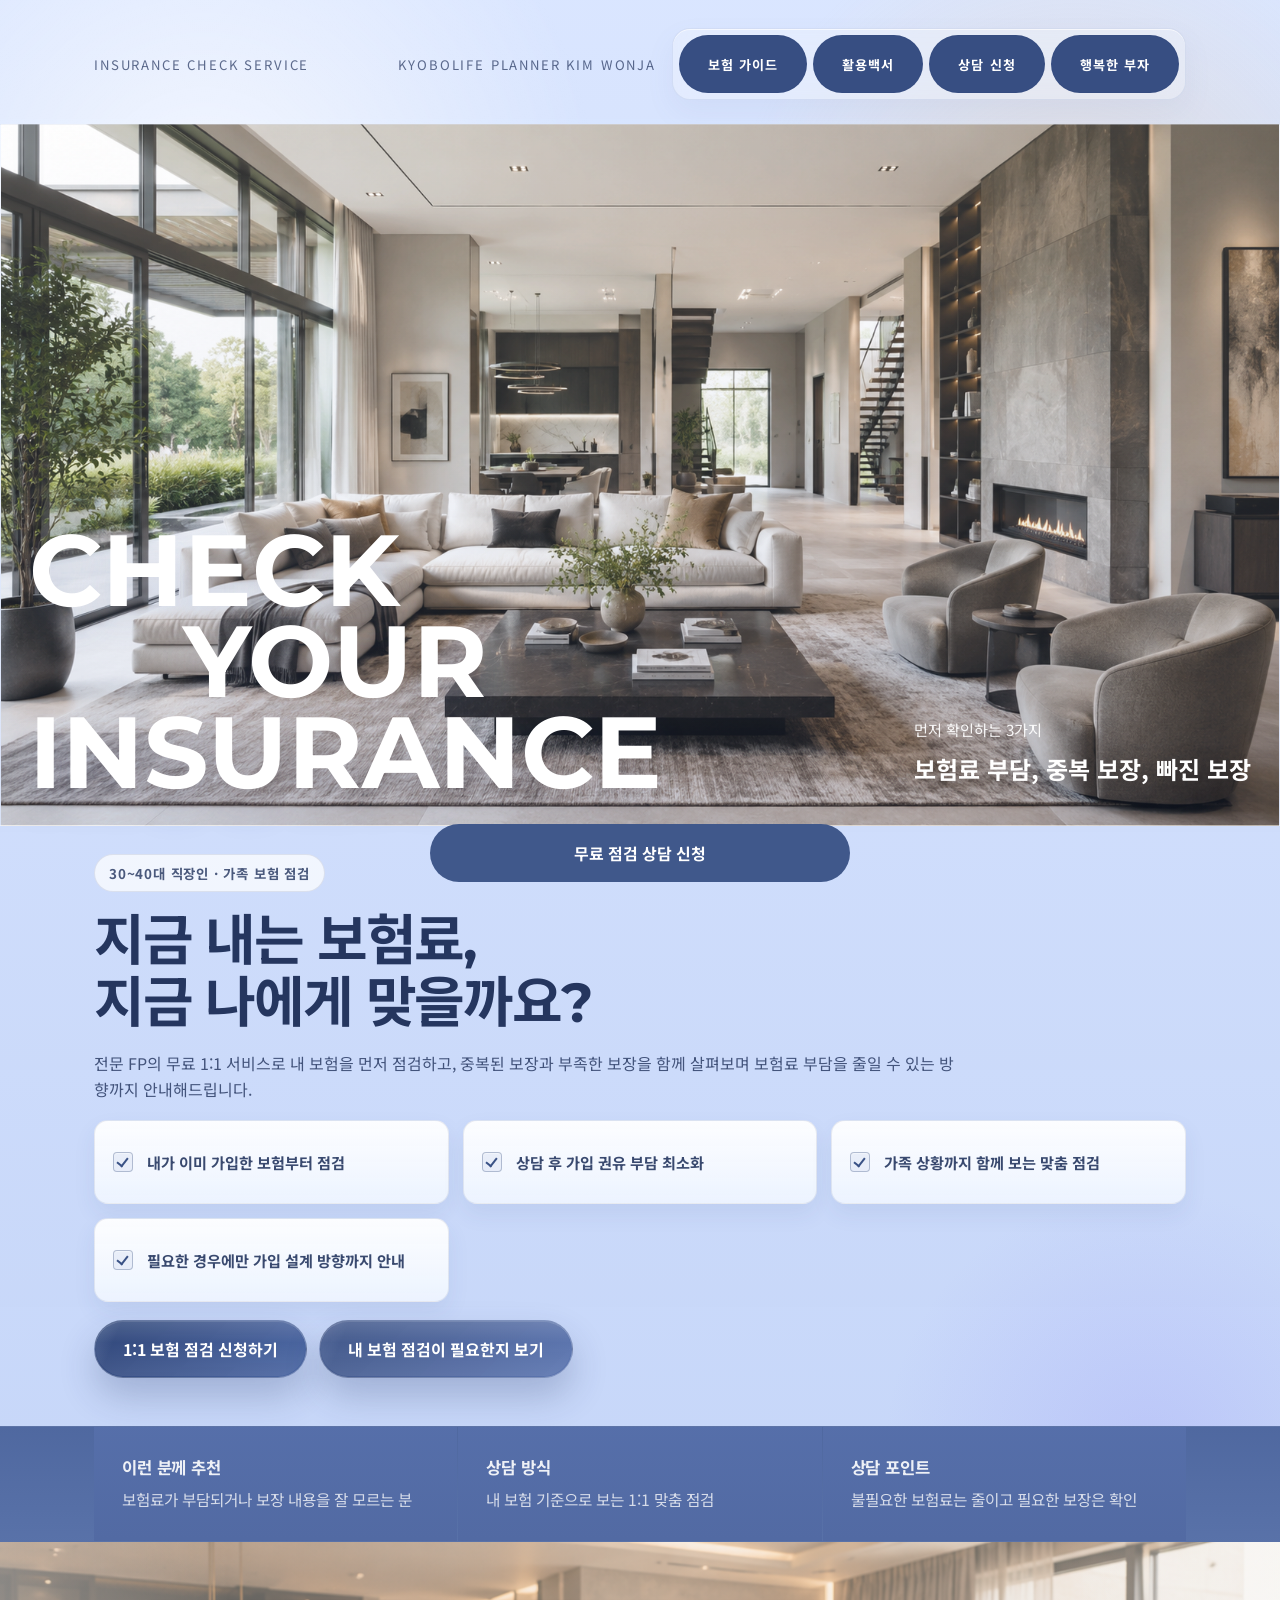
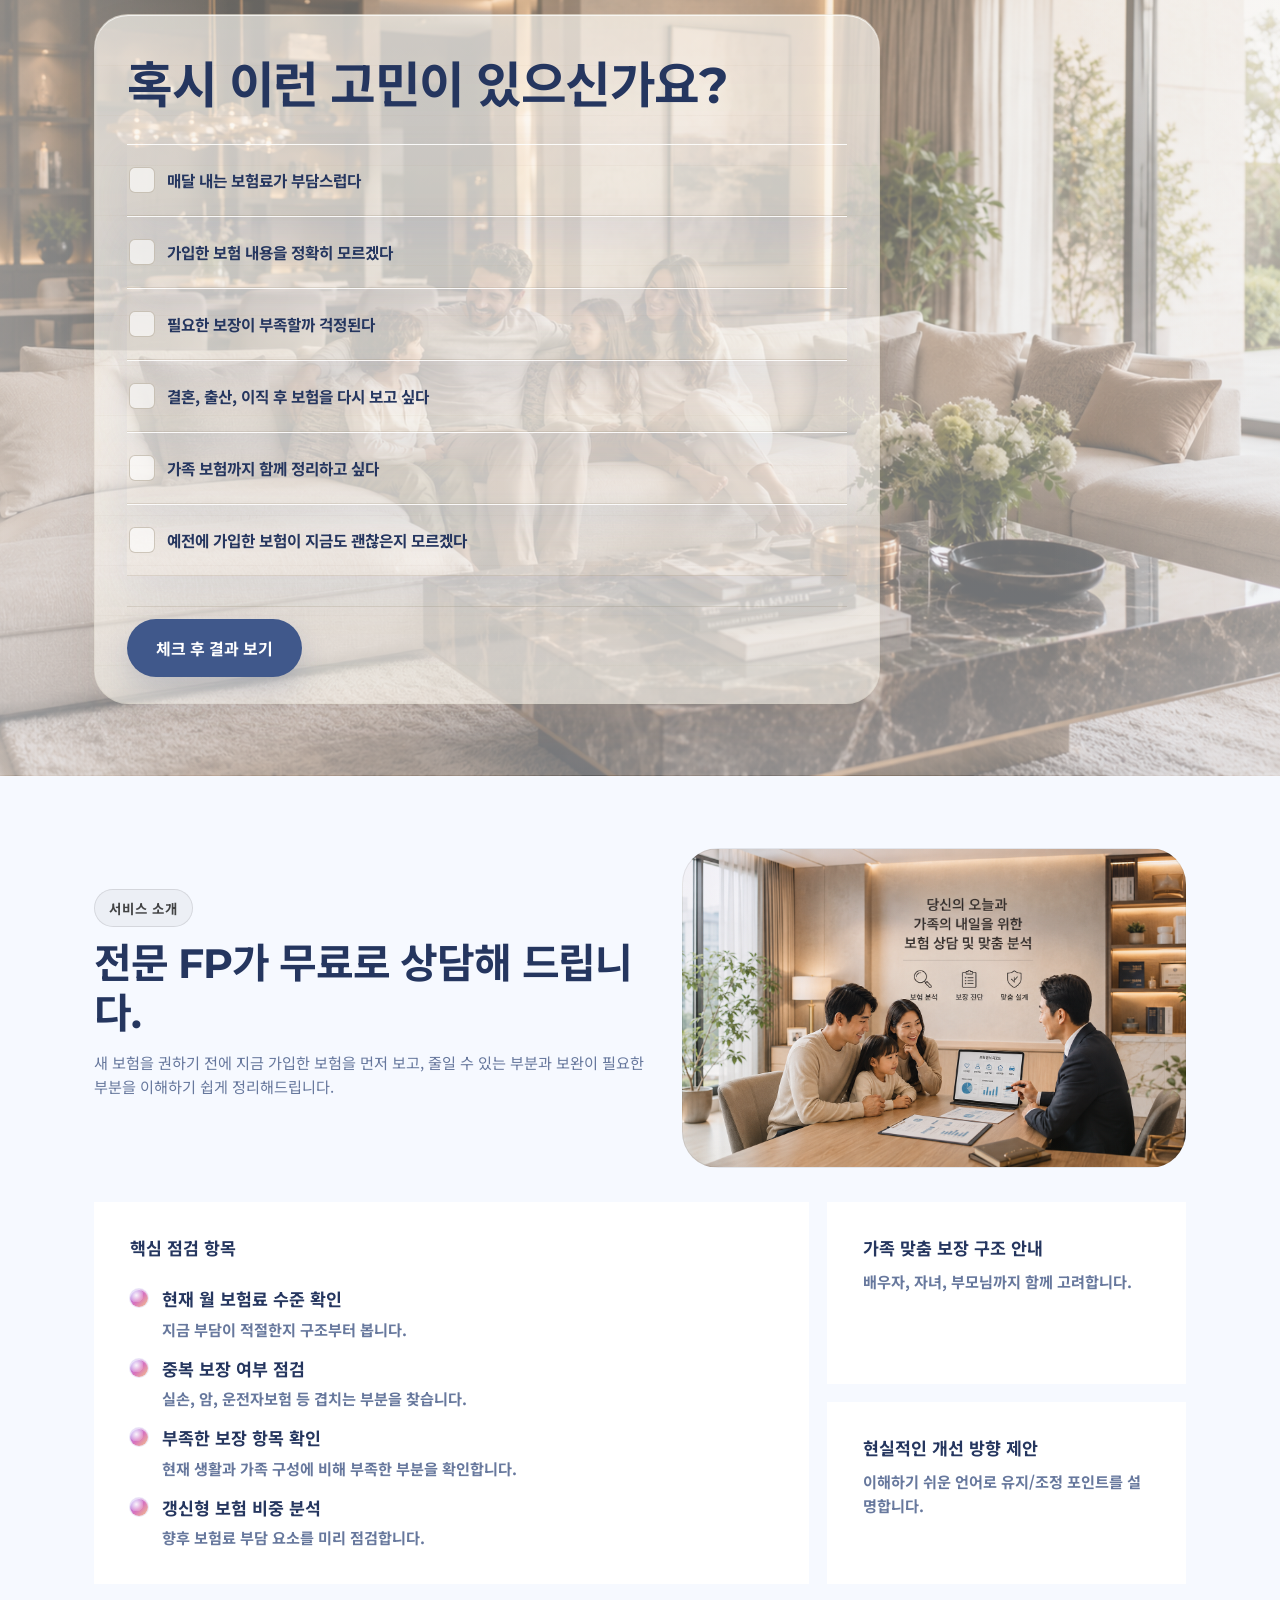
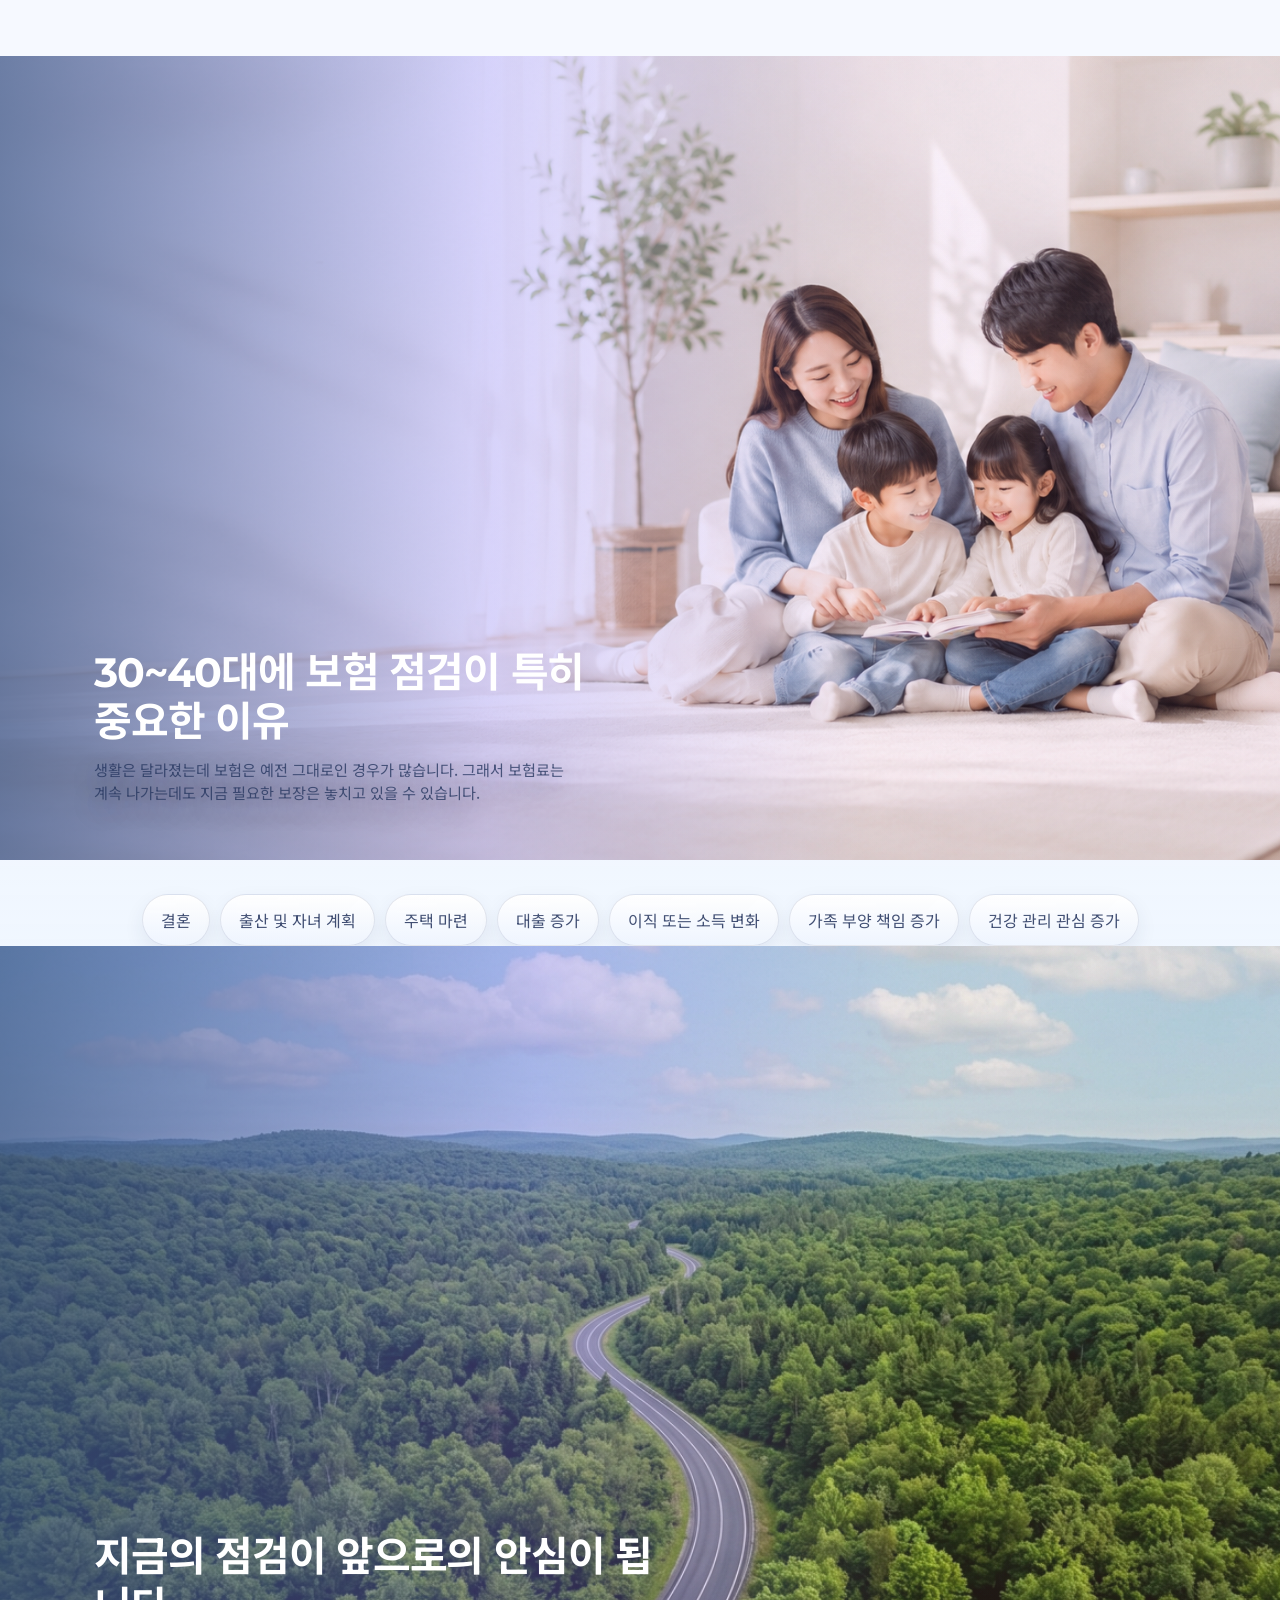
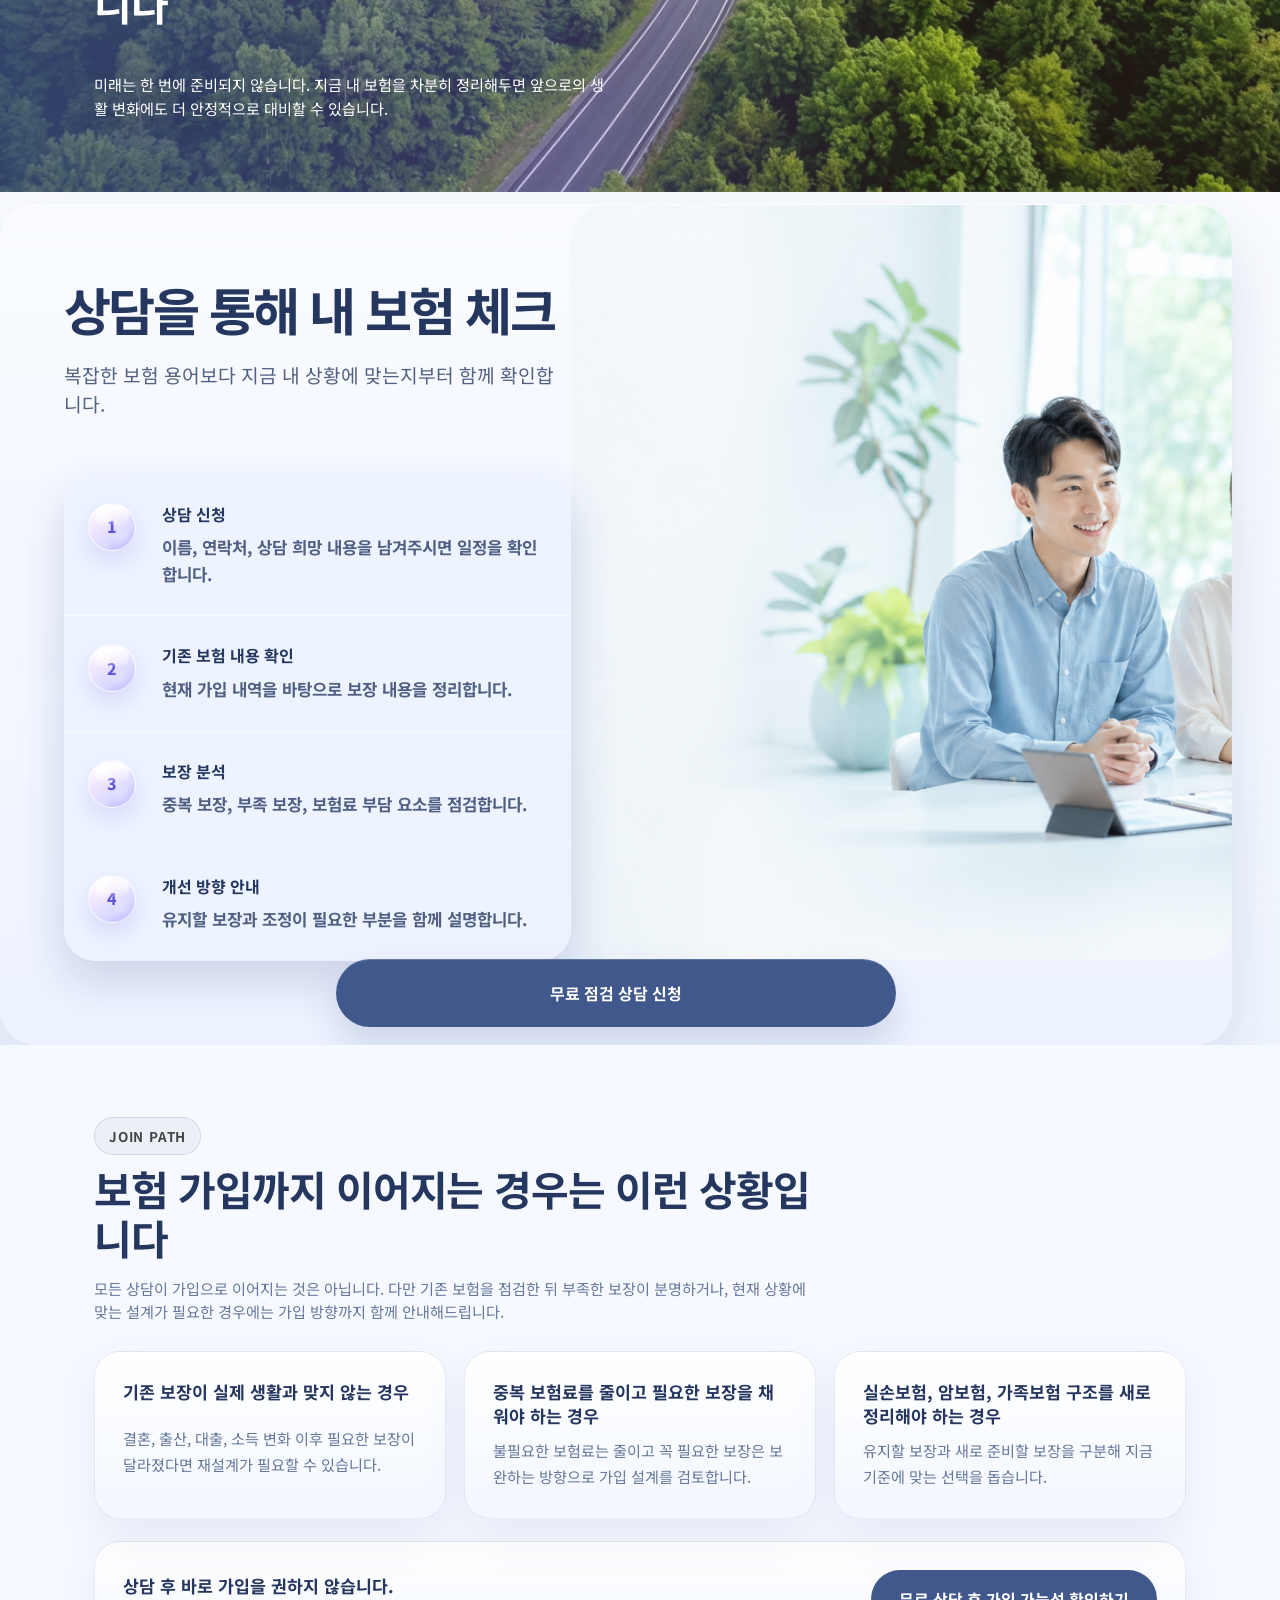
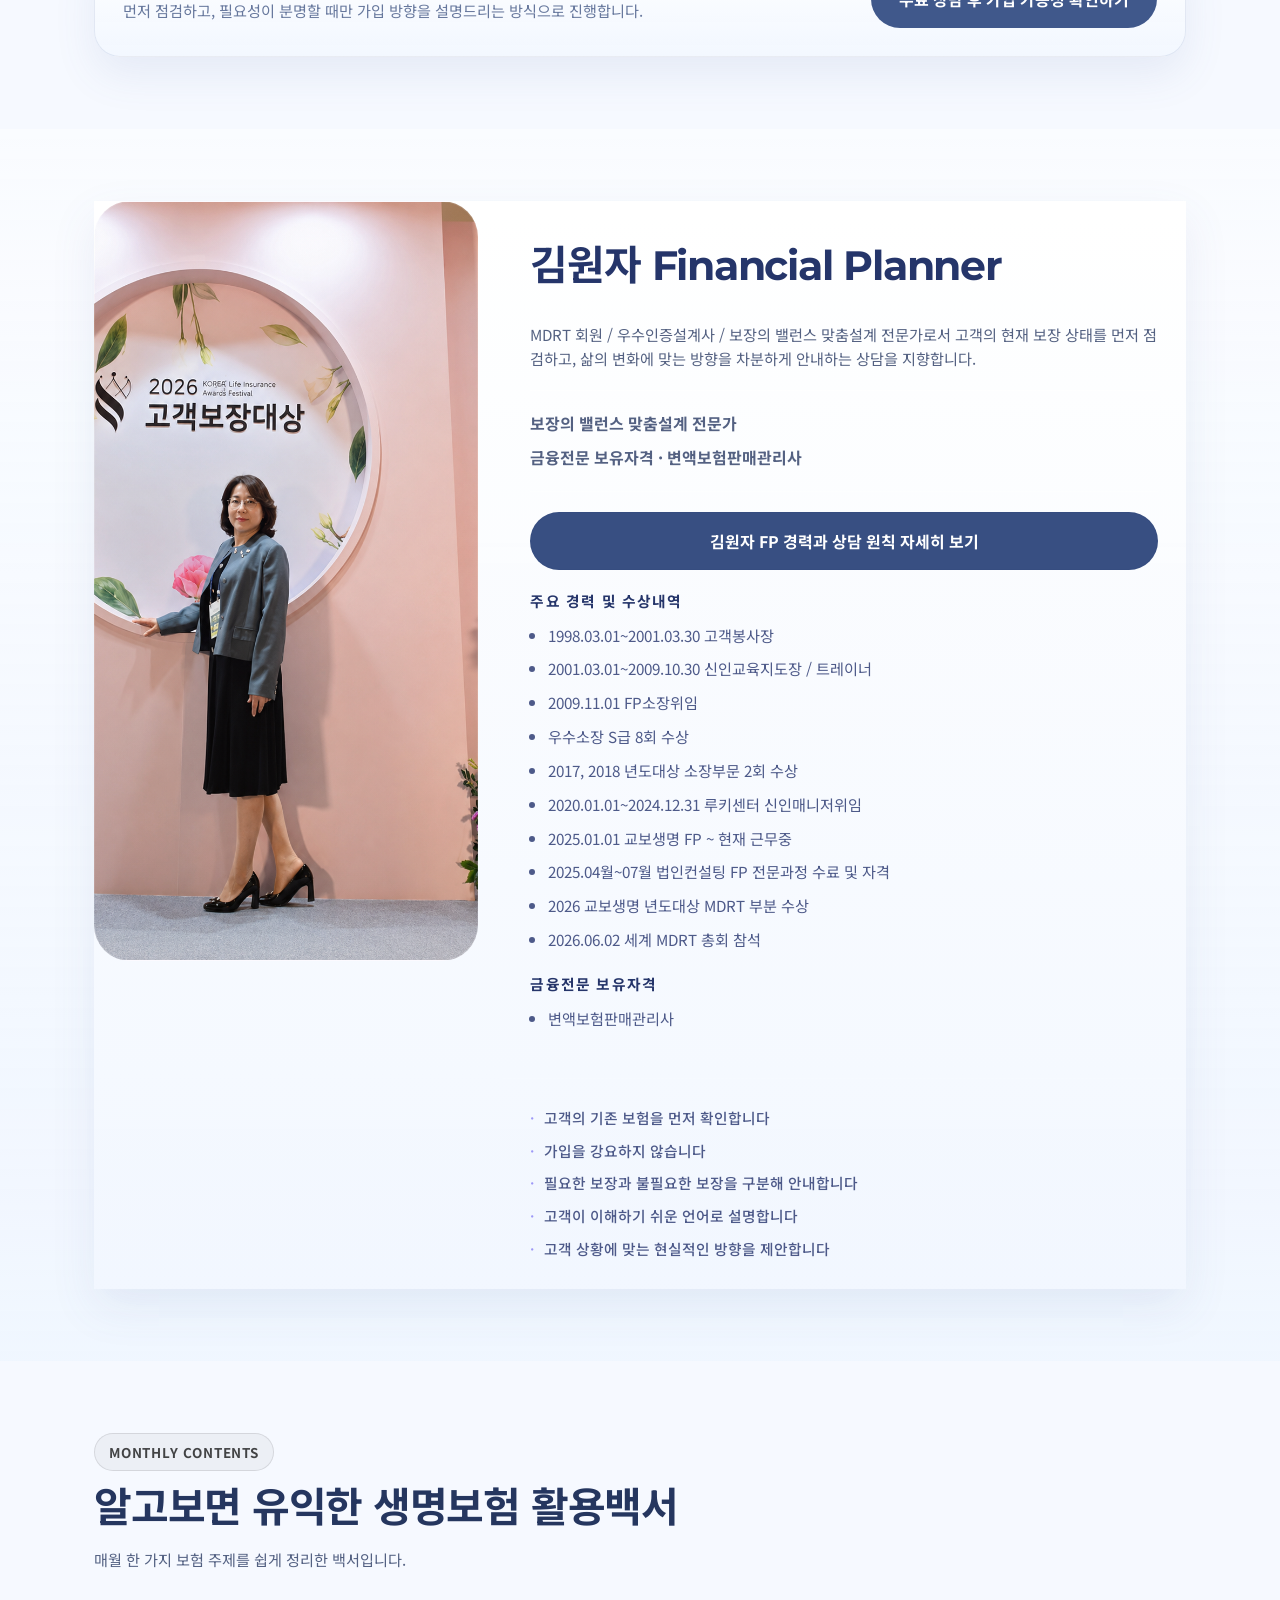
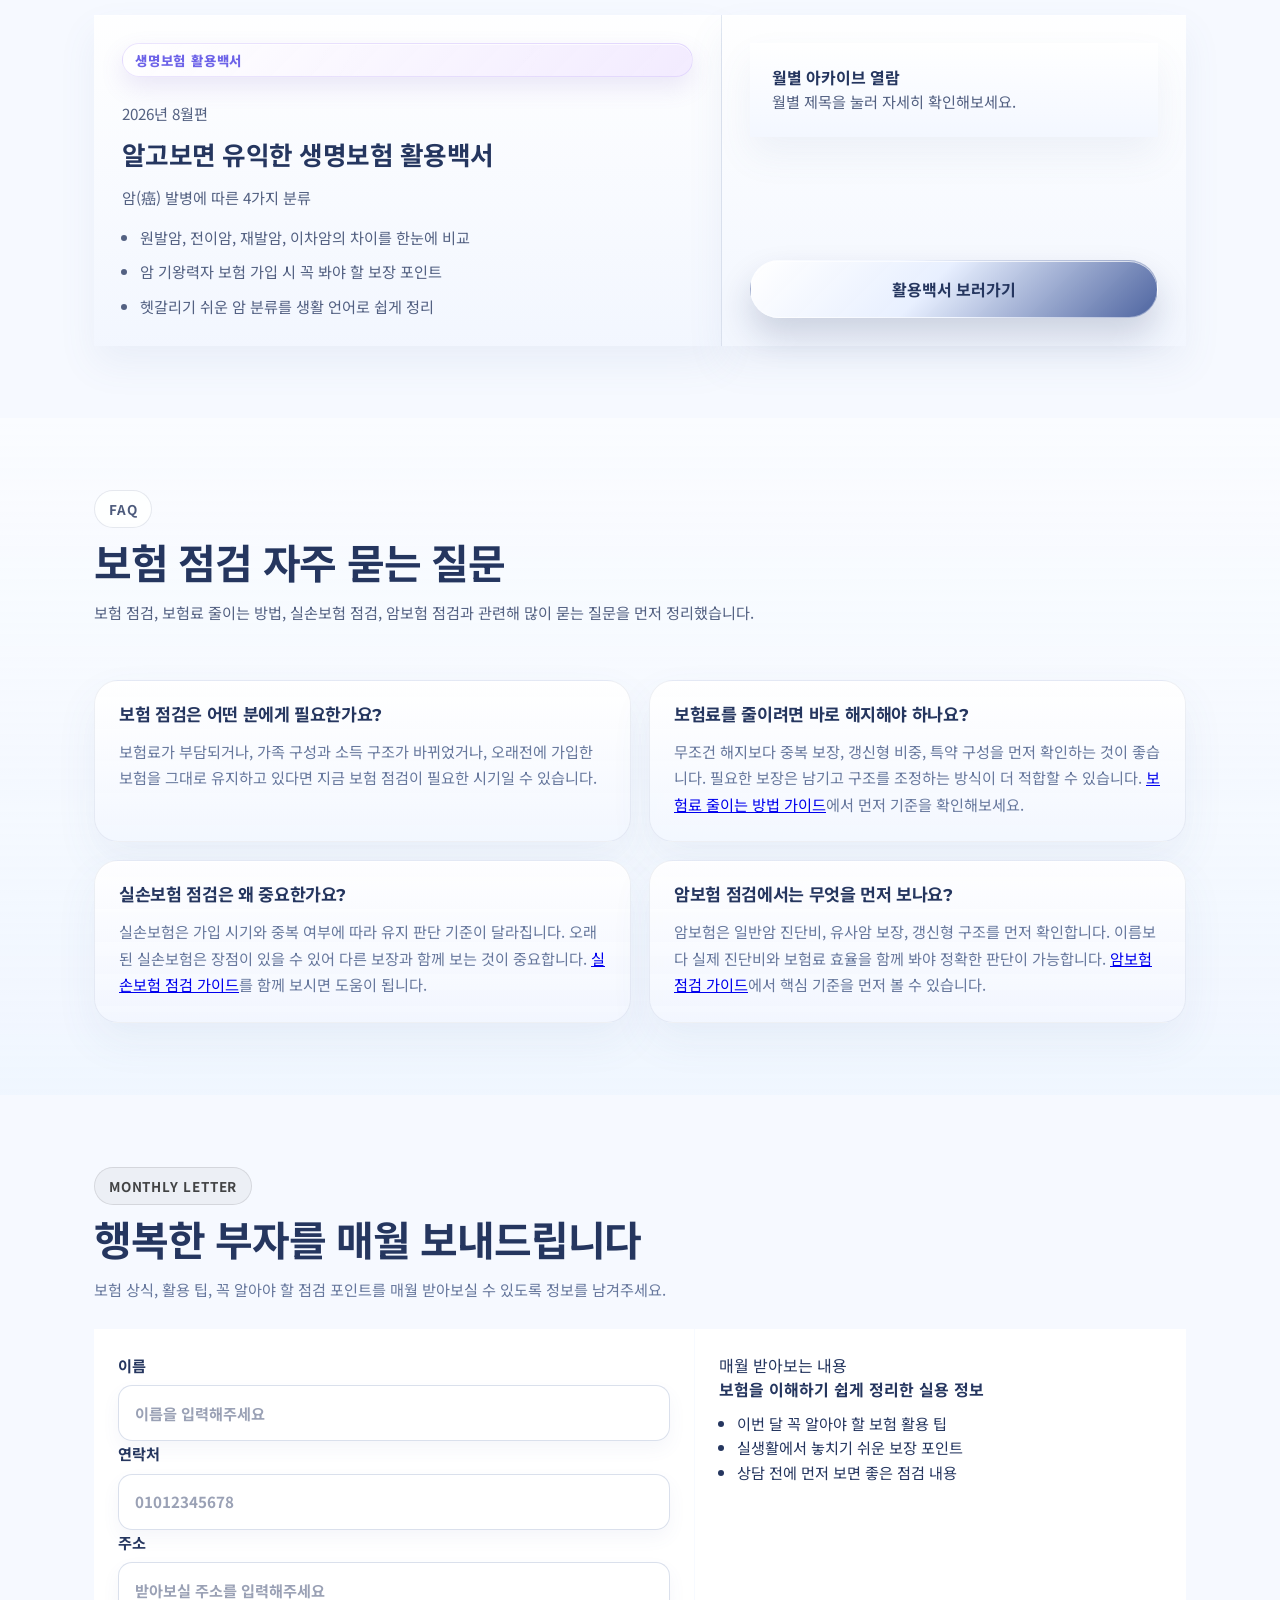
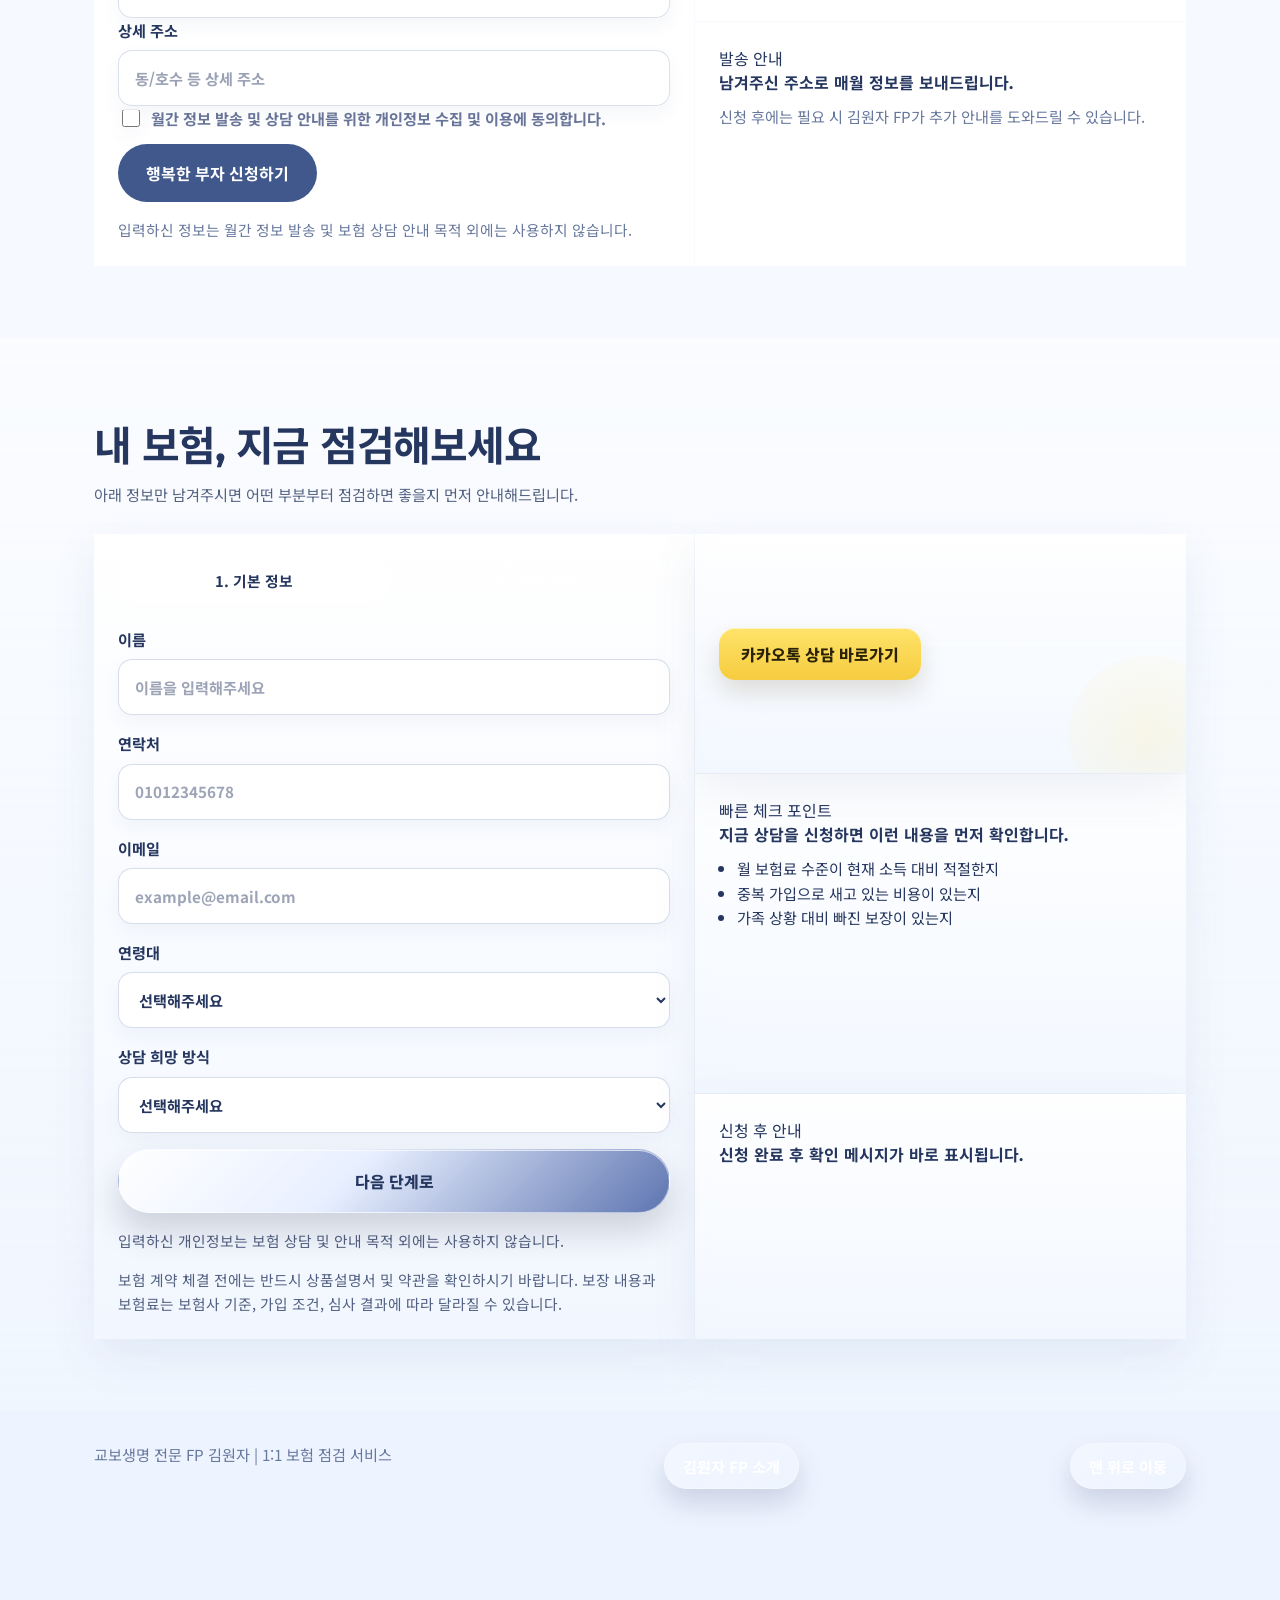
==== commit a4fbe232: "Improve author trust and sitemap SEO" ====
--- a/index.html
+++ b/index.html
@@ -528,6 +528,8 @@
                   <p>금융전문 보유자격 · 변액보험판매관리사</p>
                 </div>
 
+                <a class="secondary-button button-link" href="./advisor.html">김원자 FP 경력과 상담 원칙 자세히 보기</a>
+
                 <div class="advisor-specialties">
                   <strong>주요 경력 및 수상내역</strong>
                   <ul>
@@ -853,6 +855,7 @@
 
       <footer class="footer">
         <p>교보생명 전문 FP 김원자 | 1:1 보험 점검 서비스</p>
+        <a href="./advisor.html">김원자 FP 소개</a>
         <a href="#top">맨 위로 이동</a>
       </footer>
     </div>
--- a/styles.css
+++ b/styles.css
@@ -2510,6 +2510,99 @@
   font-size: 1.2rem;
 }
 
+.seo-support-section {
+  padding-top: 8px;
+}
+
+.seo-support-shell {
+  display: grid;
+  gap: 24px;
+}
+
+.seo-support-intro {
+  max-width: 760px;
+}
+
+.seo-support-intro h2 {
+  margin-bottom: 14px;
+}
+
+.seo-support-intro p {
+  margin: 0;
+  color: var(--muted);
+  line-height: 1.8;
+}
+
+.seo-support-grid {
+  display: grid;
+  grid-template-columns: repeat(2, minmax(0, 1fr));
+  gap: 22px;
+}
+
+.seo-support-card {
+  padding: 28px;
+  border-radius: 28px;
+  border: 1px solid rgba(141, 132, 248, 0.16);
+  background:
+    radial-gradient(circle at top right, rgba(187, 156, 255, 0.12), transparent 34%),
+    linear-gradient(180deg, rgba(255, 255, 255, 0.98), rgba(247, 245, 255, 0.98));
+  box-shadow:
+    0 22px 45px rgba(81, 73, 173, 0.08),
+    inset 0 1px 0 rgba(255, 255, 255, 0.92);
+}
+
+.seo-support-card h3 {
+  margin-bottom: 12px;
+  font-size: 1.36rem;
+}
+
+.seo-support-card p,
+.seo-support-card li {
+  color: var(--muted);
+  line-height: 1.8;
+}
+
+.seo-support-card p:last-child,
+.seo-support-card ul:last-child {
+  margin-bottom: 0;
+}
+
+.seo-support-card ul {
+  margin: 14px 0 0;
+  padding-left: 20px;
+}
+
+.seo-support-links {
+  display: flex;
+  flex-wrap: wrap;
+  gap: 12px;
+  margin-top: 18px;
+}
+
+.seo-support-links a {
+  display: inline-flex;
+  align-items: center;
+  min-height: 44px;
+  padding: 10px 18px;
+  border-radius: 999px;
+  border: 1px solid rgba(122, 107, 231, 0.18);
+  background: rgba(255, 255, 255, 0.9);
+  color: var(--primary);
+  font-weight: 700;
+  text-decoration: none;
+  box-shadow: 0 10px 24px rgba(91, 82, 181, 0.08);
+}
+
+.seo-support-links a:hover {
+  transform: translateY(-1px);
+  box-shadow: 0 14px 28px rgba(91, 82, 181, 0.12);
+}
+
+.seo-support-links a:focus-visible {
+  outline: 2px solid rgba(118, 101, 241, 0.8);
+  outline-offset: 3px;
+}
+
 .lead-layout {
   display: grid;
   grid-template-columns: 1.1fr 0.9fr;
@@ -2937,6 +3030,14 @@
     grid-template-columns: 1fr;
   }
 
+  .seo-support-grid {
+    grid-template-columns: 1fr;
+  }
+
+  .seo-support-card {
+    padding: 24px;
+  }
+
   .topic-guide-section .guide-archive-layout {
     grid-template-columns: minmax(220px, 260px) minmax(0, 1fr);
   }
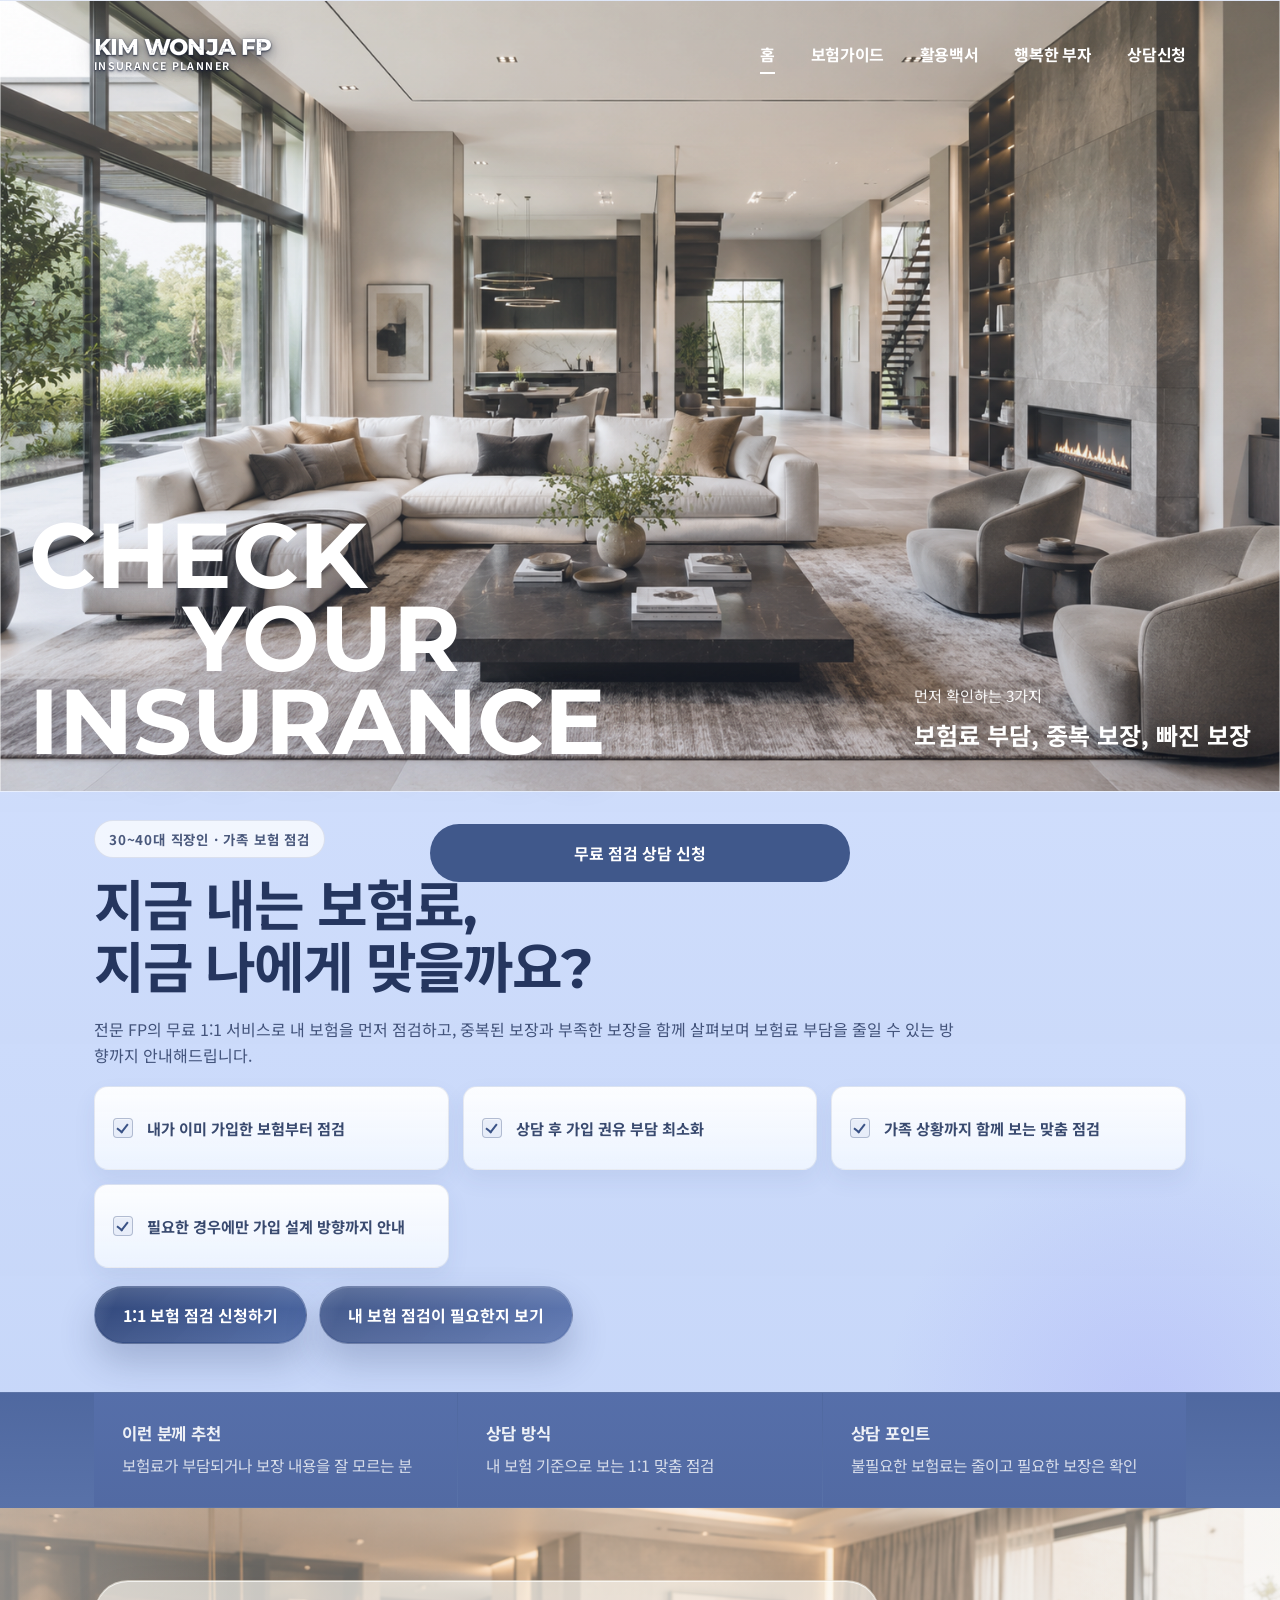
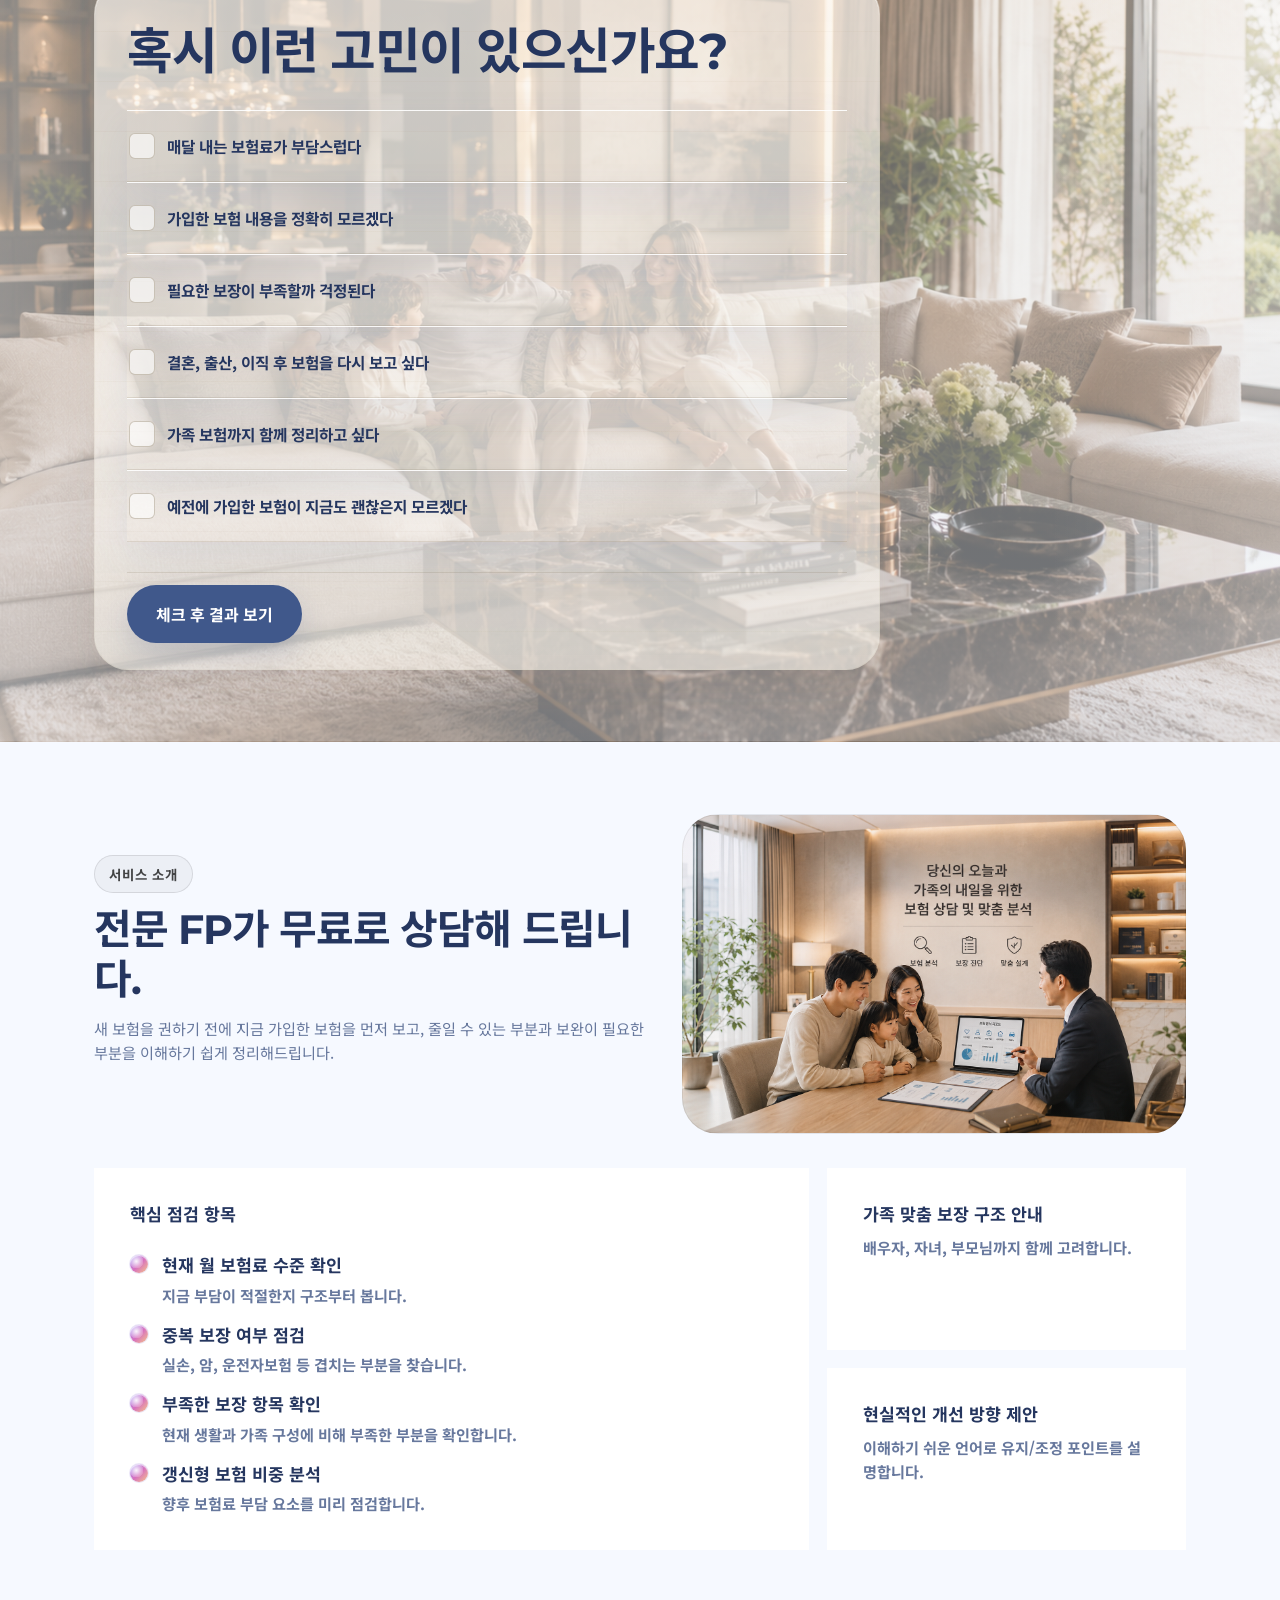
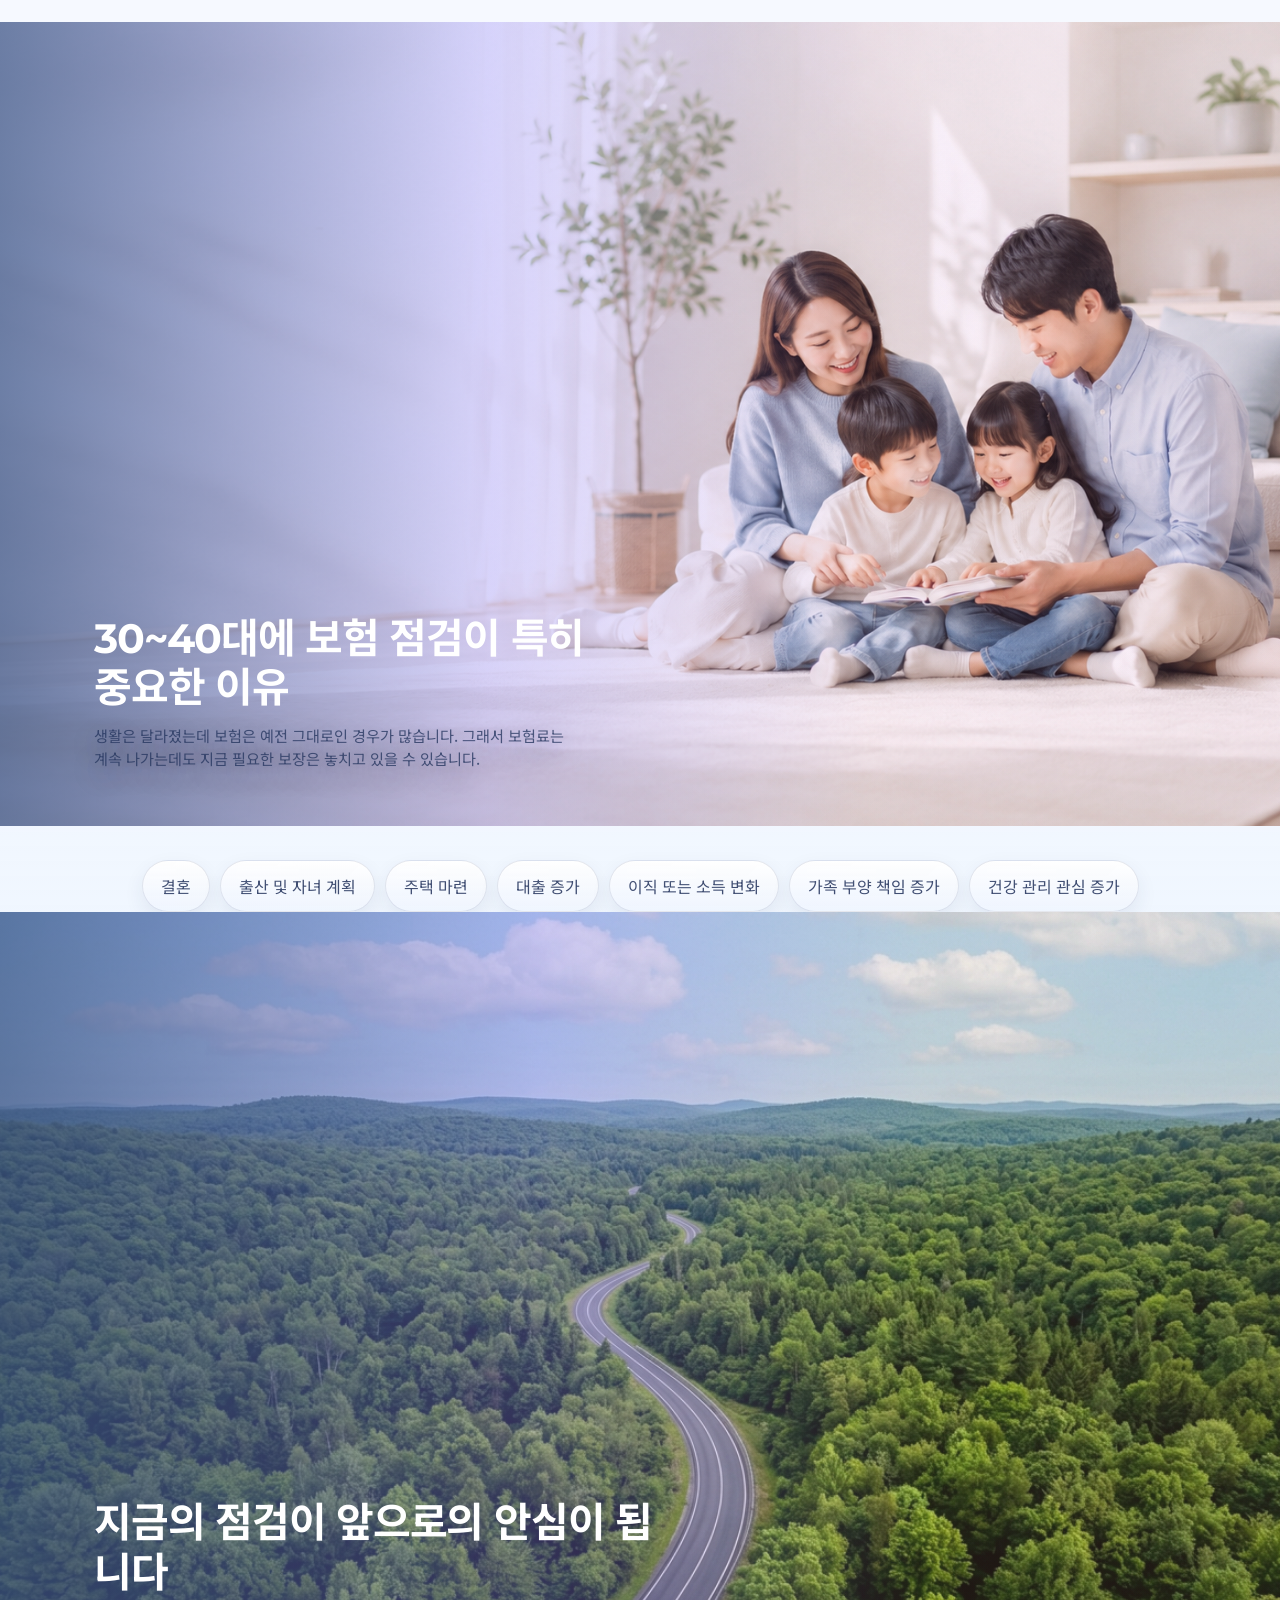
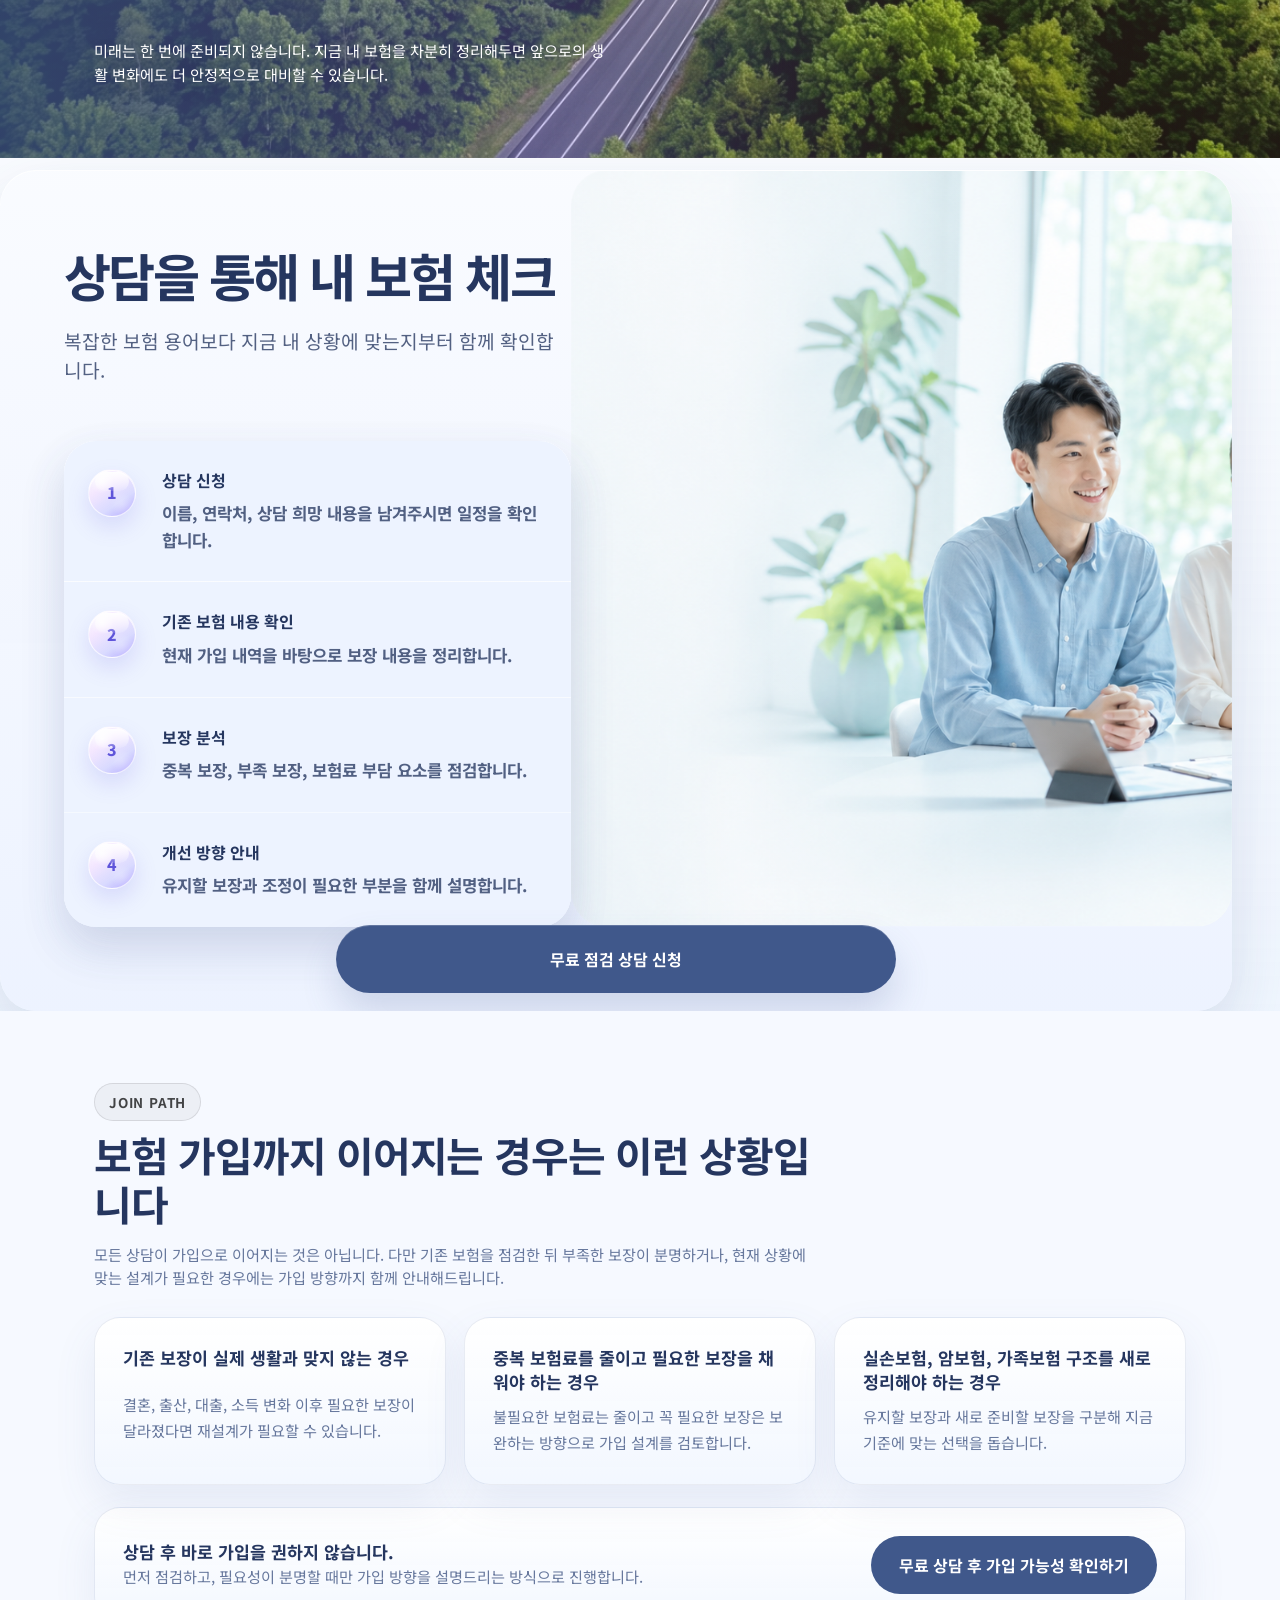
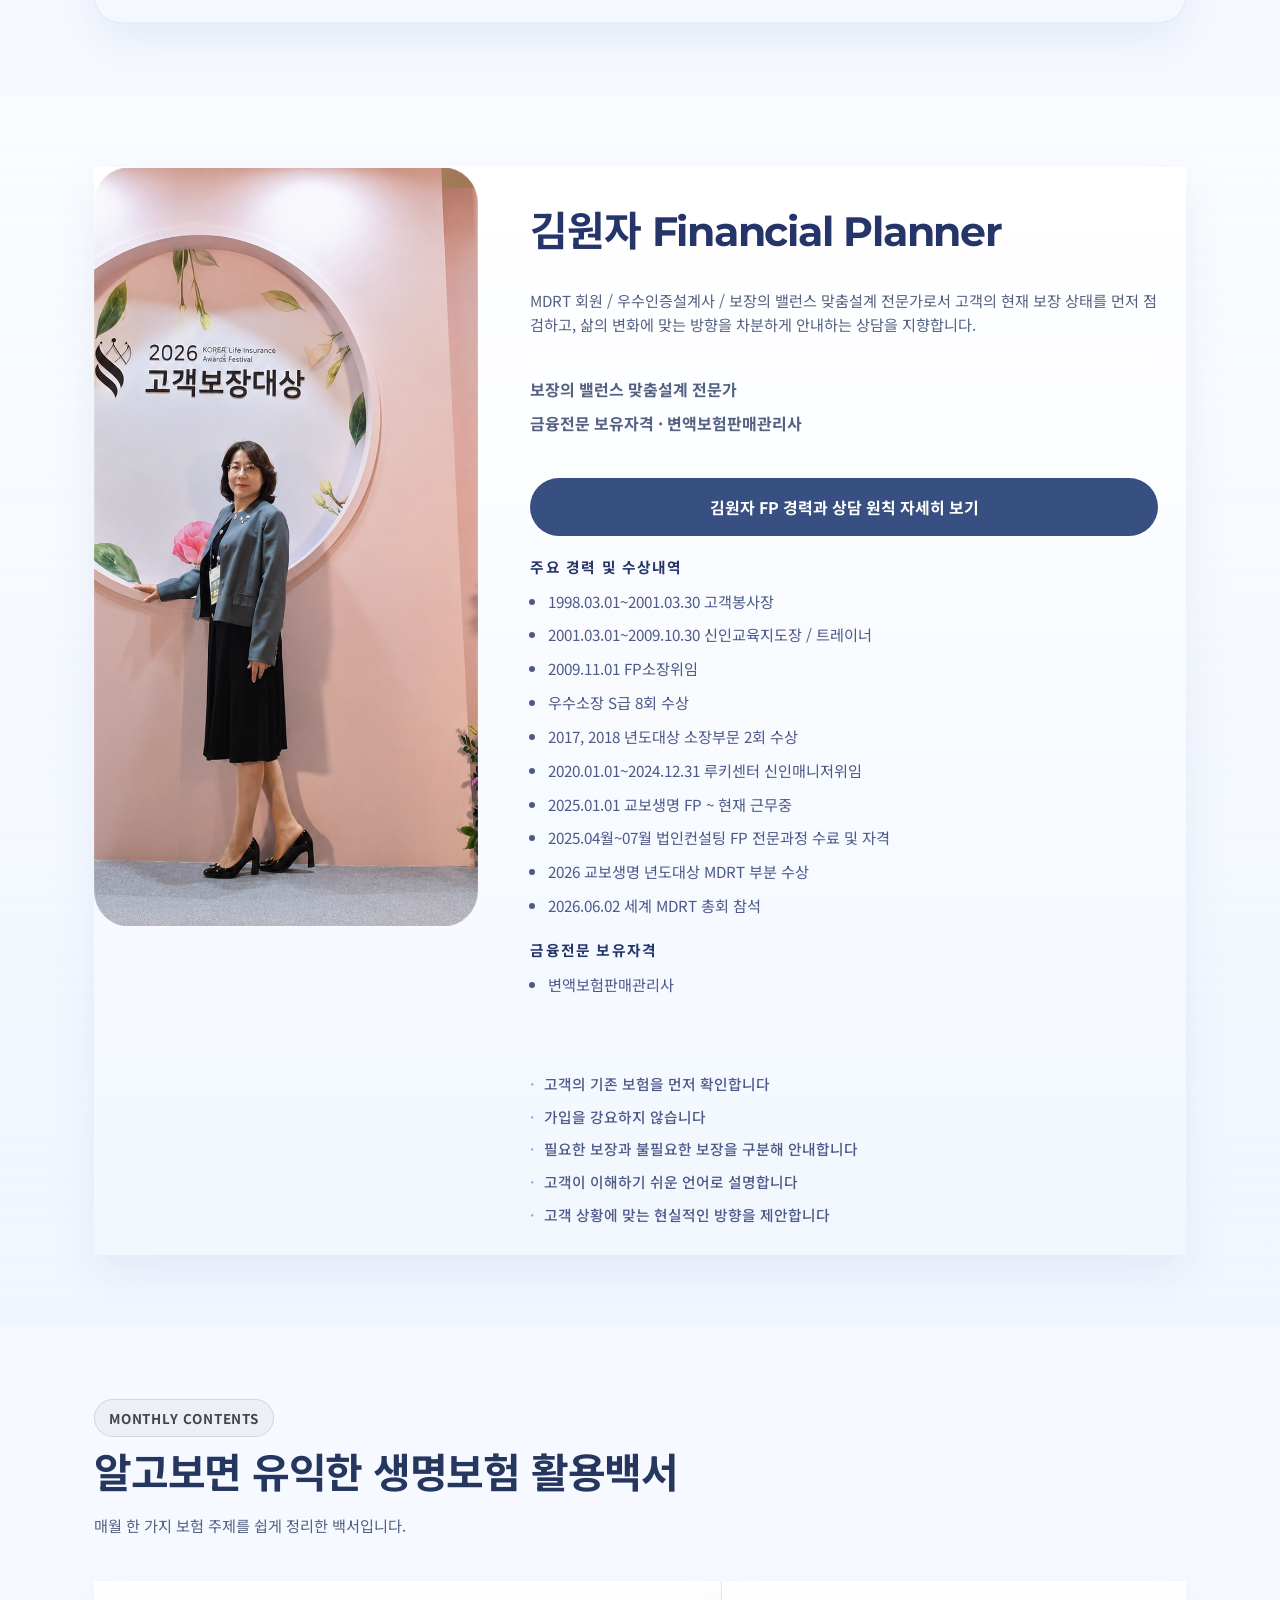
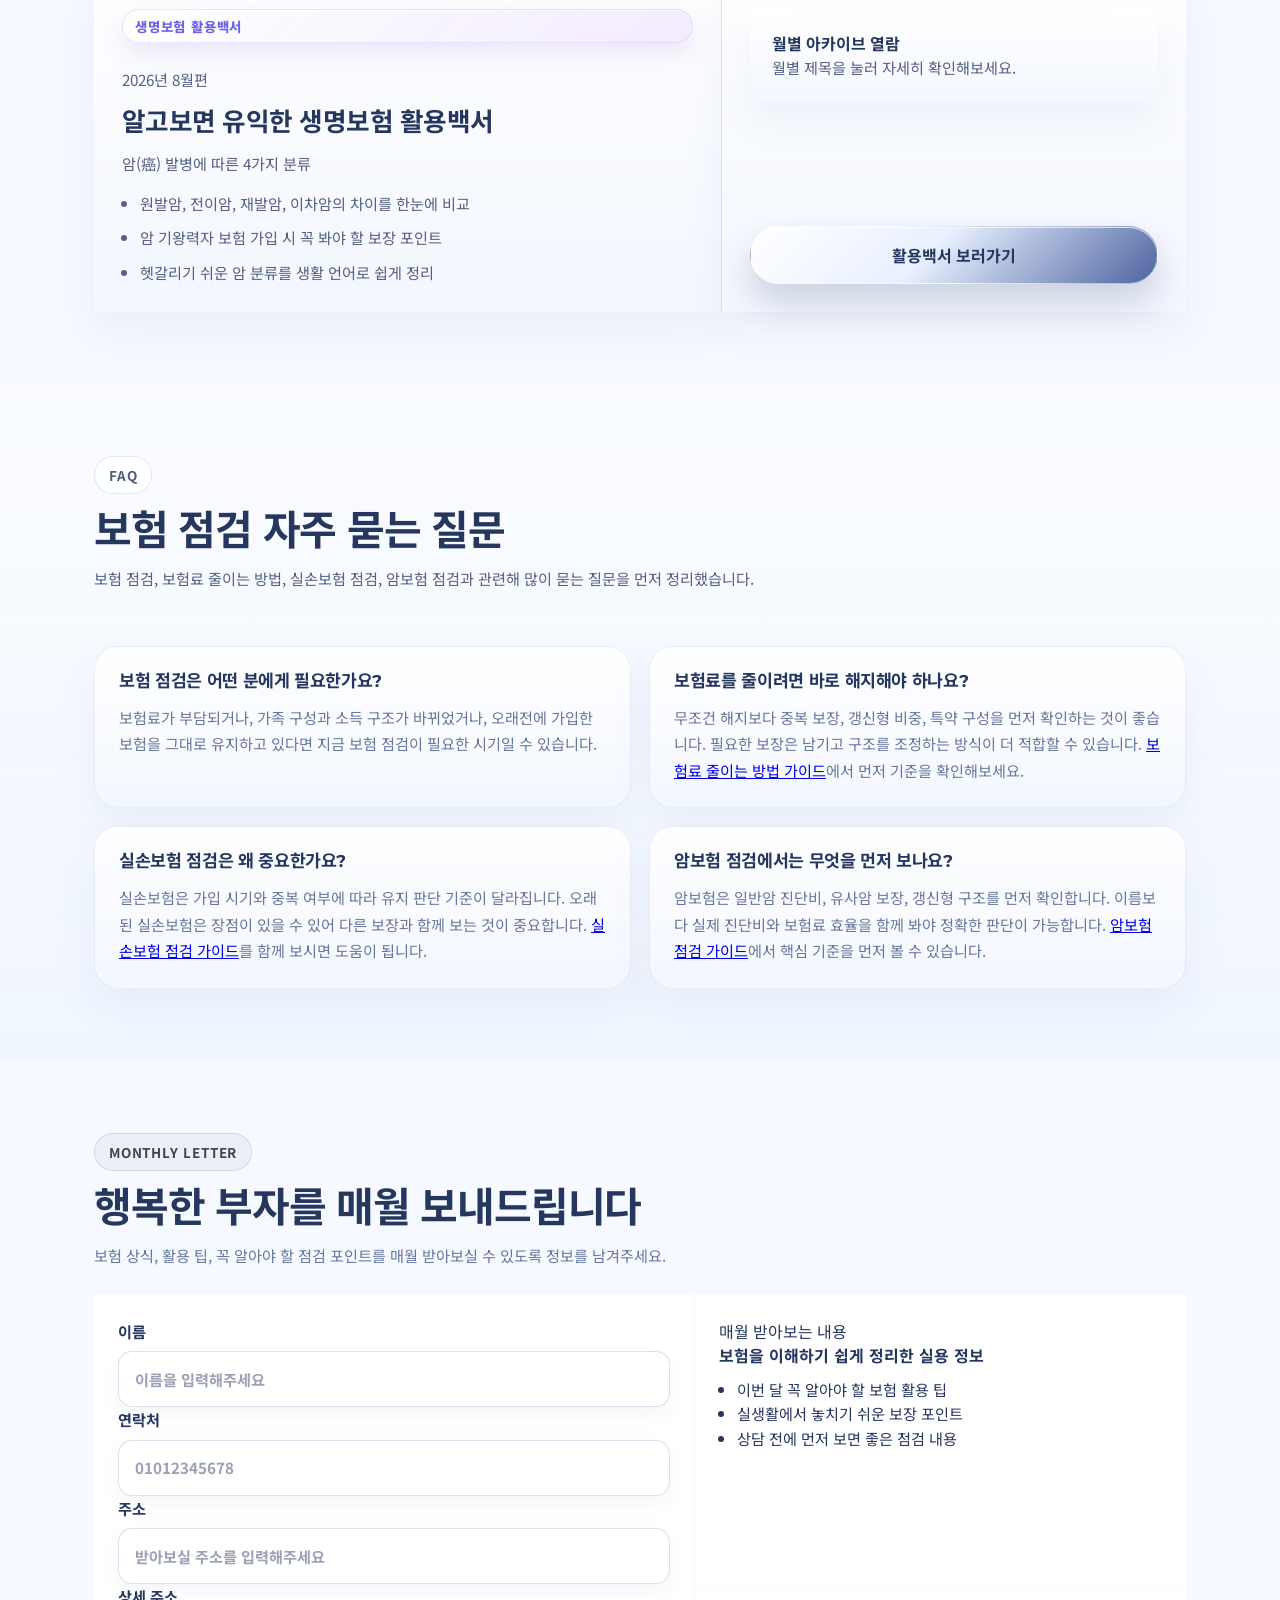
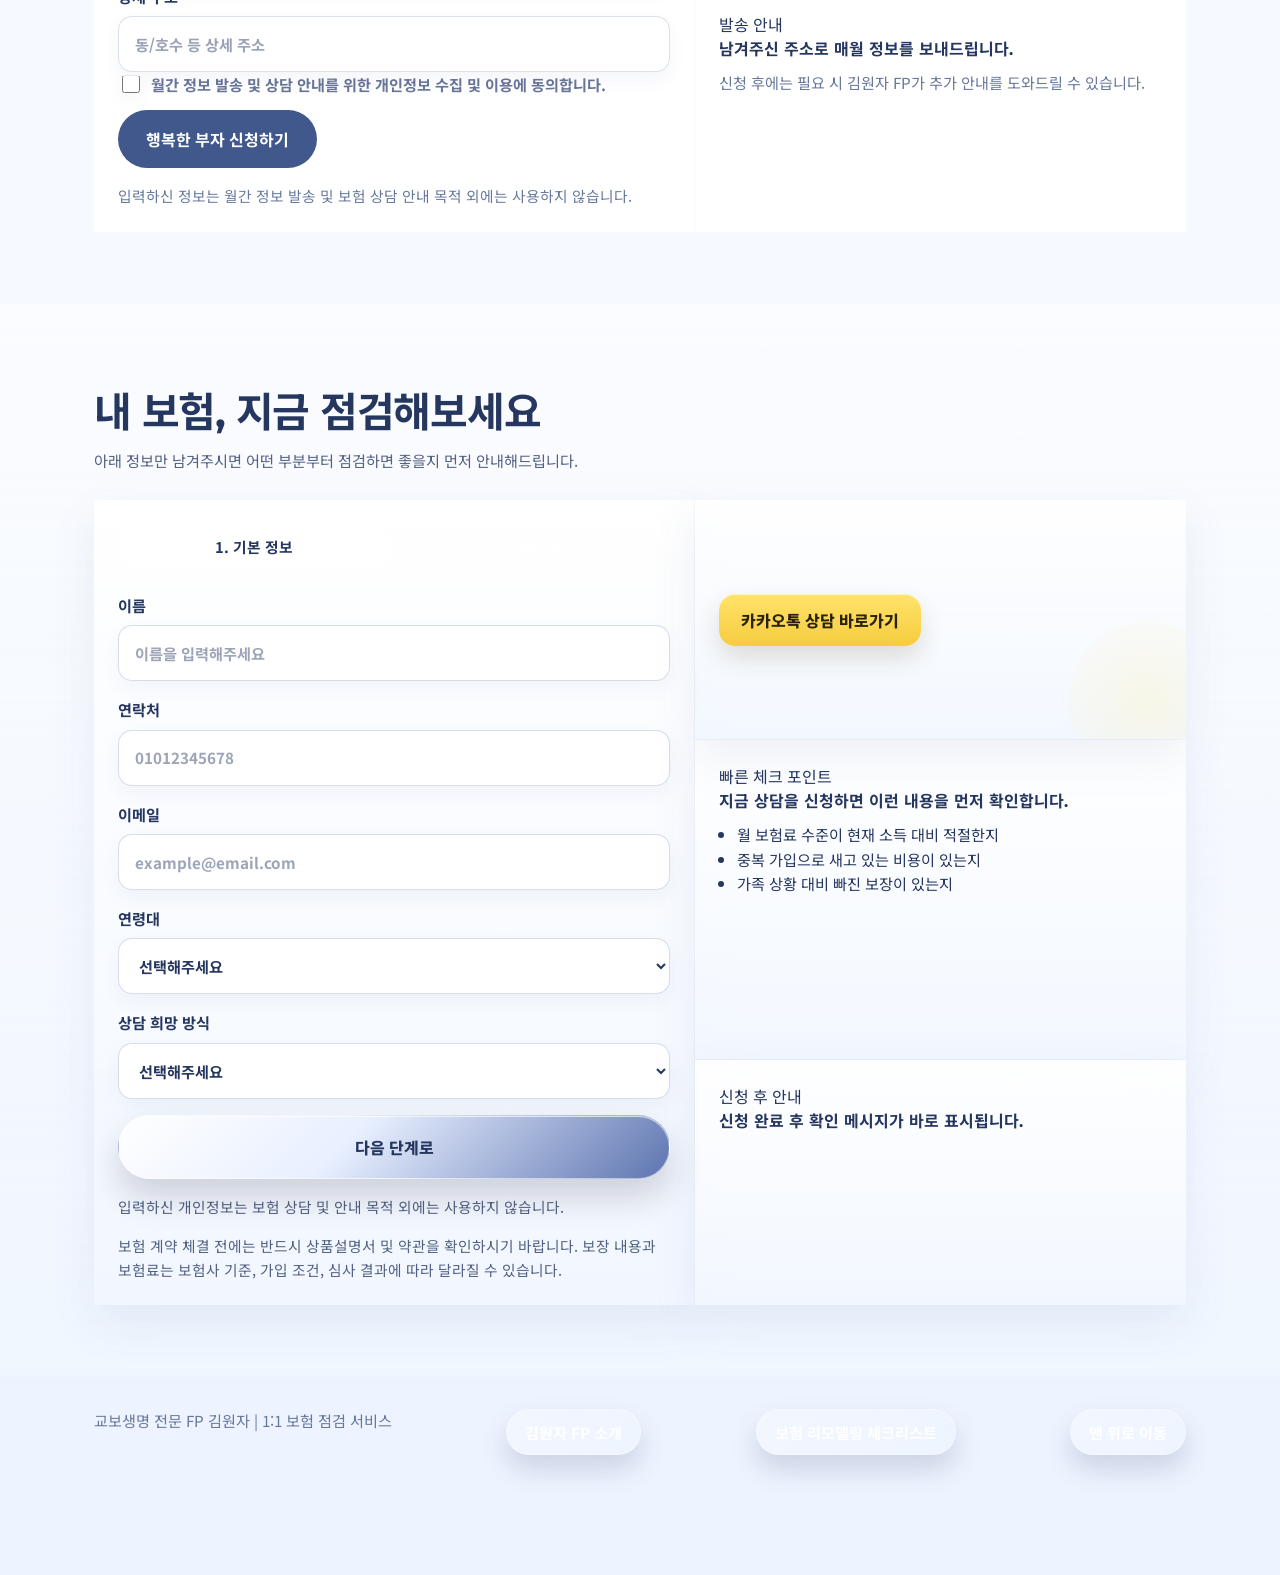
==== commit 3acc7fdc: "Refresh site navigation and guide layouts" ====
--- a/index.html
+++ b/index.html
@@ -164,6 +164,12 @@
                 "position": 4,
                 "name": "암보험 점검",
                 "url": "https://kimwonja.com/cancer-insurance-check.html"
+              },
+              {
+                "@type": "ListItem",
+                "position": 5,
+                "name": "보험 리모델링 체크리스트 7가지",
+                "url": "https://kimwonja.com/insurance-remodeling-checklist.html"
               }
             ]
           },
@@ -188,30 +194,34 @@
       href="https://fonts.googleapis.com/css2?family=Montserrat:wght@500;700;800&family=Noto+Sans+KR:wght@400;500;700;800&display=swap"
       rel="stylesheet"
     />
-    <link rel="stylesheet" href="./styles.css?v=20260815-3" />
+    <link rel="stylesheet" href="./styles.css?v=20260908-6" />
   </head>
   <body>
     <div class="page-shell">
       <header class="hero" id="top">
         <div class="hero-masthead">
-          <div class="hero-masthead-copy">
-            <span>INSURANCE CHECK SERVICE</span>
-            <span>KYOBOLIFE PLANNER KIM WONJA</span>
-          </div>
-          <div class="hero-masthead-actions">
+          <a class="hero-masthead-copy" href="./index.html" aria-label="김원자 FP 홈">
+            <strong>KIM WONJA FP</strong>
+            <span>INSURANCE PLANNER</span>
+          </a>
+          <button class="hero-menu-toggle" type="button" aria-label="메뉴 열기" aria-expanded="false">
+            <span></span><span></span><span></span>
+          </button>
+          <nav class="hero-masthead-actions" aria-label="주요 메뉴">
+            <a class="button-link hero-masthead-link hero-masthead-current" href="./index.html" aria-current="page">홈</a>
             <a class="secondary-button button-link hero-masthead-link" href="./guide-archive.html">
-              보험 가이드
+              보험가이드
             </a>
             <a class="secondary-button button-link hero-masthead-link" href="#whitepaper">
               활용백서
             </a>
-            <a class="secondary-button button-link hero-masthead-link" href="#lead-form">
-              상담 신청
-            </a>
             <a class="secondary-button button-link hero-masthead-link" href="#happy-rich">
               행복한 부자
             </a>
-          </div>
+            <a class="secondary-button button-link hero-masthead-link" href="#lead-form">
+              상담신청
+            </a>
+          </nav>
         </div>
 
         <div class="hero-grid">
@@ -856,6 +866,7 @@
       <footer class="footer">
         <p>교보생명 전문 FP 김원자 | 1:1 보험 점검 서비스</p>
         <a href="./advisor.html">김원자 FP 소개</a>
+        <a href="./insurance-remodeling-checklist.html">보험 리모델링 체크리스트</a>
         <a href="#top">맨 위로 이동</a>
       </footer>
     </div>
@@ -867,8 +878,9 @@
     </div>
 
     <script src="./whitepaper-data.js?v=20260730-2"></script>
-    <script src="./guide-data.js?v=20260815-1"></script>
+    <script src="./guide-data.js?v=20260908-1"></script>
     <script src="./site-config.js?v=20260718-1"></script>
     <script src="./script.js?v=20260727-2"></script>
+    <script src="./header.js?v=20260908-1"></script>
   </body>
 </html>
--- a/styles.css
+++ b/styles.css
@@ -80,7 +80,7 @@
 .hero {
   position: relative;
   min-height: 100svh;
-  padding: 28px var(--page-gutter) 48px;
+  padding: 0 var(--page-gutter) 48px;
   background:
     radial-gradient(circle at 16% 14%, rgba(255, 255, 255, 0.7), transparent 24%),
     radial-gradient(circle at 84% 18%, rgba(246, 199, 135, 0.28), transparent 22%),
@@ -99,57 +99,82 @@
 }
 
 .hero-masthead {
-  position: relative;
-  z-index: 2;
+  position: absolute;
+  top: 0;
+  left: 0;
+  right: 0;
+  z-index: 10;
   display: flex;
   justify-content: space-between;
   align-items: center;
-  flex-wrap: wrap;
-  gap: 16px;
-  margin-bottom: 24px;
-  font-size: 0.82rem;
-  letter-spacing: 0.14em;
-  text-transform: uppercase;
-  color: rgba(37, 54, 95, 0.72);
+  gap: clamp(28px, 5vw, 80px);
+  min-height: 108px;
+  margin: 0;
+  padding: 0 var(--page-gutter);
+  border: 0;
+  background: transparent;
+  color: #ffffff;
 }
 
 .hero-masthead-copy {
-  display: flex;
-  justify-content: space-between;
+  display: grid;
   align-items: center;
-  flex: 1 1 560px;
-  gap: 16px;
-  min-width: 0;
+  gap: 2px;
+  flex: 0 0 auto;
+  color: #ffffff;
+  text-decoration: none;
+  line-height: 1;
+}
+
+.hero-masthead-copy strong {
+  font-family: "Montserrat", "Noto Sans KR", sans-serif;
+  font-size: clamp(1.18rem, 1.8vw, 1.65rem);
+  font-weight: 800;
+  letter-spacing: -0.04em;
+}
+
+.hero-masthead-copy span {
+  font-size: 0.66rem;
+  font-weight: 700;
+  letter-spacing: 0.13em;
+  opacity: 0.78;
+}
+
+.hero > .hero-masthead .hero-masthead-copy strong {
+  -webkit-text-stroke: 0.35px rgba(22, 31, 56, 0.38);
+  text-shadow:
+    0 1px 2px rgba(18, 25, 46, 0.72),
+    0 3px 10px rgba(18, 25, 46, 0.56),
+    0 8px 24px rgba(18, 25, 46, 0.38);
+}
+
+.hero > .hero-masthead .hero-masthead-copy span {
+  opacity: 1;
+  text-shadow:
+    0 1px 2px rgba(18, 25, 46, 0.86),
+    0 3px 8px rgba(18, 25, 46, 0.72);
 }
 
 .hero-masthead-actions {
   display: flex;
-  flex-wrap: wrap;
-  gap: 6px;
+  justify-content: flex-end;
+  gap: clamp(12px, 2.8vw, 44px);
   align-items: center;
-  padding: 6px;
-  border: 1px solid rgba(129, 150, 201, 0.18);
-  border-radius: 18px;
-  background: rgba(255, 255, 255, 0.28);
-  box-shadow:
-    inset 0 1px 0 rgba(255, 255, 255, 0.62),
-    0 12px 28px rgba(113, 132, 184, 0.08);
-  backdrop-filter: blur(14px);
-  -webkit-backdrop-filter: blur(14px);
+  flex: 1 1 auto;
 }
 
 .hero-masthead-link {
   position: relative;
-  min-height: 34px;
-  padding: 0 14px;
-  font-size: 0.75rem;
+  min-height: 44px;
+  padding: 0;
+  font-size: clamp(0.92rem, 1.25vw, 1.08rem);
   font-weight: 700;
-  letter-spacing: 0.08em;
+  letter-spacing: -0.02em;
   white-space: nowrap;
-  color: rgba(43, 60, 106, 0.76);
+  color: rgba(255, 255, 255, 0.84);
   background: transparent;
-  border: 1px solid transparent;
-  border-radius: 14px;
+  border: 0;
+  border-radius: 0;
   box-shadow: none;
   transition:
     color 180ms ease,
@@ -162,11 +187,11 @@
 .hero-masthead-link::before {
   content: "";
   position: absolute;
-  left: 14px;
-  right: 14px;
-  bottom: 6px;
-  height: 1px;
-  background: linear-gradient(90deg, rgba(113, 132, 184, 0), rgba(113, 132, 184, 0.52), rgba(113, 132, 184, 0));
+  left: 0;
+  right: 0;
+  bottom: 2px;
+  height: 2px;
+  background: #ffffff;
   opacity: 0.72;
   transform: scaleX(0);
   transition:
@@ -175,9 +200,8 @@
 }
 
 .hero-masthead-link:hover {
-  color: #253b74;
-  background: rgba(255, 255, 255, 0.46);
-  border-color: rgba(129, 150, 201, 0.18);
+  color: #ffffff;
+  background: transparent;
   opacity: 1;
   transform: translateY(-1px);
 }
@@ -188,30 +212,66 @@
 }
 
 .hero-masthead-current {
-  color: #324a80;
-  background: rgba(255, 255, 255, 0.96);
-  border: 1px solid rgba(184, 198, 230, 0.72);
-  box-shadow:
-    0 8px 20px rgba(97, 118, 170, 0.08),
-    inset 0 1px 0 rgba(255, 255, 255, 0.92);
+  color: #ffffff;
+  background: transparent;
+  border: 0;
+  box-shadow: none;
 }
 
 .hero-masthead-current::before {
   content: "";
   position: absolute;
-  left: 14px;
-  right: 14px;
-  bottom: 6px;
-  height: 1px;
-  background: linear-gradient(90deg, rgba(136, 154, 205, 0), rgba(136, 154, 205, 0.9), rgba(136, 154, 205, 0));
+  left: 0;
+  right: 0;
+  bottom: 2px;
+  height: 2px;
+  background: #ffffff;
   opacity: 1;
   transform: scaleX(1);
 }
 
 .hero-masthead-current:hover {
-  color: #324a80;
-  background: rgba(255, 255, 255, 0.96);
+  color: #ffffff;
+  background: transparent;
   transform: none;
+}
+
+.hero-menu-toggle {
+  display: none;
+  width: 46px;
+  height: 46px;
+  padding: 10px;
+  border: 0;
+  background: transparent;
+  color: #ffffff;
+  cursor: pointer;
+}
+
+.hero-menu-toggle span {
+  display: block;
+  width: 100%;
+  height: 3px;
+  margin: 6px 0;
+  border-radius: 99px;
+  background: currentColor;
+  transition: transform 180ms ease, opacity 180ms ease;
+}
+
+/* Header navigation is text-only, regardless of shared button styles. */
+.hero-masthead .hero-masthead-link,
+.hero-masthead .hero-masthead-link:hover,
+.hero-masthead .hero-masthead-link:focus-visible,
+.hero-masthead .hero-masthead-current,
+.hero-masthead .hero-masthead-current:hover {
+  padding-inline: 0;
+  border: 0;
+  border-radius: 0;
+  background: transparent;
+  box-shadow: none;
+}
+
+.hero-masthead .hero-masthead-link::after {
+  content: none;
 }
 
 .hero-grid {
@@ -223,8 +283,8 @@
 
 .hero-stage {
   position: relative;
-  min-height: 78svh;
-  padding: 28px;
+  min-height: 88svh;
+  padding: 140px 28px 28px;
   width: calc(100% + (var(--page-gutter) * 2));
   margin-left: calc(var(--page-gutter) * -1);
   margin-right: calc(var(--page-gutter) * -1);
@@ -244,7 +304,7 @@
   display: grid;
   gap: 0;
   max-width: 760px;
-  font-size: clamp(2.6rem, 7.9vw, 6.7rem);
+  font-size: clamp(2.6rem, 7.2vw, 6.1rem);
   line-height: 0.9;
   color: #ffffff;
   text-shadow: 0 18px 36px rgba(53, 73, 123, 0.2);
@@ -1922,7 +1982,7 @@
 
 .whitepaper-page-hero {
   position: relative;
-  padding: 28px var(--page-gutter) 0;
+  padding: 0 var(--page-gutter) 0;
   min-height: auto;
   background:
     radial-gradient(circle at 18% 18%, rgba(255, 255, 255, 0.72), transparent 34%),
@@ -1937,7 +1997,11 @@
   max-width: 900px;
   display: grid;
   gap: 18px;
-  padding: 24px 0 0;
+  padding: 140px 0 0;
+}
+
+.whitepaper-archive-hero .whitepaper-page-copy {
+  padding-bottom: 1cm;
 }
 
 .hero-guide-tag {
@@ -1961,7 +2025,25 @@
 }
 
 .whitepaper-page-hero .hero-masthead {
-  color: rgba(101, 82, 180, 0.88);
+  position: absolute;
+  z-index: 10;
+  color: var(--ink);
+  background: transparent;
+}
+
+.whitepaper-page-hero .hero-masthead-copy,
+.whitepaper-page-hero .hero-masthead-link,
+.whitepaper-page-hero .hero-masthead-link:hover,
+.whitepaper-page-hero .hero-masthead-link:focus-visible,
+.whitepaper-page-hero .hero-masthead-current,
+.whitepaper-page-hero .hero-masthead-current:hover,
+.whitepaper-page-hero .hero-menu-toggle {
+  color: var(--ink);
+}
+
+.whitepaper-page-hero .hero-masthead-link::before,
+.whitepaper-page-hero .hero-masthead-current::before {
+  background: var(--ink);
 }
 
 .whitepaper-page-hero .eyebrow {
@@ -2119,6 +2201,16 @@
   background:
     linear-gradient(180deg, rgba(230, 238, 255, 0.96), rgba(214, 226, 251, 0.9)),
     #eef4ff;
+}
+
+.guide-archive-hero {
+  display: block;
+  min-height: 50svh;
+}
+
+.guide-archive-hero .whitepaper-page-copy {
+  width: 100%;
+  padding: 132px 0 44px;
 }
 
 .premium-page-hero {
@@ -2989,8 +3081,12 @@
 }
 
 @media (max-width: 1100px) {
-  .hero-masthead-copy {
-    flex: 1 1 100%;
+  .hero-masthead {
+    gap: 24px;
+  }
+
+  .hero-masthead-actions {
+    gap: 18px;
   }
 
   .hero-stage {
@@ -3079,19 +3175,64 @@
 
 @media (max-width: 760px) {
   .hero-masthead {
-    align-items: flex-start;
+    align-items: center;
+    min-height: 78px;
   }
 
   .hero-masthead-copy {
-    flex-direction: column;
-    align-items: flex-start;
-    gap: 10px;
+    gap: 2px;
   }
 
   .hero-masthead-link {
-    min-height: 32px;
-    padding: 0 12px;
-    font-size: 0.7rem;
+    width: 100%;
+    min-height: 48px;
+    justify-content: flex-start;
+    font-size: 1rem;
+  }
+
+  .hero-menu-toggle {
+    display: block;
+    margin-left: auto;
+  }
+
+  .hero-masthead-actions {
+    position: absolute;
+    top: 78px;
+    left: 0;
+    right: 0;
+    display: none;
+    gap: 0;
+    padding: 14px var(--page-gutter-mobile) 20px;
+    background: rgba(31, 43, 78, 0.96);
+    box-shadow: 0 18px 40px rgba(24, 31, 57, 0.22);
+    backdrop-filter: blur(18px);
+    -webkit-backdrop-filter: blur(18px);
+  }
+
+  .hero-masthead.is-menu-open .hero-masthead-actions {
+    display: grid;
+  }
+
+  .whitepaper-page-hero .hero-masthead.is-menu-open .hero-masthead-link,
+  .whitepaper-page-hero .hero-masthead.is-menu-open .hero-masthead-link:hover,
+  .whitepaper-page-hero .hero-masthead.is-menu-open .hero-masthead-current {
+    color: #ffffff;
+  }
+
+  .whitepaper-page-hero .hero-masthead.is-menu-open .hero-masthead-link::before {
+    background: #ffffff;
+  }
+
+  .hero-masthead.is-menu-open .hero-menu-toggle span:first-child {
+    transform: translateY(9px) rotate(45deg);
+  }
+
+  .hero-masthead.is-menu-open .hero-menu-toggle span:nth-child(2) {
+    opacity: 0;
+  }
+
+  .hero-masthead.is-menu-open .hero-menu-toggle span:last-child {
+    transform: translateY(-9px) rotate(-45deg);
   }
 
   .pain-shell {
@@ -3101,7 +3242,24 @@
   }
 
   .hero {
-    padding: 24px var(--page-gutter-mobile) 40px;
+    padding: 0 var(--page-gutter-mobile) 40px;
+  }
+
+  .hero-stage {
+    min-height: 78svh;
+    padding-top: 106px;
+  }
+
+  .whitepaper-page-copy {
+    padding-top: 106px;
+  }
+
+  .guide-archive-hero {
+    min-height: auto;
+  }
+
+  .guide-archive-hero .whitepaper-page-copy {
+    padding: 106px 0 42px;
   }
 
   .section {
@@ -3176,7 +3334,6 @@
     background-position: center top;
   }
 
-  .hero-masthead,
   .footer,
   .hero-actions,
   .form-actions,
